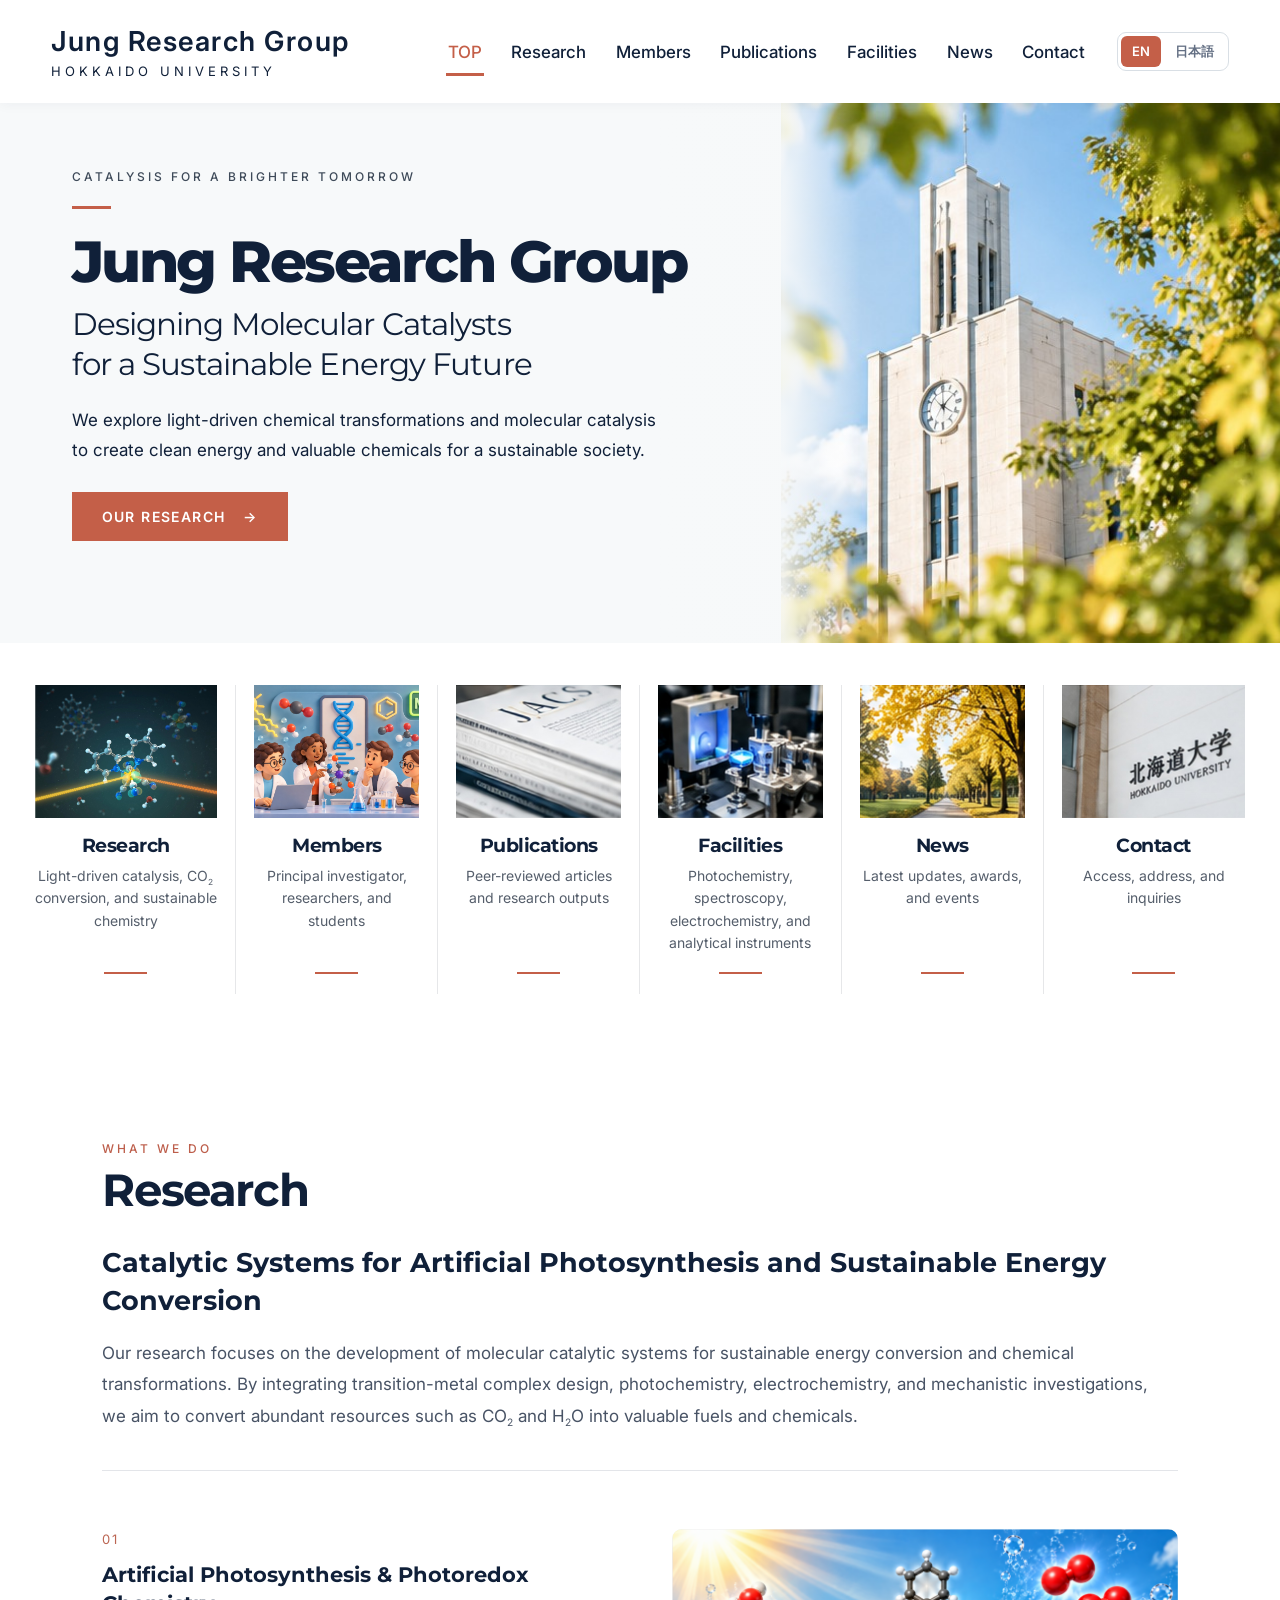
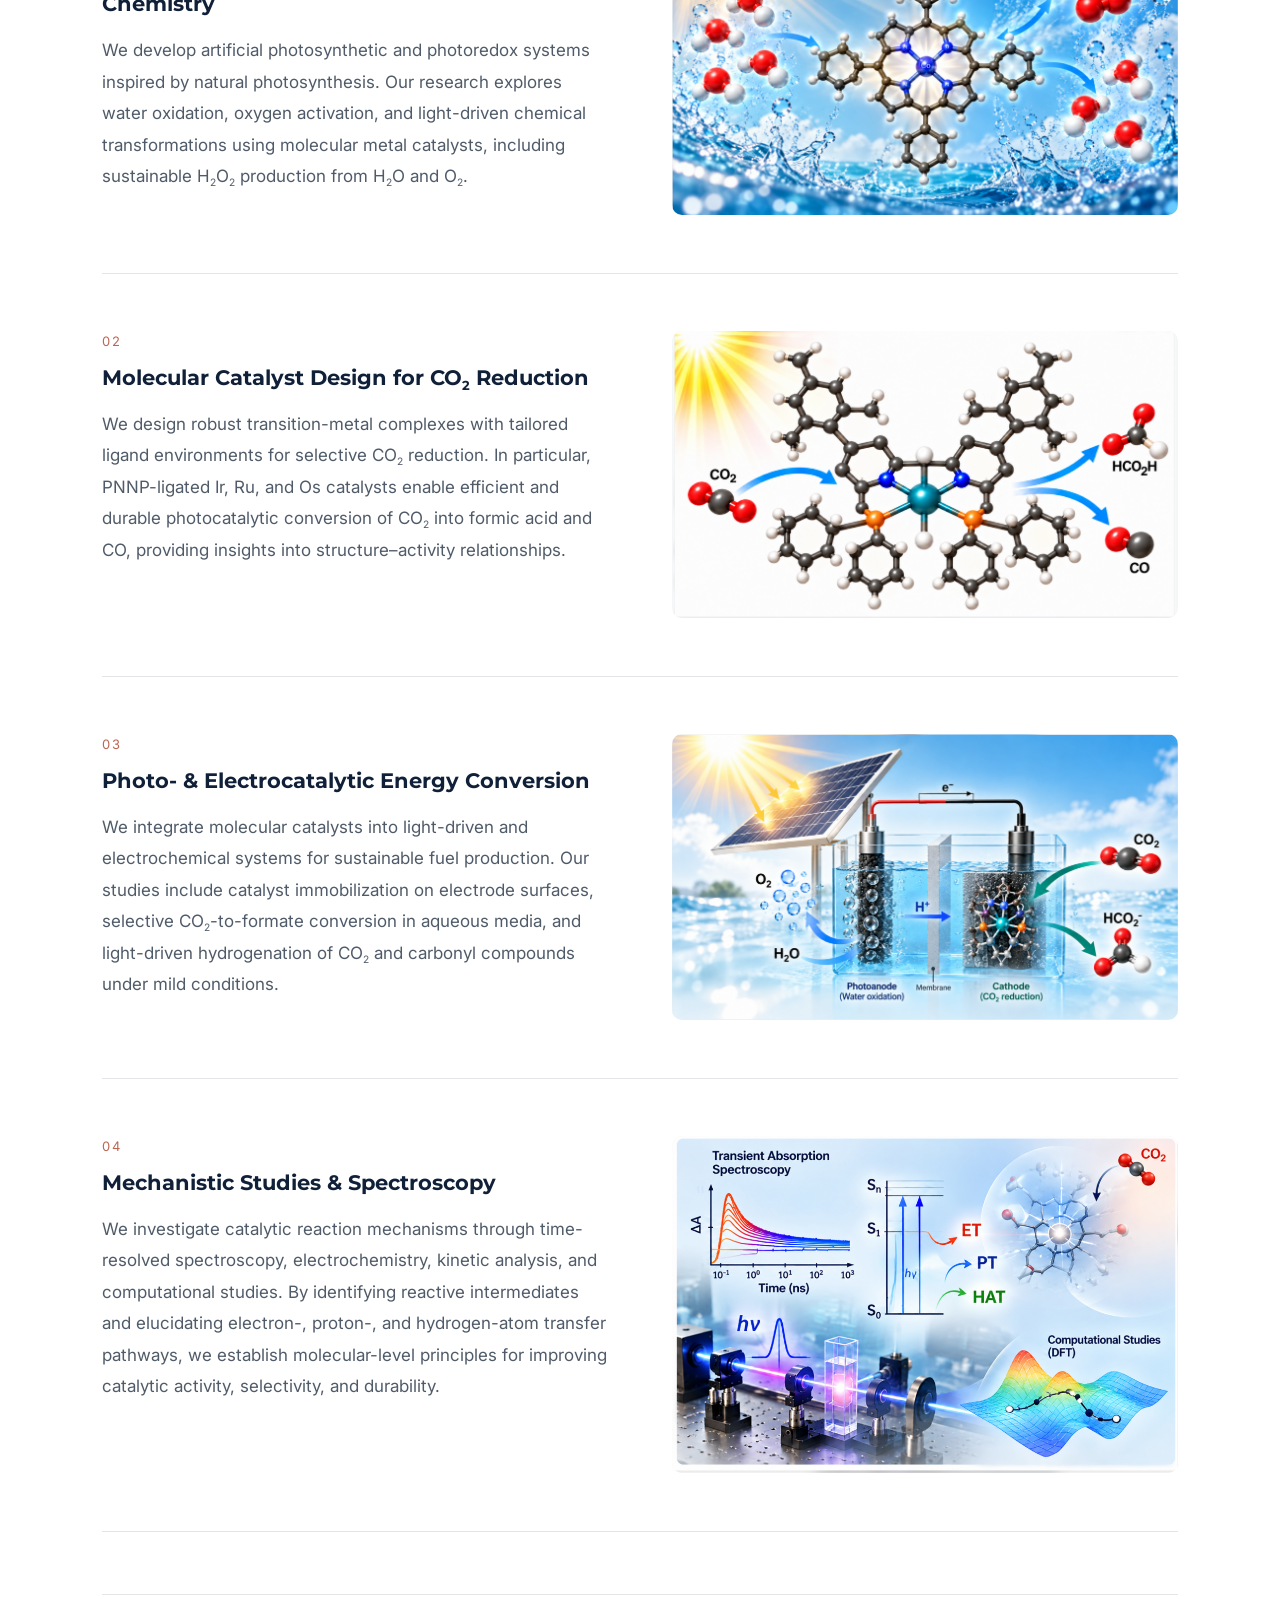
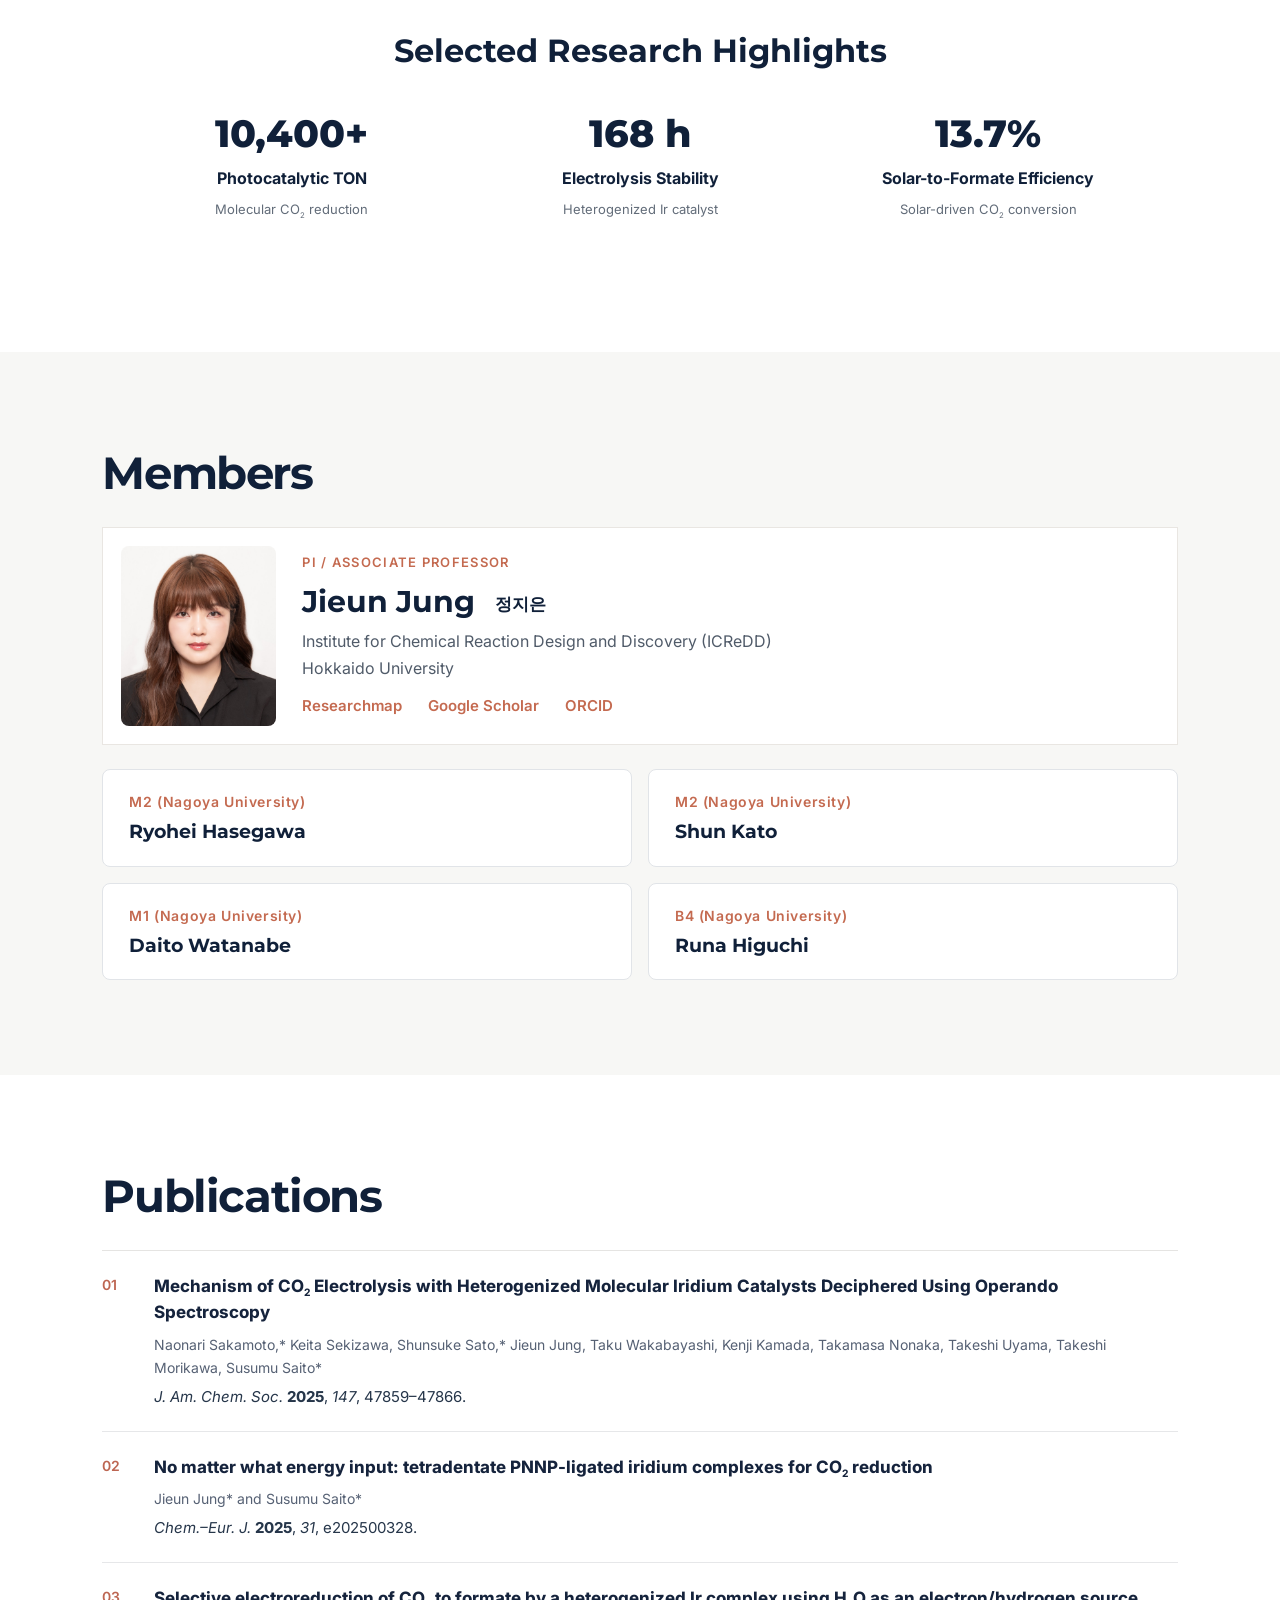
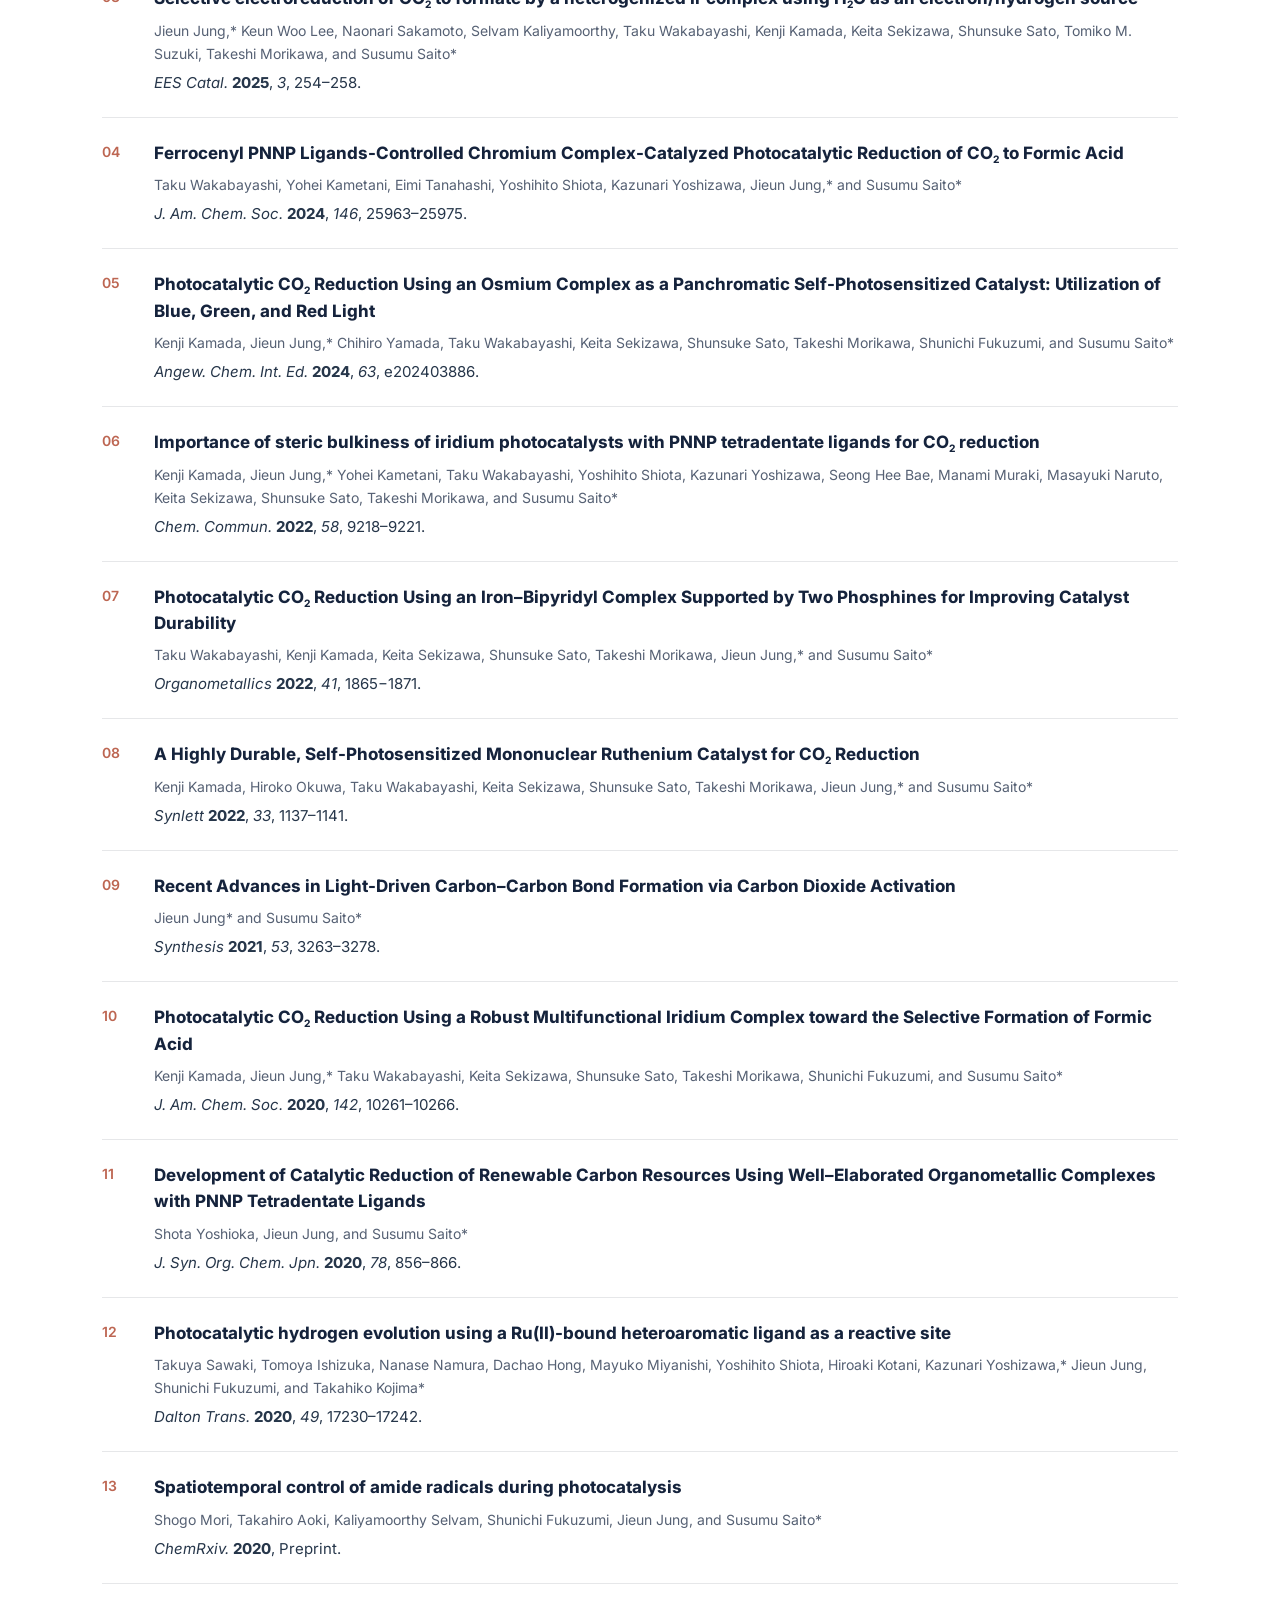
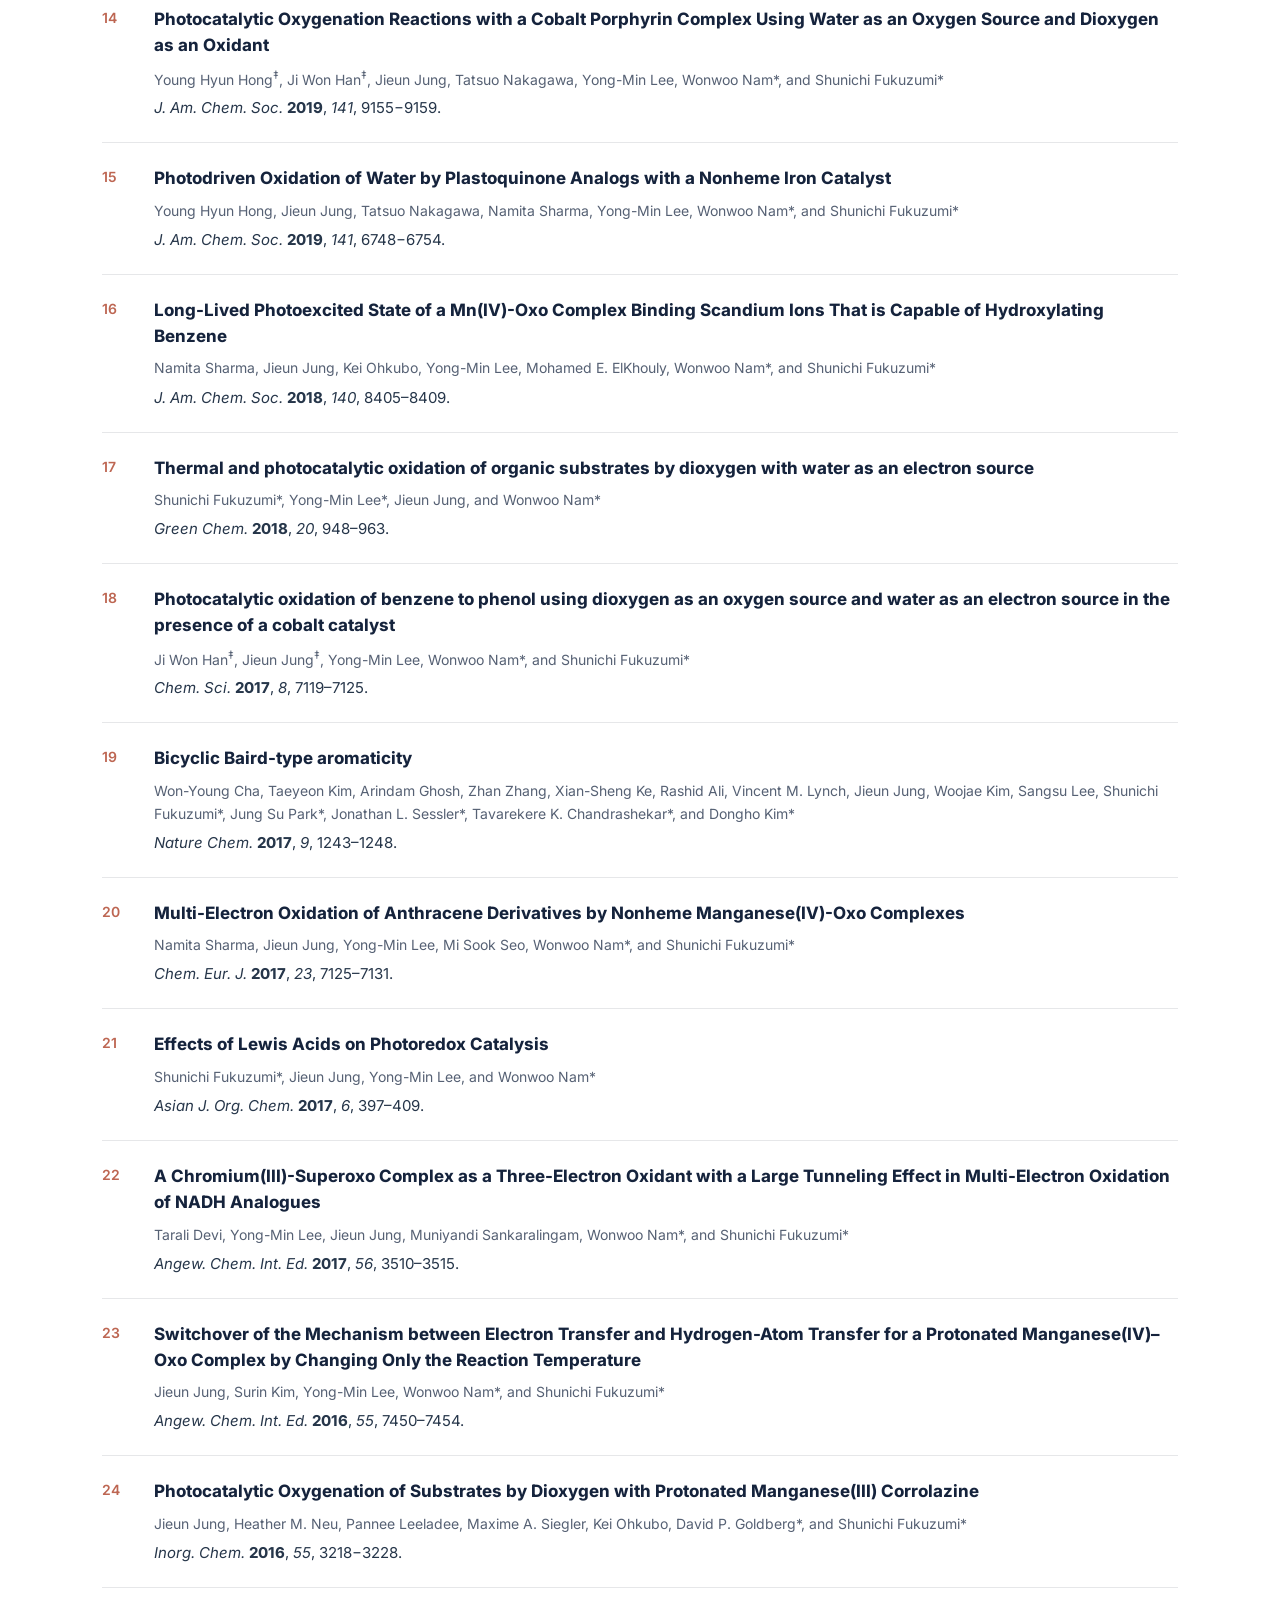
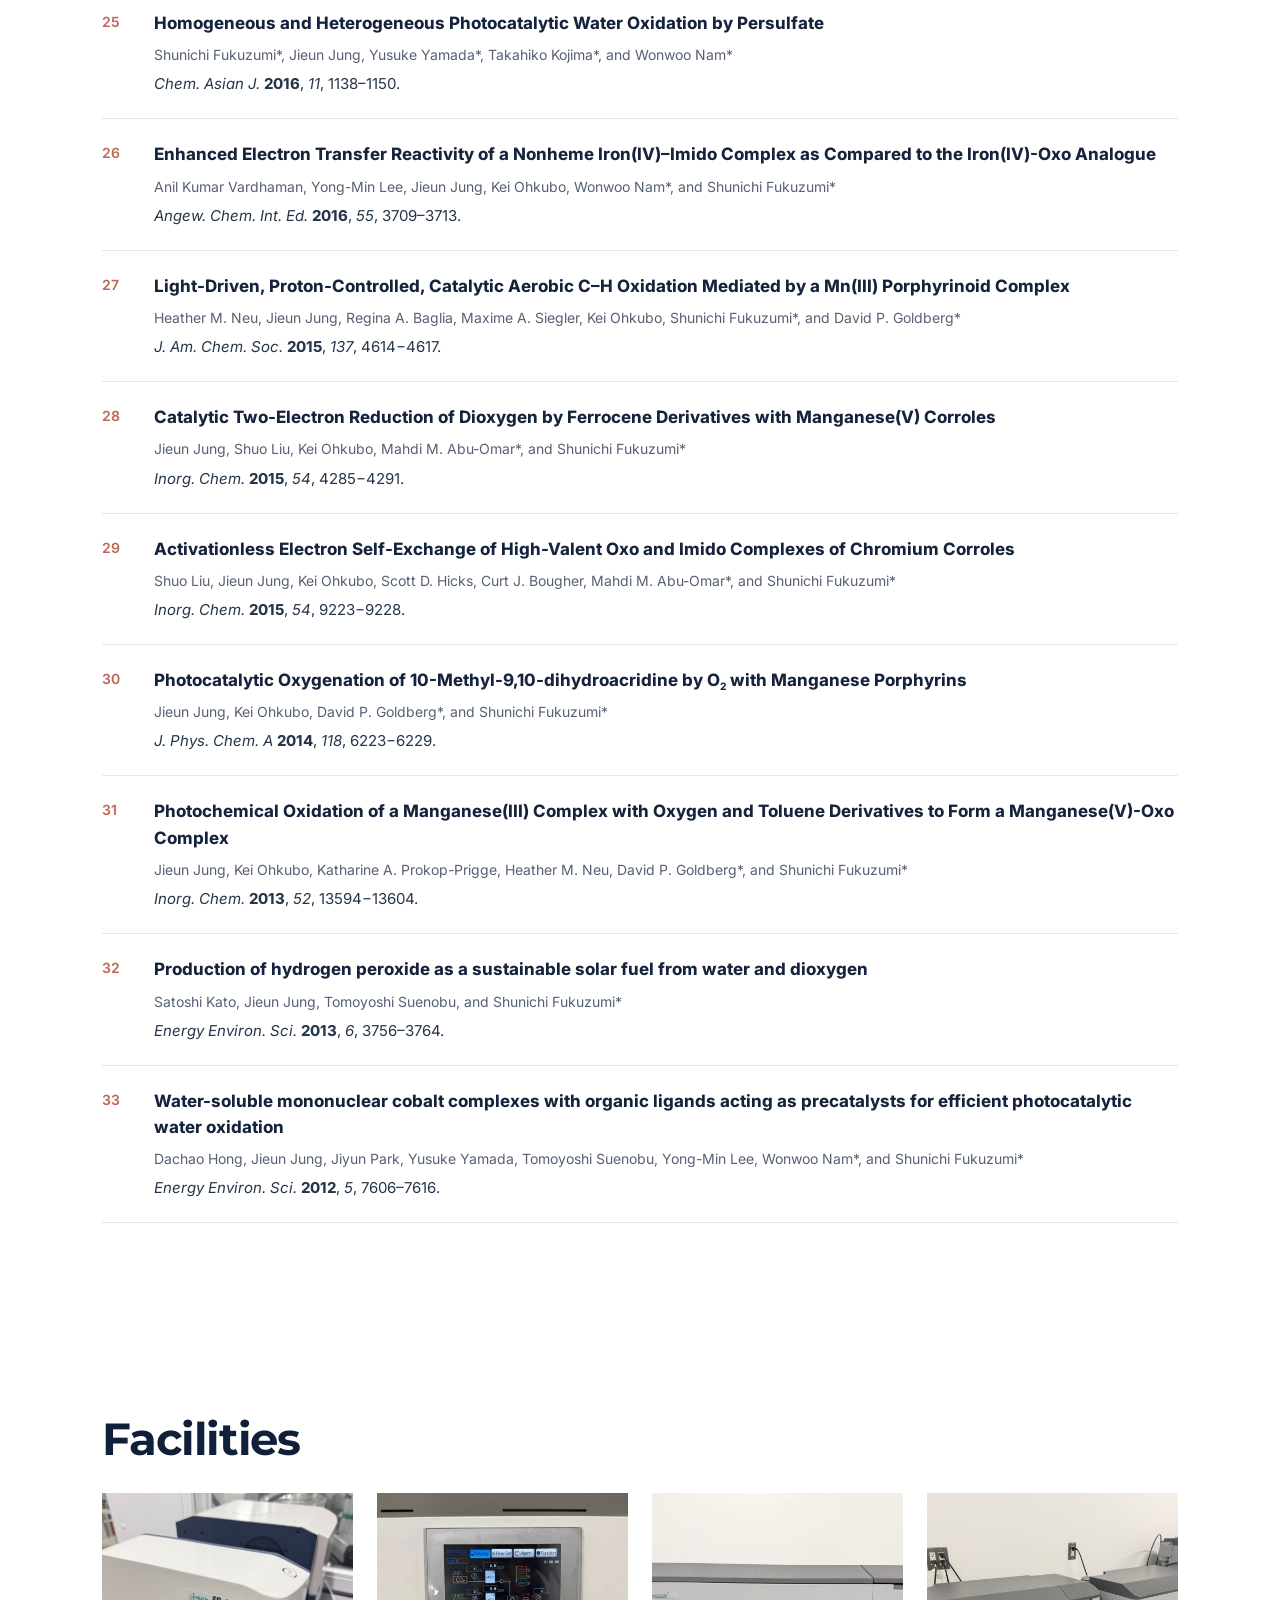
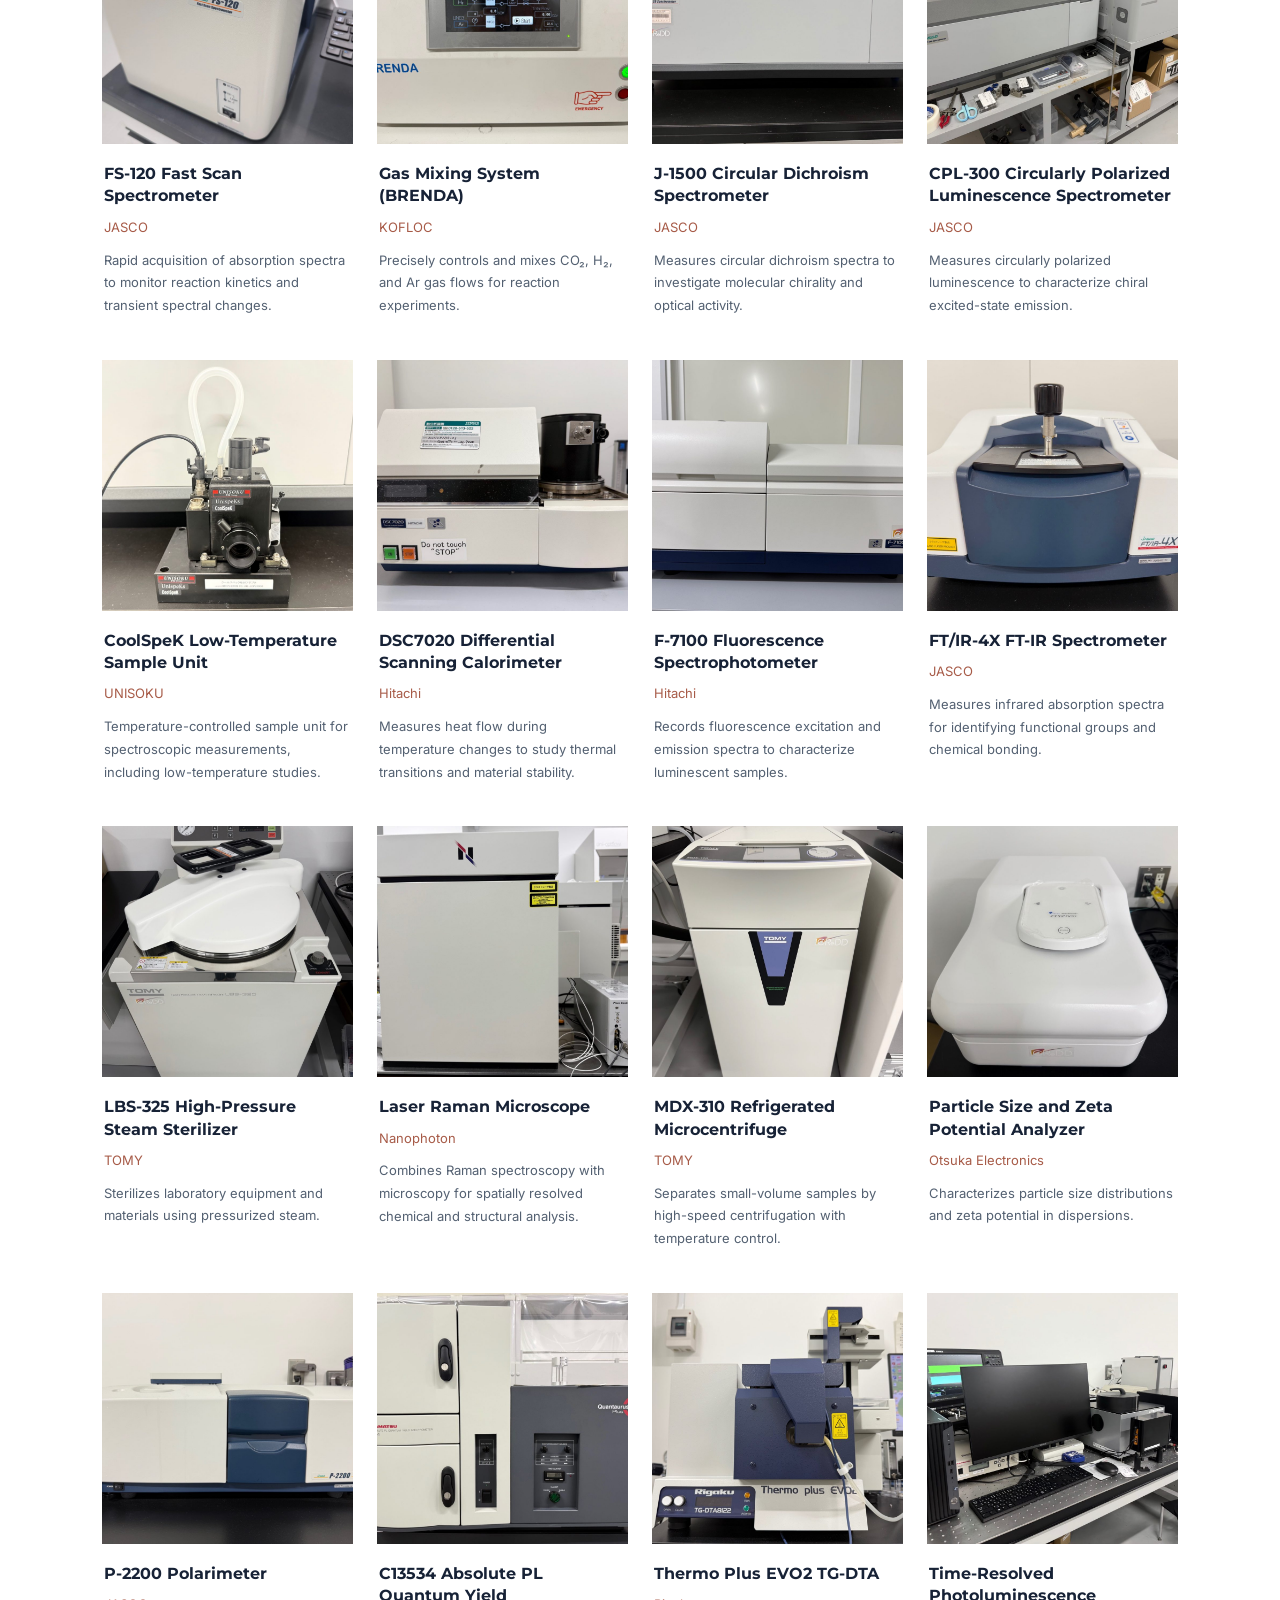
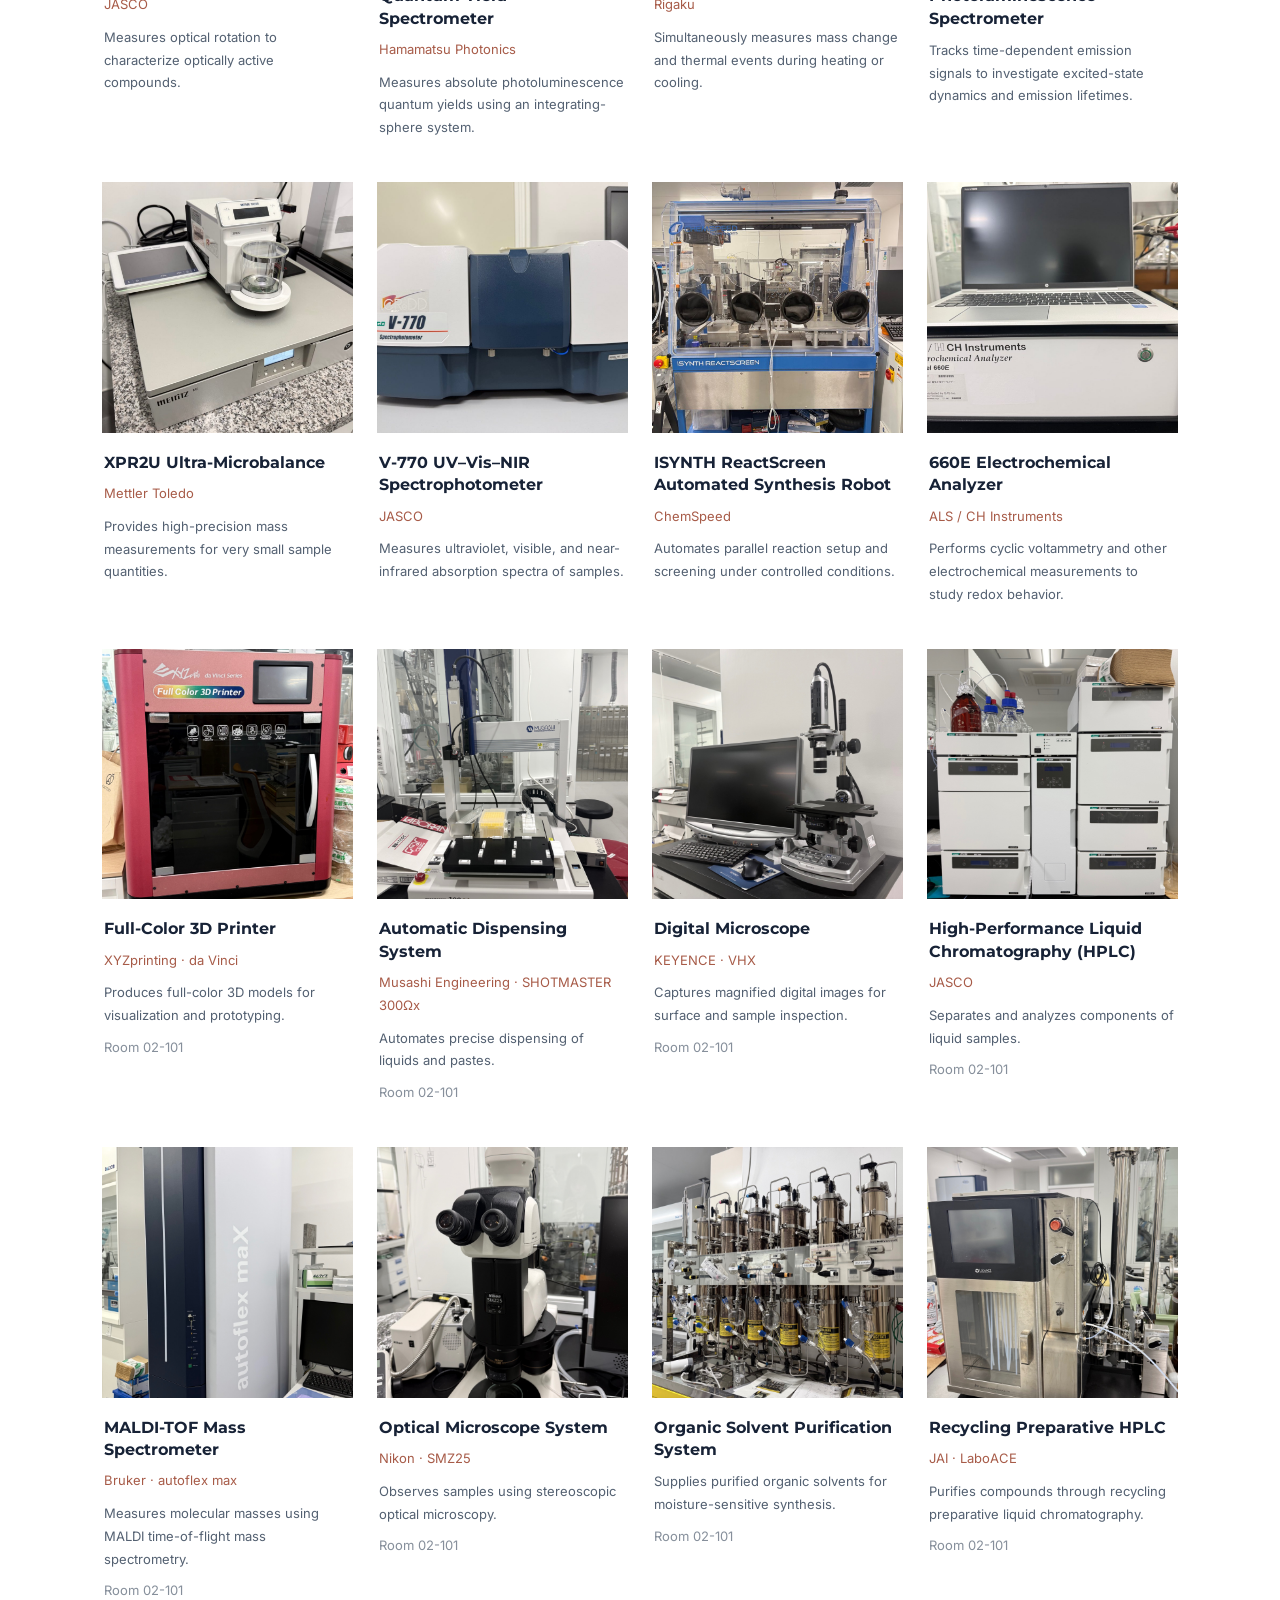
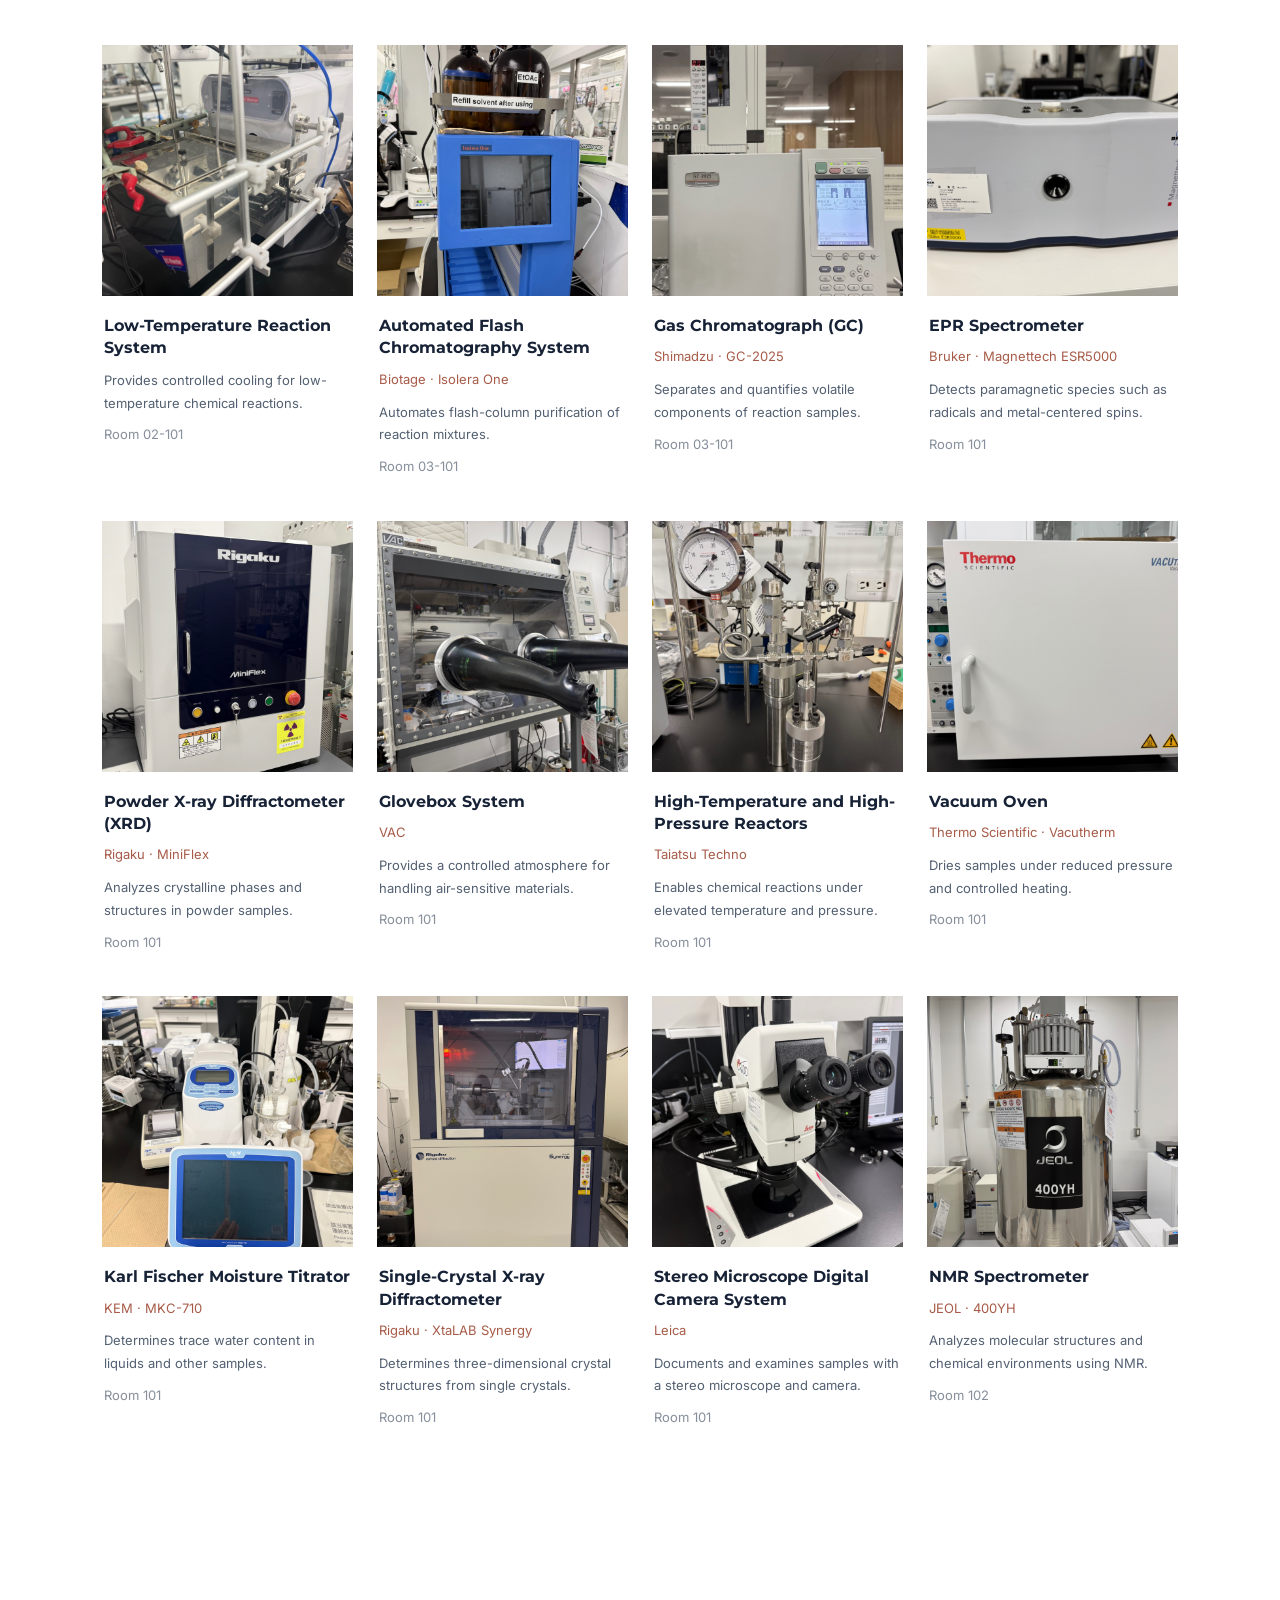
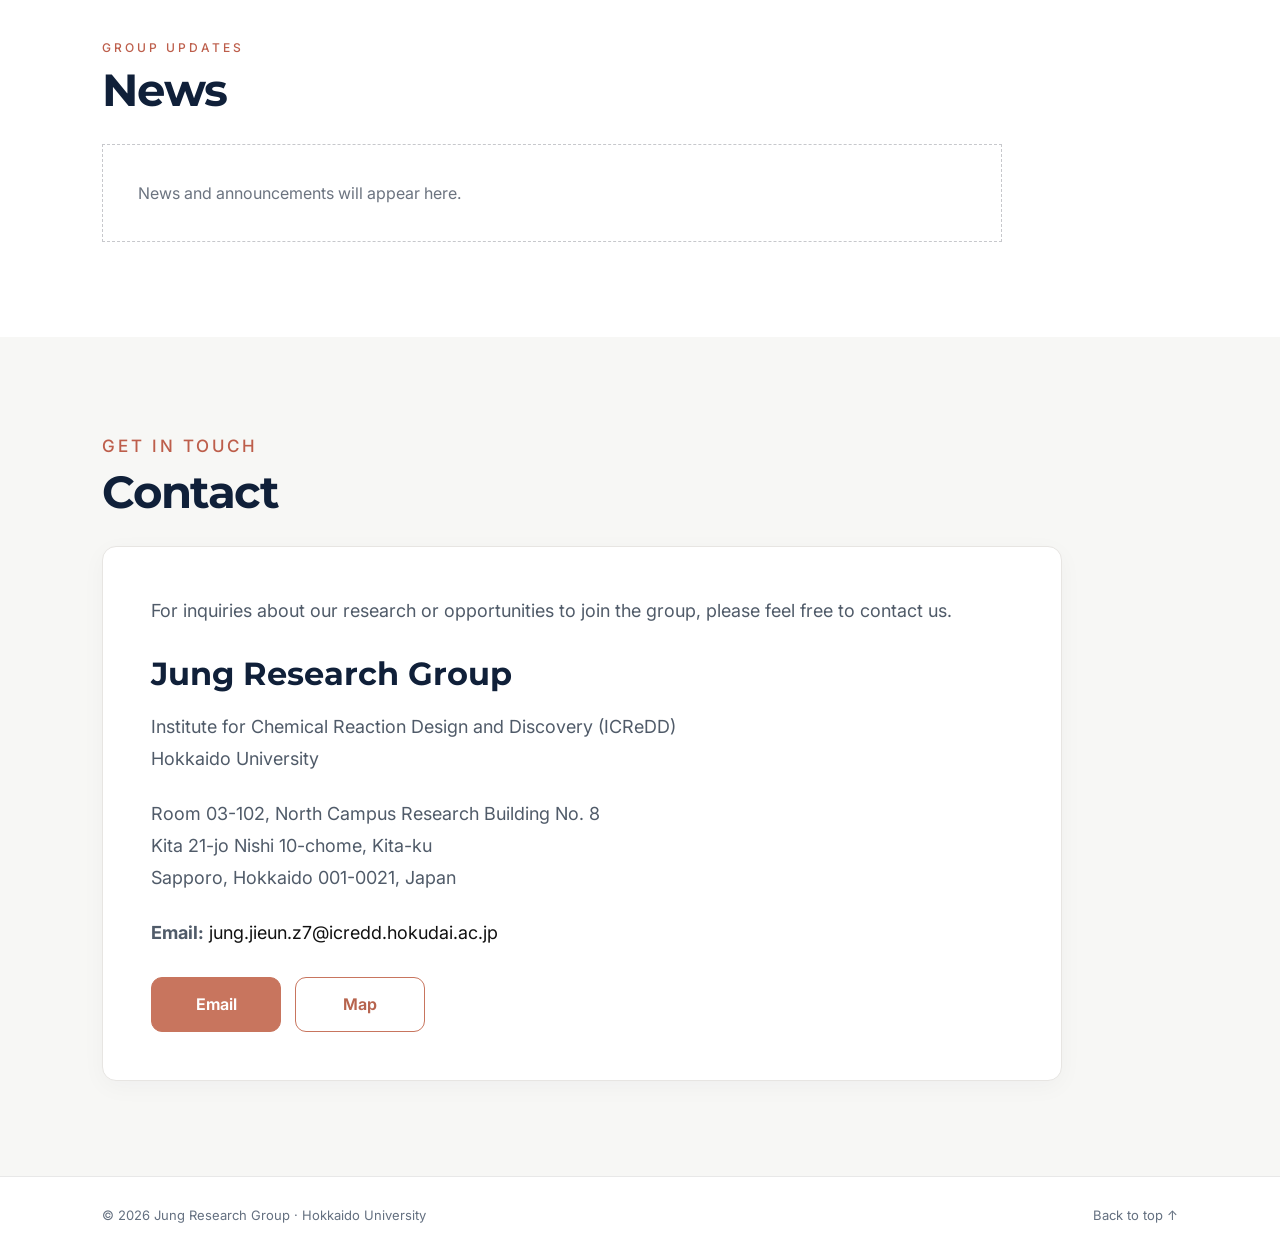
==== index.html @ 81beae66 "Add files via upload" ====
<!DOCTYPE html>

<html lang="en">
<head>
<meta charset="utf-8"/>
<meta content="width=device-width, initial-scale=1" name="viewport"/>
<meta content="Jung Research Group at Hokkaido University — molecular catalysis, artificial photosynthesis, and sustainable energy conversion." name="description"/>
<title>Jung Research Group | Hokkaido University</title>
<link href="https://fonts.googleapis.com" rel="preconnect"/>
<link crossorigin="" href="https://fonts.gstatic.com" rel="preconnect"/>
<link href="https://fonts.googleapis.com/css2?family=Inter:wght@400;500;600;700&amp;family=Montserrat:wght@400;500;600;700;800&amp;display=swap" rel="stylesheet"/>
<link href="style.css" rel="stylesheet"/>
<script defer="" src="script.js"></script>
</head>
<body>
<header class="site-header">
<a aria-label="Jung Research Group, top" class="brand" href="#top">
<strong>Jung Research Group</strong>
<span>HOKKAIDO UNIVERSITY</span>
</a>
<button aria-controls="site-nav" aria-expanded="false" aria-label="Open navigation" class="menu-toggle">☰</button>
<nav aria-label="Main navigation" class="site-nav" id="site-nav">
<a class="active" href="#top">TOP</a>
<a href="#research">Research</a>
<a href="#members">Members</a>
<a href="#publications">Publications</a>
<a href="#facilities">Facilities</a>
<a href="#news">News</a>
<a href="#contact">Contact</a>
<div aria-label="Language selection" class="language-switch"><a aria-current="page" href="index.html" lang="en">EN</a><a href="index-ja.html" lang="ja">日本語</a></div></nav>
</header>
<main>
<section class="hero" id="top">
<div class="hero-copy">
<p class="eyebrow">CATALYSIS FOR A BRIGHTER TOMORROW</p>
<span aria-hidden="true" class="short-line"></span>
<h1>Jung Research Group</h1>
<h2>Designing Molecular Catalysts<br/>for a Sustainable Energy Future</h2>
<p class="hero-description">We explore light-driven chemical transformations and molecular catalysis to create clean energy and valuable chemicals for a sustainable society.</p>
<a class="primary-button" href="#research">OUR RESEARCH <span aria-hidden="true">→</span></a>
</div>
<div aria-label="Illustrated Hokkaido University campus clock tower among autumn trees" class="hero-photo" role="img"></div>
</section>
<section aria-label="Explore the group" class="quick-links">
<a class="quick-card" href="#research"><img alt="Molecular illustration" src="assets/research.jpg"/><h3>Research</h3><p>Light-driven catalysis, CO<sub>2</sub> conversion, and sustainable chemistry</p><span class="card-line"></span></a>
<a class="quick-card" href="#members"><img alt="Research laboratory sample vials" src="assets/members.jpg"/><h3>Members</h3><p>Principal investigator, researchers, and students</p><span class="card-line"></span></a>
<a class="quick-card" href="#publications"><img alt="Scientific journals" src="assets/publications.jpg"/><h3>Publications</h3><p>Peer-reviewed articles and research outputs</p><span class="card-line"></span></a>
<a class="quick-card" href="#facilities"><img alt="Scientific measurement equipment" src="assets/facilities.jpg"/><h3>Facilities</h3><p>Photochemistry, spectroscopy, electrochemistry, and analytical instruments</p><span class="card-line"></span></a>
<a class="quick-card" href="#news"><img alt="Autumn trees on campus" src="assets/news.jpg"/><h3>News</h3><p>Latest updates, awards, and events</p><span class="card-line"></span></a>
<a class="quick-card" href="#contact"><img alt="Hokkaido University sign" src="assets/contact.jpg"/><h3>Contact</h3><p>Access, address, and inquiries</p><span class="card-line"></span></a>
</section>
<section class="content-section" id="research"><div class="section-heading"><p class="eyebrow">WHAT WE DO</p><h2>Research</h2></div><p class="research-tagline">Catalytic Systems for Artificial Photosynthesis and Sustainable Energy Conversion</p><p class="section-intro">Our research focuses on the development of molecular catalytic systems for sustainable energy conversion and chemical transformations. By integrating transition-metal complex design, photochemistry, electrochemistry, and mechanistic investigations, we aim to convert abundant resources such as CO<sub>2</sub> and H<sub>2</sub>O into valuable fuels and chemicals.</p><div class="research-grid research-grid-four">
<article class="research-topic"><span class="item-number">01</span><h3>Artificial Photosynthesis &amp; Photoredox Chemistry</h3><img alt="Illustration of light-driven water and oxygen chemistry" loading="lazy" src="assets/artificial-photosynthesis.png"/><p>We develop artificial photosynthetic and photoredox systems inspired by natural photosynthesis. Our research explores water oxidation, oxygen activation, and light-driven chemical transformations using molecular metal catalysts, including sustainable H<sub>2</sub>O<sub>2</sub> production from H<sub>2</sub>O and O<sub>2</sub>.</p></article>
<article class="research-topic"><span class="item-number">02</span><h3>Molecular Catalyst Design for CO<sub>2</sub> Reduction</h3><img alt="Conceptual illustration of a molecular catalyst for carbon dioxide reduction" loading="lazy" src="assets/co2-molecular-catalyst.png"/><p>We design robust transition-metal complexes with tailored ligand environments for selective CO<sub>2</sub> reduction. In particular, PNNP-ligated Ir, Ru, and Os catalysts enable efficient and durable photocatalytic conversion of CO<sub>2</sub> into formic acid and CO, providing insights into structure–activity relationships.</p></article>
<article class="research-topic"><span class="item-number">03</span><h3>Photo- &amp; Electrocatalytic Energy Conversion</h3><img alt="Conceptual illustration of photoelectrochemical energy conversion" loading="lazy" src="assets/research-03.png"/><p>We integrate molecular catalysts into light-driven and electrochemical systems for sustainable fuel production. Our studies include catalyst immobilization on electrode surfaces, selective CO<sub>2</sub>-to-formate conversion in aqueous media, and light-driven hydrogenation of CO<sub>2</sub> and carbonyl compounds under mild conditions.</p></article>
<article class="research-topic"><span class="item-number">04</span><h3>Mechanistic Studies &amp; Spectroscopy</h3><img alt="Conceptual transient spectroscopy and reaction mechanism illustration" loading="lazy" src="assets/research-04.png"/><p>We investigate catalytic reaction mechanisms through time-resolved spectroscopy, electrochemistry, kinetic analysis, and computational studies. By identifying reactive intermediates and elucidating electron-, proton-, and hydrogen-atom transfer pathways, we establish molecular-level principles for improving catalytic activity, selectivity, and durability.</p></article>
</div><div class="research-highlights"><h3>Selected Research Highlights</h3><div class="highlight-grid"><div><strong>10,400+</strong><span>Photocatalytic TON</span><small>Molecular CO<sub>2</sub> reduction</small></div><div><strong>168 h</strong><span>Electrolysis Stability</span><small>Heterogenized Ir catalyst</small></div><div><strong>13.7%</strong><span>Solar-to-Formate Efficiency</span><small>Solar-driven CO<sub>2</sub> conversion</small></div></div></div></section>
<section class="content-section tinted" id="members">
<div class="section-heading"><h2>Members</h2></div>
<div class="member-panel pi-card">
<img alt="Portrait of Jieun Jung" class="pi-photo" src="assets/jieun-jung.jpg"/>
<div class="member-details">
<p class="member-role">PI / ASSOCIATE PROFESSOR</p>
<h3 class="pi-name">Jieun Jung <span class="pi-name-local" lang="ko">정지은</span></h3>
<p>Institute for Chemical Reaction Design and Discovery (ICReDD)<br/>Hokkaido University</p>
<div aria-label="Research profiles" class="profile-links">
<a href="https://researchmap.jp/7000027022" rel="noopener noreferrer" target="_blank">Researchmap</a>
<a href="https://scholar.google.com/citations?user=-28BXMIAAAAJ&amp;hl=ko" rel="noopener noreferrer" target="_blank">Google Scholar</a>
<a href="https://orcid.org/0000-0002-5310-8643" rel="noopener noreferrer" target="_blank">ORCID</a>
</div>
</div>
</div>
<div class="student-grid">
<article class="student-card"><p class="student-role">M2 (Nagoya University)</p><h4>Ryohei Hasegawa</h4></article>
<article class="student-card"><p class="student-role">M2 (Nagoya University)</p><h4>Shun Kato</h4></article>
<article class="student-card"><p class="student-role">M1 (Nagoya University)</p><h4>Daito Watanabe</h4></article>
<article class="student-card"><p class="student-role">B4 (Nagoya University)</p><h4>Runa Higuchi</h4></article>
</div>
</section>
<section class="content-section" id="publications">
<div class="section-heading"><h2>Publications</h2></div>
<div class="publication-list">
<article class="publication-entry"><span class="publication-number">01</span><div class="publication-body"><p class="pub-title"><a class="publication-title-link" href="https://pubs.acs.org/jacsat/article/147/51/47859/3739655/Mechanism-of-CO2-Electrolysis-with-Heterogenized" rel="noopener noreferrer" target="_blank">Mechanism of CO<sub>2</sub> Electrolysis with Heterogenized Molecular Iridium Catalysts Deciphered Using Operando Spectroscopy</a></p><p class="pub-authors">Naonari Sakamoto,* Keita Sekizawa, Shunsuke Sato,* Jieun Jung, Taku Wakabayashi, Kenji Kamada, Takamasa Nonaka, Takeshi Uyama, Takeshi Morikawa, Susumu Saito*</p><p class="pub-citation"><em class="journal-name">J. Am. Chem. Soc.</em> <strong>2025</strong>, <em>147</em>, 47859–47866.</p></div></article>
<article class="publication-entry"><span class="publication-number">02</span><div class="publication-body"><p class="pub-title"><a class="publication-title-link" href="https://doi.org/10.1002/chem.202500328" rel="noopener noreferrer" target="_blank">No matter what energy input: tetradentate PNNP-ligated iridium complexes for CO<sub>2</sub> reduction</a></p><p class="pub-authors">Jieun Jung* and Susumu Saito*</p><p class="pub-citation"><em class="journal-name">Chem.–Eur. J.</em> <strong>2025</strong>, <em>31</em>, e202500328.</p></div></article>
<article class="publication-entry"><span class="publication-number">03</span><div class="publication-body"><p class="pub-title"><a class="publication-title-link" href="https://doi.org/10.1039/D4EY00261J" rel="noopener noreferrer" target="_blank">Selective electroreduction of CO<sub>2</sub> to formate by a heterogenized Ir complex using H<sub>2</sub>O as an electron/hydrogen source</a></p><p class="pub-authors">Jieun Jung,* Keun Woo Lee, Naonari Sakamoto, Selvam Kaliyamoorthy, Taku Wakabayashi, Kenji Kamada, Keita Sekizawa, Shunsuke Sato, Tomiko M. Suzuki, Takeshi Morikawa, and Susumu Saito*</p><p class="pub-citation"><em class="journal-name">EES Catal.</em> <strong>2025</strong>, <em>3</em>, 254–258.</p></div></article>
<article class="publication-entry"><span class="publication-number">04</span><div class="publication-body"><p class="pub-title"><a class="publication-title-link" href="https://doi.org/10.1021/jacs.4c03683" rel="noopener noreferrer" target="_blank">Ferrocenyl PNNP Ligands-Controlled Chromium Complex-Catalyzed Photocatalytic Reduction of CO<sub>2</sub> to Formic Acid</a></p><p class="pub-authors">Taku Wakabayashi, Yohei Kametani, Eimi Tanahashi, Yoshihito Shiota, Kazunari Yoshizawa, Jieun Jung,* and Susumu Saito*</p><p class="pub-citation"><em class="journal-name">J. Am. Chem. Soc.</em> <strong>2024</strong>, <em>146</em>, 25963–25975.</p></div></article>
<article class="publication-entry"><span class="publication-number">05</span><div class="publication-body"><p class="pub-title"><a class="publication-title-link" href="https://doi.org/10.1002/anie.202403886" rel="noopener noreferrer" target="_blank">Photocatalytic CO<sub>2</sub> Reduction Using an Osmium Complex as a Panchromatic Self-Photosensitized Catalyst: Utilization of Blue, Green, and Red Light</a></p><p class="pub-authors">Kenji Kamada, Jieun Jung,* Chihiro Yamada, Taku Wakabayashi, Keita Sekizawa, Shunsuke Sato, Takeshi Morikawa, Shunichi Fukuzumi, and Susumu Saito*</p><p class="pub-citation"><em class="journal-name">Angew. Chem. Int. Ed.</em> <strong>2024</strong>, <em>63</em>, e202403886.</p></div></article>
<article class="publication-entry"><span class="publication-number">06</span><div class="publication-body"><p class="pub-title"><a class="publication-title-link" href="https://doi.org/10.1039/d2cc01701f" rel="noopener noreferrer" target="_blank">Importance of steric bulkiness of iridium photocatalysts with PNNP tetradentate ligands for CO<sub>2</sub> reduction</a></p><p class="pub-authors">Kenji Kamada, Jieun Jung,* Yohei Kametani, Taku Wakabayashi, Yoshihito Shiota, Kazunari Yoshizawa, Seong Hee Bae, Manami Muraki, Masayuki Naruto, Keita Sekizawa, Shunsuke Sato, Takeshi Morikawa, and Susumu Saito*</p><p class="pub-citation"><em class="journal-name">Chem. Commun.</em> <strong>2022</strong>, <em>58</em>, 9218–9221.</p></div></article>
<article class="publication-entry"><span class="publication-number">07</span><div class="publication-body"><p class="pub-title"><a class="publication-title-link" href="https://doi.org/10.1021/acs.organomet.2c00171" rel="noopener noreferrer" target="_blank">Photocatalytic CO<sub>2</sub> Reduction Using an Iron–Bipyridyl Complex Supported by Two Phosphines for Improving Catalyst Durability</a></p><p class="pub-authors">Taku Wakabayashi, Kenji Kamada, Keita Sekizawa, Shunsuke Sato, Takeshi Morikawa, Jieun Jung,* and Susumu Saito*</p><p class="pub-citation"><em class="journal-name">Organometallics</em> <strong>2022</strong>, <em>41</em>, 1865−1871.</p></div></article>
<article class="publication-entry"><span class="publication-number">08</span><div class="publication-body"><p class="pub-title"><a class="publication-title-link" href="https://doi.org/10.1055/a-1709-0280" rel="noopener noreferrer" target="_blank">A Highly Durable, Self-Photosensitized Mononuclear Ruthenium Catalyst for CO<sub>2</sub> Reduction</a></p><p class="pub-authors">Kenji Kamada, Hiroko Okuwa, Taku Wakabayashi, Keita Sekizawa, Shunsuke Sato, Takeshi Morikawa, Jieun Jung,* and Susumu Saito*</p><p class="pub-citation"><em class="journal-name">Synlett</em> <strong>2022</strong>, <em>33</em>, 1137–1141.</p></div></article>
<article class="publication-entry"><span class="publication-number">09</span><div class="publication-body"><p class="pub-title"><a class="publication-title-link" href="https://doi.org/10.1055/a-1577-5947" rel="noopener noreferrer" target="_blank">Recent Advances in Light-Driven Carbon–Carbon Bond Formation via Carbon Dioxide Activation</a></p><p class="pub-authors">Jieun Jung* and Susumu Saito*</p><p class="pub-citation"><em class="journal-name">Synthesis</em> <strong>2021</strong>, <em>53</em>, 3263–3278.</p></div></article>
<article class="publication-entry"><span class="publication-number">10</span><div class="publication-body"><p class="pub-title"><a class="publication-title-link" href="https://doi.org/10.1021/jacs.0c03097" rel="noopener noreferrer" target="_blank">Photocatalytic CO<sub>2</sub> Reduction Using a Robust Multifunctional Iridium Complex toward the Selective Formation of Formic Acid</a></p><p class="pub-authors">Kenji Kamada, Jieun Jung,* Taku Wakabayashi, Keita Sekizawa, Shunsuke Sato, Takeshi Morikawa, Shunichi Fukuzumi, and Susumu Saito*</p><p class="pub-citation"><em class="journal-name">J. Am. Chem. Soc.</em> <strong>2020</strong>, <em>142</em>, 10261–10266.</p></div></article>
<article class="publication-entry"><span class="publication-number">11</span><div class="publication-body"><p class="pub-title"><a class="publication-title-link" href="https://doi.org/10.5059/yukigoseikyokaishi.78.856" rel="noopener noreferrer" target="_blank">Development of Catalytic Reduction of Renewable Carbon Resources Using Well–Elaborated Organometallic Complexes with PNNP Tetradentate Ligands</a></p><p class="pub-authors">Shota Yoshioka, Jieun Jung, and Susumu Saito*</p><p class="pub-citation"><em class="journal-name">J. Syn. Org. Chem. Jpn.</em> <strong>2020</strong>, <em>78</em>, 856–866.</p></div></article>
<article class="publication-entry"><span class="publication-number">12</span><div class="publication-body"><p class="pub-title"><a class="publication-title-link" href="https://doi.org/10.1039/d0dt03546g" rel="noopener noreferrer" target="_blank">Photocatalytic hydrogen evolution using a Ru(II)-bound heteroaromatic ligand as a reactive site</a></p><p class="pub-authors">Takuya Sawaki, Tomoya Ishizuka, Nanase Namura, Dachao Hong, Mayuko Miyanishi, Yoshihito Shiota, Hiroaki Kotani, Kazunari Yoshizawa,* Jieun Jung, Shunichi Fukuzumi, and Takahiko Kojima*</p><p class="pub-citation"><em class="journal-name">Dalton Trans.</em> <strong>2020</strong>, <em>49</em>, 17230–17242.</p></div></article>
<article class="publication-entry"><span class="publication-number">13</span><div class="publication-body"><p class="pub-title"><a class="publication-title-link" href="https://doi.org/10.26434/chemrxiv.12040146.v1" rel="noopener noreferrer" target="_blank">Spatiotemporal control of amide radicals during photocatalysis</a></p><p class="pub-authors">Shogo Mori, Takahiro Aoki, Kaliyamoorthy Selvam, Shunichi Fukuzumi, Jieun Jung, and Susumu Saito*</p><p class="pub-citation"><em class="journal-name">ChemRxiv.</em> <strong>2020</strong>, Preprint.</p></div></article>
<article class="publication-entry"><span class="publication-number">14</span><div class="publication-body"><p class="pub-title"><a class="publication-title-link" href="https://doi.org/10.1021/jacs.9b02864" rel="noopener noreferrer" target="_blank">Photocatalytic Oxygenation Reactions with a Cobalt Porphyrin Complex Using Water as an Oxygen Source and Dioxygen as an Oxidant</a></p><p class="pub-authors">Young Hyun Hong<sup>‡</sup>, Ji Won Han<sup>‡</sup>, Jieun Jung, Tatsuo Nakagawa, Yong-Min Lee, Wonwoo Nam*, and Shunichi Fukuzumi*</p><p class="pub-citation"><em class="journal-name">J. Am. Chem. Soc.</em> <strong>2019</strong>, <em>141</em>, 9155−9159.</p></div></article>
<article class="publication-entry"><span class="publication-number">15</span><div class="publication-body"><p class="pub-title"><a class="publication-title-link" href="https://doi.org/10.1021/jacs.9b02517" rel="noopener noreferrer" target="_blank">Photodriven Oxidation of Water by Plastoquinone Analogs with a Nonheme Iron Catalyst</a></p><p class="pub-authors">Young Hyun Hong, Jieun Jung, Tatsuo Nakagawa, Namita Sharma, Yong-Min Lee, Wonwoo Nam*, and Shunichi Fukuzumi*</p><p class="pub-citation"><em class="journal-name">J. Am. Chem. Soc.</em> <strong>2019</strong>, <em>141</em>, 6748−6754.</p></div></article>
<article class="publication-entry"><span class="publication-number">16</span><div class="publication-body"><p class="pub-title"><a class="publication-title-link" href="https://doi.org/10.1021/jacs.8b04904" rel="noopener noreferrer" target="_blank">Long-Lived Photoexcited State of a Mn(IV)-Oxo Complex Binding Scandium Ions That is Capable of Hydroxylating Benzene</a></p><p class="pub-authors">Namita Sharma, Jieun Jung, Kei Ohkubo, Yong-Min Lee, Mohamed E. ElKhouly, Wonwoo Nam*, and Shunichi Fukuzumi*</p><p class="pub-citation"><em class="journal-name">J. Am. Chem. Soc.</em> <strong>2018</strong>, <em>140</em>, 8405–8409.</p></div></article>
<article class="publication-entry"><span class="publication-number">17</span><div class="publication-body"><p class="pub-title"><a class="publication-title-link" href="https://doi.org/10.1039/c7gc03387g" rel="noopener noreferrer" target="_blank">Thermal and photocatalytic oxidation of organic substrates by dioxygen with water as an electron source</a></p><p class="pub-authors">Shunichi Fukuzumi*, Yong-Min Lee*, Jieun Jung, and Wonwoo Nam*</p><p class="pub-citation"><em class="journal-name">Green Chem.</em> <strong>2018</strong>, <em>20</em>, 948–963.</p></div></article>
<article class="publication-entry"><span class="publication-number">18</span><div class="publication-body"><p class="pub-title"><a class="publication-title-link" href="https://doi.org/10.1039/c7sc02495a" rel="noopener noreferrer" target="_blank">Photocatalytic oxidation of benzene to phenol using dioxygen as an oxygen source and water as an electron source in the presence of a cobalt catalyst</a></p><p class="pub-authors">Ji Won Han<sup>‡</sup>, Jieun Jung<sup>‡</sup>, Yong-Min Lee, Wonwoo Nam*, and Shunichi Fukuzumi*</p><p class="pub-citation"><em class="journal-name">Chem. Sci.</em> <strong>2017</strong>, <em>8</em>, 7119–7125.</p></div></article>
<article class="publication-entry"><span class="publication-number">19</span><div class="publication-body"><p class="pub-title"><a class="publication-title-link" href="https://doi.org/10.1038/nchem.2834" rel="noopener noreferrer" target="_blank">Bicyclic Baird-type aromaticity</a></p><p class="pub-authors">Won-Young Cha, Taeyeon Kim, Arindam Ghosh, Zhan Zhang, Xian-Sheng Ke, Rashid Ali, Vincent M. Lynch, Jieun Jung, Woojae Kim, Sangsu Lee, Shunichi Fukuzumi*, Jung Su Park*, Jonathan L. Sessler*, Tavarekere K. Chandrashekar*, and Dongho Kim*</p><p class="pub-citation"><em class="journal-name">Nature Chem.</em> <strong>2017</strong>, <em>9</em>, 1243–1248.</p></div></article>
<article class="publication-entry"><span class="publication-number">20</span><div class="publication-body"><p class="pub-title"><a class="publication-title-link" href="https://doi.org/10.1002/chem.201700666" rel="noopener noreferrer" target="_blank">Multi-Electron Oxidation of Anthracene Derivatives by Nonheme Manganese(IV)-Oxo Complexes</a></p><p class="pub-authors">Namita Sharma, Jieun Jung, Yong-Min Lee, Mi Sook Seo, Wonwoo Nam*, and Shunichi Fukuzumi*</p><p class="pub-citation"><em class="journal-name">Chem. Eur. J.</em> <strong>2017</strong>, <em>23</em>, 7125–7131.</p></div></article>
<article class="publication-entry"><span class="publication-number">21</span><div class="publication-body"><p class="pub-title"><a class="publication-title-link" href="https://doi.org/10.1002/ajoc.201600576" rel="noopener noreferrer" target="_blank">Effects of Lewis Acids on Photoredox Catalysis</a></p><p class="pub-authors">Shunichi Fukuzumi*, Jieun Jung, Yong-Min Lee, and Wonwoo Nam*</p><p class="pub-citation"><em class="journal-name">Asian J. Org. Chem.</em> <strong>2017</strong>, <em>6</em>, 397–409.</p></div></article>
<article class="publication-entry"><span class="publication-number">22</span><div class="publication-body"><p class="pub-title"><a class="publication-title-link" href="https://doi.org/10.1002/anie.201611709" rel="noopener noreferrer" target="_blank">A Chromium(III)-Superoxo Complex as a Three-Electron Oxidant with a Large Tunneling Effect in Multi-Electron Oxidation of NADH Analogues</a></p><p class="pub-authors">Tarali Devi, Yong-Min Lee, Jieun Jung, Muniyandi Sankaralingam, Wonwoo Nam*, and Shunichi Fukuzumi*</p><p class="pub-citation"><em class="journal-name">Angew. Chem. Int. Ed.</em> <strong>2017</strong>, <em>56</em>, 3510–3515.</p></div></article>
<article class="publication-entry"><span class="publication-number">23</span><div class="publication-body"><p class="pub-title"><a class="publication-title-link" href="https://doi.org/10.1002/anie.201602460" rel="noopener noreferrer" target="_blank">Switchover of the Mechanism between Electron Transfer and Hydrogen-Atom Transfer for a Protonated Manganese(IV)–Oxo Complex by Changing Only the Reaction Temperature</a></p><p class="pub-authors">Jieun Jung, Surin Kim, Yong-Min Lee, Wonwoo Nam*, and Shunichi Fukuzumi*</p><p class="pub-citation"><em class="journal-name">Angew. Chem. Int. Ed.</em> <strong>2016</strong>, <em>55</em>, 7450–7454.</p></div></article>
<article class="publication-entry"><span class="publication-number">24</span><div class="publication-body"><p class="pub-title"><a class="publication-title-link" href="https://doi.org/10.1021/acs.inorgchem.5b02019" rel="noopener noreferrer" target="_blank">Photocatalytic Oxygenation of Substrates by Dioxygen with Protonated Manganese(III) Corrolazine</a></p><p class="pub-authors">Jieun Jung, Heather M. Neu, Pannee Leeladee, Maxime A. Siegler, Kei Ohkubo, David P. Goldberg*, and Shunichi Fukuzumi*</p><p class="pub-citation"><em class="journal-name">Inorg. Chem.</em> <strong>2016</strong>, <em>55</em>, 3218−3228.</p></div></article>
<article class="publication-entry"><span class="publication-number">25</span><div class="publication-body"><p class="pub-title"><a class="publication-title-link" href="https://doi.org/10.1002/asia.201501329" rel="noopener noreferrer" target="_blank">Homogeneous and Heterogeneous Photocatalytic Water Oxidation by Persulfate</a></p><p class="pub-authors">Shunichi Fukuzumi*, Jieun Jung, Yusuke Yamada*, Takahiko Kojima*, and Wonwoo Nam*</p><p class="pub-citation"><em class="journal-name">Chem. Asian J.</em> <strong>2016</strong>, <em>11</em>, 1138–1150.</p></div></article>
<article class="publication-entry"><span class="publication-number">26</span><div class="publication-body"><p class="pub-title"><a class="publication-title-link" href="https://doi.org/10.1002/anie.201600287" rel="noopener noreferrer" target="_blank">Enhanced Electron Transfer Reactivity of a Nonheme Iron(IV)–Imido Complex as Compared to the Iron(IV)-Oxo Analogue</a></p><p class="pub-authors">Anil Kumar Vardhaman, Yong-Min Lee, Jieun Jung, Kei Ohkubo, Wonwoo Nam*, and Shunichi Fukuzumi*</p><p class="pub-citation"><em class="journal-name">Angew. Chem. Int. Ed.</em> <strong>2016</strong>, <em>55</em>, 3709–3713.</p></div></article>
<article class="publication-entry"><span class="publication-number">27</span><div class="publication-body"><p class="pub-title"><a class="publication-title-link" href="https://doi.org/10.1021/jacs.5b00816" rel="noopener noreferrer" target="_blank">Light-Driven, Proton-Controlled, Catalytic Aerobic C–H Oxidation Mediated by a Mn(III) Porphyrinoid Complex</a></p><p class="pub-authors">Heather M. Neu, Jieun Jung, Regina A. Baglia, Maxime A. Siegler, Kei Ohkubo, Shunichi Fukuzumi*, and David P. Goldberg*</p><p class="pub-citation"><em class="journal-name">J. Am. Chem. Soc.</em> <strong>2015</strong>, <em>137</em>, 4614−4617.</p></div></article>
<article class="publication-entry"><span class="publication-number">28</span><div class="publication-body"><p class="pub-title"><a class="publication-title-link" href="https://doi.org/10.1021/ic503012s" rel="noopener noreferrer" target="_blank">Catalytic Two-Electron Reduction of Dioxygen by Ferrocene Derivatives with Manganese(V) Corroles</a></p><p class="pub-authors">Jieun Jung, Shuo Liu, Kei Ohkubo, Mahdi M. Abu-Omar*, and Shunichi Fukuzumi*</p><p class="pub-citation"><em class="journal-name">Inorg. Chem.</em> <strong>2015</strong>, <em>54</em>, 4285−4291.</p></div></article>
<article class="publication-entry"><span class="publication-number">29</span><div class="publication-body"><p class="pub-title"><a class="publication-title-link" href="https://doi.org/10.1021/acs.inorgchem.5b01777" rel="noopener noreferrer" target="_blank">Activationless Electron Self-Exchange of High-Valent Oxo and Imido Complexes of Chromium Corroles</a></p><p class="pub-authors">Shuo Liu, Jieun Jung, Kei Ohkubo, Scott D. Hicks, Curt J. Bougher, Mahdi M. Abu-Omar*, and Shunichi Fukuzumi*</p><p class="pub-citation"><em class="journal-name">Inorg. Chem.</em> <strong>2015</strong>, <em>54</em>, 9223−9228.</p></div></article>
<article class="publication-entry"><span class="publication-number">30</span><div class="publication-body"><p class="pub-title"><a class="publication-title-link" href="https://pubs.acs.org/doi/10.1021/jp505860f" rel="noopener noreferrer" target="_blank">Photocatalytic Oxygenation of 10-Methyl-9,10-dihydroacridine by O<sub>2</sub> with Manganese Porphyrins</a></p><p class="pub-authors">Jieun Jung, Kei Ohkubo, David P. Goldberg*, and Shunichi Fukuzumi*</p><p class="pub-citation"><em class="journal-name">J. Phys. Chem. A</em> <strong>2014</strong>, <em>118</em>, 6223−6229.</p></div></article>
<article class="publication-entry"><span class="publication-number">31</span><div class="publication-body"><p class="pub-title"><a class="publication-title-link" href="https://pubs.acs.org/doi/10.1021/ic402121j" rel="noopener noreferrer" target="_blank">Photochemical Oxidation of a Manganese(III) Complex with Oxygen and Toluene Derivatives to Form a Manganese(V)-Oxo Complex</a></p><p class="pub-authors">Jieun Jung, Kei Ohkubo, Katharine A. Prokop-Prigge, Heather M. Neu, David P. Goldberg*, and Shunichi Fukuzumi*</p><p class="pub-citation"><em class="journal-name">Inorg. Chem.</em> <strong>2013</strong>, <em>52</em>, 13594−13604.</p></div></article>
<article class="publication-entry"><span class="publication-number">32</span><div class="publication-body"><p class="pub-title"><a class="publication-title-link" href="https://doi.org/10.1039/c3ee42815j" rel="noopener noreferrer" target="_blank">Production of hydrogen peroxide as a sustainable solar fuel from water and dioxygen</a></p><p class="pub-authors">Satoshi Kato, Jieun Jung, Tomoyoshi Suenobu, and Shunichi Fukuzumi*</p><p class="pub-citation"><em class="journal-name">Energy Environ. Sci.</em> <strong>2013</strong>, <em>6</em>, 3756–3764.</p></div></article>
<article class="publication-entry"><span class="publication-number">33</span><div class="publication-body"><p class="pub-title"><a class="publication-title-link" href="https://doi.org/10.1039/c2ee21185h" rel="noopener noreferrer" target="_blank">Water-soluble mononuclear cobalt complexes with organic ligands acting as precatalysts for efficient photocatalytic water oxidation</a></p><p class="pub-authors">Dachao Hong, Jieun Jung, Jiyun Park, Yusuke Yamada, Tomoyoshi Suenobu, Yong-Min Lee, Wonwoo Nam*, and Shunichi Fukuzumi*</p><p class="pub-citation"><em class="journal-name">Energy Environ. Sci.</em> <strong>2012</strong>, <em>5</em>, 7606–7616.</p></div></article>
</div>
</section>
<section class="content-section facilities-section" id="facilities"><div class="section-heading"><h2>Facilities</h2></div><div class="facilities-grid"><article class="facility-card"><img alt="FS-120 Fast Scan Spectrometer" loading="lazy" src="assets/fs120.jpg"/><div class="facility-copy"><h3>FS-120 Fast Scan Spectrometer</h3><p class="facility-maker">JASCO</p><p>Rapid acquisition of absorption spectra to monitor reaction kinetics and transient spectral changes.</p></div></article><article class="facility-card"><img alt="Gas Mixing System (BRENDA)" loading="lazy" src="assets/gas-mixer.jpg"/><div class="facility-copy"><h3>Gas Mixing System (BRENDA)</h3><p class="facility-maker">KOFLOC</p><p>Precisely controls and mixes CO₂, H₂, and Ar gas flows for reaction experiments.</p></div></article><article class="facility-card"><img alt="J-1500 Circular Dichroism Spectrometer" loading="lazy" src="assets/cd.jpg"/><div class="facility-copy"><h3>J-1500 Circular Dichroism Spectrometer</h3><p class="facility-maker">JASCO</p><p>Measures circular dichroism spectra to investigate molecular chirality and optical activity.</p></div></article><article class="facility-card"><img alt="CPL-300 Circularly Polarized Luminescence Spectrometer" loading="lazy" src="assets/cpl.jpg"/><div class="facility-copy"><h3>CPL-300 Circularly Polarized Luminescence Spectrometer</h3><p class="facility-maker">JASCO</p><p>Measures circularly polarized luminescence to characterize chiral excited-state emission.</p></div></article><article class="facility-card"><img alt="CoolSpeK Low-Temperature Sample Unit" loading="lazy" src="assets/coolspek.jpg"/><div class="facility-copy"><h3>CoolSpeK Low-Temperature Sample Unit</h3><p class="facility-maker">UNISOKU</p><p>Temperature-controlled sample unit for spectroscopic measurements, including low-temperature studies.</p></div></article><article class="facility-card"><img alt="DSC7020 Differential Scanning Calorimeter" loading="lazy" src="assets/dsc.jpg"/><div class="facility-copy"><h3>DSC7020 Differential Scanning Calorimeter</h3><p class="facility-maker">Hitachi</p><p>Measures heat flow during temperature changes to study thermal transitions and material stability.</p></div></article><article class="facility-card"><img alt="F-7100 Fluorescence Spectrophotometer" loading="lazy" src="assets/fluorometer.jpg"/><div class="facility-copy"><h3>F-7100 Fluorescence Spectrophotometer</h3><p class="facility-maker">Hitachi</p><p>Records fluorescence excitation and emission spectra to characterize luminescent samples.</p></div></article><article class="facility-card"><img alt="FT/IR-4X FT-IR Spectrometer" loading="lazy" src="assets/ftir.jpg"/><div class="facility-copy"><h3>FT/IR-4X FT-IR Spectrometer</h3><p class="facility-maker">JASCO</p><p>Measures infrared absorption spectra for identifying functional groups and chemical bonding.</p></div></article><article class="facility-card"><img alt="LBS-325 High-Pressure Steam Sterilizer" loading="lazy" src="assets/autoclave.jpg"/><div class="facility-copy"><h3>LBS-325 High-Pressure Steam Sterilizer</h3><p class="facility-maker">TOMY</p><p>Sterilizes laboratory equipment and materials using pressurized steam.</p></div></article><article class="facility-card"><img alt="Laser Raman Microscope" loading="lazy" src="assets/raman.jpg"/><div class="facility-copy"><h3>Laser Raman Microscope</h3><p class="facility-maker">Nanophoton</p><p>Combines Raman spectroscopy with microscopy for spatially resolved chemical and structural analysis.</p></div></article><article class="facility-card"><img alt="MDX-310 Refrigerated Microcentrifuge" loading="lazy" src="assets/centrifuge.jpg"/><div class="facility-copy"><h3>MDX-310 Refrigerated Microcentrifuge</h3><p class="facility-maker">TOMY</p><p>Separates small-volume samples by high-speed centrifugation with temperature control.</p></div></article><article class="facility-card"><img alt="Particle Size and Zeta Potential Analyzer" loading="lazy" src="assets/particle.jpg"/><div class="facility-copy"><h3>Particle Size and Zeta Potential Analyzer</h3><p class="facility-maker">Otsuka Electronics</p><p>Characterizes particle size distributions and zeta potential in dispersions.</p></div></article><article class="facility-card"><img alt="P-2200 Polarimeter" loading="lazy" src="assets/polarimeter.jpg"/><div class="facility-copy"><h3>P-2200 Polarimeter</h3><p class="facility-maker">JASCO</p><p>Measures optical rotation to characterize optically active compounds.</p></div></article><article class="facility-card"><img alt="C13534 Absolute PL Quantum Yield Spectrometer" loading="lazy" src="assets/quantum-yield.jpg"/><div class="facility-copy"><h3>C13534 Absolute PL Quantum Yield Spectrometer</h3><p class="facility-maker">Hamamatsu Photonics</p><p>Measures absolute photoluminescence quantum yields using an integrating-sphere system.</p></div></article><article class="facility-card"><img alt="Thermo Plus EVO2 TG-DTA" loading="lazy" src="assets/tgdta.jpg"/><div class="facility-copy"><h3>Thermo Plus EVO2 TG-DTA</h3><p class="facility-maker">Rigaku</p><p>Simultaneously measures mass change and thermal events during heating or cooling.</p></div></article><article class="facility-card"><img alt="Time-Resolved Photoluminescence Spectrometer" loading="lazy" src="assets/trpl.jpg"/><div class="facility-copy"><h3>Time-Resolved Photoluminescence Spectrometer</h3><p>Tracks time-dependent emission signals to investigate excited-state dynamics and emission lifetimes.</p></div></article><article class="facility-card"><img alt="XPR2U Ultra-Microbalance" loading="lazy" src="assets/microbalance.jpg"/><div class="facility-copy"><h3>XPR2U Ultra-Microbalance</h3><p class="facility-maker">Mettler Toledo</p><p>Provides high-precision mass measurements for very small sample quantities.</p></div></article><article class="facility-card"><img alt="V-770 UV–Vis–NIR Spectrophotometer" loading="lazy" src="assets/uvvis.jpg"/><div class="facility-copy"><h3>V-770 UV–Vis–NIR Spectrophotometer</h3><p class="facility-maker">JASCO</p><p>Measures ultraviolet, visible, and near-infrared absorption spectra of samples.</p></div></article><article class="facility-card"><img alt="ISYNTH ReactScreen Automated Synthesis Robot" loading="lazy" src="assets/robot.jpg"/><div class="facility-copy"><h3>ISYNTH ReactScreen Automated Synthesis Robot</h3><p class="facility-maker">ChemSpeed</p><p>Automates parallel reaction setup and screening under controlled conditions.</p></div></article><article class="facility-card"><img alt="660E Electrochemical Analyzer" loading="lazy" src="assets/cv.jpg"/><div class="facility-copy"><h3>660E Electrochemical Analyzer</h3><p class="facility-maker">ALS / CH Instruments</p><p>Performs cyclic voltammetry and other electrochemical measurements to study redox behavior.</p></div></article><article class="facility-card"><img alt="Full-Color 3D Printer" loading="lazy" src="assets/facility-new-01.jpg"/><div class="facility-copy"><h3>Full-Color 3D Printer</h3><p class="facility-maker">XYZprinting · da Vinci</p><p>Produces full-color 3D models for visualization and prototyping.</p><p class="facility-room">Room 02-101</p></div></article><article class="facility-card"><img alt="Automatic Dispensing System" loading="lazy" src="assets/facility-new-02.jpg"/><div class="facility-copy"><h3>Automatic Dispensing System</h3><p class="facility-maker">Musashi Engineering · SHOTMASTER 300Ωx</p><p>Automates precise dispensing of liquids and pastes.</p><p class="facility-room">Room 02-101</p></div></article><article class="facility-card"><img alt="Digital Microscope" loading="lazy" src="assets/facility-new-03.jpg"/><div class="facility-copy"><h3>Digital Microscope</h3><p class="facility-maker">KEYENCE · VHX</p><p>Captures magnified digital images for surface and sample inspection.</p><p class="facility-room">Room 02-101</p></div></article><article class="facility-card"><img alt="High-Performance Liquid Chromatography (HPLC)" loading="lazy" src="assets/facility-new-04.jpg"/><div class="facility-copy"><h3>High-Performance Liquid Chromatography (HPLC)</h3><p class="facility-maker">JASCO</p><p>Separates and analyzes components of liquid samples.</p><p class="facility-room">Room 02-101</p></div></article><article class="facility-card"><img alt="MALDI-TOF Mass Spectrometer" loading="lazy" src="assets/facility-new-05.jpg"/><div class="facility-copy"><h3>MALDI-TOF Mass Spectrometer</h3><p class="facility-maker">Bruker · autoflex max</p><p>Measures molecular masses using MALDI time-of-flight mass spectrometry.</p><p class="facility-room">Room 02-101</p></div></article><article class="facility-card"><img alt="Optical Microscope System" loading="lazy" src="assets/facility-new-06.jpg"/><div class="facility-copy"><h3>Optical Microscope System</h3><p class="facility-maker">Nikon · SMZ25</p><p>Observes samples using stereoscopic optical microscopy.</p><p class="facility-room">Room 02-101</p></div></article><article class="facility-card"><img alt="Organic Solvent Purification System" loading="lazy" src="assets/facility-new-07.jpg"/><div class="facility-copy"><h3>Organic Solvent Purification System</h3><p>Supplies purified organic solvents for moisture-sensitive synthesis.</p><p class="facility-room">Room 02-101</p></div></article><article class="facility-card"><img alt="Recycling Preparative HPLC" loading="lazy" src="assets/facility-new-08.jpg"/><div class="facility-copy"><h3>Recycling Preparative HPLC</h3><p class="facility-maker">JAI · LaboACE</p><p>Purifies compounds through recycling preparative liquid chromatography.</p><p class="facility-room">Room 02-101</p></div></article><article class="facility-card"><img alt="Low-Temperature Reaction System" loading="lazy" src="assets/facility-new-09.jpg"/><div class="facility-copy"><h3>Low-Temperature Reaction System</h3><p>Provides controlled cooling for low-temperature chemical reactions.</p><p class="facility-room">Room 02-101</p></div></article><article class="facility-card"><img alt="Automated Flash Chromatography System" loading="lazy" src="assets/facility-new-10.jpg"/><div class="facility-copy"><h3>Automated Flash Chromatography System</h3><p class="facility-maker">Biotage · Isolera One</p><p>Automates flash-column purification of reaction mixtures.</p><p class="facility-room">Room 03-101</p></div></article><article class="facility-card"><img alt="Gas Chromatograph (GC)" loading="lazy" src="assets/facility-new-11.jpg"/><div class="facility-copy"><h3>Gas Chromatograph (GC)</h3><p class="facility-maker">Shimadzu · GC-2025</p><p>Separates and quantifies volatile components of reaction samples.</p><p class="facility-room">Room 03-101</p></div></article><article class="facility-card"><img alt="EPR Spectrometer" loading="lazy" src="assets/facility-new-12.jpg"/><div class="facility-copy"><h3>EPR Spectrometer</h3><p class="facility-maker">Bruker · Magnettech ESR5000</p><p>Detects paramagnetic species such as radicals and metal-centered spins.</p><p class="facility-room">Room 101</p></div></article><article class="facility-card"><img alt="Powder X-ray Diffractometer (XRD)" loading="lazy" src="assets/facility-new-13.jpg"/><div class="facility-copy"><h3>Powder X-ray Diffractometer (XRD)</h3><p class="facility-maker">Rigaku · MiniFlex</p><p>Analyzes crystalline phases and structures in powder samples.</p><p class="facility-room">Room 101</p></div></article><article class="facility-card"><img alt="Glovebox System" loading="lazy" src="assets/facility-new-14.jpg"/><div class="facility-copy"><h3>Glovebox System</h3><p class="facility-maker">VAC</p><p>Provides a controlled atmosphere for handling air-sensitive materials.</p><p class="facility-room">Room 101</p></div></article><article class="facility-card"><img alt="High-Temperature and High-Pressure Reactors" loading="lazy" src="assets/facility-new-15.jpg"/><div class="facility-copy"><h3>High-Temperature and High-Pressure Reactors</h3><p class="facility-maker">Taiatsu Techno</p><p>Enables chemical reactions under elevated temperature and pressure.</p><p class="facility-room">Room 101</p></div></article><article class="facility-card"><img alt="Vacuum Oven" loading="lazy" src="assets/facility-new-16.jpg"/><div class="facility-copy"><h3>Vacuum Oven</h3><p class="facility-maker">Thermo Scientific · Vacutherm</p><p>Dries samples under reduced pressure and controlled heating.</p><p class="facility-room">Room 101</p></div></article><article class="facility-card"><img alt="Karl Fischer Moisture Titrator" loading="lazy" src="assets/facility-new-17.jpg"/><div class="facility-copy"><h3>Karl Fischer Moisture Titrator</h3><p class="facility-maker">KEM · MKC-710</p><p>Determines trace water content in liquids and other samples.</p><p class="facility-room">Room 101</p></div></article><article class="facility-card"><img alt="Single-Crystal X-ray Diffractometer" loading="lazy" src="assets/facility-new-18.jpg"/><div class="facility-copy"><h3>Single-Crystal X-ray Diffractometer</h3><p class="facility-maker">Rigaku · XtaLAB Synergy</p><p>Determines three-dimensional crystal structures from single crystals.</p><p class="facility-room">Room 101</p></div></article><article class="facility-card"><img alt="Stereo Microscope Digital Camera System" loading="lazy" src="assets/facility-new-19.jpg"/><div class="facility-copy"><h3>Stereo Microscope Digital Camera System</h3><p class="facility-maker">Leica</p><p>Documents and examines samples with a stereo microscope and camera.</p><p class="facility-room">Room 101</p></div></article><article class="facility-card"><img alt="NMR Spectrometer" loading="lazy" src="assets/facility-new-20.jpg"/><div class="facility-copy"><h3>NMR Spectrometer</h3><p class="facility-maker">JEOL · 400YH</p><p>Analyzes molecular structures and chemical environments using NMR.</p><p class="facility-room">Room 102</p></div></article></div></section><section class="content-section" id="news">
<div class="section-heading"><p class="eyebrow">GROUP UPDATES</p><h2>News</h2></div>
<div class="empty-panel">News and announcements will appear here.</div>
</section>
<section class="content-section contact-section tinted" id="contact"><div class="section-heading"><p class="eyebrow">GET IN TOUCH</p><h2>Contact</h2></div><div class="contact-card">
<p>For inquiries about our research or opportunities to join the group, please feel free to contact us.</p>
<h3>Jung Research Group</h3>
<p>Institute for Chemical Reaction Design and Discovery (ICReDD)<br/>Hokkaido University</p>
<p>Room 03-102, North Campus Research Building No. 8<br/> Kita 21-jo Nishi 10-chome, Kita-ku<br/>Sapporo, Hokkaido 001-0021, Japan</p>
<p><strong>Email:</strong> <a href="mailto:jung.jieun.z7@icredd.hokudai.ac.jp">jung.jieun.z7@icredd.hokudai.ac.jp</a></p>
<div class="contact-actions"><a class="button button-primary" href="mailto:jung.jieun.z7@icredd.hokudai.ac.jp">Email</a><a class="button button-outline" href="https://maps.app.goo.gl/bVCkbJymEDcBphYR7" rel="noopener noreferrer" target="_blank">Map</a></div></div></section>
</main>
<footer><span>© <span id="year">2026</span> Jung Research Group · Hokkaido University</span><a href="#top">Back to top ↑</a></footer>
</body>
</html>
---- style.css ----
*{box-sizing:border-box}html{scroll-behavior:smooth;scroll-padding-top:100px}body{margin:0;color:#102039;background:#fff;font-family:'Inter',Arial,sans-serif;line-height:1.65}a{color:inherit;text-decoration:none}button{font:inherit}.site-header{min-height:103px;padding:15px clamp(24px,4vw,64px);display:flex;align-items:center;justify-content:space-between;gap:26px;background:#fff;position:sticky;top:0;z-index:20;box-shadow:0 1px 12px #1320380d}.brand{display:flex;flex-direction:column;line-height:1.2;white-space:nowrap}.brand strong{font:700 clamp(23px,2.15vw,35px)/1.25 'Montserrat',sans-serif;letter-spacing:-1.1px}.brand span{font-size:13px;letter-spacing:4px;margin-top:6px}.site-nav{display:flex;align-items:center;gap:clamp(15px,2vw,38px)}.site-nav a{font-size:clamp(16px,1.32vw,21px);font-weight:500;white-space:nowrap;padding:12px 2px 7px;border-bottom:3px solid transparent;transition:color .2s,border-color .2s}.site-nav a:hover,.site-nav a.active{color:#c45f48;border-bottom-color:#c45f48}.menu-toggle{display:none;background:none;border:0;font-size:27px;cursor:pointer}.hero{min-height:540px;display:grid;grid-template-columns:61% 39%;background:#f4f7f7}.hero-copy{padding:clamp(40px,5vw,75px) 0 clamp(40px,5vw,65px) clamp(25px,5.6vw,90px);position:relative;z-index:1;background:linear-gradient(90deg,#f7f9fa 0%,#f7f9fa 76%,#f7f9fae8 91%,#f7f9fa00 100%);margin-right:-80px}.eyebrow{font-size:12px;letter-spacing:3px;font-weight:500;color:#3e4a59;margin:0 0 19px}.short-line,.card-line{display:block;background:#c45f48;width:39px;height:3px}.hero h1{font:800 clamp(38px,4.5vw,72px)/1.12 'Montserrat',sans-serif;letter-spacing:-2.5px;margin:20px 0 12px;white-space:nowrap}.hero h2{font:400 clamp(24px,2.4vw,36px)/1.3 'Montserrat',sans-serif;letter-spacing:-.9px;margin:0 0 21px}.hero-description{font-size:17px;max-width:585px;line-height:1.75;margin:0 0 26px}.hero-photo{background:url('assets/campus-hero.jpg') center center/cover no-repeat;min-height:540px}.primary-button{display:inline-flex;align-items:center;gap:18px;background:#c45f48;color:#fff;padding:13px 30px;letter-spacing:1.4px;font-size:14px;font-weight:600}.primary-button:hover{background:#a94e3a}.quick-links{padding:42px clamp(20px,2.7vw,45px) 50px;display:grid;grid-template-columns:repeat(6,minmax(0,1fr));gap:0}.quick-card{padding:0 18px 20px;min-width:0;border-right:1px solid #e6e7e9;display:flex;flex-direction:column;align-items:center;text-align:center;transition:transform .2s}.quick-card:first-child{padding-left:0}.quick-card:last-child{border-right:0;padding-right:0}.quick-card:hover{transform:translateY(-4px)}.quick-card img{width:100%;height:133px;object-fit:cover}.quick-card h3{font:700 clamp(18px,1.5vw,24px)/1.25 'Montserrat',sans-serif;letter-spacing:-.5px;margin:15px 0 8px}.quick-card p{font-size:14px;line-height:1.6;color:#555e6b;margin:0 0 17px;max-width:215px}.card-line{width:43px;height:2px;margin-top:auto}.content-section{padding:95px clamp(25px,8vw,140px);scroll-margin-top:95px}.content-section.tinted{background:#f7f7f5}.section-heading h2{font:700 clamp(34px,3.5vw,53px)/1.2 'Montserrat',sans-serif;letter-spacing:-1.4px;margin:0 0 26px}.section-heading .eyebrow{color:#bd5e4b;margin-bottom:6px}.section-intro{max-width:900px;color:#485365;font-size:17px;margin:0 0 35px}.research-grid{display:grid;grid-template-columns:repeat(3,minmax(0,1fr));gap:22px}.research-grid article{background:#fff;border:1px solid #e7e5e2;padding:30px;min-height:210px}.research-grid h3,.member-panel h3,.contact-section h3{font:700 22px/1.4 'Montserrat',sans-serif;margin:12px 0}.research-grid p,.member-panel p,.contact-section p{color:#505b69}.item-number{color:#bc6653;font-size:13px;letter-spacing:2px}.member-panel{display:flex;gap:25px;align-items:center;background:#fff;padding:30px;max-width:800px}.avatar-placeholder{height:110px;width:110px;border-radius:50%;background:#e9e0dc;display:grid;place-items:center;font:700 35px 'Montserrat',sans-serif;color:#a65e4c;flex:none}.member-panel .eyebrow{margin:0}.member-panel h3{margin:3px 0}.member-panel p{margin:3px 0}.muted{color:#7c8390!important;font-size:14px}.empty-panel{border:1px dashed #c7c8cc;padding:35px;color:#6c7480;background:#fff;max-width:900px}.contact-section p{font-size:17px}.text-link{color:#ad513e;font-weight:600;border-bottom:1px solid #ad513e}footer{display:flex;justify-content:space-between;gap:20px;padding:28px clamp(25px,8vw,140px);font-size:13px;color:#647080;border-top:1px solid #e8e8e8}@media(max-width:1180px){.site-header{flex-wrap:wrap}.site-nav{width:100%;justify-content:space-between}.hero{grid-template-columns:60% 40%}.hero h1{white-space:normal}.quick-links{grid-template-columns:repeat(3,minmax(0,1fr));row-gap:30px}.quick-card:nth-child(3){border-right:0}}@media(max-width:740px){.site-header{min-height:76px;padding:15px 20px;flex-wrap:nowrap}.brand strong{font-size:22px}.brand span{font-size:9px;letter-spacing:2.5px}.menu-toggle{display:block}.site-nav{display:none;position:absolute;top:100%;left:0;right:0;background:#fff;padding:12px 20px 22px;box-shadow:0 8px 18px #10203915;flex-direction:column;align-items:stretch;gap:2px}.site-nav.open{display:flex}.site-nav a{font-size:18px;padding:10px}.hero{display:flex;flex-direction:column-reverse}.hero-photo{min-height:245px;background-position:center 43%}.hero-copy{margin:0;padding:35px 24px 42px;background:#f7f9fa}.hero h1{font-size:38px;letter-spacing:-1.5px}.hero h2{font-size:23px}.hero-description{font-size:15px}.quick-links{grid-template-columns:repeat(2,minmax(0,1fr));padding:30px 14px;row-gap:22px}.quick-card{padding:0 10px 15px}.quick-card:nth-child(3){border-right:1px solid #e6e7e9}.quick-card:nth-child(2n){border-right:0}.quick-card img{height:100px}.quick-card h3{font-size:17px}.quick-card p{font-size:12px}.content-section{padding:65px 24px}.research-grid{grid-template-columns:1fr}.member-panel{flex-direction:column;align-items:flex-start}footer{padding:24px;flex-direction:column}}

/* Updated lab identity: same restrained sans-serif family and tracking as university wordmark */
.brand strong{font-family:'Inter',Arial,sans-serif;font-weight:500;letter-spacing:2.4px}
.hero h1{font-family:'Inter',Arial,sans-serif;font-weight:500;letter-spacing:1.5px}
sub{font-size:60%;vertical-align:sub;line-height:0}
.pi-card{max-width:1050px;align-items:stretch;gap:36px;padding:0;overflow:hidden;border:1px solid #e9e6e2}
.pi-photo{width:260px;max-width:38%;object-fit:cover;object-position:center 28%;flex:none}
.member-details{padding:34px 32px 34px 0;align-self:center}
.member-role,.student-role{font-size:15px;font-weight:600;letter-spacing:.6px;color:#c46a50!important;margin:0 0 18px!important}
.member-details h3{font-size:clamp(24px,2.6vw,34px);margin:0 0 15px}
.profile-links{display:flex;gap:clamp(14px,2vw,30px);flex-wrap:wrap;margin-top:24px;color:#c46a50;font-size:17px;font-weight:600}
.profile-links span{cursor:default}
.member-subheading{font:700 25px 'Montserrat',sans-serif;margin:50px 0 22px}
.student-grid{display:grid;grid-template-columns:repeat(4,minmax(0,1fr));gap:18px}
.student-card{background:white;border:1px solid #e9e6e2;padding:24px 20px;min-height:205px}
.student-avatar{width:72px;height:72px;border-radius:50%;display:grid;place-items:center;background:#ece4df;color:#b96a54;font:600 23px 'Inter',sans-serif;margin-bottom:22px}
.student-role{font-size:13px;margin:0 0 7px!important}
.student-card h4{font:700 18px/1.4 'Montserrat',sans-serif;margin:0}
.member-note{font-size:13px;color:#777e87;margin-top:18px}
@media(max-width:950px){.student-grid{grid-template-columns:repeat(2,minmax(0,1fr))}}
@media(max-width:740px){.brand strong{font-size:19px;letter-spacing:1px}.hero h1{font-size:35px;letter-spacing:0}.pi-card{flex-direction:column;gap:0}.pi-photo{width:100%;max-width:100%;height:330px;object-position:center 30%}.member-details{padding:25px}.student-grid{grid-template-columns:1fr 1fr}.student-card{padding:16px;min-height:180px}.student-card h4{font-size:16px}}

.profile-links a{color:#c46a50;text-decoration:none;border-bottom:1px solid transparent}.profile-links a:hover{border-bottom-color:currentColor}

/* Typography corrections: header wordmark only; restore original hero display */
.hero h1{font-family:'Montserrat',sans-serif;font-weight:800;letter-spacing:-2.5px}
sub{font-size:60%;vertical-align:sub;line-height:0}
@media(max-width:740px){.hero h1{letter-spacing:-1.5px}}

/* Final typography and Members layout */
.brand strong{font-family:'Inter',Arial,sans-serif;font-weight:600;letter-spacing:1.5px}
.hero h1{font-family:'Montserrat',Arial,sans-serif;font-weight:800;letter-spacing:-2.5px}
sub{font-size:60%;vertical-align:sub;line-height:0}
.pi-card{max-width:none;gap:26px;align-items:center}
.pi-photo{width:155px;height:180px;max-width:none;object-fit:cover;object-position:center 26%;border-radius:8px;margin:18px 0 18px 18px}
.member-details{padding:22px 26px 22px 0}
.member-role{margin:0 0 8px!important;font-size:13px;letter-spacing:1.3px}
.member-details h3{margin:0 0 5px;font-size:clamp(23px,2.4vw,30px)}
.profile-links{margin-top:13px;font-size:15px}
.student-grid{grid-template-columns:repeat(2,minmax(0,1fr));gap:16px;margin-top:24px}
.student-card{min-height:0;padding:20px 26px;border-radius:8px}
.student-role{font-size:14px;margin:0 0 6px!important}
.student-card h4{font-size:19px}
.publication-list{max-width:1120px}
.publication-entry{display:grid;grid-template-columns:42px minmax(0,1fr);gap:12px;padding:19px 0;border-bottom:1px solid #e6e7e9}
.publication-number{font:600 14px 'Inter',sans-serif;color:#bd6652;padding-top:3px}
.publication-body p{margin:0;color:#253248;font-size:15px;line-height:1.7}
@media(max-width:740px){.hero h1{letter-spacing:-1.5px}.pi-card{flex-direction:row;gap:12px}.pi-photo{width:92px;height:115px;margin:12px 0 12px 12px}.member-details{padding:12px 10px 12px 0}.member-details h3{font-size:19px}.member-details p{font-size:12px}.profile-links{font-size:12px;gap:9px}.student-grid{grid-template-columns:1fr}.student-card{padding:17px 20px}.publication-entry{grid-template-columns:30px 1fr}}

/* Students: two clean text-only cards per row on desktop */
.student-grid{display:grid;grid-template-columns:repeat(2,minmax(0,1fr));gap:16px;margin-top:24px}
.student-card{min-height:0;padding:20px 26px;border:1px solid #e1e4e8;border-radius:8px;background:#fff}
.student-avatar{display:none!important}
.student-card .student-role{margin:0 0 6px!important}
@media(max-width:640px){.student-grid{grid-template-columns:1fr}}

/* Single continuous ACS-style publication list */
.publication-list{max-width:1120px;border-top:1px solid #e5e4e2}
.publication-entry{display:grid;grid-template-columns:38px minmax(0,1fr);gap:14px;padding:22px 0;border-bottom:1px solid #e6e7e9}
.publication-body .pub-authors{margin:0 0 5px;color:#566174;font-size:14px;line-height:1.65}
.publication-body .pub-title{margin:0 0 5px;color:#15233c;font-size:16px;line-height:1.6}
.publication-body .pub-citation{margin:0;color:#26364a;font-size:15px;line-height:1.6}
.publication-body .pub-citation strong{font-weight:750}
.publication-body .pub-citation em{font-style:italic}

/* Publications: bold title → authors → italic journal → bold year → italic volume → pages */
.publication-body .pub-title{font-weight:750;font-style:normal;font-size:17px;line-height:1.55;margin:0 0 7px}
.publication-body .pub-authors{margin:0 0 6px}
.publication-body .pub-citation .journal-name{font-style:italic}

/* Final requested layout: no external-link arrows, no year grouping */
.profile-links a::before,.profile-links a::after{content:none!important;display:none!important}
.publication-body .pub-title{font-weight:750;font-style:normal}
.publication-body .pub-citation .journal-name,.publication-body .pub-citation em{font-style:italic}
.publication-body .pub-citation strong{font-weight:750}
.hero h1{font-family:'Montserrat',sans-serif;font-weight:800;letter-spacing:-2.5px}
sub{font-size:60%;vertical-align:sub;line-height:0}

/* Publication title links retain the original heading appearance. */
.pub-title .publication-title-link { color: inherit; text-decoration: none; }
.pub-title .publication-title-link:hover, .pub-title .publication-title-link:focus-visible { text-decoration: underline; text-underline-offset: 0.15em; }

/* Contact: consistent designed panel and accessible call-to-action buttons */
.contact-section .contact-card{max-width:960px;background:#fff;border:1px solid #e7e5e2;border-radius:14px;padding:clamp(24px,4vw,48px);box-shadow:0 6px 24px rgba(16,32,57,.035)}
.contact-section .contact-card h3{font-family:'Montserrat',sans-serif;font-size:clamp(24px,2.8vw,32px);color:#102039;margin:25px 0 14px}
.contact-section .contact-card p{font-size:clamp(15px,1.5vw,18px);line-height:1.8;margin:0 0 22px;color:#505b69}
.contact-section .contact-card p:first-child{margin-top:0}
.contact-section .contact-card p a[href^="mailto:"]{color:#bc6653;overflow-wrap:anywhere}
.contact-section .contact-actions{display:flex;gap:14px;flex-wrap:wrap;margin-top:28px}
.contact-section .contact-actions .button{display:inline-flex;align-items:center;justify-content:center;min-width:130px;padding:13px 26px;border-radius:11px;font-family:'Inter',Arial,sans-serif;font-size:16px;font-weight:650;text-decoration:none;transition:background .2s,color .2s,transform .2s}
.contact-section .contact-actions .button:hover{transform:translateY(-1px)}
.contact-section .contact-actions .button-primary{background:#c8755e;color:#fff;border:1px solid #c8755e}
.contact-section .contact-actions .button-primary:hover{background:#b7644e}
.contact-section .contact-actions .button-outline{background:#fff;color:#b7644e;border:1px solid #c8755e}
.contact-section .contact-actions .button-outline:hover{background:#fff4f0}
@media(max-width:600px){.contact-section .contact-actions .button{flex:1;min-width:0}.contact-section .contact-card{padding:22px}}

/* Contact email address: black instead of terracotta */
.contact-section .contact-card p a[href^="mailto:"]{color:#111!important;}

/* TOP card image framing only */
.quick-card[href="#research"] img{object-position:center 72%}
.quick-card[href="#members"] img{object-position:center 53%}

/* Consistent readable chemical subscripts across the site */
sub{font-size:60%;vertical-align:sub;line-height:0}

/* Research: four editorial cards and selected highlights */
#research .research-tagline{font:700 clamp(19px,2.2vw,27px)/1.4 'Montserrat',sans-serif;color:#102039;margin:0 0 18px;max-width:1050px}
#research .section-intro{max-width:1060px;line-height:1.85;margin-bottom:38px}
#research .research-grid-four{grid-template-columns:repeat(2,minmax(0,1fr));gap:22px}
#research .research-topic{padding:27px;border:1px solid #e1e3e7;border-radius:12px;min-height:0;display:flex;flex-direction:column}
#research .research-topic h3{font-size:clamp(18px,1.65vw,23px);line-height:1.38;color:#102039;margin:12px 0 18px;min-height:2.75em}
#research .research-topic img{display:block;width:100%;height:clamp(170px,19vw,255px);object-fit:cover;background:#edf4f7;border-radius:8px;margin-bottom:17px}
#research .research-topic p{font-size:15px;line-height:1.8;margin:0;color:#505b69}
#research .research-highlights{margin-top:62px;padding:35px 25px 28px;border-top:1px solid #e4e5e7;text-align:center}
#research .research-highlights h3{font:700 clamp(23px,2.5vw,32px)/1.3 'Montserrat',sans-serif;color:#102039;margin:0 0 30px}
#research .highlight-grid{display:grid;grid-template-columns:repeat(3,minmax(0,1fr));gap:20px}
#research .highlight-grid>div{display:flex;flex-direction:column;align-items:center;gap:8px;padding:10px 12px}
#research .highlight-grid strong{font:800 clamp(27px,3vw,40px)/1.2 'Montserrat',sans-serif;color:#102039}
#research .highlight-grid span{font-weight:700;color:#102039}
#research .highlight-grid small{font-size:13px;line-height:1.5;color:#626c79}
@media(max-width:740px){#research .research-grid-four{grid-template-columns:1fr}#research .research-topic h3{min-height:0}#research .highlight-grid{grid-template-columns:1fr;gap:12px}#research .research-highlights{margin-top:40px}}
/* Keep all chemical subscripts at sixty percent across the website */
sub{font-size:60%!important;vertical-align:sub;line-height:0}

/* Research: continuous single-column editorial rows; preserve existing Inter/Montserrat typography */
#research .research-grid-four{display:flex;flex-direction:column;gap:0;max-width:1180px}
#research .research-grid-four .research-topic{display:grid;grid-template-columns:minmax(0,1.06fr) minmax(0,.94fr);grid-template-rows:auto auto 1fr;column-gap:clamp(24px,4.5vw,74px);align-items:start;padding:clamp(34px,5vw,68px) 0;border:0;border-bottom:1px solid #e3e5e9;border-radius:0;background:transparent;min-height:0}
#research .research-grid-four .research-topic:first-child{border-top:1px solid #e3e5e9}
#research .research-grid-four .research-topic .item-number{grid-column:1;grid-row:1;align-self:end}
#research .research-grid-four .research-topic h3{grid-column:1;grid-row:2;margin:12px 0 18px;min-height:0;font-family:'Montserrat',sans-serif;font-weight:700}
#research .research-grid-four .research-topic p{grid-column:1;grid-row:3;font-family:'Inter',sans-serif;font-size:clamp(15px,1.45vw,17px);line-height:1.85;max-width:610px}
#research .research-grid-four .research-topic img{grid-column:2;grid-row:1 / 4;width:100%;height:clamp(260px,29vw,390px);object-fit:contain;background:#f4f7f8;border-radius:12px;margin:0;align-self:center}
#research .research-grid-four .research-topic:nth-child(even){grid-template-columns:minmax(0,.94fr) minmax(0,1.06fr)}
#research .research-grid-four .research-topic:nth-child(even) .item-number,#research .research-grid-four .research-topic:nth-child(even) h3,#research .research-grid-four .research-topic:nth-child(even) p{grid-column:2}
#research .research-grid-four .research-topic:nth-child(even) img{grid-column:1}
@media(max-width:740px){#research .research-grid-four .research-topic,#research .research-grid-four .research-topic:nth-child(even){display:flex;flex-direction:column;gap:0;padding:32px 0}#research .research-grid-four .research-topic img{order:3;height:auto;aspect-ratio:5/3;margin:20px 0 0}#research .research-grid-four .research-topic p{order:2}#research .research-grid-four .research-topic h3{order:1}#research .research-grid-four .research-topic .item-number{order:0;align-self:flex-start}}

/* Research: four full-width rows, consistently text on left and figure on right. */
#research .research-grid-four{display:flex;flex-direction:column;gap:0;width:100%;max-width:none}
#research .research-grid-four .research-topic,
#research .research-grid-four .research-topic:nth-child(even){display:grid;grid-template-columns:minmax(0,1fr) minmax(0,1fr);grid-template-rows:auto auto 1fr;column-gap:clamp(28px,5vw,78px);padding:clamp(34px,4.5vw,62px) 0;border:0;border-bottom:1px solid #e3e5e9;border-radius:0;background:transparent}
#research .research-grid-four .research-topic:first-child{border-top:1px solid #e3e5e9}
#research .research-grid-four .research-topic .item-number,
#research .research-grid-four .research-topic:nth-child(even) .item-number{grid-column:1;grid-row:1}
#research .research-grid-four .research-topic h3,
#research .research-grid-four .research-topic:nth-child(even) h3{grid-column:1;grid-row:2;min-height:0;margin:10px 0 17px;font-family:'Montserrat',sans-serif}
#research .research-grid-four .research-topic p,
#research .research-grid-four .research-topic:nth-child(even) p{grid-column:1;grid-row:3;font-family:'Inter',sans-serif;max-width:660px;line-height:1.85}
#research .research-grid-four .research-topic img,
#research .research-grid-four .research-topic:nth-child(even) img{grid-column:2;grid-row:1 / 4;width:100%;height:auto;aspect-ratio:1.32;object-fit:cover;background:#f4f7f8;border-radius:10px;margin:0;align-self:center}
@media(max-width:740px){
 #research .research-grid-four .research-topic,
 #research .research-grid-four .research-topic:nth-child(even){display:flex;flex-direction:column;padding:30px 0}
 #research .research-grid-four .research-topic .item-number{order:0}
 #research .research-grid-four .research-topic h3{order:1}
 #research .research-grid-four .research-topic p{order:2}
 #research .research-grid-four .research-topic img{order:3;width:100%;height:auto;aspect-ratio:1.32;margin-top:22px}
}

/* Show the two supplied research figures without cropping */
#research .research-grid-four .research-topic:nth-child(-n+2) img{aspect-ratio:1665/944;object-fit:contain}

/* Research 03–04: preserve the complete original illustrations without cropping. */
#research .research-grid-four .research-topic:nth-child(n+3) img,
#research .research-grid-four .research-topic:nth-child(even):nth-child(n+3) img {
  width:100%;
  height:auto;
  aspect-ratio:auto;
  object-fit:contain;
}

/* Research 03 & 04: show entire supplied images at their natural aspect ratios. */
#research .research-grid-four .research-topic:nth-child(3) img,
#research .research-grid-four .research-topic:nth-child(4) img {
  width:100%;height:auto;aspect-ratio:auto;object-fit:contain;max-width:100%;
}

/* Bilingual language switch */
.language-switch{display:flex;align-items:center;gap:9px;white-space:nowrap;margin-left:4px;padding-left:15px;border-left:1px solid #d8dde3;font-family:Inter,Arial,sans-serif}
.site-nav .language-switch a{font-size:14px;font-weight:600;padding:8px 0 5px;border-bottom:2px solid transparent;color:#657184}
.site-nav .language-switch a[aria-current="page"]{color:#c45f48;border-bottom-color:#c45f48}
.language-switch span{color:#adb5be;font-size:13px}
html[lang="ja"] .hero h1{font-size:clamp(38px,4.5vw,72px)}
html[lang="ja"] .hero h2{font-family:Inter,'Noto Sans JP',sans-serif;letter-spacing:0;font-size:clamp(23px,2.2vw,34px)}
@media(max-width:1180px){.language-switch{margin-left:auto}}
@media(max-width:740px){.language-switch{margin-left:0;padding-left:10px;border-left:2px solid #e4e7eb}.site-nav .language-switch a{font-size:16px}}

/* Compact rounded rectangular bilingual toggle */
.language-switch{display:inline-flex;gap:3px;align-items:center;margin-left:4px;padding:3px;border:1px solid #d9dfe5;border-radius:9px;background:#fff;white-space:nowrap}
.site-nav .language-switch a{display:inline-flex;align-items:center;justify-content:center;border:0!important;border-radius:6px;padding:6px 11px;font-size:13px;line-height:1.5;font-weight:600;color:#647084;transition:background .2s,color .2s}
.site-nav .language-switch a:hover{color:#c45f48;background:#f9f0ed}
.site-nav .language-switch a[aria-current="page"]{background:#c45f48;color:#fff;border:0!important}
.site-nav .language-switch a[aria-current="page"]:hover{background:#b65742;color:#fff}
.pi-name-local{font-family:'Inter','Noto Sans KR','Noto Sans JP',sans-serif;font-size:.58em;font-weight:600;letter-spacing:0;vertical-align:middle;margin-left:12px;white-space:nowrap}
@media(max-width:740px){.language-switch{margin-left:0;padding:3px;border:1px solid #d9dfe5}.site-nav .language-switch a{font-size:14px;padding:7px 13px}.pi-name-local{display:inline-block;margin-left:6px;font-size:.65em}}

/* Facilities gallery */
.facilities-grid{display:grid;grid-template-columns:repeat(3,minmax(0,1fr));gap:32px}
.facility-card{min-width:0}
.facility-card img{display:block;width:100%;aspect-ratio:1/1;object-fit:cover;background:#f0f2f4}
.facility-copy{padding:19px 2px 10px}
.facility-copy h3{font:700 clamp(18px,1.65vw,24px)/1.4 'Montserrat',sans-serif;color:#172236;margin:0 0 8px}
.facility-copy p{font-size:15px;color:#536071;line-height:1.75;margin:9px 0}
.facility-copy .facility-maker{font-size:13px;color:#a75b48;margin:0 0 10px}
@media(max-width:960px){.facilities-grid{grid-template-columns:repeat(2,minmax(0,1fr));gap:25px}}
@media(max-width:600px){.facilities-grid{grid-template-columns:1fr}.facility-card img{aspect-ratio:4/3}}

/* Facilities: four columns on wide screens */
.facilities-grid{grid-template-columns:repeat(4,minmax(0,1fr));gap:24px}
.facility-copy h3{font-size:clamp(15px,1.25vw,19px)}
.facility-copy p{font-size:13px}
@media(max-width:1050px){.facilities-grid{grid-template-columns:repeat(3,minmax(0,1fr))}}
@media(max-width:760px){.facilities-grid{grid-template-columns:repeat(2,minmax(0,1fr))}}
@media(max-width:520px){.facilities-grid{grid-template-columns:1fr}}

.facility-room{font-size:.78rem;opacity:.7;margin-top:.45rem}
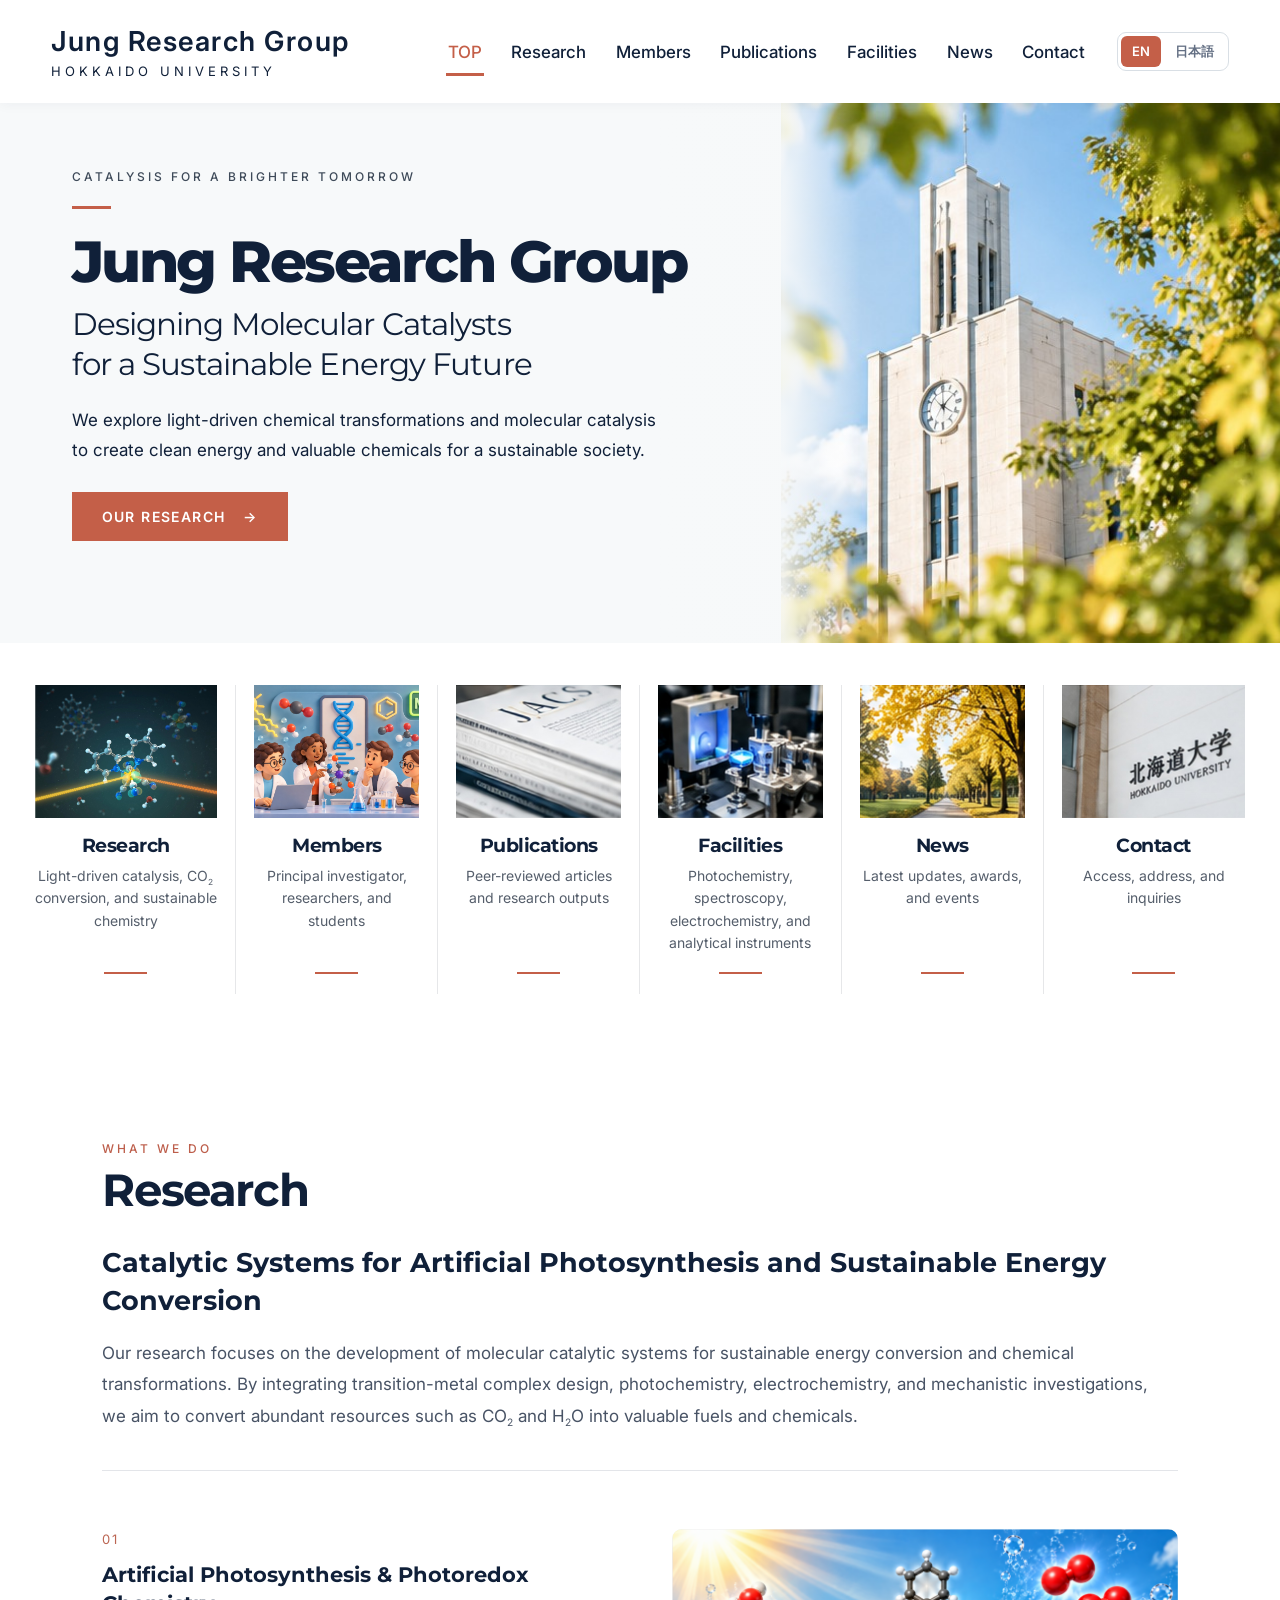
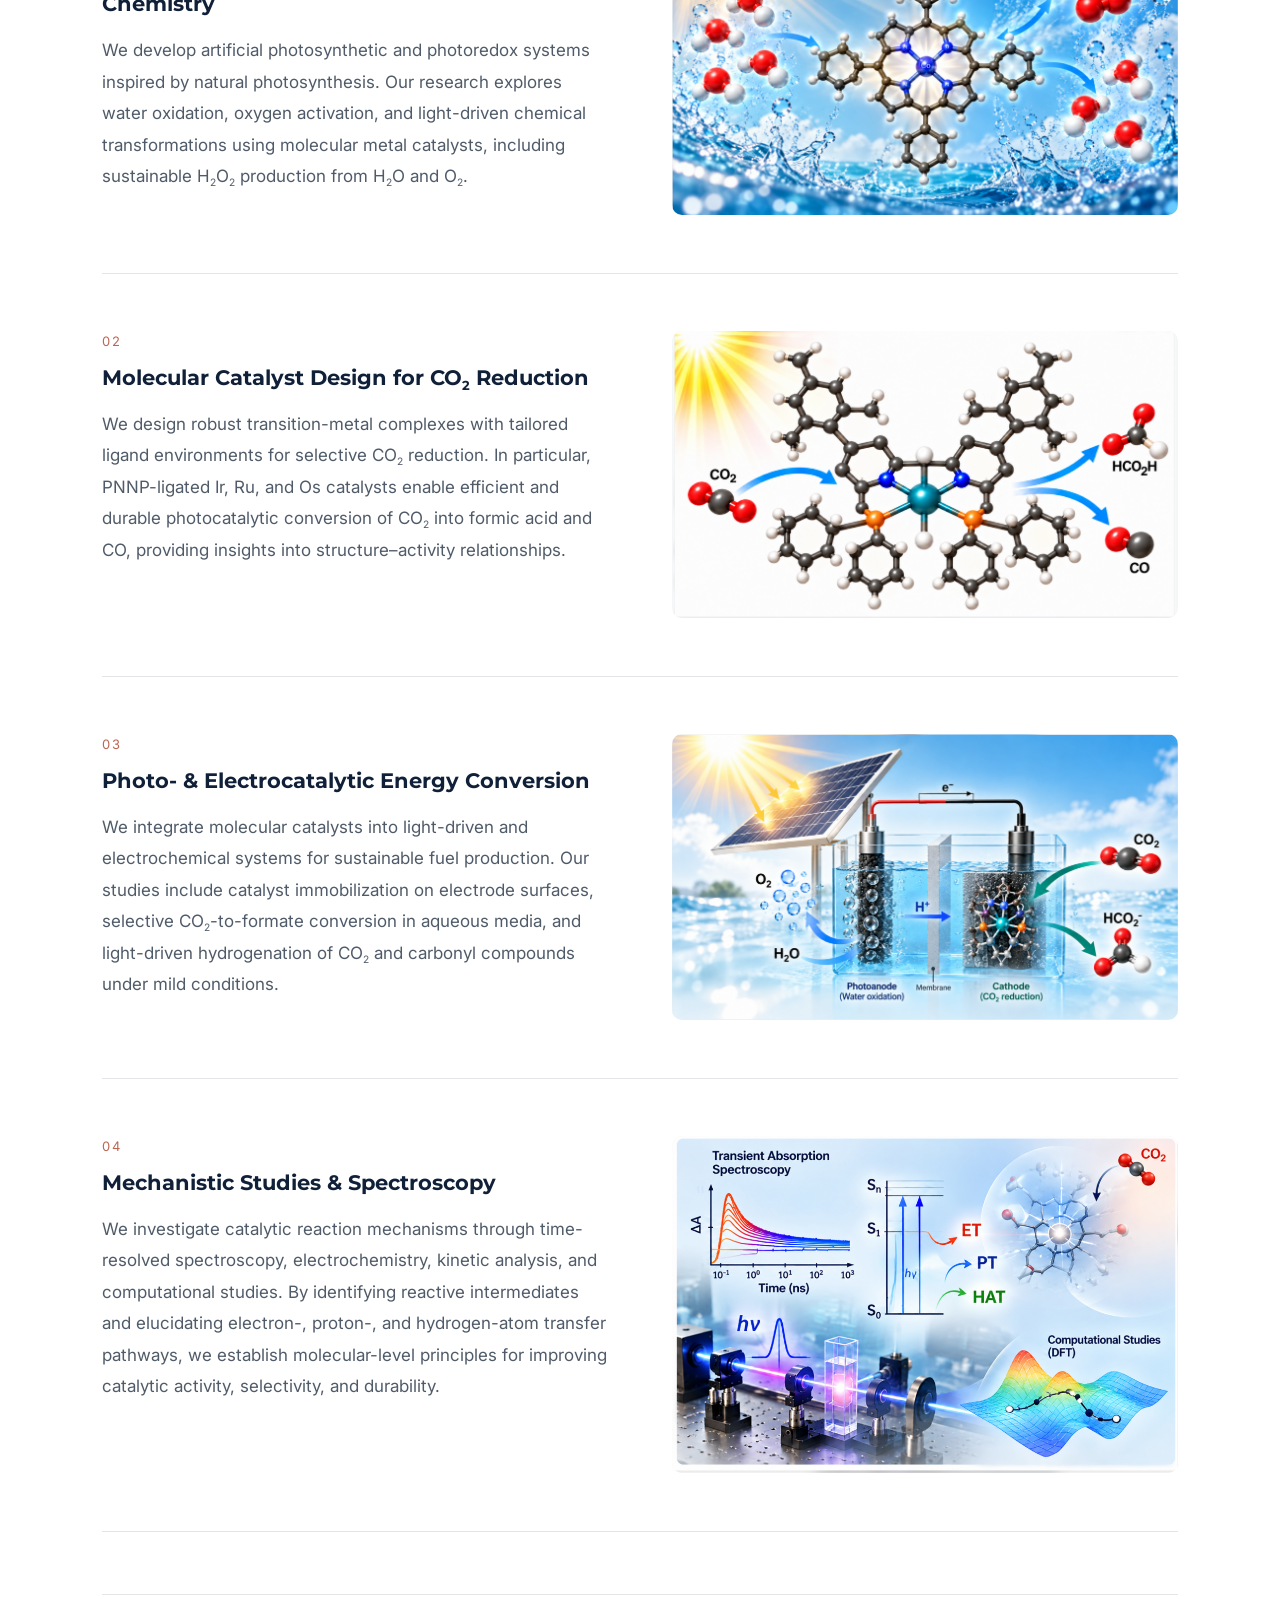
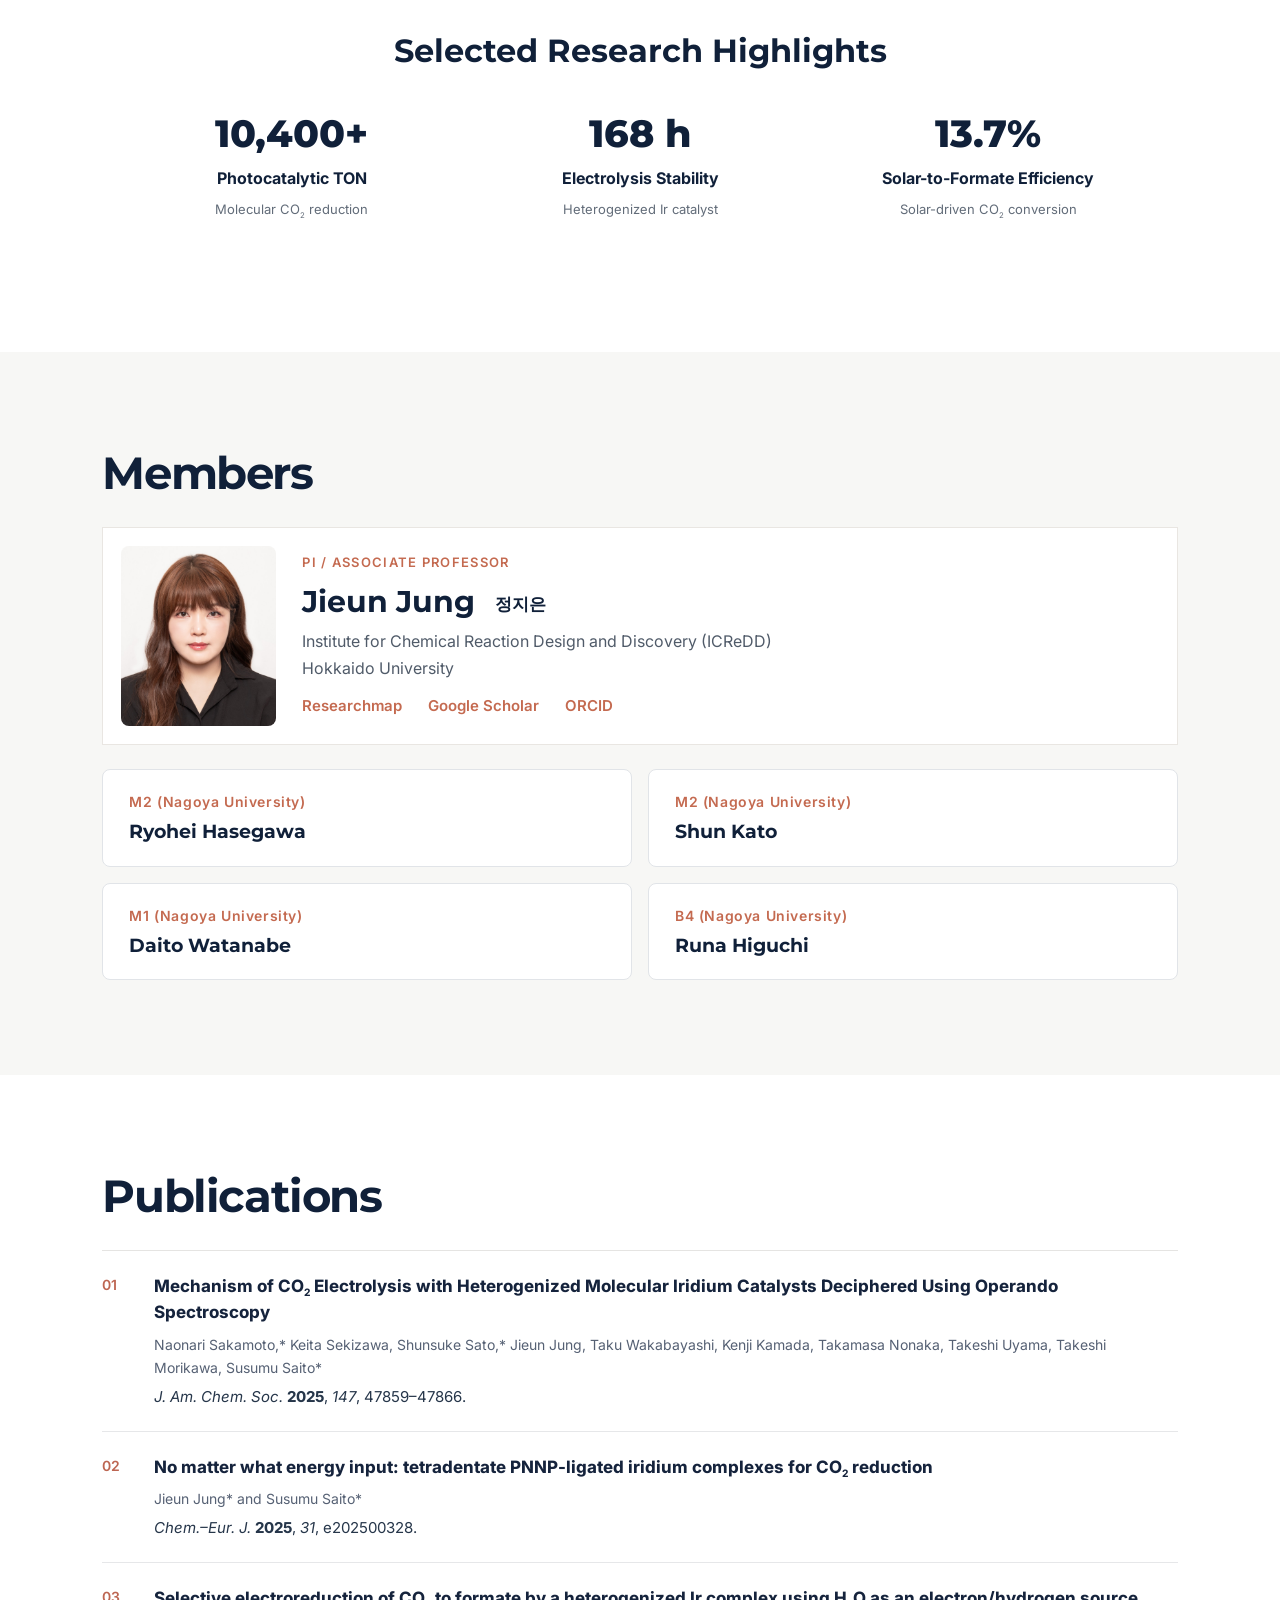
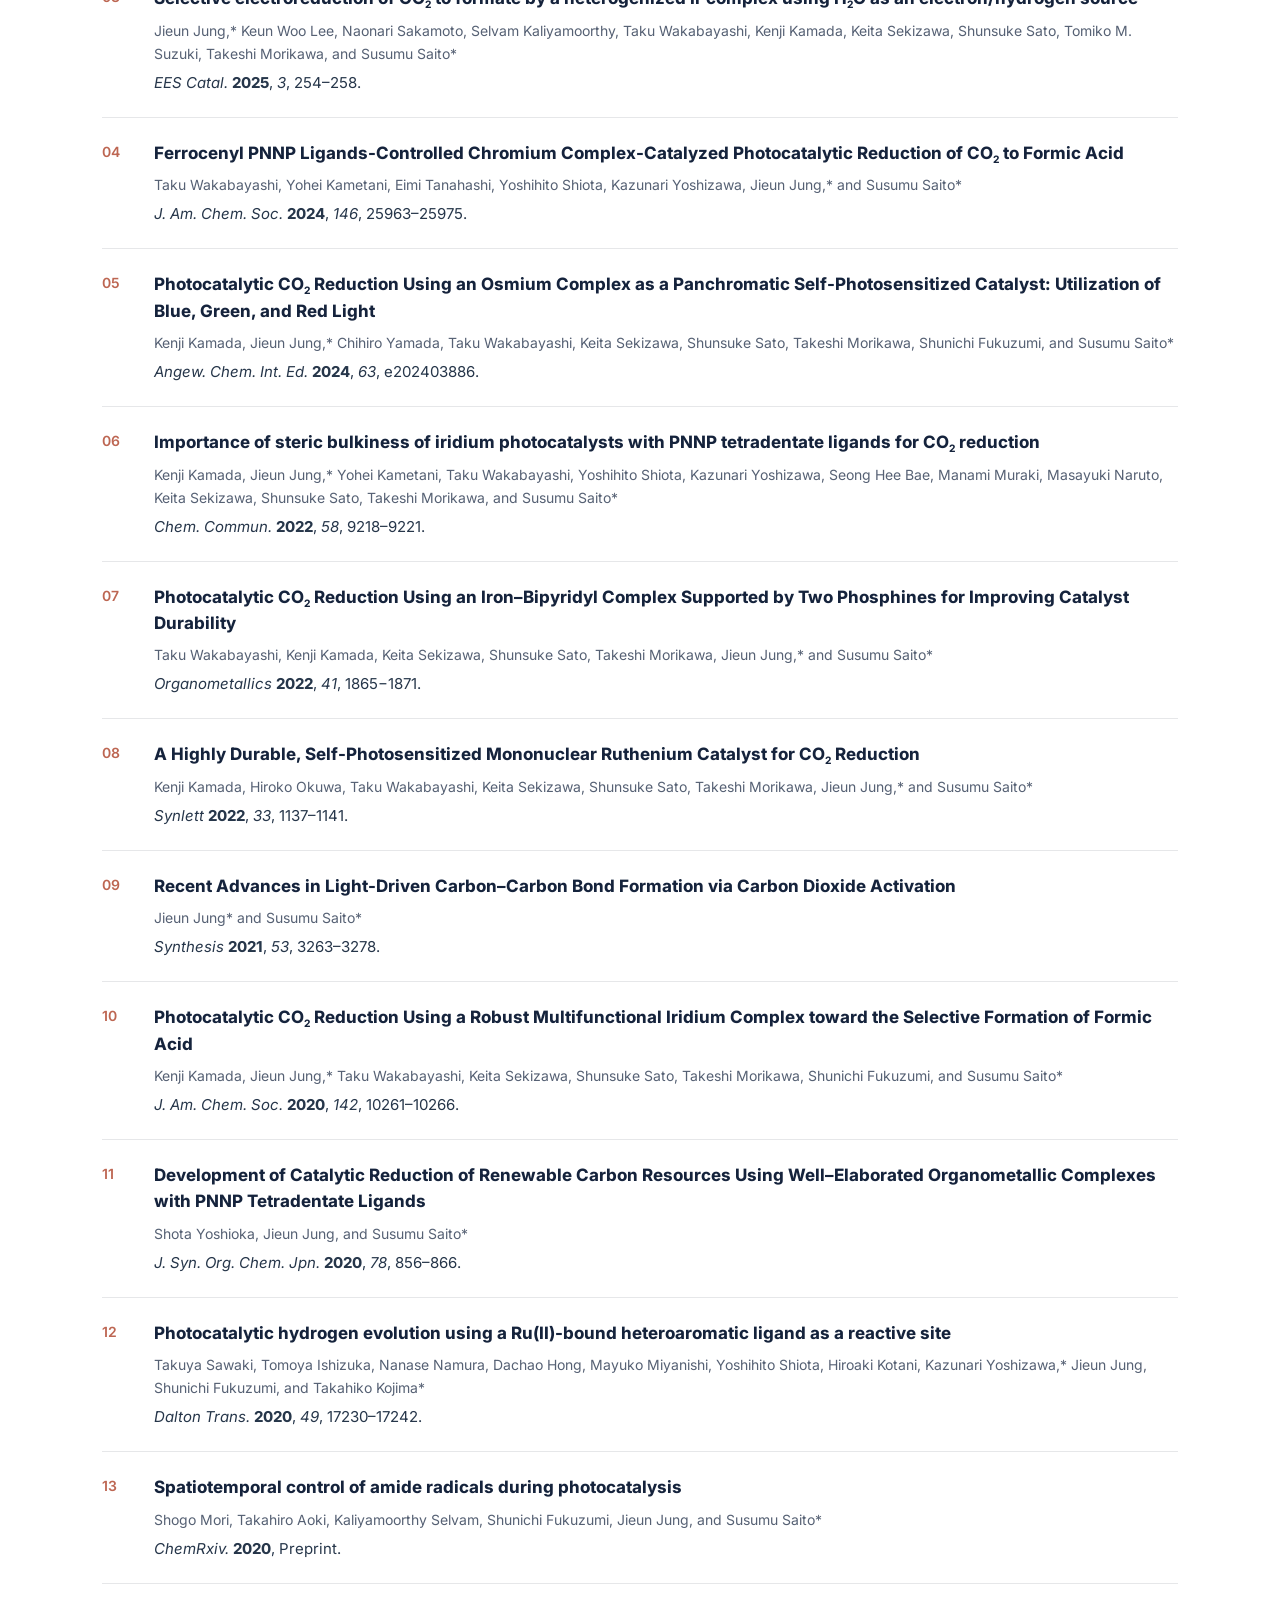
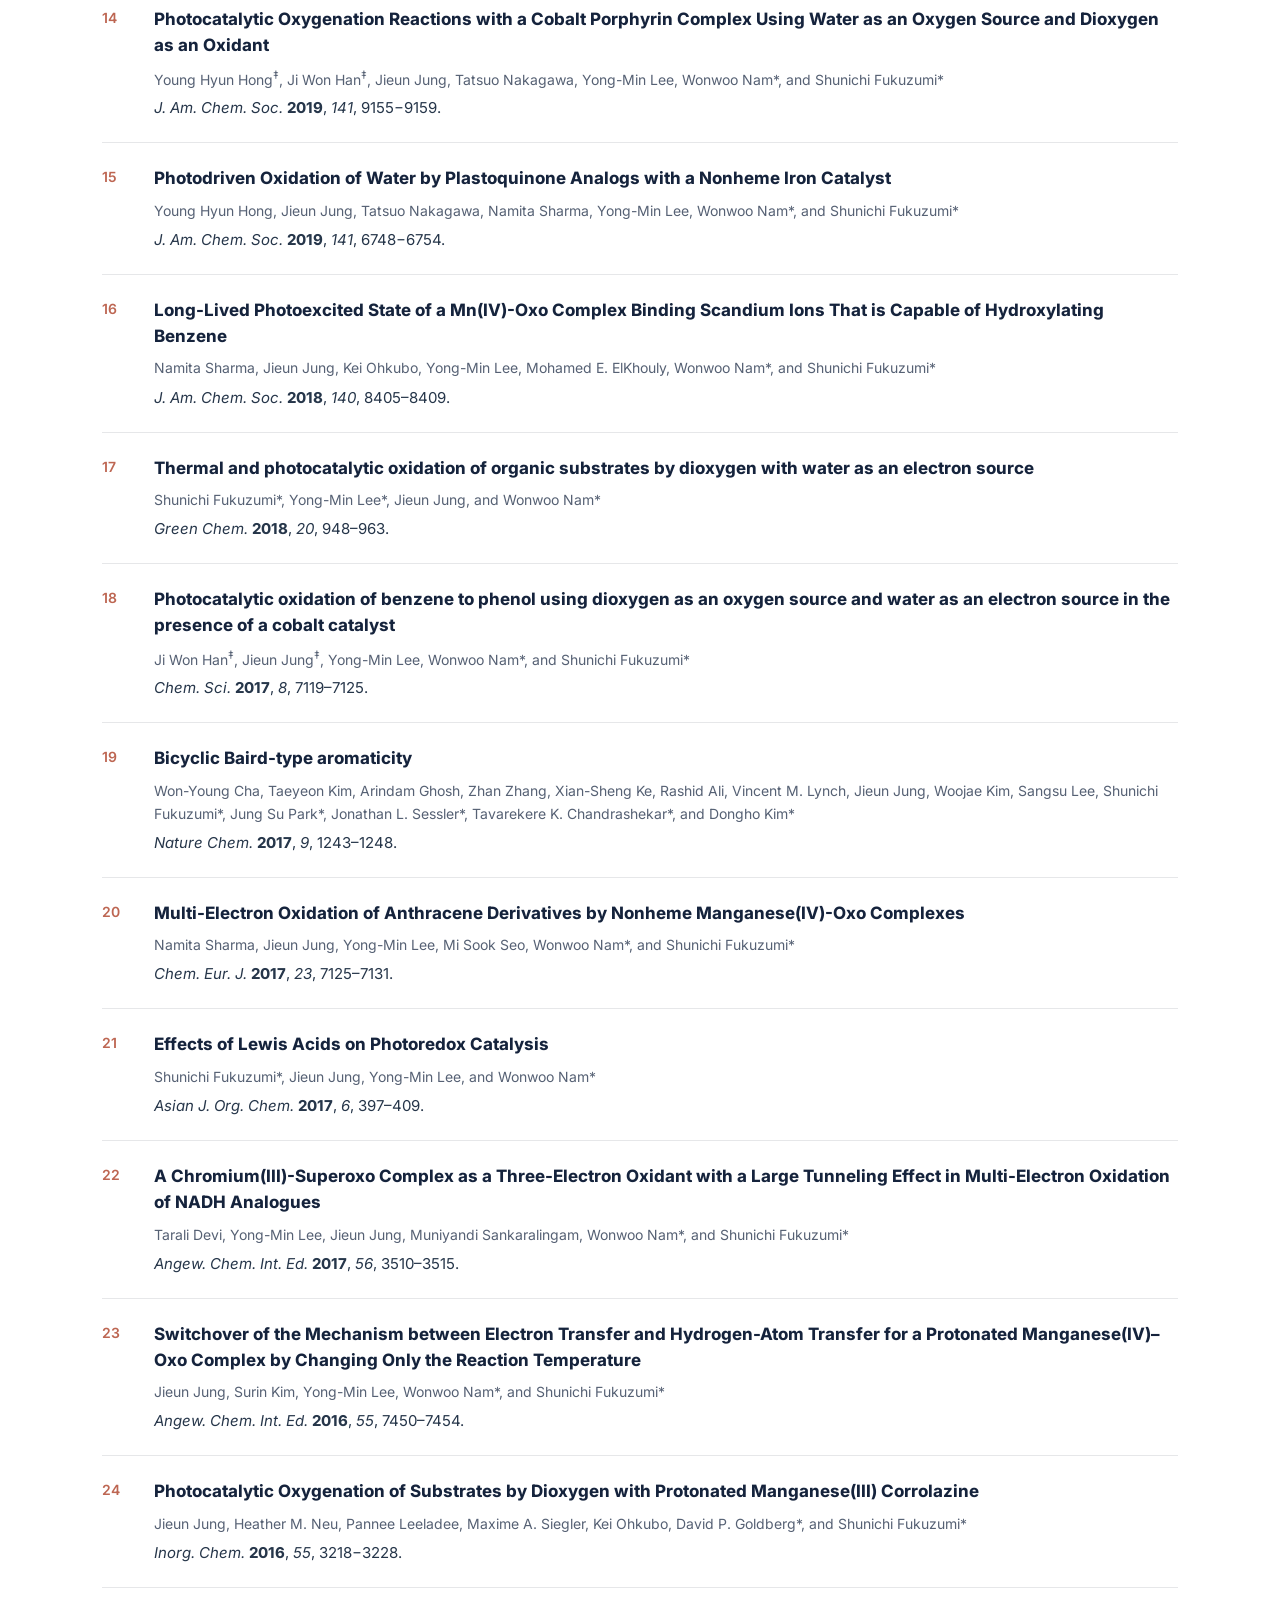
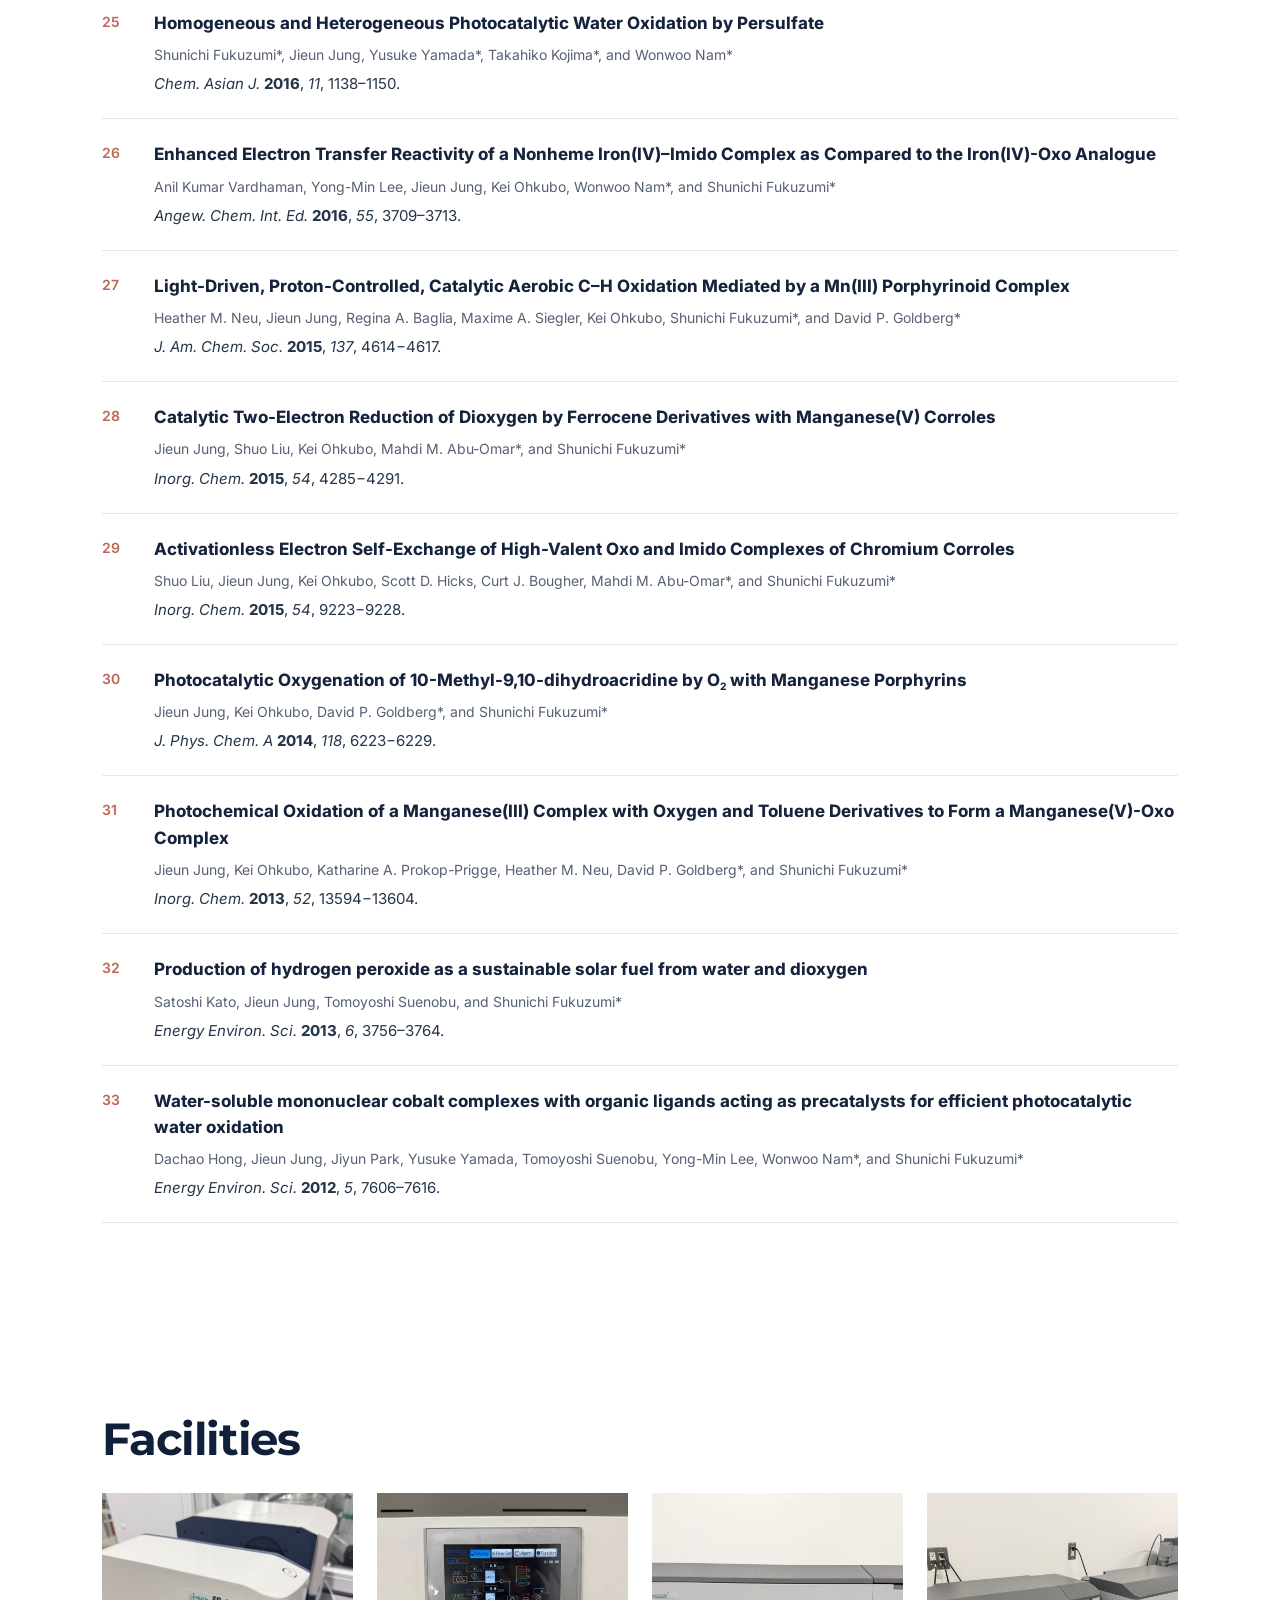
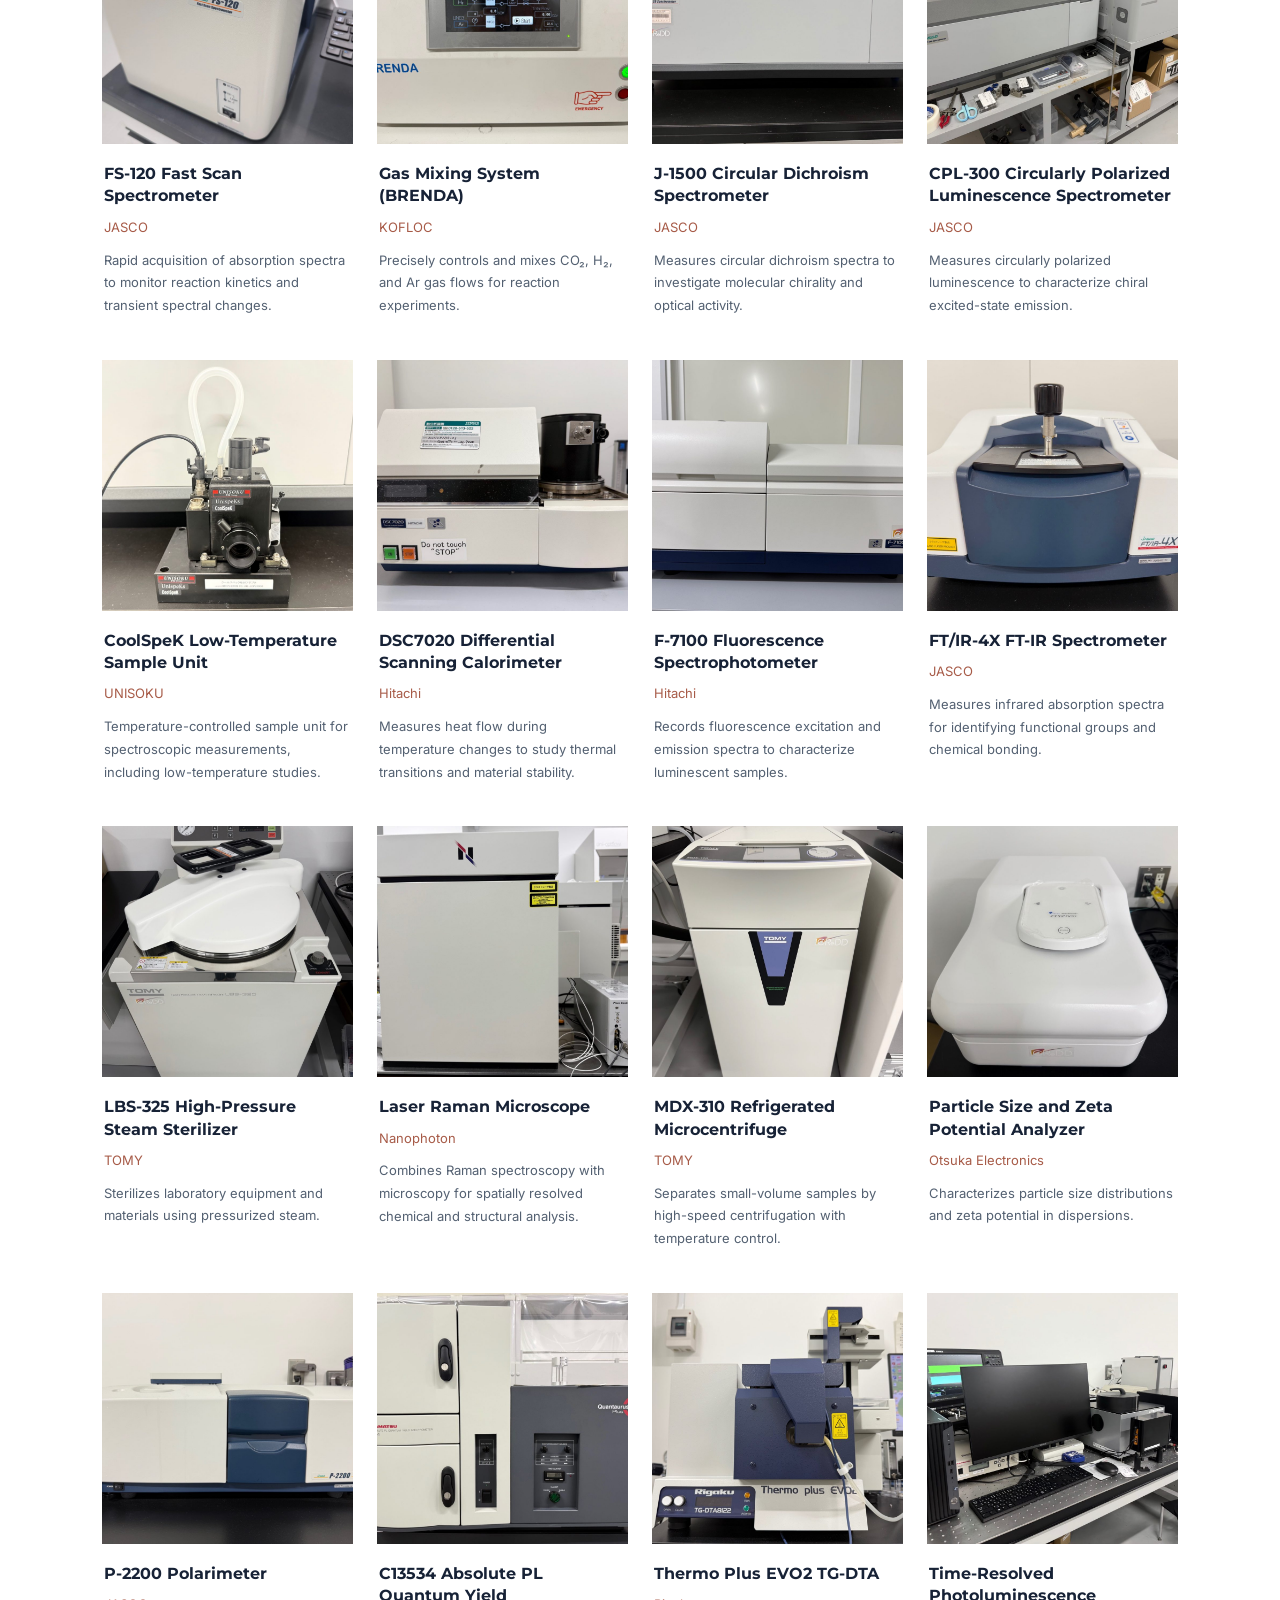
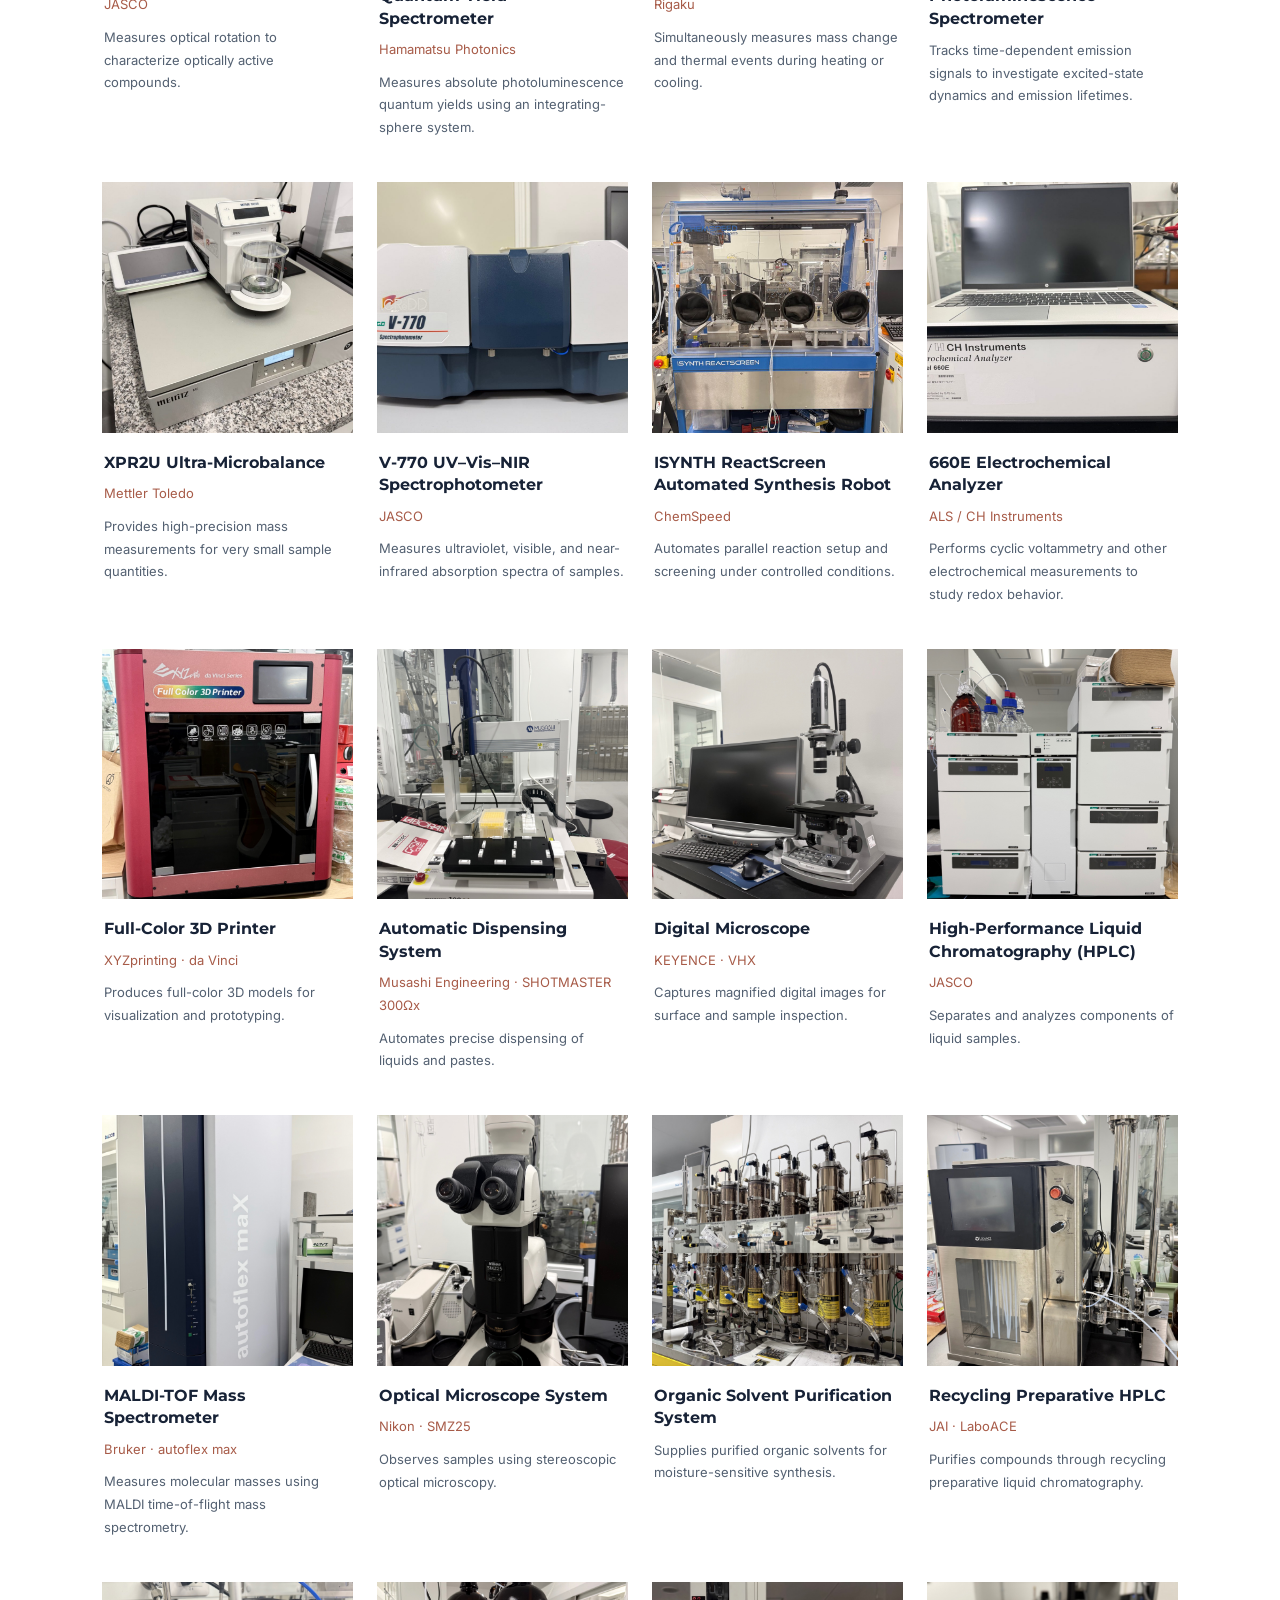
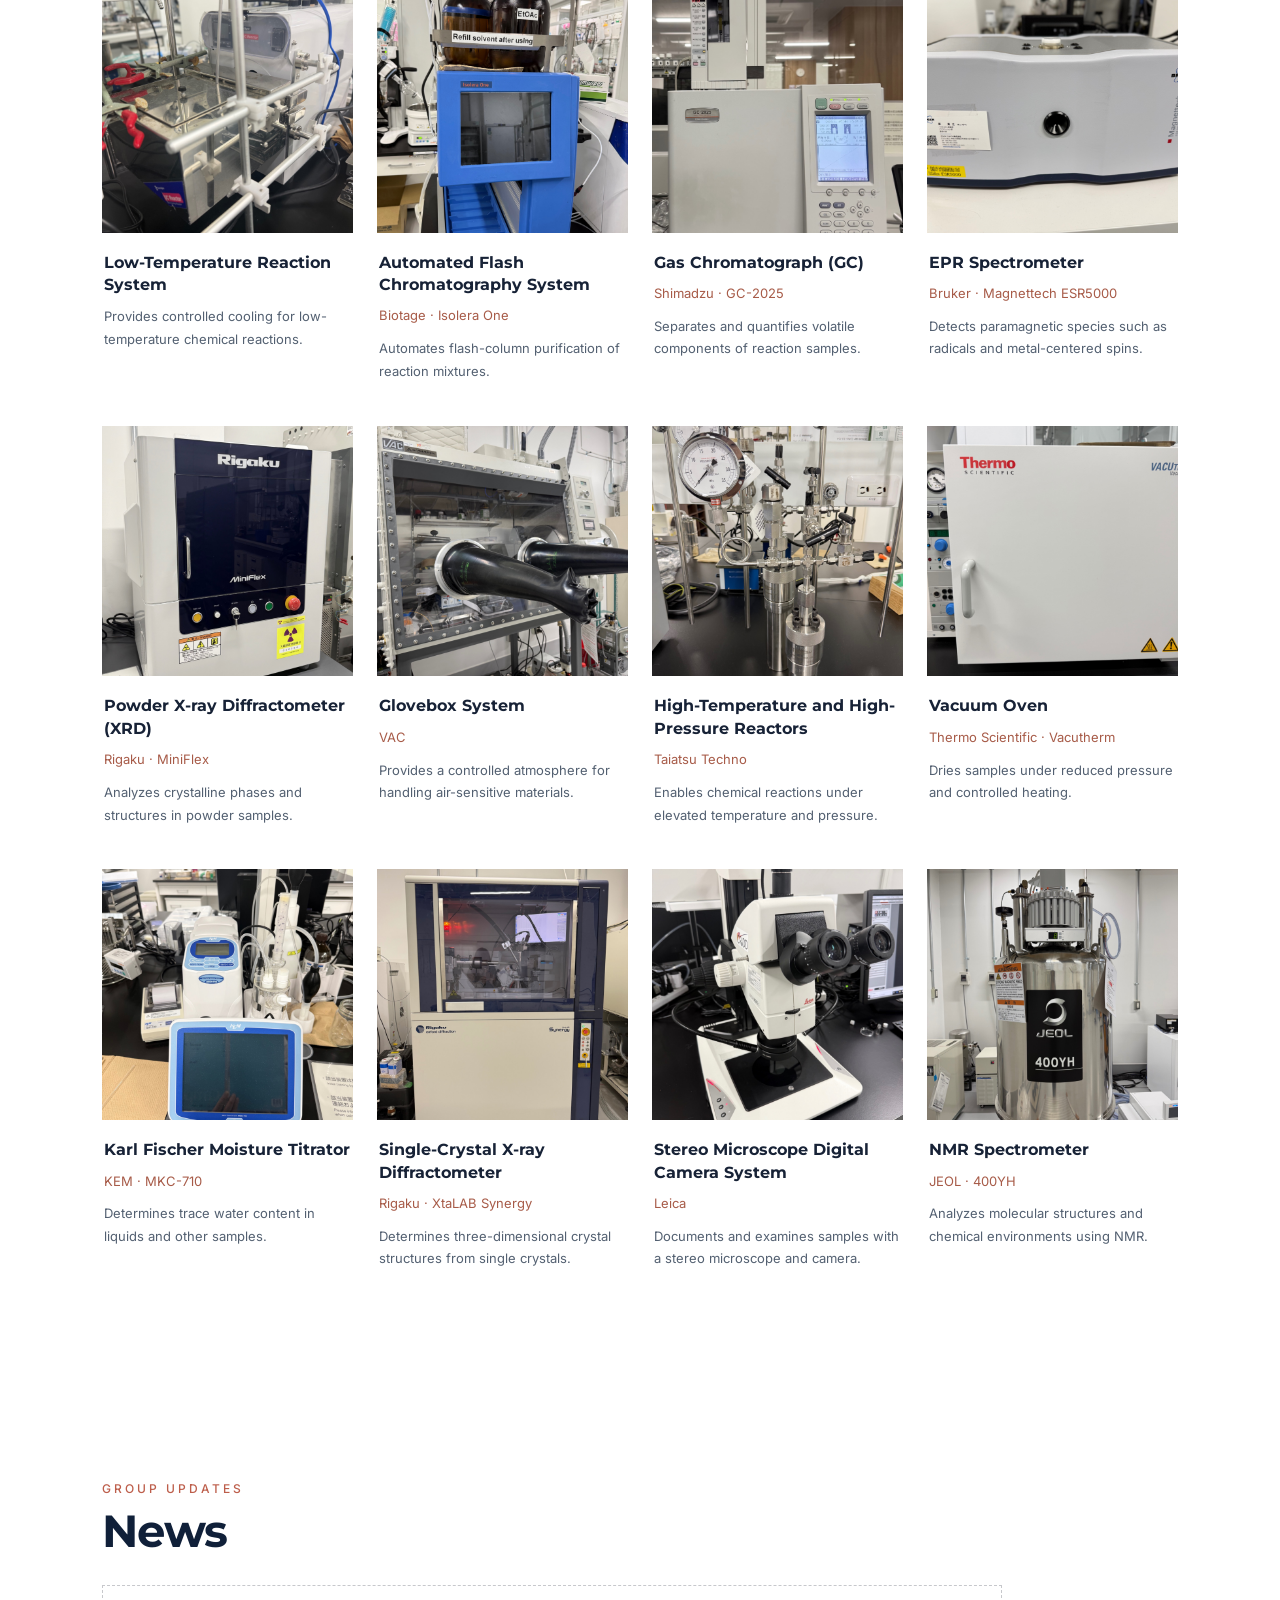
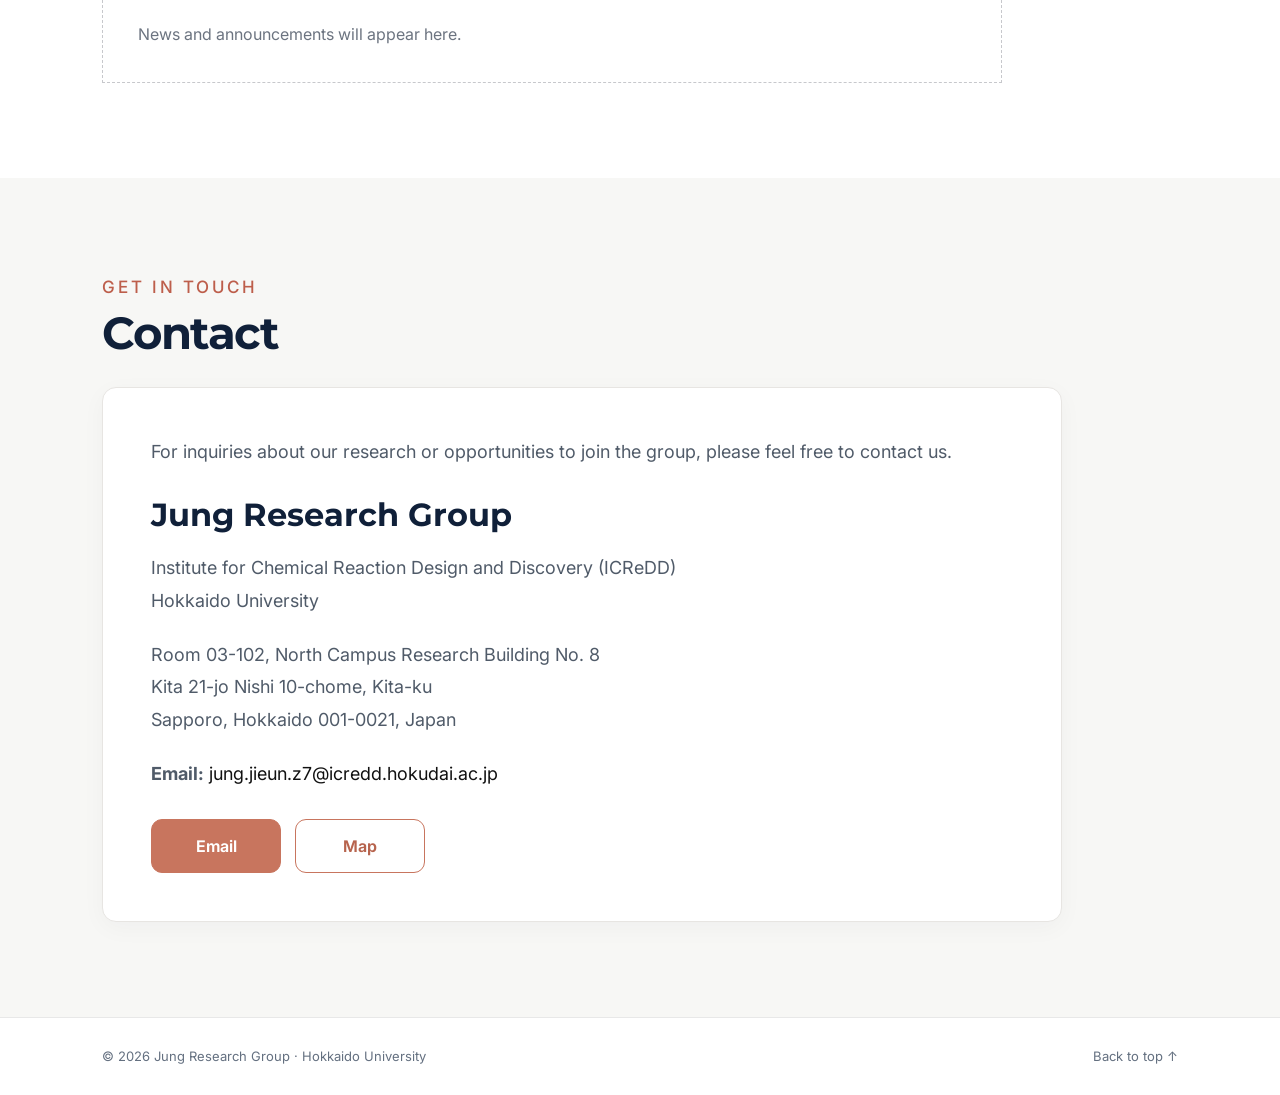
==== commit 5d15429a: "Add files via upload" ====
--- a/index.html
+++ b/index.html
@@ -115,7 +115,7 @@
 <article class="publication-entry"><span class="publication-number">33</span><div class="publication-body"><p class="pub-title"><a class="publication-title-link" href="https://doi.org/10.1039/c2ee21185h" rel="noopener noreferrer" target="_blank">Water-soluble mononuclear cobalt complexes with organic ligands acting as precatalysts for efficient photocatalytic water oxidation</a></p><p class="pub-authors">Dachao Hong, Jieun Jung, Jiyun Park, Yusuke Yamada, Tomoyoshi Suenobu, Yong-Min Lee, Wonwoo Nam*, and Shunichi Fukuzumi*</p><p class="pub-citation"><em class="journal-name">Energy Environ. Sci.</em> <strong>2012</strong>, <em>5</em>, 7606–7616.</p></div></article>
 </div>
 </section>
-<section class="content-section facilities-section" id="facilities"><div class="section-heading"><h2>Facilities</h2></div><div class="facilities-grid"><article class="facility-card"><img alt="FS-120 Fast Scan Spectrometer" loading="lazy" src="assets/fs120.jpg"/><div class="facility-copy"><h3>FS-120 Fast Scan Spectrometer</h3><p class="facility-maker">JASCO</p><p>Rapid acquisition of absorption spectra to monitor reaction kinetics and transient spectral changes.</p></div></article><article class="facility-card"><img alt="Gas Mixing System (BRENDA)" loading="lazy" src="assets/gas-mixer.jpg"/><div class="facility-copy"><h3>Gas Mixing System (BRENDA)</h3><p class="facility-maker">KOFLOC</p><p>Precisely controls and mixes CO₂, H₂, and Ar gas flows for reaction experiments.</p></div></article><article class="facility-card"><img alt="J-1500 Circular Dichroism Spectrometer" loading="lazy" src="assets/cd.jpg"/><div class="facility-copy"><h3>J-1500 Circular Dichroism Spectrometer</h3><p class="facility-maker">JASCO</p><p>Measures circular dichroism spectra to investigate molecular chirality and optical activity.</p></div></article><article class="facility-card"><img alt="CPL-300 Circularly Polarized Luminescence Spectrometer" loading="lazy" src="assets/cpl.jpg"/><div class="facility-copy"><h3>CPL-300 Circularly Polarized Luminescence Spectrometer</h3><p class="facility-maker">JASCO</p><p>Measures circularly polarized luminescence to characterize chiral excited-state emission.</p></div></article><article class="facility-card"><img alt="CoolSpeK Low-Temperature Sample Unit" loading="lazy" src="assets/coolspek.jpg"/><div class="facility-copy"><h3>CoolSpeK Low-Temperature Sample Unit</h3><p class="facility-maker">UNISOKU</p><p>Temperature-controlled sample unit for spectroscopic measurements, including low-temperature studies.</p></div></article><article class="facility-card"><img alt="DSC7020 Differential Scanning Calorimeter" loading="lazy" src="assets/dsc.jpg"/><div class="facility-copy"><h3>DSC7020 Differential Scanning Calorimeter</h3><p class="facility-maker">Hitachi</p><p>Measures heat flow during temperature changes to study thermal transitions and material stability.</p></div></article><article class="facility-card"><img alt="F-7100 Fluorescence Spectrophotometer" loading="lazy" src="assets/fluorometer.jpg"/><div class="facility-copy"><h3>F-7100 Fluorescence Spectrophotometer</h3><p class="facility-maker">Hitachi</p><p>Records fluorescence excitation and emission spectra to characterize luminescent samples.</p></div></article><article class="facility-card"><img alt="FT/IR-4X FT-IR Spectrometer" loading="lazy" src="assets/ftir.jpg"/><div class="facility-copy"><h3>FT/IR-4X FT-IR Spectrometer</h3><p class="facility-maker">JASCO</p><p>Measures infrared absorption spectra for identifying functional groups and chemical bonding.</p></div></article><article class="facility-card"><img alt="LBS-325 High-Pressure Steam Sterilizer" loading="lazy" src="assets/autoclave.jpg"/><div class="facility-copy"><h3>LBS-325 High-Pressure Steam Sterilizer</h3><p class="facility-maker">TOMY</p><p>Sterilizes laboratory equipment and materials using pressurized steam.</p></div></article><article class="facility-card"><img alt="Laser Raman Microscope" loading="lazy" src="assets/raman.jpg"/><div class="facility-copy"><h3>Laser Raman Microscope</h3><p class="facility-maker">Nanophoton</p><p>Combines Raman spectroscopy with microscopy for spatially resolved chemical and structural analysis.</p></div></article><article class="facility-card"><img alt="MDX-310 Refrigerated Microcentrifuge" loading="lazy" src="assets/centrifuge.jpg"/><div class="facility-copy"><h3>MDX-310 Refrigerated Microcentrifuge</h3><p class="facility-maker">TOMY</p><p>Separates small-volume samples by high-speed centrifugation with temperature control.</p></div></article><article class="facility-card"><img alt="Particle Size and Zeta Potential Analyzer" loading="lazy" src="assets/particle.jpg"/><div class="facility-copy"><h3>Particle Size and Zeta Potential Analyzer</h3><p class="facility-maker">Otsuka Electronics</p><p>Characterizes particle size distributions and zeta potential in dispersions.</p></div></article><article class="facility-card"><img alt="P-2200 Polarimeter" loading="lazy" src="assets/polarimeter.jpg"/><div class="facility-copy"><h3>P-2200 Polarimeter</h3><p class="facility-maker">JASCO</p><p>Measures optical rotation to characterize optically active compounds.</p></div></article><article class="facility-card"><img alt="C13534 Absolute PL Quantum Yield Spectrometer" loading="lazy" src="assets/quantum-yield.jpg"/><div class="facility-copy"><h3>C13534 Absolute PL Quantum Yield Spectrometer</h3><p class="facility-maker">Hamamatsu Photonics</p><p>Measures absolute photoluminescence quantum yields using an integrating-sphere system.</p></div></article><article class="facility-card"><img alt="Thermo Plus EVO2 TG-DTA" loading="lazy" src="assets/tgdta.jpg"/><div class="facility-copy"><h3>Thermo Plus EVO2 TG-DTA</h3><p class="facility-maker">Rigaku</p><p>Simultaneously measures mass change and thermal events during heating or cooling.</p></div></article><article class="facility-card"><img alt="Time-Resolved Photoluminescence Spectrometer" loading="lazy" src="assets/trpl.jpg"/><div class="facility-copy"><h3>Time-Resolved Photoluminescence Spectrometer</h3><p>Tracks time-dependent emission signals to investigate excited-state dynamics and emission lifetimes.</p></div></article><article class="facility-card"><img alt="XPR2U Ultra-Microbalance" loading="lazy" src="assets/microbalance.jpg"/><div class="facility-copy"><h3>XPR2U Ultra-Microbalance</h3><p class="facility-maker">Mettler Toledo</p><p>Provides high-precision mass measurements for very small sample quantities.</p></div></article><article class="facility-card"><img alt="V-770 UV–Vis–NIR Spectrophotometer" loading="lazy" src="assets/uvvis.jpg"/><div class="facility-copy"><h3>V-770 UV–Vis–NIR Spectrophotometer</h3><p class="facility-maker">JASCO</p><p>Measures ultraviolet, visible, and near-infrared absorption spectra of samples.</p></div></article><article class="facility-card"><img alt="ISYNTH ReactScreen Automated Synthesis Robot" loading="lazy" src="assets/robot.jpg"/><div class="facility-copy"><h3>ISYNTH ReactScreen Automated Synthesis Robot</h3><p class="facility-maker">ChemSpeed</p><p>Automates parallel reaction setup and screening under controlled conditions.</p></div></article><article class="facility-card"><img alt="660E Electrochemical Analyzer" loading="lazy" src="assets/cv.jpg"/><div class="facility-copy"><h3>660E Electrochemical Analyzer</h3><p class="facility-maker">ALS / CH Instruments</p><p>Performs cyclic voltammetry and other electrochemical measurements to study redox behavior.</p></div></article><article class="facility-card"><img alt="Full-Color 3D Printer" loading="lazy" src="assets/facility-new-01.jpg"/><div class="facility-copy"><h3>Full-Color 3D Printer</h3><p class="facility-maker">XYZprinting · da Vinci</p><p>Produces full-color 3D models for visualization and prototyping.</p><p class="facility-room">Room 02-101</p></div></article><article class="facility-card"><img alt="Automatic Dispensing System" loading="lazy" src="assets/facility-new-02.jpg"/><div class="facility-copy"><h3>Automatic Dispensing System</h3><p class="facility-maker">Musashi Engineering · SHOTMASTER 300Ωx</p><p>Automates precise dispensing of liquids and pastes.</p><p class="facility-room">Room 02-101</p></div></article><article class="facility-card"><img alt="Digital Microscope" loading="lazy" src="assets/facility-new-03.jpg"/><div class="facility-copy"><h3>Digital Microscope</h3><p class="facility-maker">KEYENCE · VHX</p><p>Captures magnified digital images for surface and sample inspection.</p><p class="facility-room">Room 02-101</p></div></article><article class="facility-card"><img alt="High-Performance Liquid Chromatography (HPLC)" loading="lazy" src="assets/facility-new-04.jpg"/><div class="facility-copy"><h3>High-Performance Liquid Chromatography (HPLC)</h3><p class="facility-maker">JASCO</p><p>Separates and analyzes components of liquid samples.</p><p class="facility-room">Room 02-101</p></div></article><article class="facility-card"><img alt="MALDI-TOF Mass Spectrometer" loading="lazy" src="assets/facility-new-05.jpg"/><div class="facility-copy"><h3>MALDI-TOF Mass Spectrometer</h3><p class="facility-maker">Bruker · autoflex max</p><p>Measures molecular masses using MALDI time-of-flight mass spectrometry.</p><p class="facility-room">Room 02-101</p></div></article><article class="facility-card"><img alt="Optical Microscope System" loading="lazy" src="assets/facility-new-06.jpg"/><div class="facility-copy"><h3>Optical Microscope System</h3><p class="facility-maker">Nikon · SMZ25</p><p>Observes samples using stereoscopic optical microscopy.</p><p class="facility-room">Room 02-101</p></div></article><article class="facility-card"><img alt="Organic Solvent Purification System" loading="lazy" src="assets/facility-new-07.jpg"/><div class="facility-copy"><h3>Organic Solvent Purification System</h3><p>Supplies purified organic solvents for moisture-sensitive synthesis.</p><p class="facility-room">Room 02-101</p></div></article><article class="facility-card"><img alt="Recycling Preparative HPLC" loading="lazy" src="assets/facility-new-08.jpg"/><div class="facility-copy"><h3>Recycling Preparative HPLC</h3><p class="facility-maker">JAI · LaboACE</p><p>Purifies compounds through recycling preparative liquid chromatography.</p><p class="facility-room">Room 02-101</p></div></article><article class="facility-card"><img alt="Low-Temperature Reaction System" loading="lazy" src="assets/facility-new-09.jpg"/><div class="facility-copy"><h3>Low-Temperature Reaction System</h3><p>Provides controlled cooling for low-temperature chemical reactions.</p><p class="facility-room">Room 02-101</p></div></article><article class="facility-card"><img alt="Automated Flash Chromatography System" loading="lazy" src="assets/facility-new-10.jpg"/><div class="facility-copy"><h3>Automated Flash Chromatography System</h3><p class="facility-maker">Biotage · Isolera One</p><p>Automates flash-column purification of reaction mixtures.</p><p class="facility-room">Room 03-101</p></div></article><article class="facility-card"><img alt="Gas Chromatograph (GC)" loading="lazy" src="assets/facility-new-11.jpg"/><div class="facility-copy"><h3>Gas Chromatograph (GC)</h3><p class="facility-maker">Shimadzu · GC-2025</p><p>Separates and quantifies volatile components of reaction samples.</p><p class="facility-room">Room 03-101</p></div></article><article class="facility-card"><img alt="EPR Spectrometer" loading="lazy" src="assets/facility-new-12.jpg"/><div class="facility-copy"><h3>EPR Spectrometer</h3><p class="facility-maker">Bruker · Magnettech ESR5000</p><p>Detects paramagnetic species such as radicals and metal-centered spins.</p><p class="facility-room">Room 101</p></div></article><article class="facility-card"><img alt="Powder X-ray Diffractometer (XRD)" loading="lazy" src="assets/facility-new-13.jpg"/><div class="facility-copy"><h3>Powder X-ray Diffractometer (XRD)</h3><p class="facility-maker">Rigaku · MiniFlex</p><p>Analyzes crystalline phases and structures in powder samples.</p><p class="facility-room">Room 101</p></div></article><article class="facility-card"><img alt="Glovebox System" loading="lazy" src="assets/facility-new-14.jpg"/><div class="facility-copy"><h3>Glovebox System</h3><p class="facility-maker">VAC</p><p>Provides a controlled atmosphere for handling air-sensitive materials.</p><p class="facility-room">Room 101</p></div></article><article class="facility-card"><img alt="High-Temperature and High-Pressure Reactors" loading="lazy" src="assets/facility-new-15.jpg"/><div class="facility-copy"><h3>High-Temperature and High-Pressure Reactors</h3><p class="facility-maker">Taiatsu Techno</p><p>Enables chemical reactions under elevated temperature and pressure.</p><p class="facility-room">Room 101</p></div></article><article class="facility-card"><img alt="Vacuum Oven" loading="lazy" src="assets/facility-new-16.jpg"/><div class="facility-copy"><h3>Vacuum Oven</h3><p class="facility-maker">Thermo Scientific · Vacutherm</p><p>Dries samples under reduced pressure and controlled heating.</p><p class="facility-room">Room 101</p></div></article><article class="facility-card"><img alt="Karl Fischer Moisture Titrator" loading="lazy" src="assets/facility-new-17.jpg"/><div class="facility-copy"><h3>Karl Fischer Moisture Titrator</h3><p class="facility-maker">KEM · MKC-710</p><p>Determines trace water content in liquids and other samples.</p><p class="facility-room">Room 101</p></div></article><article class="facility-card"><img alt="Single-Crystal X-ray Diffractometer" loading="lazy" src="assets/facility-new-18.jpg"/><div class="facility-copy"><h3>Single-Crystal X-ray Diffractometer</h3><p class="facility-maker">Rigaku · XtaLAB Synergy</p><p>Determines three-dimensional crystal structures from single crystals.</p><p class="facility-room">Room 101</p></div></article><article class="facility-card"><img alt="Stereo Microscope Digital Camera System" loading="lazy" src="assets/facility-new-19.jpg"/><div class="facility-copy"><h3>Stereo Microscope Digital Camera System</h3><p class="facility-maker">Leica</p><p>Documents and examines samples with a stereo microscope and camera.</p><p class="facility-room">Room 101</p></div></article><article class="facility-card"><img alt="NMR Spectrometer" loading="lazy" src="assets/facility-new-20.jpg"/><div class="facility-copy"><h3>NMR Spectrometer</h3><p class="facility-maker">JEOL · 400YH</p><p>Analyzes molecular structures and chemical environments using NMR.</p><p class="facility-room">Room 102</p></div></article></div></section><section class="content-section" id="news">
+<section class="content-section facilities-section" id="facilities"><div class="section-heading"><h2>Facilities</h2></div><div class="facilities-grid"><article class="facility-card"><img alt="FS-120 Fast Scan Spectrometer" loading="lazy" src="assets/fs120.jpg"/><div class="facility-copy"><h3>FS-120 Fast Scan Spectrometer</h3><p class="facility-maker">JASCO</p><p>Rapid acquisition of absorption spectra to monitor reaction kinetics and transient spectral changes.</p></div></article><article class="facility-card"><img alt="Gas Mixing System (BRENDA)" loading="lazy" src="assets/gas-mixer.jpg"/><div class="facility-copy"><h3>Gas Mixing System (BRENDA)</h3><p class="facility-maker">KOFLOC</p><p>Precisely controls and mixes CO₂, H₂, and Ar gas flows for reaction experiments.</p></div></article><article class="facility-card"><img alt="J-1500 Circular Dichroism Spectrometer" loading="lazy" src="assets/cd.jpg"/><div class="facility-copy"><h3>J-1500 Circular Dichroism Spectrometer</h3><p class="facility-maker">JASCO</p><p>Measures circular dichroism spectra to investigate molecular chirality and optical activity.</p></div></article><article class="facility-card"><img alt="CPL-300 Circularly Polarized Luminescence Spectrometer" loading="lazy" src="assets/cpl.jpg"/><div class="facility-copy"><h3>CPL-300 Circularly Polarized Luminescence Spectrometer</h3><p class="facility-maker">JASCO</p><p>Measures circularly polarized luminescence to characterize chiral excited-state emission.</p></div></article><article class="facility-card"><img alt="CoolSpeK Low-Temperature Sample Unit" loading="lazy" src="assets/coolspek.jpg"/><div class="facility-copy"><h3>CoolSpeK Low-Temperature Sample Unit</h3><p class="facility-maker">UNISOKU</p><p>Temperature-controlled sample unit for spectroscopic measurements, including low-temperature studies.</p></div></article><article class="facility-card"><img alt="DSC7020 Differential Scanning Calorimeter" loading="lazy" src="assets/dsc.jpg"/><div class="facility-copy"><h3>DSC7020 Differential Scanning Calorimeter</h3><p class="facility-maker">Hitachi</p><p>Measures heat flow during temperature changes to study thermal transitions and material stability.</p></div></article><article class="facility-card"><img alt="F-7100 Fluorescence Spectrophotometer" loading="lazy" src="assets/fluorometer.jpg"/><div class="facility-copy"><h3>F-7100 Fluorescence Spectrophotometer</h3><p class="facility-maker">Hitachi</p><p>Records fluorescence excitation and emission spectra to characterize luminescent samples.</p></div></article><article class="facility-card"><img alt="FT/IR-4X FT-IR Spectrometer" loading="lazy" src="assets/ftir.jpg"/><div class="facility-copy"><h3>FT/IR-4X FT-IR Spectrometer</h3><p class="facility-maker">JASCO</p><p>Measures infrared absorption spectra for identifying functional groups and chemical bonding.</p></div></article><article class="facility-card"><img alt="LBS-325 High-Pressure Steam Sterilizer" loading="lazy" src="assets/autoclave.jpg"/><div class="facility-copy"><h3>LBS-325 High-Pressure Steam Sterilizer</h3><p class="facility-maker">TOMY</p><p>Sterilizes laboratory equipment and materials using pressurized steam.</p></div></article><article class="facility-card"><img alt="Laser Raman Microscope" loading="lazy" src="assets/raman.jpg"/><div class="facility-copy"><h3>Laser Raman Microscope</h3><p class="facility-maker">Nanophoton</p><p>Combines Raman spectroscopy with microscopy for spatially resolved chemical and structural analysis.</p></div></article><article class="facility-card"><img alt="MDX-310 Refrigerated Microcentrifuge" loading="lazy" src="assets/centrifuge.jpg"/><div class="facility-copy"><h3>MDX-310 Refrigerated Microcentrifuge</h3><p class="facility-maker">TOMY</p><p>Separates small-volume samples by high-speed centrifugation with temperature control.</p></div></article><article class="facility-card"><img alt="Particle Size and Zeta Potential Analyzer" loading="lazy" src="assets/particle.jpg"/><div class="facility-copy"><h3>Particle Size and Zeta Potential Analyzer</h3><p class="facility-maker">Otsuka Electronics</p><p>Characterizes particle size distributions and zeta potential in dispersions.</p></div></article><article class="facility-card"><img alt="P-2200 Polarimeter" loading="lazy" src="assets/polarimeter.jpg"/><div class="facility-copy"><h3>P-2200 Polarimeter</h3><p class="facility-maker">JASCO</p><p>Measures optical rotation to characterize optically active compounds.</p></div></article><article class="facility-card"><img alt="C13534 Absolute PL Quantum Yield Spectrometer" loading="lazy" src="assets/quantum-yield.jpg"/><div class="facility-copy"><h3>C13534 Absolute PL Quantum Yield Spectrometer</h3><p class="facility-maker">Hamamatsu Photonics</p><p>Measures absolute photoluminescence quantum yields using an integrating-sphere system.</p></div></article><article class="facility-card"><img alt="Thermo Plus EVO2 TG-DTA" loading="lazy" src="assets/tgdta.jpg"/><div class="facility-copy"><h3>Thermo Plus EVO2 TG-DTA</h3><p class="facility-maker">Rigaku</p><p>Simultaneously measures mass change and thermal events during heating or cooling.</p></div></article><article class="facility-card"><img alt="Time-Resolved Photoluminescence Spectrometer" loading="lazy" src="assets/trpl.jpg"/><div class="facility-copy"><h3>Time-Resolved Photoluminescence Spectrometer</h3><p>Tracks time-dependent emission signals to investigate excited-state dynamics and emission lifetimes.</p></div></article><article class="facility-card"><img alt="XPR2U Ultra-Microbalance" loading="lazy" src="assets/microbalance.jpg"/><div class="facility-copy"><h3>XPR2U Ultra-Microbalance</h3><p class="facility-maker">Mettler Toledo</p><p>Provides high-precision mass measurements for very small sample quantities.</p></div></article><article class="facility-card"><img alt="V-770 UV–Vis–NIR Spectrophotometer" loading="lazy" src="assets/uvvis.jpg"/><div class="facility-copy"><h3>V-770 UV–Vis–NIR Spectrophotometer</h3><p class="facility-maker">JASCO</p><p>Measures ultraviolet, visible, and near-infrared absorption spectra of samples.</p></div></article><article class="facility-card"><img alt="ISYNTH ReactScreen Automated Synthesis Robot" loading="lazy" src="assets/robot.jpg"/><div class="facility-copy"><h3>ISYNTH ReactScreen Automated Synthesis Robot</h3><p class="facility-maker">ChemSpeed</p><p>Automates parallel reaction setup and screening under controlled conditions.</p></div></article><article class="facility-card"><img alt="660E Electrochemical Analyzer" loading="lazy" src="assets/cv.jpg"/><div class="facility-copy"><h3>660E Electrochemical Analyzer</h3><p class="facility-maker">ALS / CH Instruments</p><p>Performs cyclic voltammetry and other electrochemical measurements to study redox behavior.</p></div></article><article class="facility-card"><img alt="Full-Color 3D Printer" loading="lazy" src="assets/facility-new-01.jpg"/><div class="facility-copy"><h3>Full-Color 3D Printer</h3><p class="facility-maker">XYZprinting · da Vinci</p><p>Produces full-color 3D models for visualization and prototyping.</p></div></article><article class="facility-card"><img alt="Automatic Dispensing System" loading="lazy" src="assets/facility-new-02.jpg"/><div class="facility-copy"><h3>Automatic Dispensing System</h3><p class="facility-maker">Musashi Engineering · SHOTMASTER 300Ωx</p><p>Automates precise dispensing of liquids and pastes.</p></div></article><article class="facility-card"><img alt="Digital Microscope" loading="lazy" src="assets/facility-new-03.jpg"/><div class="facility-copy"><h3>Digital Microscope</h3><p class="facility-maker">KEYENCE · VHX</p><p>Captures magnified digital images for surface and sample inspection.</p></div></article><article class="facility-card"><img alt="High-Performance Liquid Chromatography (HPLC)" loading="lazy" src="assets/facility-new-04.jpg"/><div class="facility-copy"><h3>High-Performance Liquid Chromatography (HPLC)</h3><p class="facility-maker">JASCO</p><p>Separates and analyzes components of liquid samples.</p></div></article><article class="facility-card"><img alt="MALDI-TOF Mass Spectrometer" loading="lazy" src="assets/facility-new-05.jpg"/><div class="facility-copy"><h3>MALDI-TOF Mass Spectrometer</h3><p class="facility-maker">Bruker · autoflex max</p><p>Measures molecular masses using MALDI time-of-flight mass spectrometry.</p></div></article><article class="facility-card"><img alt="Optical Microscope System" loading="lazy" src="assets/facility-new-06.jpg"/><div class="facility-copy"><h3>Optical Microscope System</h3><p class="facility-maker">Nikon · SMZ25</p><p>Observes samples using stereoscopic optical microscopy.</p></div></article><article class="facility-card"><img alt="Organic Solvent Purification System" loading="lazy" src="assets/facility-new-07.jpg"/><div class="facility-copy"><h3>Organic Solvent Purification System</h3><p>Supplies purified organic solvents for moisture-sensitive synthesis.</p></div></article><article class="facility-card"><img alt="Recycling Preparative HPLC" loading="lazy" src="assets/facility-new-08.jpg"/><div class="facility-copy"><h3>Recycling Preparative HPLC</h3><p class="facility-maker">JAI · LaboACE</p><p>Purifies compounds through recycling preparative liquid chromatography.</p></div></article><article class="facility-card"><img alt="Low-Temperature Reaction System" loading="lazy" src="assets/facility-new-09.jpg"/><div class="facility-copy"><h3>Low-Temperature Reaction System</h3><p>Provides controlled cooling for low-temperature chemical reactions.</p></div></article><article class="facility-card"><img alt="Automated Flash Chromatography System" loading="lazy" src="assets/facility-new-10.jpg"/><div class="facility-copy"><h3>Automated Flash Chromatography System</h3><p class="facility-maker">Biotage · Isolera One</p><p>Automates flash-column purification of reaction mixtures.</p></div></article><article class="facility-card"><img alt="Gas Chromatograph (GC)" loading="lazy" src="assets/facility-new-11.jpg"/><div class="facility-copy"><h3>Gas Chromatograph (GC)</h3><p class="facility-maker">Shimadzu · GC-2025</p><p>Separates and quantifies volatile components of reaction samples.</p></div></article><article class="facility-card"><img alt="EPR Spectrometer" loading="lazy" src="assets/facility-new-12.jpg"/><div class="facility-copy"><h3>EPR Spectrometer</h3><p class="facility-maker">Bruker · Magnettech ESR5000</p><p>Detects paramagnetic species such as radicals and metal-centered spins.</p></div></article><article class="facility-card"><img alt="Powder X-ray Diffractometer (XRD)" loading="lazy" src="assets/facility-new-13.jpg"/><div class="facility-copy"><h3>Powder X-ray Diffractometer (XRD)</h3><p class="facility-maker">Rigaku · MiniFlex</p><p>Analyzes crystalline phases and structures in powder samples.</p></div></article><article class="facility-card"><img alt="Glovebox System" loading="lazy" src="assets/facility-new-14.jpg"/><div class="facility-copy"><h3>Glovebox System</h3><p class="facility-maker">VAC</p><p>Provides a controlled atmosphere for handling air-sensitive materials.</p></div></article><article class="facility-card"><img alt="High-Temperature and High-Pressure Reactors" loading="lazy" src="assets/facility-new-15.jpg"/><div class="facility-copy"><h3>High-Temperature and High-Pressure Reactors</h3><p class="facility-maker">Taiatsu Techno</p><p>Enables chemical reactions under elevated temperature and pressure.</p></div></article><article class="facility-card"><img alt="Vacuum Oven" loading="lazy" src="assets/facility-new-16.jpg"/><div class="facility-copy"><h3>Vacuum Oven</h3><p class="facility-maker">Thermo Scientific · Vacutherm</p><p>Dries samples under reduced pressure and controlled heating.</p></div></article><article class="facility-card"><img alt="Karl Fischer Moisture Titrator" loading="lazy" src="assets/facility-new-17.jpg"/><div class="facility-copy"><h3>Karl Fischer Moisture Titrator</h3><p class="facility-maker">KEM · MKC-710</p><p>Determines trace water content in liquids and other samples.</p></div></article><article class="facility-card"><img alt="Single-Crystal X-ray Diffractometer" loading="lazy" src="assets/facility-new-18.jpg"/><div class="facility-copy"><h3>Single-Crystal X-ray Diffractometer</h3><p class="facility-maker">Rigaku · XtaLAB Synergy</p><p>Determines three-dimensional crystal structures from single crystals.</p></div></article><article class="facility-card"><img alt="Stereo Microscope Digital Camera System" loading="lazy" src="assets/facility-new-19.jpg"/><div class="facility-copy"><h3>Stereo Microscope Digital Camera System</h3><p class="facility-maker">Leica</p><p>Documents and examines samples with a stereo microscope and camera.</p></div></article><article class="facility-card"><img alt="NMR Spectrometer" loading="lazy" src="assets/facility-new-20.jpg"/><div class="facility-copy"><h3>NMR Spectrometer</h3><p class="facility-maker">JEOL · 400YH</p><p>Analyzes molecular structures and chemical environments using NMR.</p></div></article></div></section><section class="content-section" id="news">
 <div class="section-heading"><p class="eyebrow">GROUP UPDATES</p><h2>News</h2></div>
 <div class="empty-panel">News and announcements will appear here.</div>
 </section>
--- a/style.css
+++ b/style.css
@@ -216,4 +216,3 @@
 @media(max-width:760px){.facilities-grid{grid-template-columns:repeat(2,minmax(0,1fr))}}
 @media(max-width:520px){.facilities-grid{grid-template-columns:1fr}}
 
-.facility-room{font-size:.78rem;opacity:.7;margin-top:.45rem}
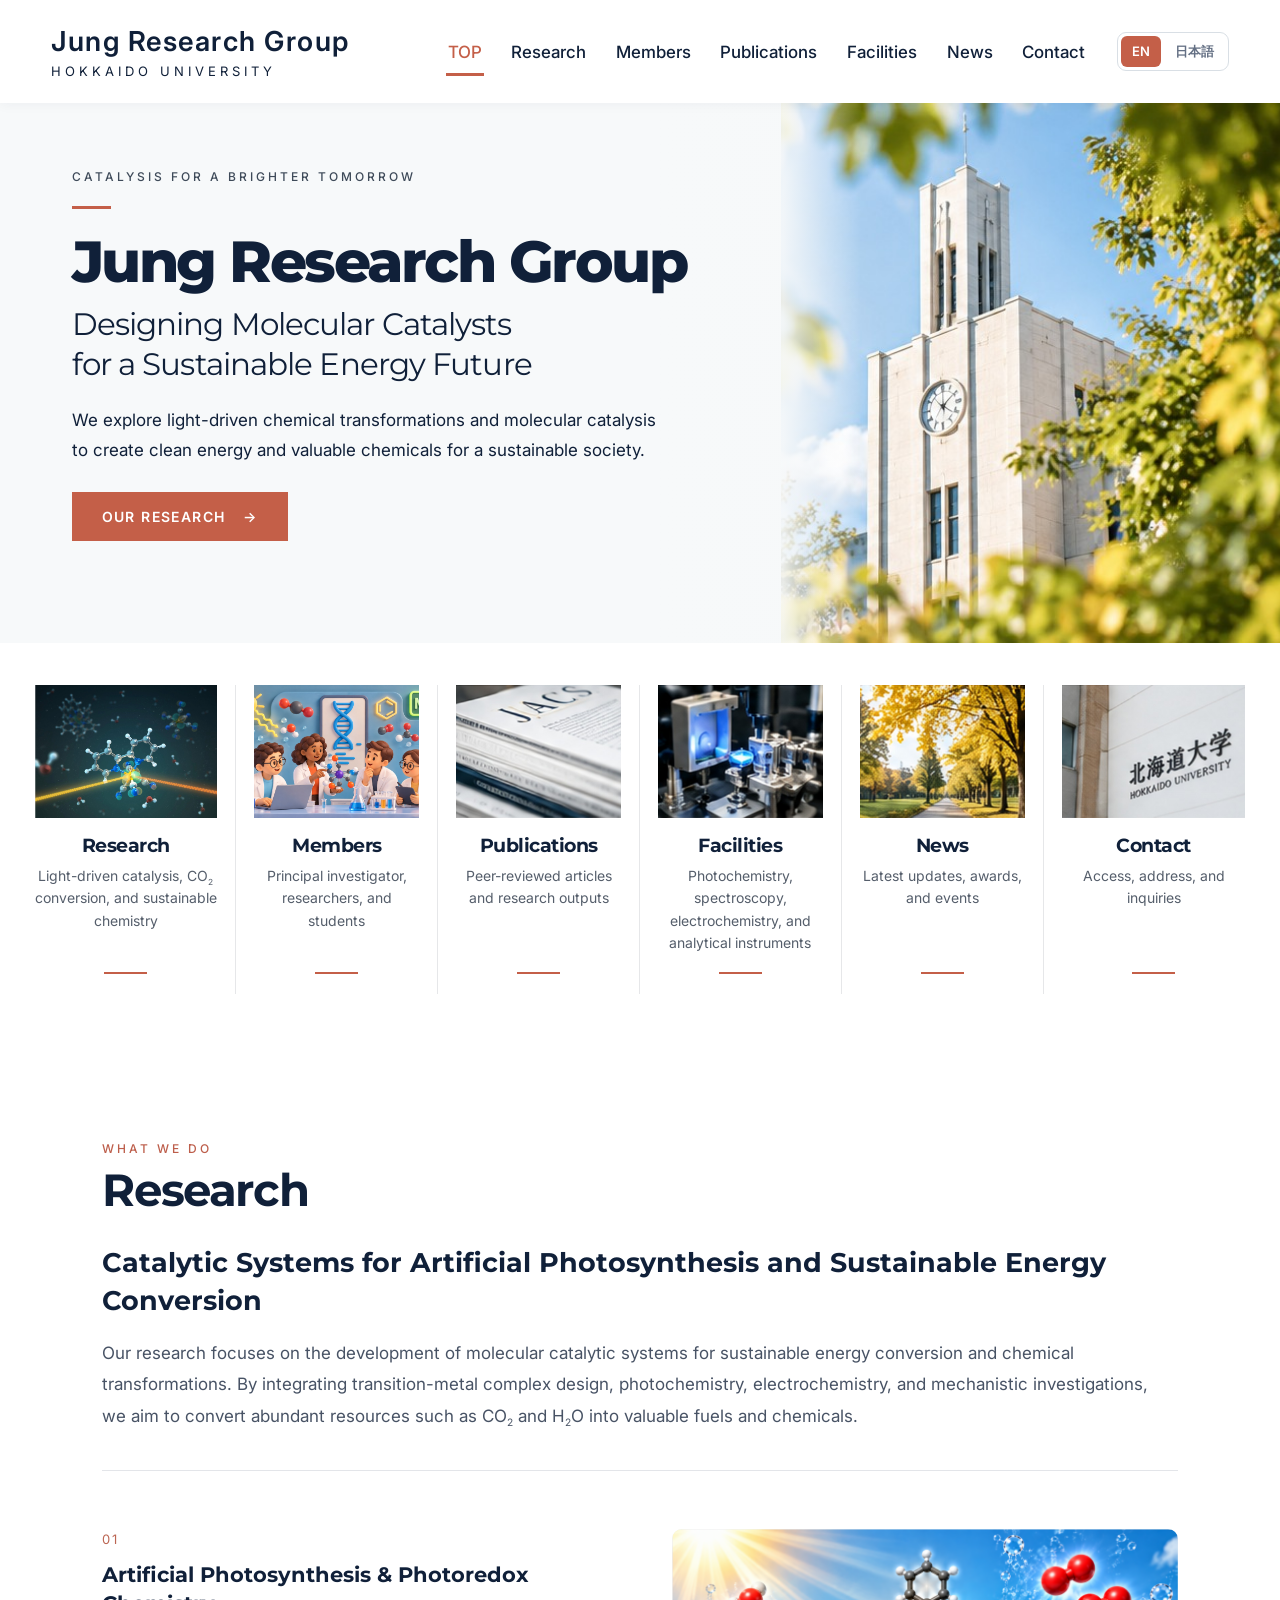
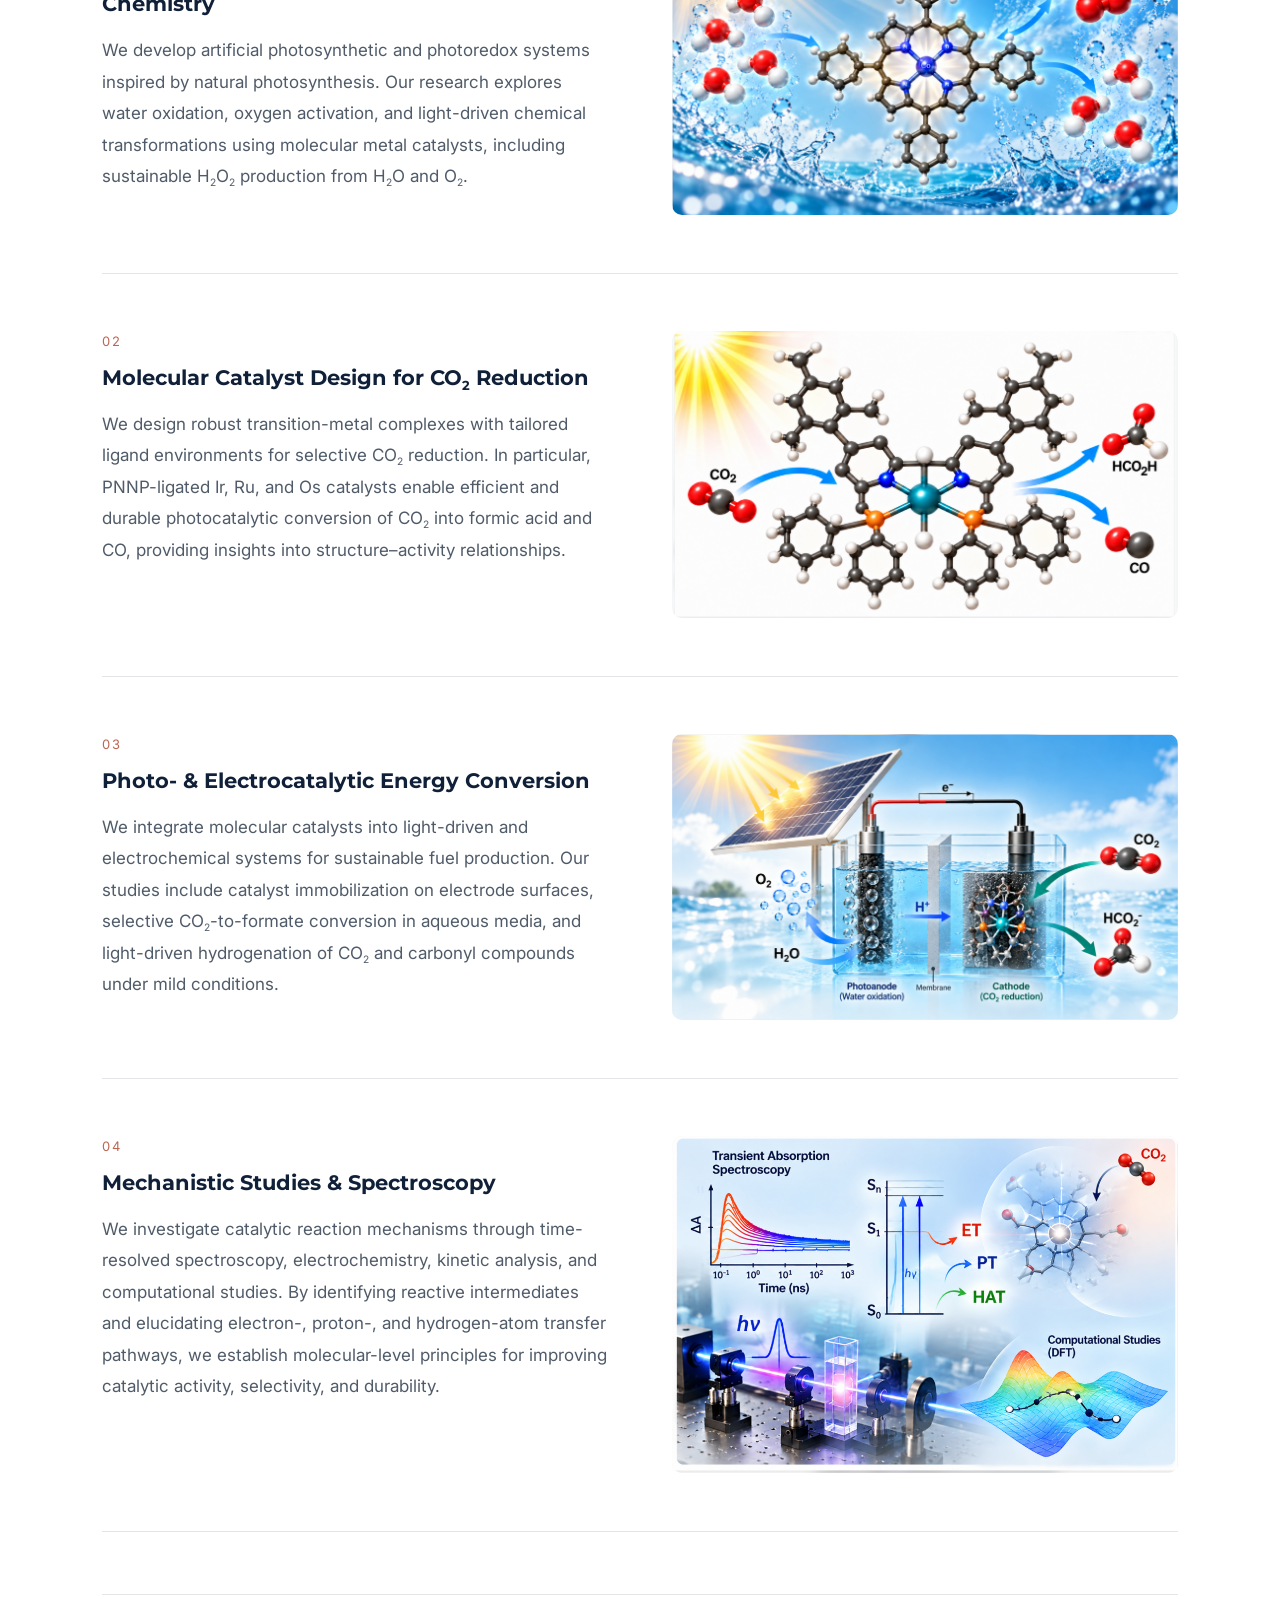
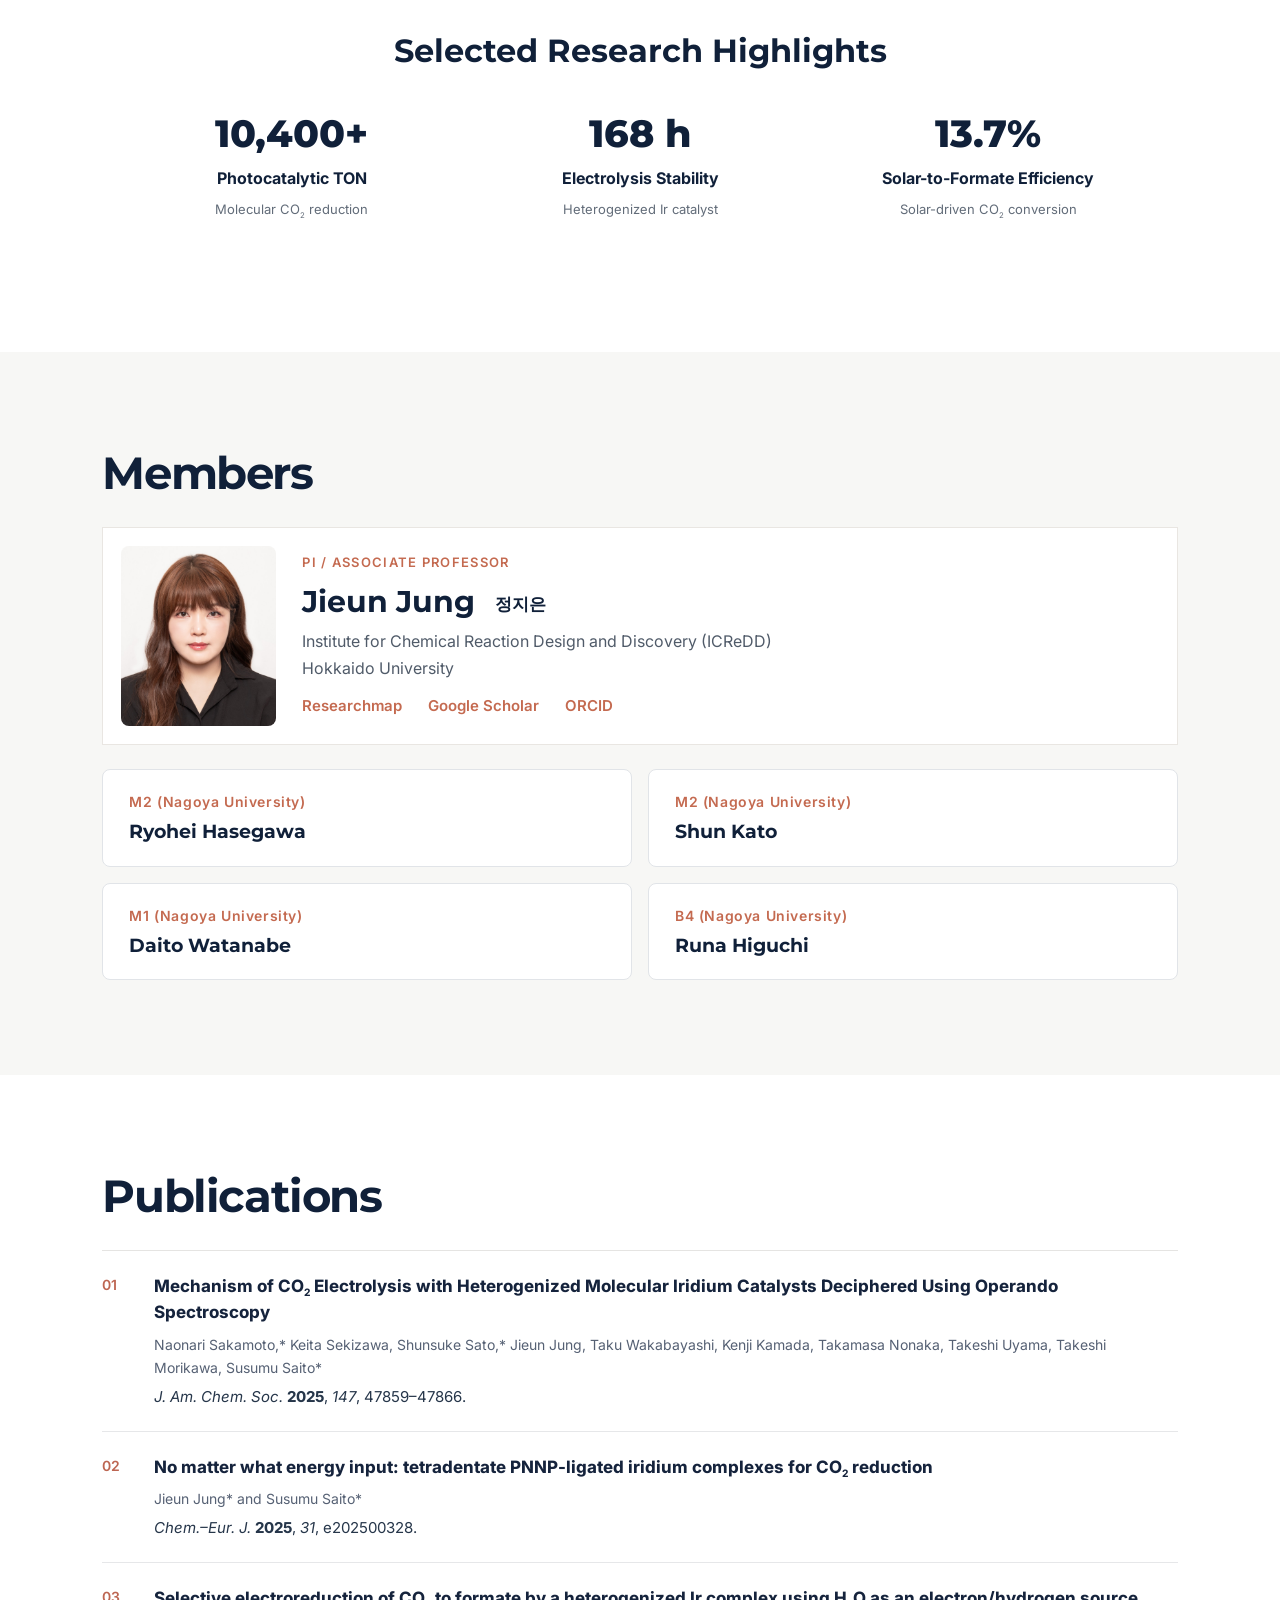
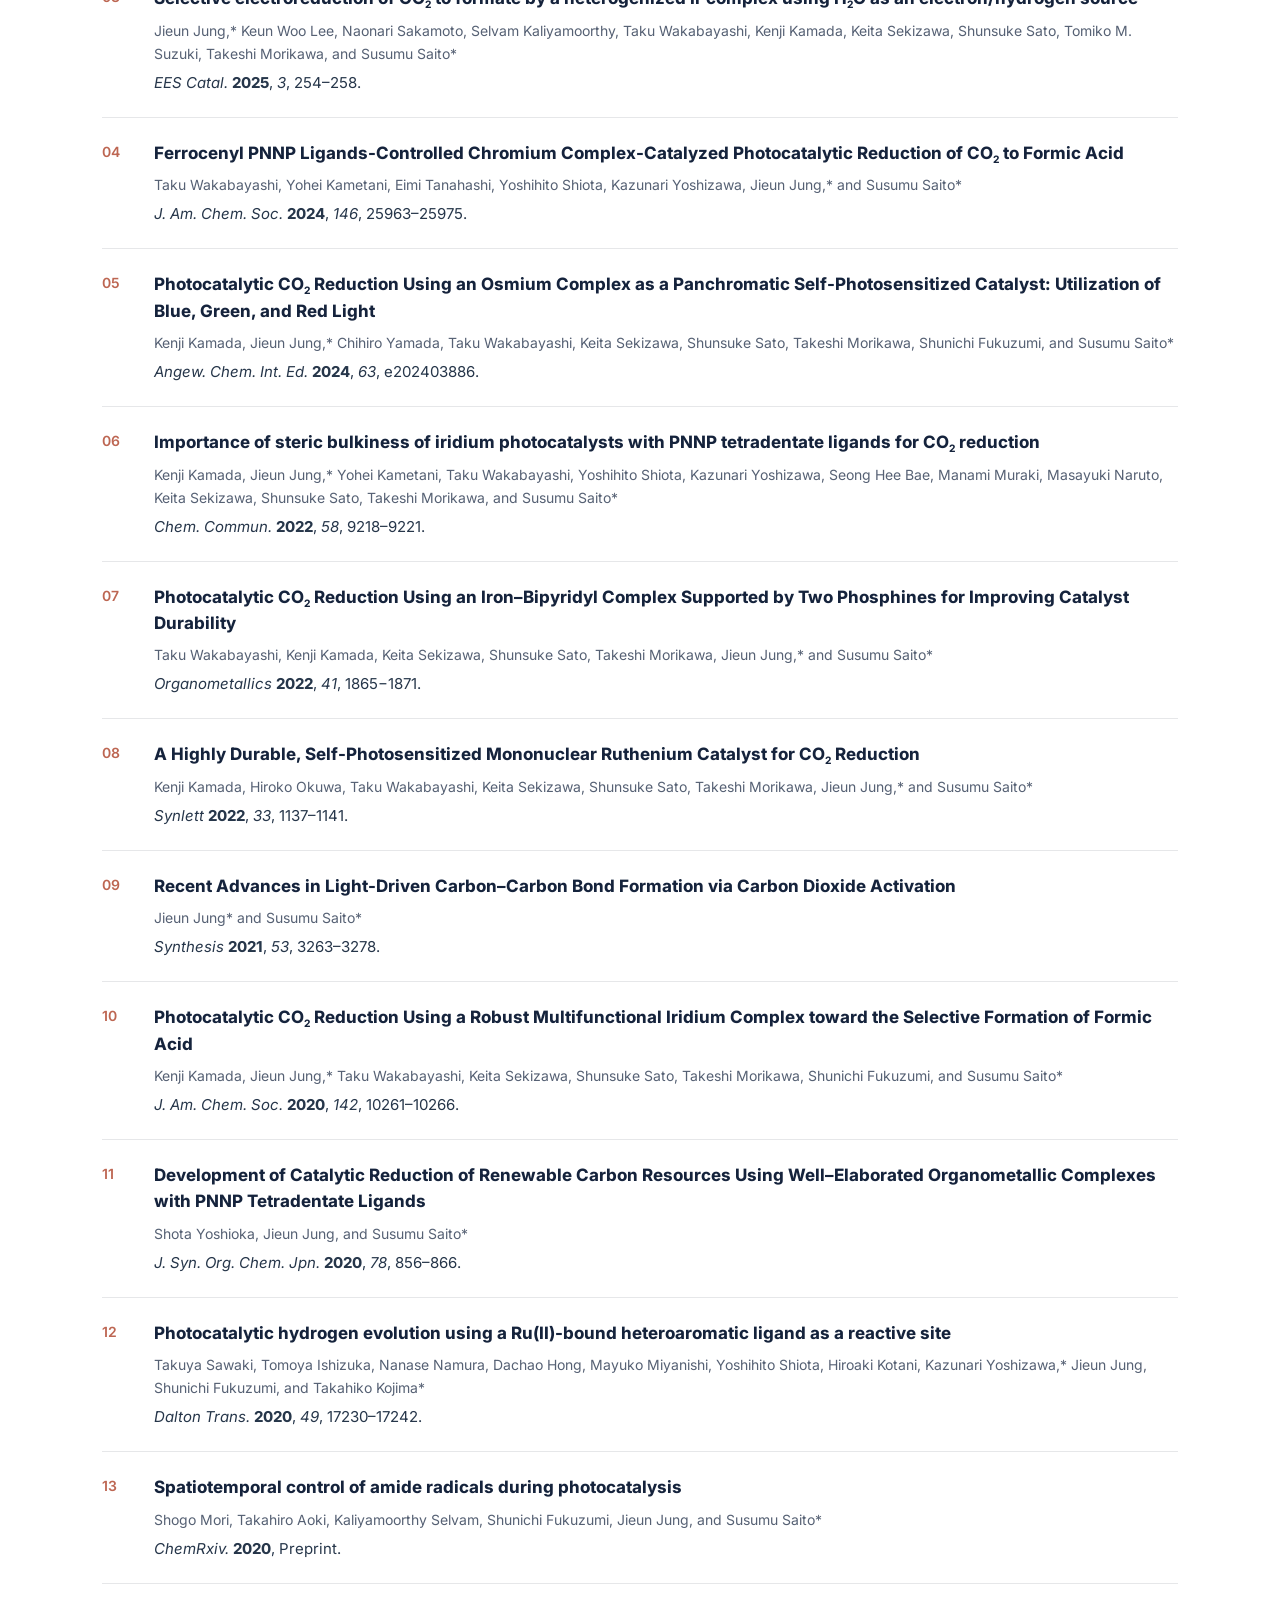
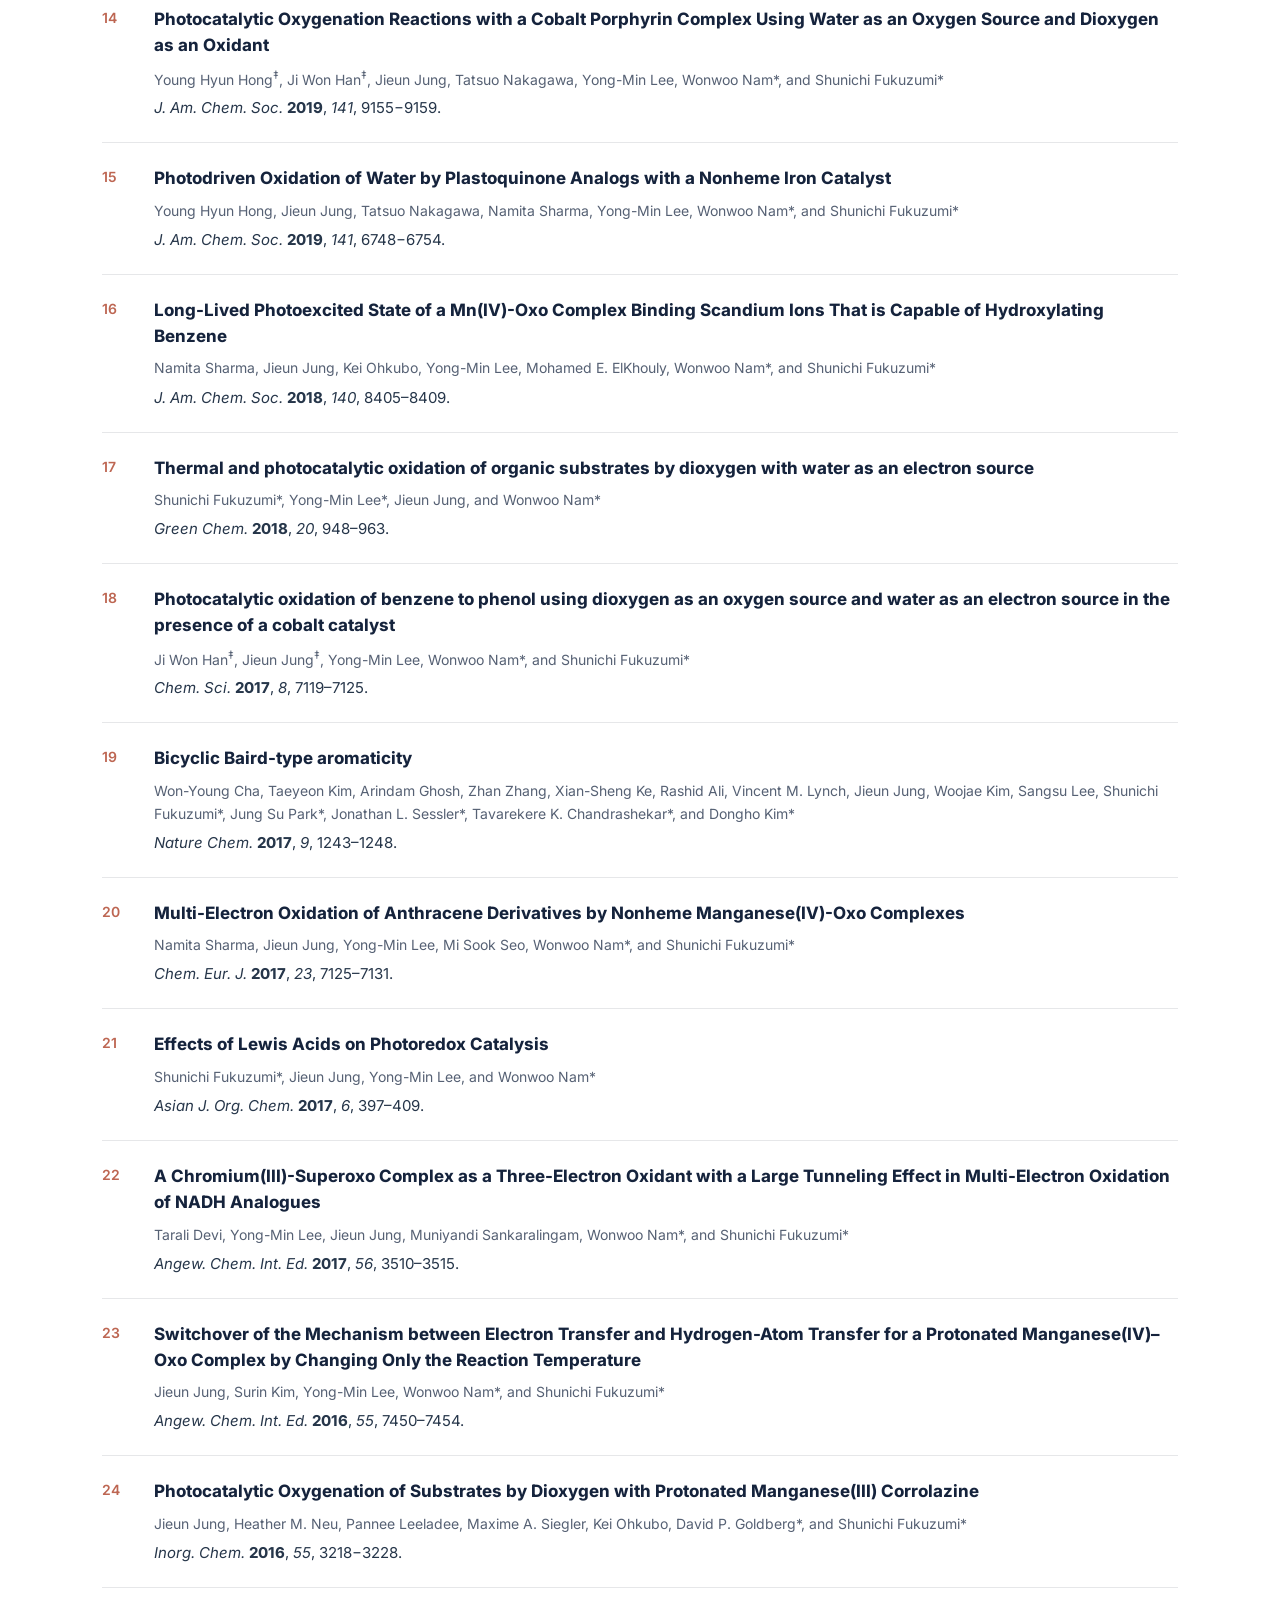
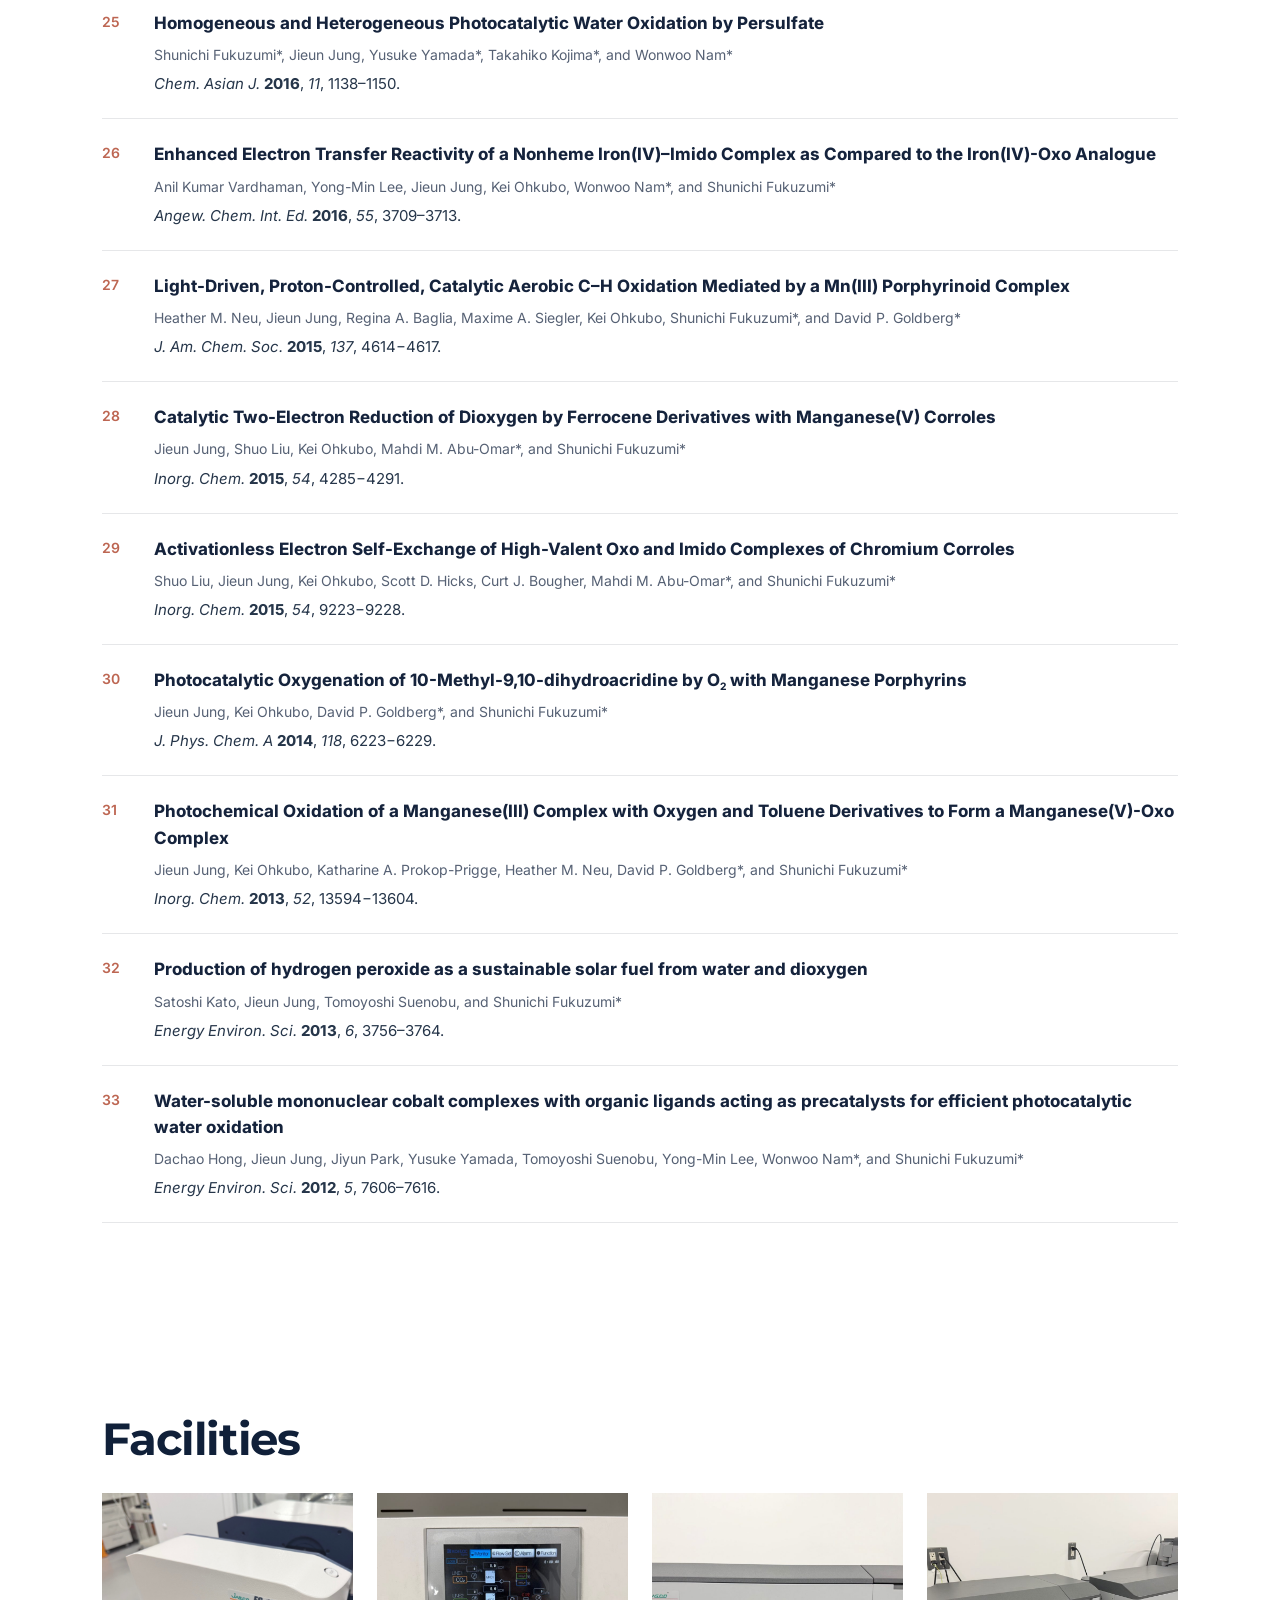
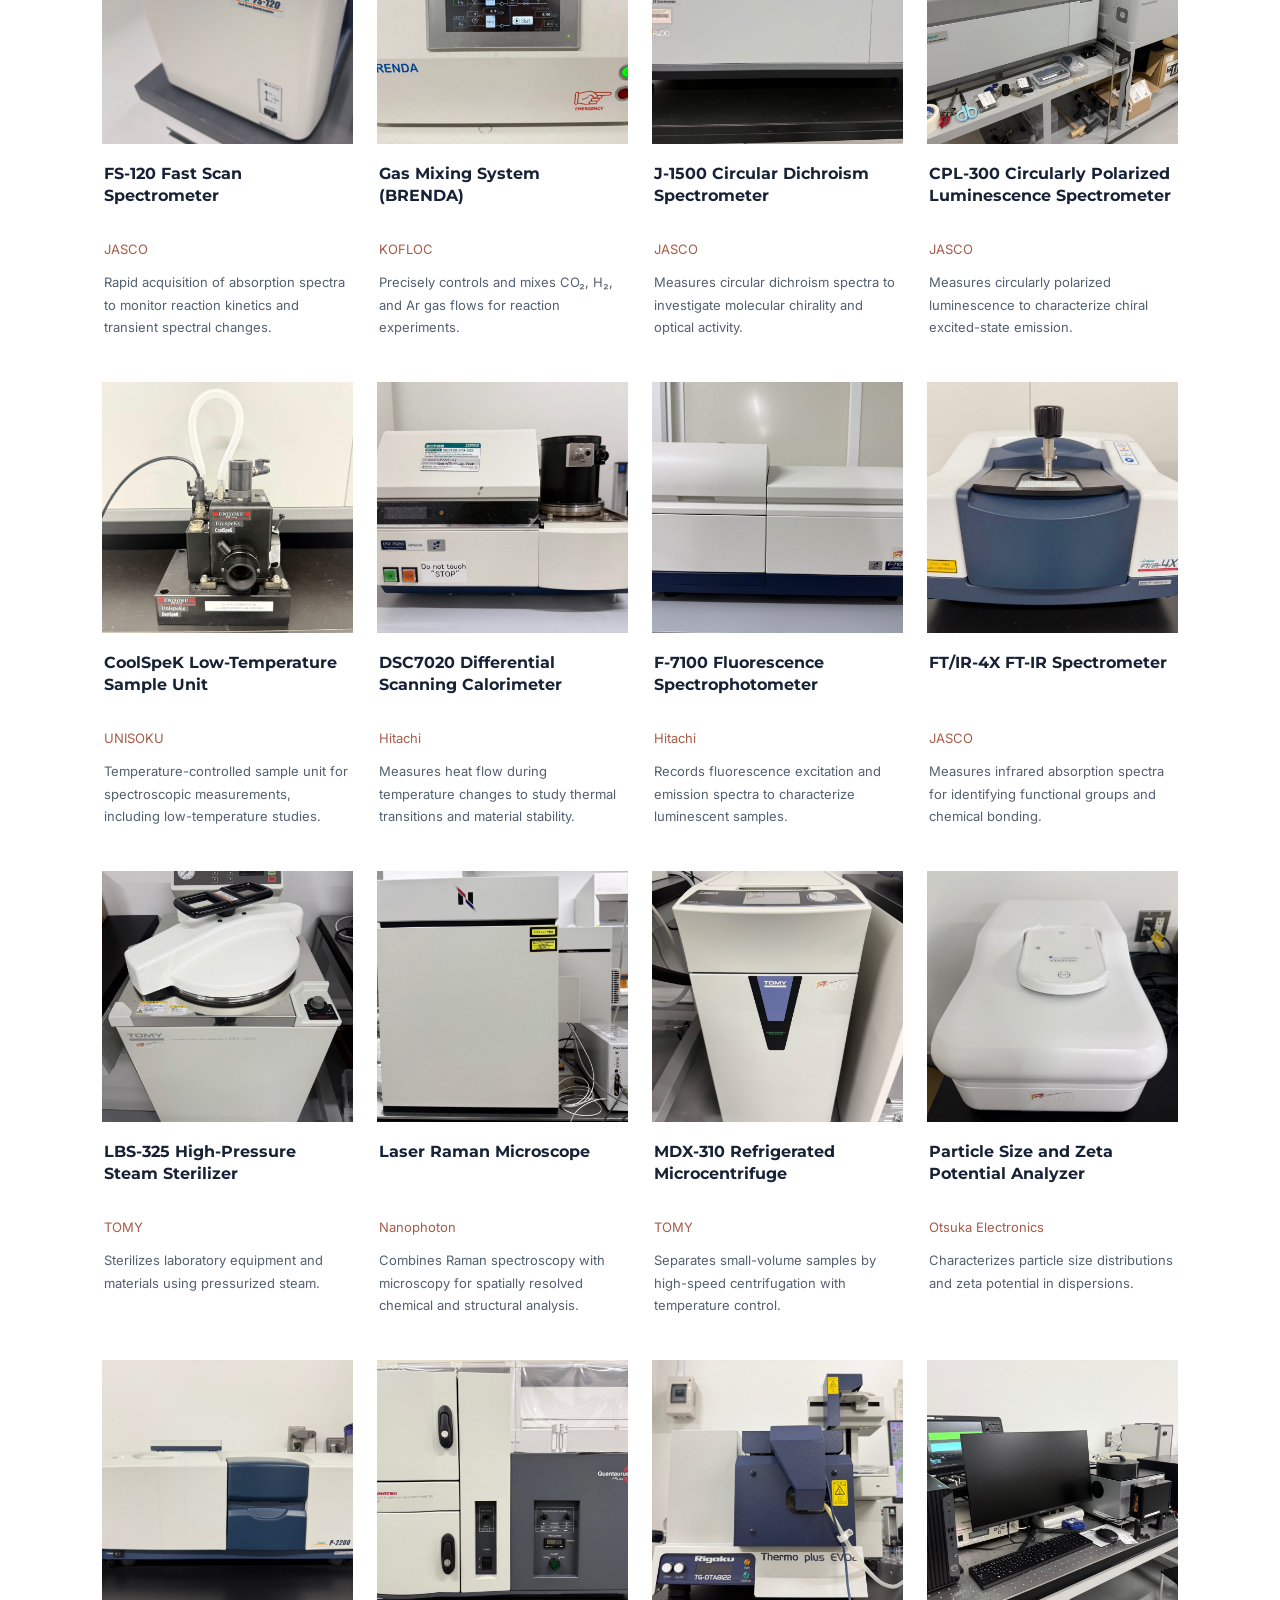
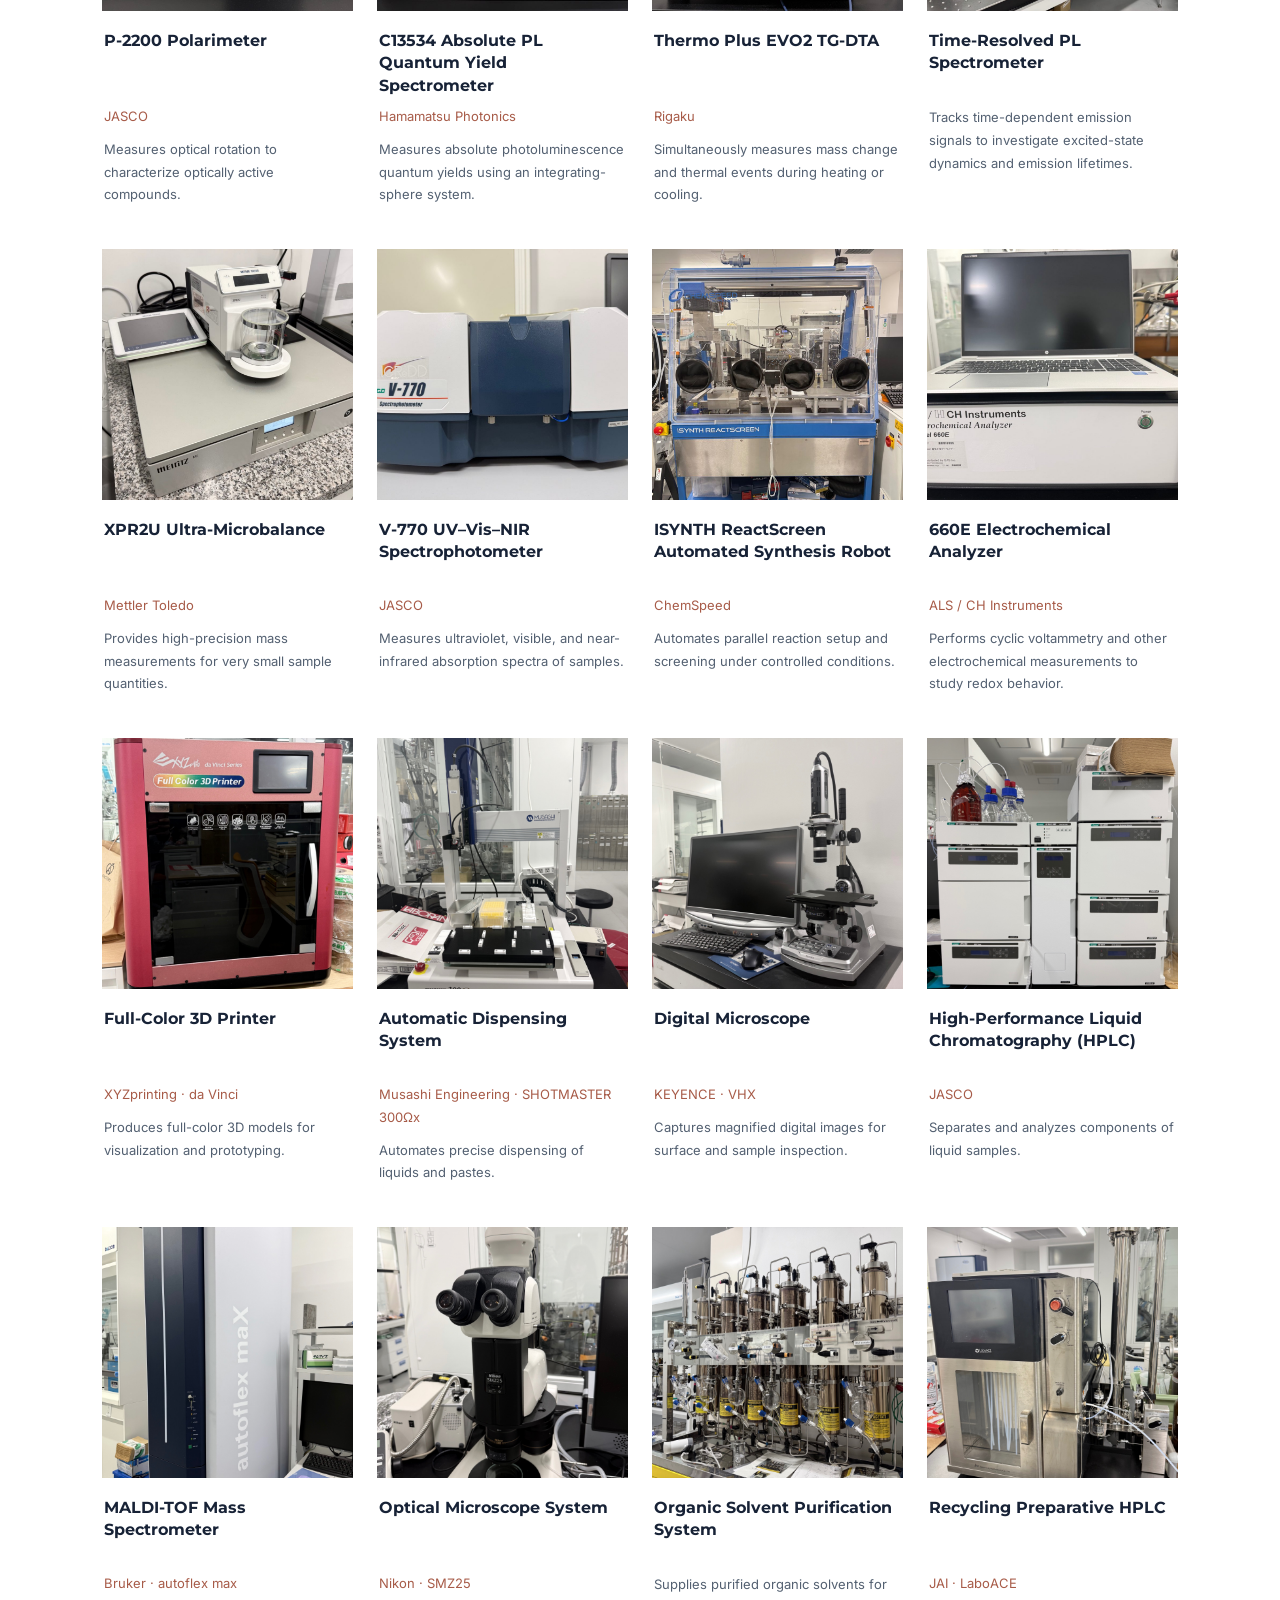
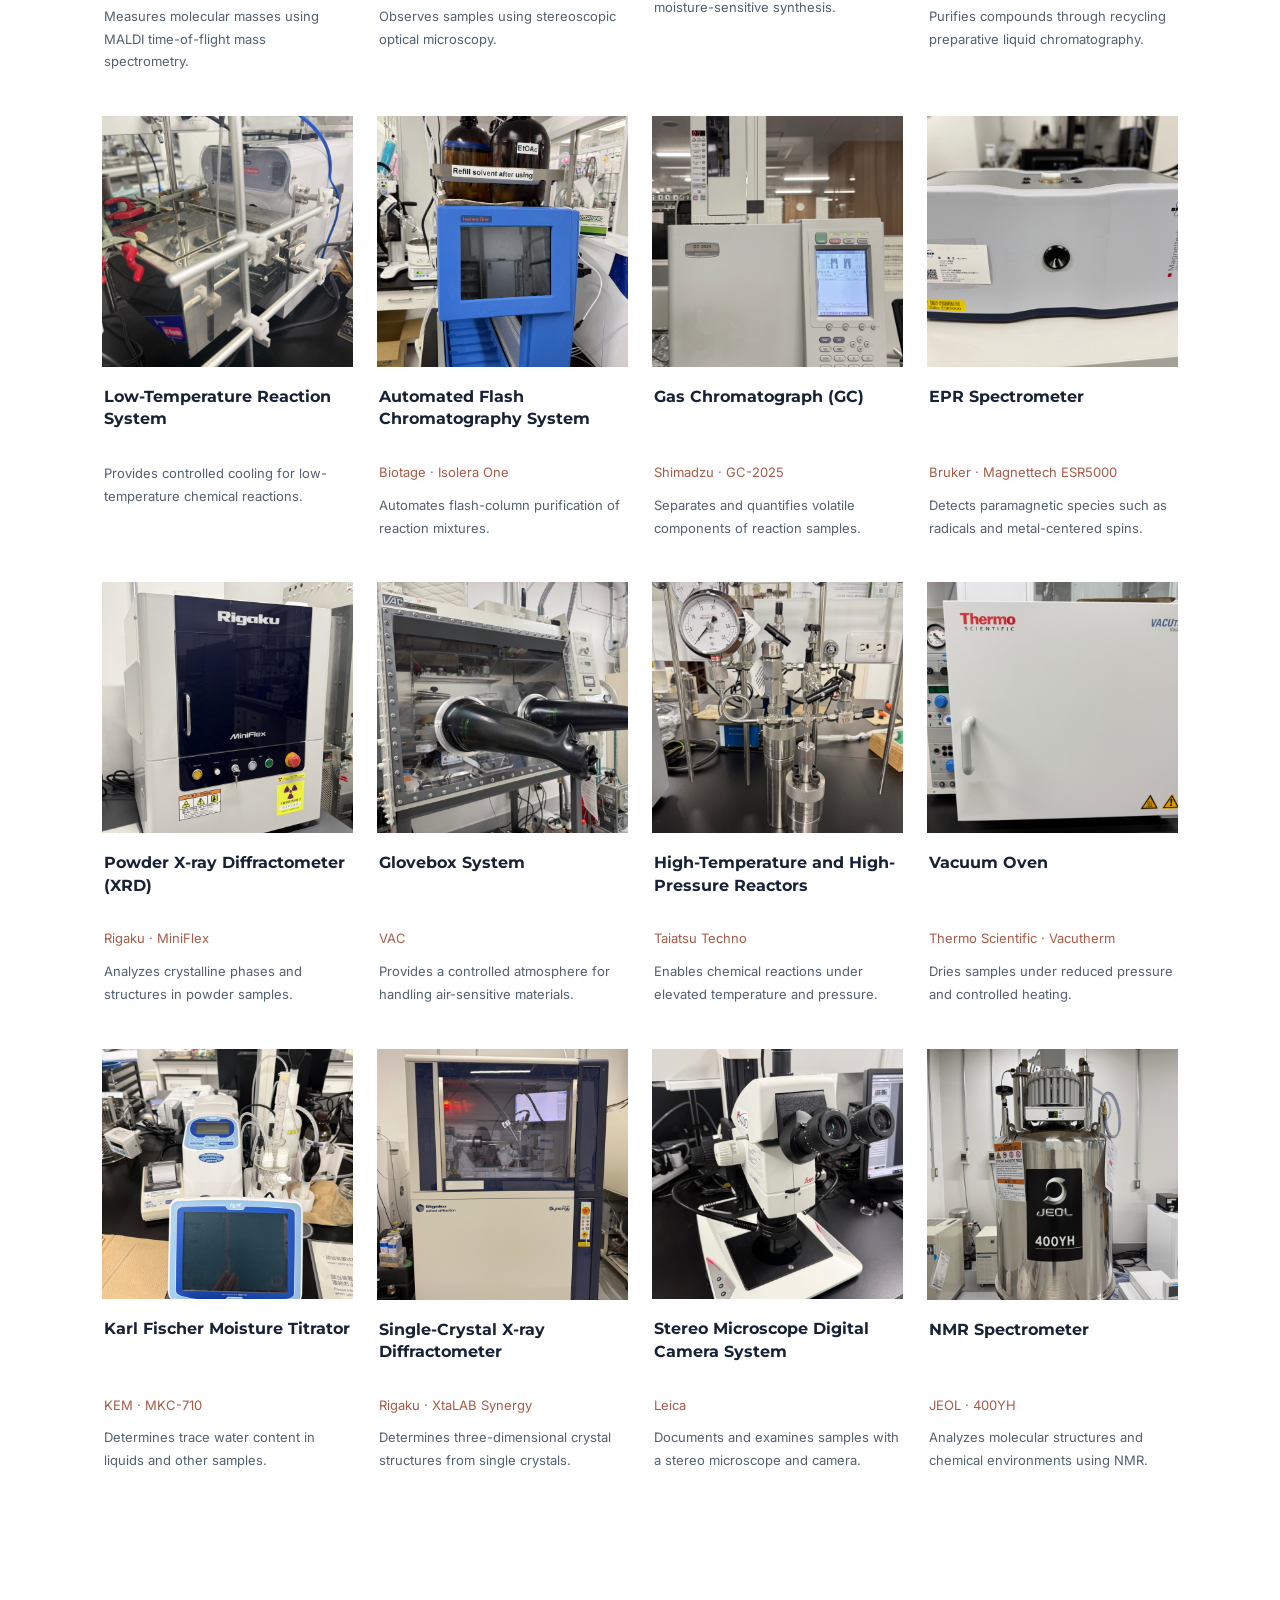
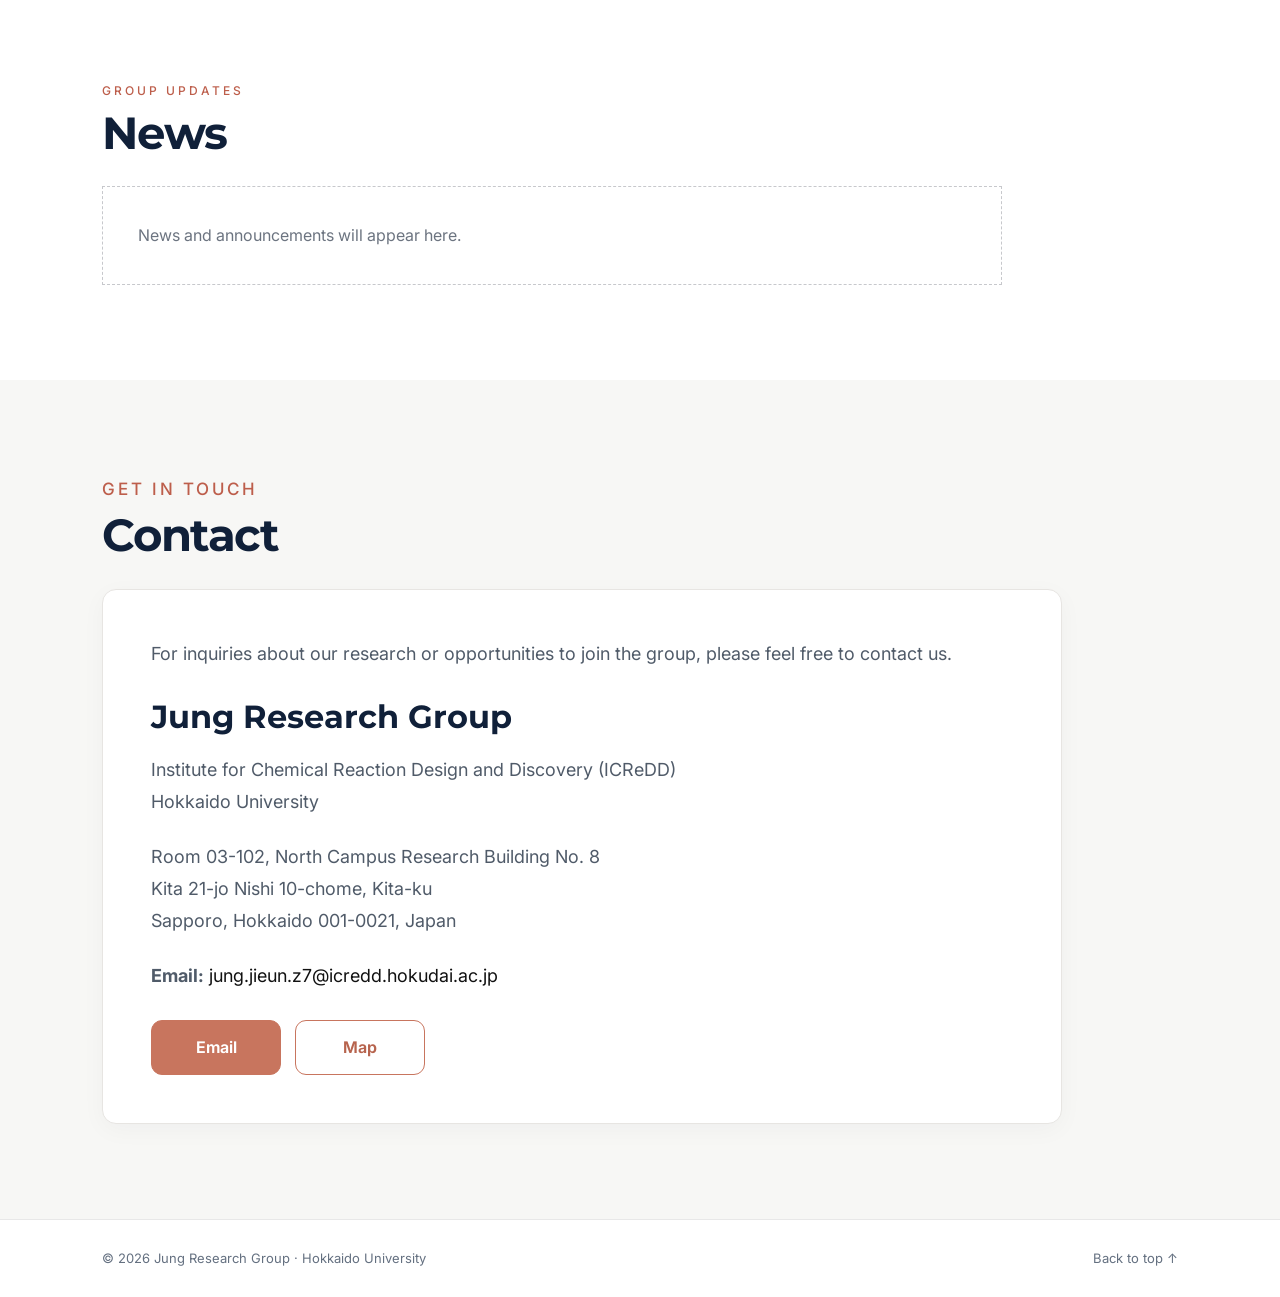
==== commit 727d84e1: "Add files via upload" ====
--- a/index.html
+++ b/index.html
@@ -115,7 +115,7 @@
 <article class="publication-entry"><span class="publication-number">33</span><div class="publication-body"><p class="pub-title"><a class="publication-title-link" href="https://doi.org/10.1039/c2ee21185h" rel="noopener noreferrer" target="_blank">Water-soluble mononuclear cobalt complexes with organic ligands acting as precatalysts for efficient photocatalytic water oxidation</a></p><p class="pub-authors">Dachao Hong, Jieun Jung, Jiyun Park, Yusuke Yamada, Tomoyoshi Suenobu, Yong-Min Lee, Wonwoo Nam*, and Shunichi Fukuzumi*</p><p class="pub-citation"><em class="journal-name">Energy Environ. Sci.</em> <strong>2012</strong>, <em>5</em>, 7606–7616.</p></div></article>
 </div>
 </section>
-<section class="content-section facilities-section" id="facilities"><div class="section-heading"><h2>Facilities</h2></div><div class="facilities-grid"><article class="facility-card"><img alt="FS-120 Fast Scan Spectrometer" loading="lazy" src="assets/fs120.jpg"/><div class="facility-copy"><h3>FS-120 Fast Scan Spectrometer</h3><p class="facility-maker">JASCO</p><p>Rapid acquisition of absorption spectra to monitor reaction kinetics and transient spectral changes.</p></div></article><article class="facility-card"><img alt="Gas Mixing System (BRENDA)" loading="lazy" src="assets/gas-mixer.jpg"/><div class="facility-copy"><h3>Gas Mixing System (BRENDA)</h3><p class="facility-maker">KOFLOC</p><p>Precisely controls and mixes CO₂, H₂, and Ar gas flows for reaction experiments.</p></div></article><article class="facility-card"><img alt="J-1500 Circular Dichroism Spectrometer" loading="lazy" src="assets/cd.jpg"/><div class="facility-copy"><h3>J-1500 Circular Dichroism Spectrometer</h3><p class="facility-maker">JASCO</p><p>Measures circular dichroism spectra to investigate molecular chirality and optical activity.</p></div></article><article class="facility-card"><img alt="CPL-300 Circularly Polarized Luminescence Spectrometer" loading="lazy" src="assets/cpl.jpg"/><div class="facility-copy"><h3>CPL-300 Circularly Polarized Luminescence Spectrometer</h3><p class="facility-maker">JASCO</p><p>Measures circularly polarized luminescence to characterize chiral excited-state emission.</p></div></article><article class="facility-card"><img alt="CoolSpeK Low-Temperature Sample Unit" loading="lazy" src="assets/coolspek.jpg"/><div class="facility-copy"><h3>CoolSpeK Low-Temperature Sample Unit</h3><p class="facility-maker">UNISOKU</p><p>Temperature-controlled sample unit for spectroscopic measurements, including low-temperature studies.</p></div></article><article class="facility-card"><img alt="DSC7020 Differential Scanning Calorimeter" loading="lazy" src="assets/dsc.jpg"/><div class="facility-copy"><h3>DSC7020 Differential Scanning Calorimeter</h3><p class="facility-maker">Hitachi</p><p>Measures heat flow during temperature changes to study thermal transitions and material stability.</p></div></article><article class="facility-card"><img alt="F-7100 Fluorescence Spectrophotometer" loading="lazy" src="assets/fluorometer.jpg"/><div class="facility-copy"><h3>F-7100 Fluorescence Spectrophotometer</h3><p class="facility-maker">Hitachi</p><p>Records fluorescence excitation and emission spectra to characterize luminescent samples.</p></div></article><article class="facility-card"><img alt="FT/IR-4X FT-IR Spectrometer" loading="lazy" src="assets/ftir.jpg"/><div class="facility-copy"><h3>FT/IR-4X FT-IR Spectrometer</h3><p class="facility-maker">JASCO</p><p>Measures infrared absorption spectra for identifying functional groups and chemical bonding.</p></div></article><article class="facility-card"><img alt="LBS-325 High-Pressure Steam Sterilizer" loading="lazy" src="assets/autoclave.jpg"/><div class="facility-copy"><h3>LBS-325 High-Pressure Steam Sterilizer</h3><p class="facility-maker">TOMY</p><p>Sterilizes laboratory equipment and materials using pressurized steam.</p></div></article><article class="facility-card"><img alt="Laser Raman Microscope" loading="lazy" src="assets/raman.jpg"/><div class="facility-copy"><h3>Laser Raman Microscope</h3><p class="facility-maker">Nanophoton</p><p>Combines Raman spectroscopy with microscopy for spatially resolved chemical and structural analysis.</p></div></article><article class="facility-card"><img alt="MDX-310 Refrigerated Microcentrifuge" loading="lazy" src="assets/centrifuge.jpg"/><div class="facility-copy"><h3>MDX-310 Refrigerated Microcentrifuge</h3><p class="facility-maker">TOMY</p><p>Separates small-volume samples by high-speed centrifugation with temperature control.</p></div></article><article class="facility-card"><img alt="Particle Size and Zeta Potential Analyzer" loading="lazy" src="assets/particle.jpg"/><div class="facility-copy"><h3>Particle Size and Zeta Potential Analyzer</h3><p class="facility-maker">Otsuka Electronics</p><p>Characterizes particle size distributions and zeta potential in dispersions.</p></div></article><article class="facility-card"><img alt="P-2200 Polarimeter" loading="lazy" src="assets/polarimeter.jpg"/><div class="facility-copy"><h3>P-2200 Polarimeter</h3><p class="facility-maker">JASCO</p><p>Measures optical rotation to characterize optically active compounds.</p></div></article><article class="facility-card"><img alt="C13534 Absolute PL Quantum Yield Spectrometer" loading="lazy" src="assets/quantum-yield.jpg"/><div class="facility-copy"><h3>C13534 Absolute PL Quantum Yield Spectrometer</h3><p class="facility-maker">Hamamatsu Photonics</p><p>Measures absolute photoluminescence quantum yields using an integrating-sphere system.</p></div></article><article class="facility-card"><img alt="Thermo Plus EVO2 TG-DTA" loading="lazy" src="assets/tgdta.jpg"/><div class="facility-copy"><h3>Thermo Plus EVO2 TG-DTA</h3><p class="facility-maker">Rigaku</p><p>Simultaneously measures mass change and thermal events during heating or cooling.</p></div></article><article class="facility-card"><img alt="Time-Resolved Photoluminescence Spectrometer" loading="lazy" src="assets/trpl.jpg"/><div class="facility-copy"><h3>Time-Resolved Photoluminescence Spectrometer</h3><p>Tracks time-dependent emission signals to investigate excited-state dynamics and emission lifetimes.</p></div></article><article class="facility-card"><img alt="XPR2U Ultra-Microbalance" loading="lazy" src="assets/microbalance.jpg"/><div class="facility-copy"><h3>XPR2U Ultra-Microbalance</h3><p class="facility-maker">Mettler Toledo</p><p>Provides high-precision mass measurements for very small sample quantities.</p></div></article><article class="facility-card"><img alt="V-770 UV–Vis–NIR Spectrophotometer" loading="lazy" src="assets/uvvis.jpg"/><div class="facility-copy"><h3>V-770 UV–Vis–NIR Spectrophotometer</h3><p class="facility-maker">JASCO</p><p>Measures ultraviolet, visible, and near-infrared absorption spectra of samples.</p></div></article><article class="facility-card"><img alt="ISYNTH ReactScreen Automated Synthesis Robot" loading="lazy" src="assets/robot.jpg"/><div class="facility-copy"><h3>ISYNTH ReactScreen Automated Synthesis Robot</h3><p class="facility-maker">ChemSpeed</p><p>Automates parallel reaction setup and screening under controlled conditions.</p></div></article><article class="facility-card"><img alt="660E Electrochemical Analyzer" loading="lazy" src="assets/cv.jpg"/><div class="facility-copy"><h3>660E Electrochemical Analyzer</h3><p class="facility-maker">ALS / CH Instruments</p><p>Performs cyclic voltammetry and other electrochemical measurements to study redox behavior.</p></div></article><article class="facility-card"><img alt="Full-Color 3D Printer" loading="lazy" src="assets/facility-new-01.jpg"/><div class="facility-copy"><h3>Full-Color 3D Printer</h3><p class="facility-maker">XYZprinting · da Vinci</p><p>Produces full-color 3D models for visualization and prototyping.</p></div></article><article class="facility-card"><img alt="Automatic Dispensing System" loading="lazy" src="assets/facility-new-02.jpg"/><div class="facility-copy"><h3>Automatic Dispensing System</h3><p class="facility-maker">Musashi Engineering · SHOTMASTER 300Ωx</p><p>Automates precise dispensing of liquids and pastes.</p></div></article><article class="facility-card"><img alt="Digital Microscope" loading="lazy" src="assets/facility-new-03.jpg"/><div class="facility-copy"><h3>Digital Microscope</h3><p class="facility-maker">KEYENCE · VHX</p><p>Captures magnified digital images for surface and sample inspection.</p></div></article><article class="facility-card"><img alt="High-Performance Liquid Chromatography (HPLC)" loading="lazy" src="assets/facility-new-04.jpg"/><div class="facility-copy"><h3>High-Performance Liquid Chromatography (HPLC)</h3><p class="facility-maker">JASCO</p><p>Separates and analyzes components of liquid samples.</p></div></article><article class="facility-card"><img alt="MALDI-TOF Mass Spectrometer" loading="lazy" src="assets/facility-new-05.jpg"/><div class="facility-copy"><h3>MALDI-TOF Mass Spectrometer</h3><p class="facility-maker">Bruker · autoflex max</p><p>Measures molecular masses using MALDI time-of-flight mass spectrometry.</p></div></article><article class="facility-card"><img alt="Optical Microscope System" loading="lazy" src="assets/facility-new-06.jpg"/><div class="facility-copy"><h3>Optical Microscope System</h3><p class="facility-maker">Nikon · SMZ25</p><p>Observes samples using stereoscopic optical microscopy.</p></div></article><article class="facility-card"><img alt="Organic Solvent Purification System" loading="lazy" src="assets/facility-new-07.jpg"/><div class="facility-copy"><h3>Organic Solvent Purification System</h3><p>Supplies purified organic solvents for moisture-sensitive synthesis.</p></div></article><article class="facility-card"><img alt="Recycling Preparative HPLC" loading="lazy" src="assets/facility-new-08.jpg"/><div class="facility-copy"><h3>Recycling Preparative HPLC</h3><p class="facility-maker">JAI · LaboACE</p><p>Purifies compounds through recycling preparative liquid chromatography.</p></div></article><article class="facility-card"><img alt="Low-Temperature Reaction System" loading="lazy" src="assets/facility-new-09.jpg"/><div class="facility-copy"><h3>Low-Temperature Reaction System</h3><p>Provides controlled cooling for low-temperature chemical reactions.</p></div></article><article class="facility-card"><img alt="Automated Flash Chromatography System" loading="lazy" src="assets/facility-new-10.jpg"/><div class="facility-copy"><h3>Automated Flash Chromatography System</h3><p class="facility-maker">Biotage · Isolera One</p><p>Automates flash-column purification of reaction mixtures.</p></div></article><article class="facility-card"><img alt="Gas Chromatograph (GC)" loading="lazy" src="assets/facility-new-11.jpg"/><div class="facility-copy"><h3>Gas Chromatograph (GC)</h3><p class="facility-maker">Shimadzu · GC-2025</p><p>Separates and quantifies volatile components of reaction samples.</p></div></article><article class="facility-card"><img alt="EPR Spectrometer" loading="lazy" src="assets/facility-new-12.jpg"/><div class="facility-copy"><h3>EPR Spectrometer</h3><p class="facility-maker">Bruker · Magnettech ESR5000</p><p>Detects paramagnetic species such as radicals and metal-centered spins.</p></div></article><article class="facility-card"><img alt="Powder X-ray Diffractometer (XRD)" loading="lazy" src="assets/facility-new-13.jpg"/><div class="facility-copy"><h3>Powder X-ray Diffractometer (XRD)</h3><p class="facility-maker">Rigaku · MiniFlex</p><p>Analyzes crystalline phases and structures in powder samples.</p></div></article><article class="facility-card"><img alt="Glovebox System" loading="lazy" src="assets/facility-new-14.jpg"/><div class="facility-copy"><h3>Glovebox System</h3><p class="facility-maker">VAC</p><p>Provides a controlled atmosphere for handling air-sensitive materials.</p></div></article><article class="facility-card"><img alt="High-Temperature and High-Pressure Reactors" loading="lazy" src="assets/facility-new-15.jpg"/><div class="facility-copy"><h3>High-Temperature and High-Pressure Reactors</h3><p class="facility-maker">Taiatsu Techno</p><p>Enables chemical reactions under elevated temperature and pressure.</p></div></article><article class="facility-card"><img alt="Vacuum Oven" loading="lazy" src="assets/facility-new-16.jpg"/><div class="facility-copy"><h3>Vacuum Oven</h3><p class="facility-maker">Thermo Scientific · Vacutherm</p><p>Dries samples under reduced pressure and controlled heating.</p></div></article><article class="facility-card"><img alt="Karl Fischer Moisture Titrator" loading="lazy" src="assets/facility-new-17.jpg"/><div class="facility-copy"><h3>Karl Fischer Moisture Titrator</h3><p class="facility-maker">KEM · MKC-710</p><p>Determines trace water content in liquids and other samples.</p></div></article><article class="facility-card"><img alt="Single-Crystal X-ray Diffractometer" loading="lazy" src="assets/facility-new-18.jpg"/><div class="facility-copy"><h3>Single-Crystal X-ray Diffractometer</h3><p class="facility-maker">Rigaku · XtaLAB Synergy</p><p>Determines three-dimensional crystal structures from single crystals.</p></div></article><article class="facility-card"><img alt="Stereo Microscope Digital Camera System" loading="lazy" src="assets/facility-new-19.jpg"/><div class="facility-copy"><h3>Stereo Microscope Digital Camera System</h3><p class="facility-maker">Leica</p><p>Documents and examines samples with a stereo microscope and camera.</p></div></article><article class="facility-card"><img alt="NMR Spectrometer" loading="lazy" src="assets/facility-new-20.jpg"/><div class="facility-copy"><h3>NMR Spectrometer</h3><p class="facility-maker">JEOL · 400YH</p><p>Analyzes molecular structures and chemical environments using NMR.</p></div></article></div></section><section class="content-section" id="news">
+<section class="content-section facilities-section" id="facilities"><div class="section-heading"><h2>Facilities</h2></div><div class="facilities-grid"><article class="facility-card"><img alt="FS-120 Fast Scan Spectrometer" class="fs120-photo" loading="lazy" src="assets/fs120.jpg"/><div class="facility-copy"><h3>FS-120 Fast Scan Spectrometer</h3><p class="facility-maker">JASCO</p><p>Rapid acquisition of absorption spectra to monitor reaction kinetics and transient spectral changes.</p></div></article><article class="facility-card"><img alt="Gas Mixing System (BRENDA)" loading="lazy" src="assets/gas-mixer.jpg"/><div class="facility-copy"><h3>Gas Mixing System (BRENDA)</h3><p class="facility-maker">KOFLOC</p><p>Precisely controls and mixes CO₂, H₂, and Ar gas flows for reaction experiments.</p></div></article><article class="facility-card"><img alt="J-1500 Circular Dichroism Spectrometer" loading="lazy" src="assets/cd.jpg"/><div class="facility-copy"><h3>J-1500 Circular Dichroism Spectrometer</h3><p class="facility-maker">JASCO</p><p>Measures circular dichroism spectra to investigate molecular chirality and optical activity.</p></div></article><article class="facility-card"><img alt="CPL-300 Circularly Polarized Luminescence Spectrometer" loading="lazy" src="assets/cpl.jpg"/><div class="facility-copy"><h3>CPL-300 Circularly Polarized Luminescence Spectrometer</h3><p class="facility-maker">JASCO</p><p>Measures circularly polarized luminescence to characterize chiral excited-state emission.</p></div></article><article class="facility-card"><img alt="CoolSpeK Low-Temperature Sample Unit" loading="lazy" src="assets/coolspek.jpg"/><div class="facility-copy"><h3>CoolSpeK Low-Temperature Sample Unit</h3><p class="facility-maker">UNISOKU</p><p>Temperature-controlled sample unit for spectroscopic measurements, including low-temperature studies.</p></div></article><article class="facility-card"><img alt="DSC7020 Differential Scanning Calorimeter" loading="lazy" src="assets/dsc.jpg"/><div class="facility-copy"><h3>DSC7020 Differential Scanning Calorimeter</h3><p class="facility-maker">Hitachi</p><p>Measures heat flow during temperature changes to study thermal transitions and material stability.</p></div></article><article class="facility-card"><img alt="F-7100 Fluorescence Spectrophotometer" loading="lazy" src="assets/fluorometer.jpg"/><div class="facility-copy"><h3>F-7100 Fluorescence Spectrophotometer</h3><p class="facility-maker">Hitachi</p><p>Records fluorescence excitation and emission spectra to characterize luminescent samples.</p></div></article><article class="facility-card"><img alt="FT/IR-4X FT-IR Spectrometer" loading="lazy" src="assets/ftir.jpg"/><div class="facility-copy"><h3>FT/IR-4X FT-IR Spectrometer</h3><p class="facility-maker">JASCO</p><p>Measures infrared absorption spectra for identifying functional groups and chemical bonding.</p></div></article><article class="facility-card"><img alt="LBS-325 High-Pressure Steam Sterilizer" loading="lazy" src="assets/autoclave.jpg"/><div class="facility-copy"><h3>LBS-325 High-Pressure Steam Sterilizer</h3><p class="facility-maker">TOMY</p><p>Sterilizes laboratory equipment and materials using pressurized steam.</p></div></article><article class="facility-card"><img alt="Laser Raman Microscope" loading="lazy" src="assets/raman.jpg"/><div class="facility-copy"><h3>Laser Raman Microscope</h3><p class="facility-maker">Nanophoton</p><p>Combines Raman spectroscopy with microscopy for spatially resolved chemical and structural analysis.</p></div></article><article class="facility-card"><img alt="MDX-310 Refrigerated Microcentrifuge" loading="lazy" src="assets/centrifuge.jpg"/><div class="facility-copy"><h3>MDX-310 Refrigerated Microcentrifuge</h3><p class="facility-maker">TOMY</p><p>Separates small-volume samples by high-speed centrifugation with temperature control.</p></div></article><article class="facility-card"><img alt="Particle Size and Zeta Potential Analyzer" loading="lazy" src="assets/particle.jpg"/><div class="facility-copy"><h3>Particle Size and Zeta Potential Analyzer</h3><p class="facility-maker">Otsuka Electronics</p><p>Characterizes particle size distributions and zeta potential in dispersions.</p></div></article><article class="facility-card"><img alt="P-2200 Polarimeter" loading="lazy" src="assets/polarimeter.jpg"/><div class="facility-copy"><h3>P-2200 Polarimeter</h3><p class="facility-maker">JASCO</p><p>Measures optical rotation to characterize optically active compounds.</p></div></article><article class="facility-card"><img alt="C13534 Absolute PL Quantum Yield Spectrometer" loading="lazy" src="assets/quantum-yield.jpg"/><div class="facility-copy"><h3>C13534 Absolute PL Quantum Yield Spectrometer</h3><p class="facility-maker">Hamamatsu Photonics</p><p>Measures absolute photoluminescence quantum yields using an integrating-sphere system.</p></div></article><article class="facility-card"><img alt="Thermo Plus EVO2 TG-DTA" loading="lazy" src="assets/tgdta.jpg"/><div class="facility-copy"><h3>Thermo Plus EVO2 TG-DTA</h3><p class="facility-maker">Rigaku</p><p>Simultaneously measures mass change and thermal events during heating or cooling.</p></div></article><article class="facility-card"><img alt="Time-Resolved PL Spectrometer" loading="lazy" src="assets/trpl.jpg"/><div class="facility-copy"><h3>Time-Resolved PL Spectrometer</h3><p>Tracks time-dependent emission signals to investigate excited-state dynamics and emission lifetimes.</p></div></article><article class="facility-card"><img alt="XPR2U Ultra-Microbalance" loading="lazy" src="assets/microbalance.jpg"/><div class="facility-copy"><h3>XPR2U Ultra-Microbalance</h3><p class="facility-maker">Mettler Toledo</p><p>Provides high-precision mass measurements for very small sample quantities.</p></div></article><article class="facility-card"><img alt="V-770 UV–Vis–NIR Spectrophotometer" loading="lazy" src="assets/uvvis.jpg"/><div class="facility-copy"><h3>V-770 UV–Vis–NIR Spectrophotometer</h3><p class="facility-maker">JASCO</p><p>Measures ultraviolet, visible, and near-infrared absorption spectra of samples.</p></div></article><article class="facility-card"><img alt="ISYNTH ReactScreen Automated Synthesis Robot" loading="lazy" src="assets/robot.jpg"/><div class="facility-copy"><h3>ISYNTH ReactScreen Automated Synthesis Robot</h3><p class="facility-maker">ChemSpeed</p><p>Automates parallel reaction setup and screening under controlled conditions.</p></div></article><article class="facility-card"><img alt="660E Electrochemical Analyzer" loading="lazy" src="assets/cv.jpg"/><div class="facility-copy"><h3>660E Electrochemical Analyzer</h3><p class="facility-maker">ALS / CH Instruments</p><p>Performs cyclic voltammetry and other electrochemical measurements to study redox behavior.</p></div></article><article class="facility-card"><img alt="Full-Color 3D Printer" loading="lazy" src="assets/facility-new-01.jpg"/><div class="facility-copy"><h3>Full-Color 3D Printer</h3><p class="facility-maker">XYZprinting · da Vinci</p><p>Produces full-color 3D models for visualization and prototyping.</p></div></article><article class="facility-card"><img alt="Automatic Dispensing System" loading="lazy" src="assets/facility-new-02.jpg"/><div class="facility-copy"><h3>Automatic Dispensing System</h3><p class="facility-maker">Musashi Engineering · SHOTMASTER 300Ωx</p><p>Automates precise dispensing of liquids and pastes.</p></div></article><article class="facility-card"><img alt="Digital Microscope" loading="lazy" src="assets/facility-new-03.jpg"/><div class="facility-copy"><h3>Digital Microscope</h3><p class="facility-maker">KEYENCE · VHX</p><p>Captures magnified digital images for surface and sample inspection.</p></div></article><article class="facility-card"><img alt="High-Performance Liquid Chromatography (HPLC)" loading="lazy" src="assets/facility-new-04.jpg"/><div class="facility-copy"><h3>High-Performance Liquid Chromatography (HPLC)</h3><p class="facility-maker">JASCO</p><p>Separates and analyzes components of liquid samples.</p></div></article><article class="facility-card"><img alt="MALDI-TOF Mass Spectrometer" loading="lazy" src="assets/facility-new-05.jpg"/><div class="facility-copy"><h3>MALDI-TOF Mass Spectrometer</h3><p class="facility-maker">Bruker · autoflex max</p><p>Measures molecular masses using MALDI time-of-flight mass spectrometry.</p></div></article><article class="facility-card"><img alt="Optical Microscope System" loading="lazy" src="assets/facility-new-06.jpg"/><div class="facility-copy"><h3>Optical Microscope System</h3><p class="facility-maker">Nikon · SMZ25</p><p>Observes samples using stereoscopic optical microscopy.</p></div></article><article class="facility-card"><img alt="Organic Solvent Purification System" loading="lazy" src="assets/facility-new-07.jpg"/><div class="facility-copy"><h3>Organic Solvent Purification System</h3><p>Supplies purified organic solvents for moisture-sensitive synthesis.</p></div></article><article class="facility-card"><img alt="Recycling Preparative HPLC" loading="lazy" src="assets/facility-new-08.jpg"/><div class="facility-copy"><h3>Recycling Preparative HPLC</h3><p class="facility-maker">JAI · LaboACE</p><p>Purifies compounds through recycling preparative liquid chromatography.</p></div></article><article class="facility-card"><img alt="Low-Temperature Reaction System" loading="lazy" src="assets/facility-new-09.jpg"/><div class="facility-copy"><h3>Low-Temperature Reaction System</h3><p>Provides controlled cooling for low-temperature chemical reactions.</p></div></article><article class="facility-card"><img alt="Automated Flash Chromatography System" loading="lazy" src="assets/facility-new-10.jpg"/><div class="facility-copy"><h3>Automated Flash Chromatography System</h3><p class="facility-maker">Biotage · Isolera One</p><p>Automates flash-column purification of reaction mixtures.</p></div></article><article class="facility-card"><img alt="Gas Chromatograph (GC)" loading="lazy" src="assets/facility-new-11.jpg"/><div class="facility-copy"><h3>Gas Chromatograph (GC)</h3><p class="facility-maker">Shimadzu · GC-2025</p><p>Separates and quantifies volatile components of reaction samples.</p></div></article><article class="facility-card"><img alt="EPR Spectrometer" loading="lazy" src="assets/facility-new-12.jpg"/><div class="facility-copy"><h3>EPR Spectrometer</h3><p class="facility-maker">Bruker · Magnettech ESR5000</p><p>Detects paramagnetic species such as radicals and metal-centered spins.</p></div></article><article class="facility-card"><img alt="Powder X-ray Diffractometer (XRD)" loading="lazy" src="assets/facility-new-13.jpg"/><div class="facility-copy"><h3>Powder X-ray Diffractometer (XRD)</h3><p class="facility-maker">Rigaku · MiniFlex</p><p>Analyzes crystalline phases and structures in powder samples.</p></div></article><article class="facility-card"><img alt="Glovebox System" loading="lazy" src="assets/facility-new-14.jpg"/><div class="facility-copy"><h3>Glovebox System</h3><p class="facility-maker">VAC</p><p>Provides a controlled atmosphere for handling air-sensitive materials.</p></div></article><article class="facility-card"><img alt="High-Temperature and High-Pressure Reactors" loading="lazy" src="assets/facility-new-15.jpg"/><div class="facility-copy"><h3>High-Temperature and High-Pressure Reactors</h3><p class="facility-maker">Taiatsu Techno</p><p>Enables chemical reactions under elevated temperature and pressure.</p></div></article><article class="facility-card"><img alt="Vacuum Oven" loading="lazy" src="assets/facility-new-16.jpg"/><div class="facility-copy"><h3>Vacuum Oven</h3><p class="facility-maker">Thermo Scientific · Vacutherm</p><p>Dries samples under reduced pressure and controlled heating.</p></div></article><article class="facility-card"><img alt="Karl Fischer Moisture Titrator" loading="lazy" src="assets/facility-new-17.jpg"/><div class="facility-copy"><h3>Karl Fischer Moisture Titrator</h3><p class="facility-maker">KEM · MKC-710</p><p>Determines trace water content in liquids and other samples.</p></div></article><article class="facility-card"><img alt="Single-Crystal X-ray Diffractometer" loading="lazy" src="assets/facility-new-18.jpg"/><div class="facility-copy"><h3>Single-Crystal X-ray Diffractometer</h3><p class="facility-maker">Rigaku · XtaLAB Synergy</p><p>Determines three-dimensional crystal structures from single crystals.</p></div></article><article class="facility-card"><img alt="Stereo Microscope Digital Camera System" loading="lazy" src="assets/facility-new-19.jpg"/><div class="facility-copy"><h3>Stereo Microscope Digital Camera System</h3><p class="facility-maker">Leica</p><p>Documents and examines samples with a stereo microscope and camera.</p></div></article><article class="facility-card"><img alt="NMR Spectrometer" loading="lazy" src="assets/facility-new-20.jpg"/><div class="facility-copy"><h3>NMR Spectrometer</h3><p class="facility-maker">JEOL · 400YH</p><p>Analyzes molecular structures and chemical environments using NMR.</p></div></article></div></section><section class="content-section" id="news">
 <div class="section-heading"><p class="eyebrow">GROUP UPDATES</p><h2>News</h2></div>
 <div class="empty-panel">News and announcements will appear here.</div>
 </section>
--- a/style.css
+++ b/style.css
@@ -216,3 +216,9 @@
 @media(max-width:760px){.facilities-grid{grid-template-columns:repeat(2,minmax(0,1fr))}}
 @media(max-width:520px){.facilities-grid{grid-template-columns:1fr}}
 
+
+/* Consistent manufacturer baseline within each facilities row */
+.facility-copy h3{min-height:calc(1.4em * 3)}
+/* Keep the FS-120 instrument in view; crop excess on the right */
+.facility-card img.fs120-photo{object-position:left center}
+@media(max-width:600px){.facility-copy h3{min-height:0}}
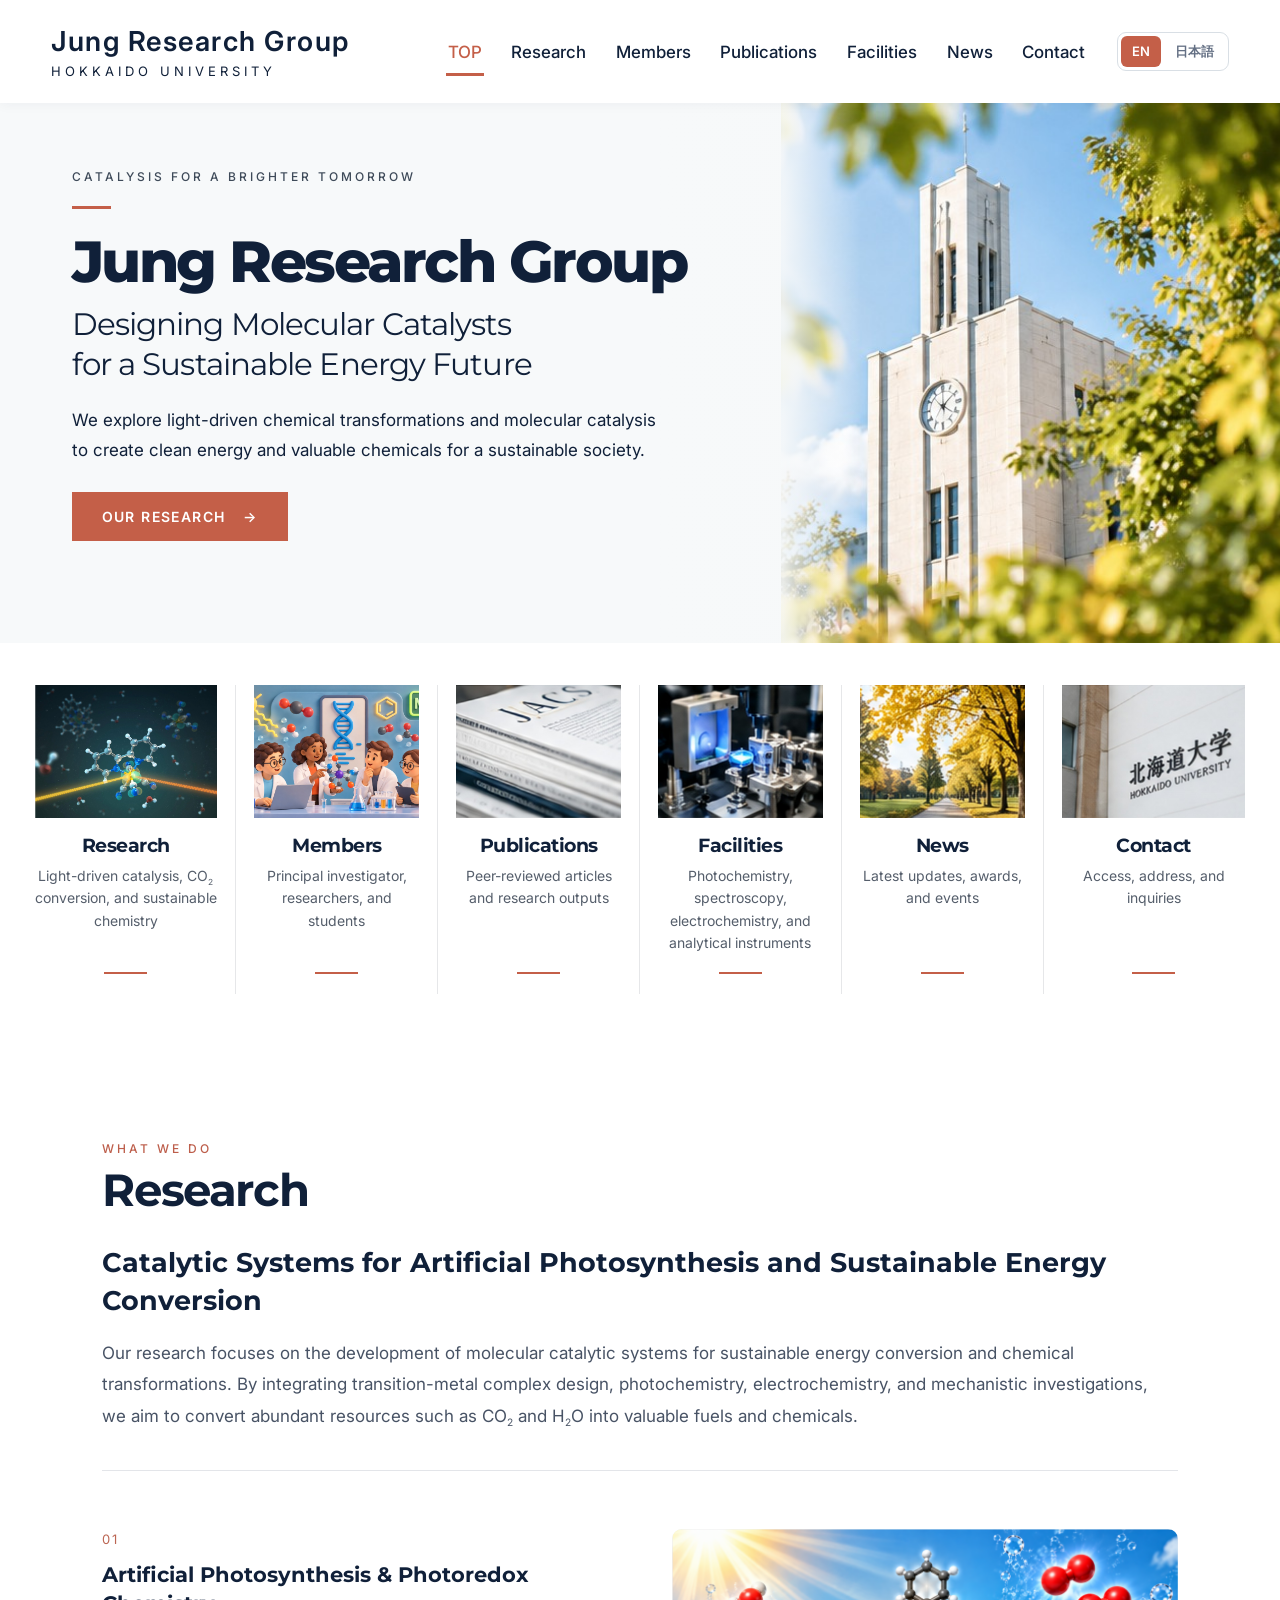
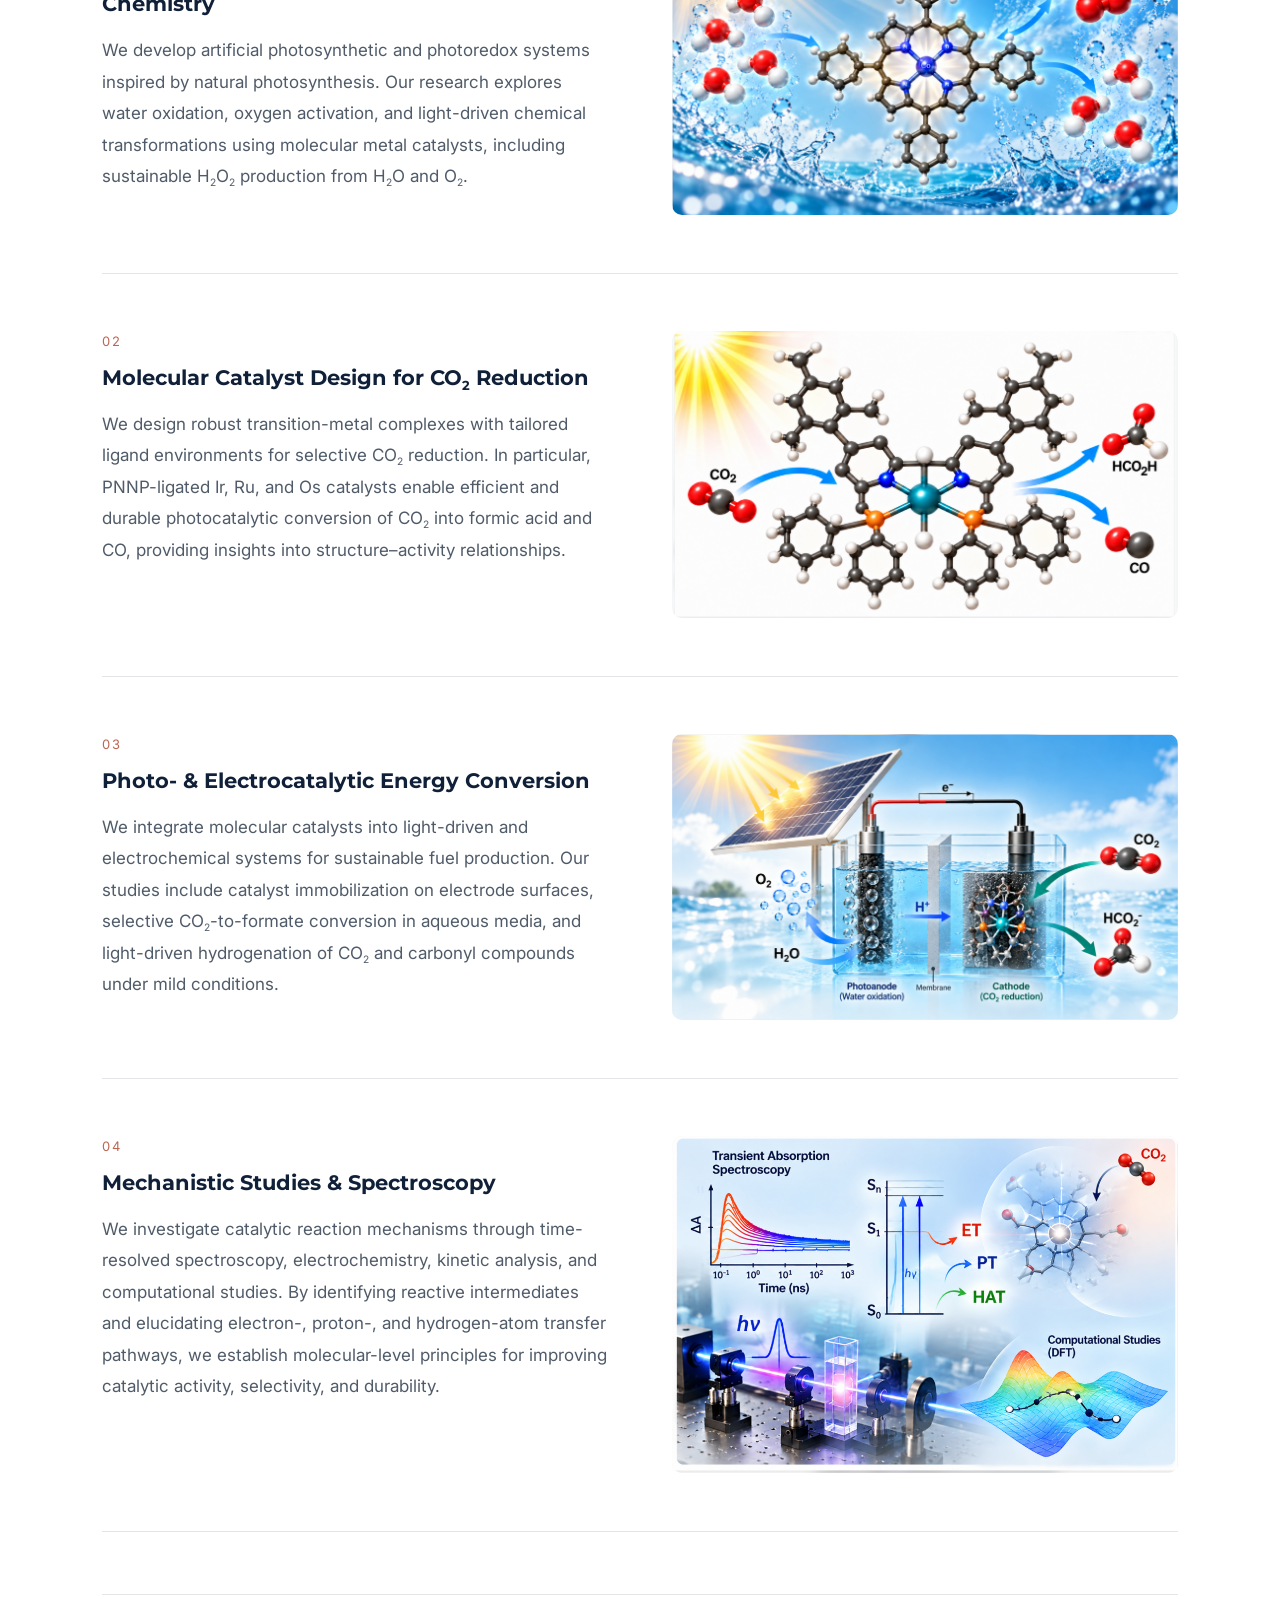
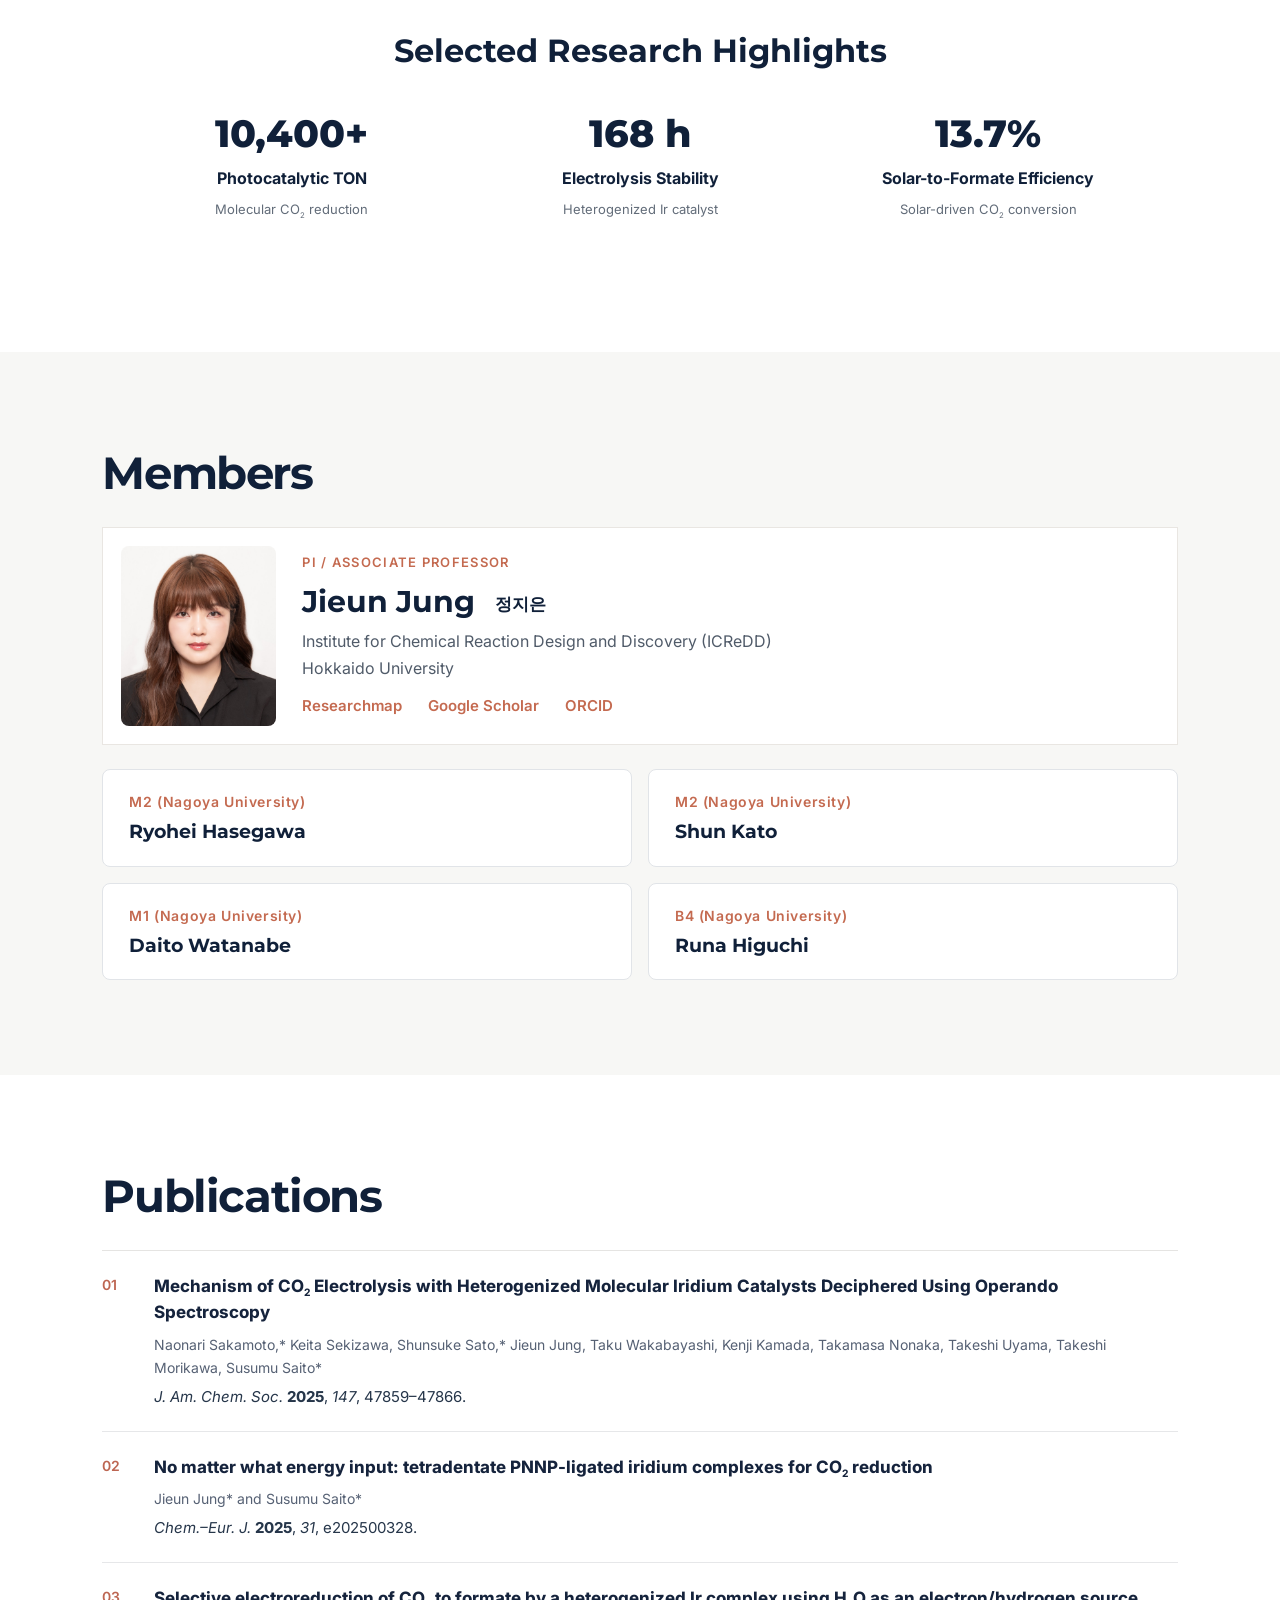
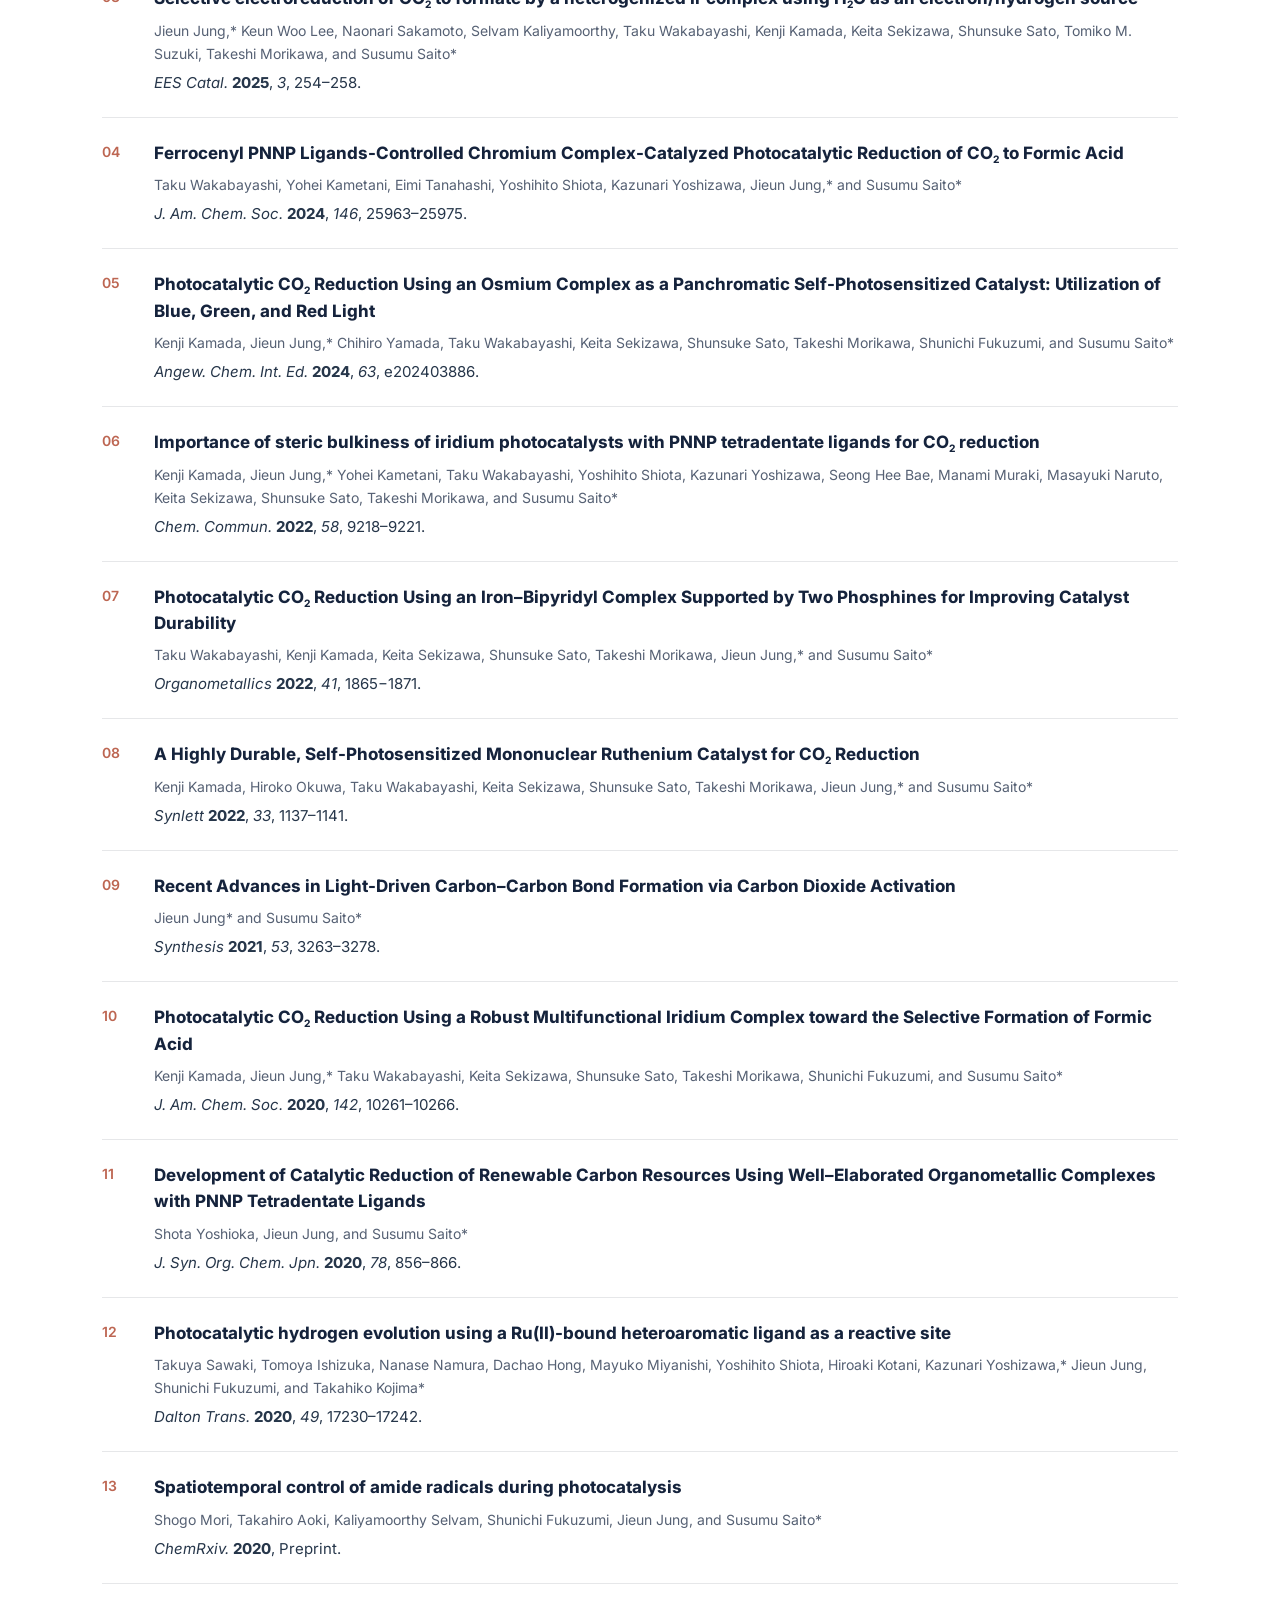
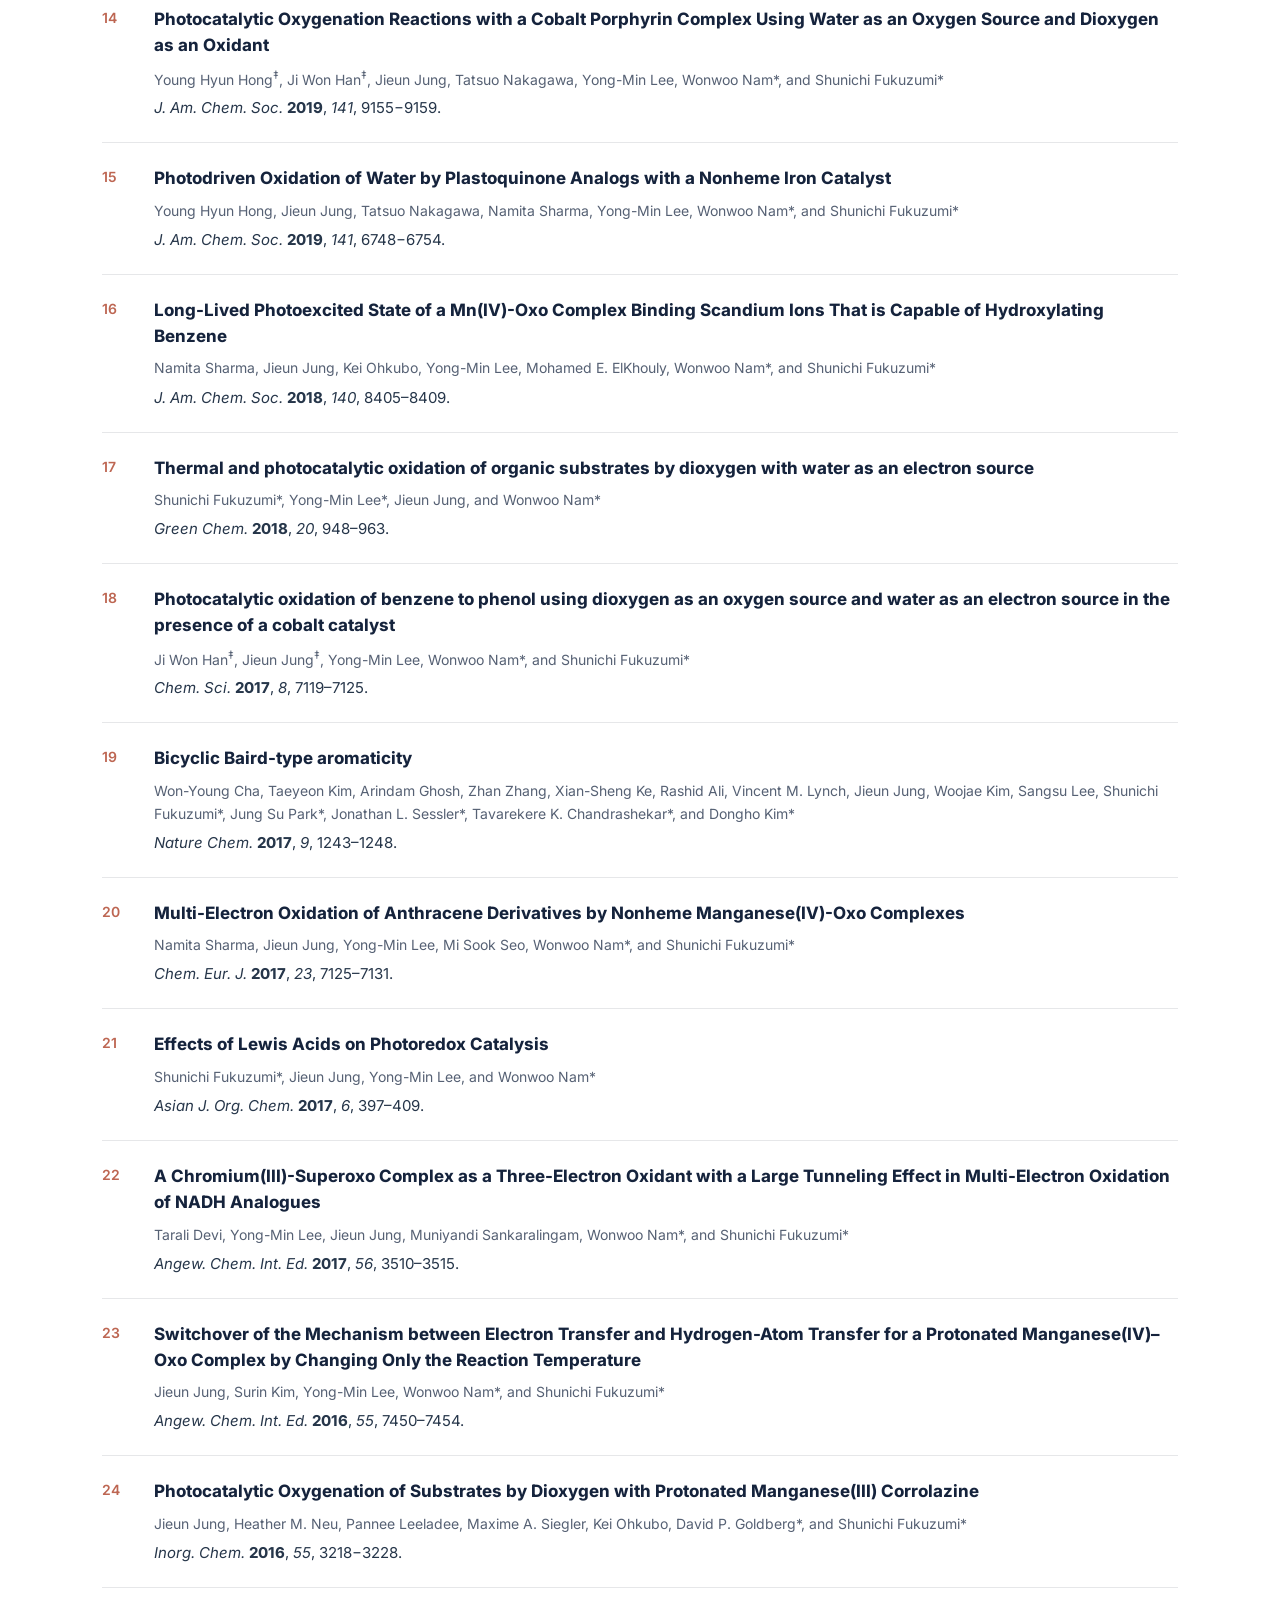
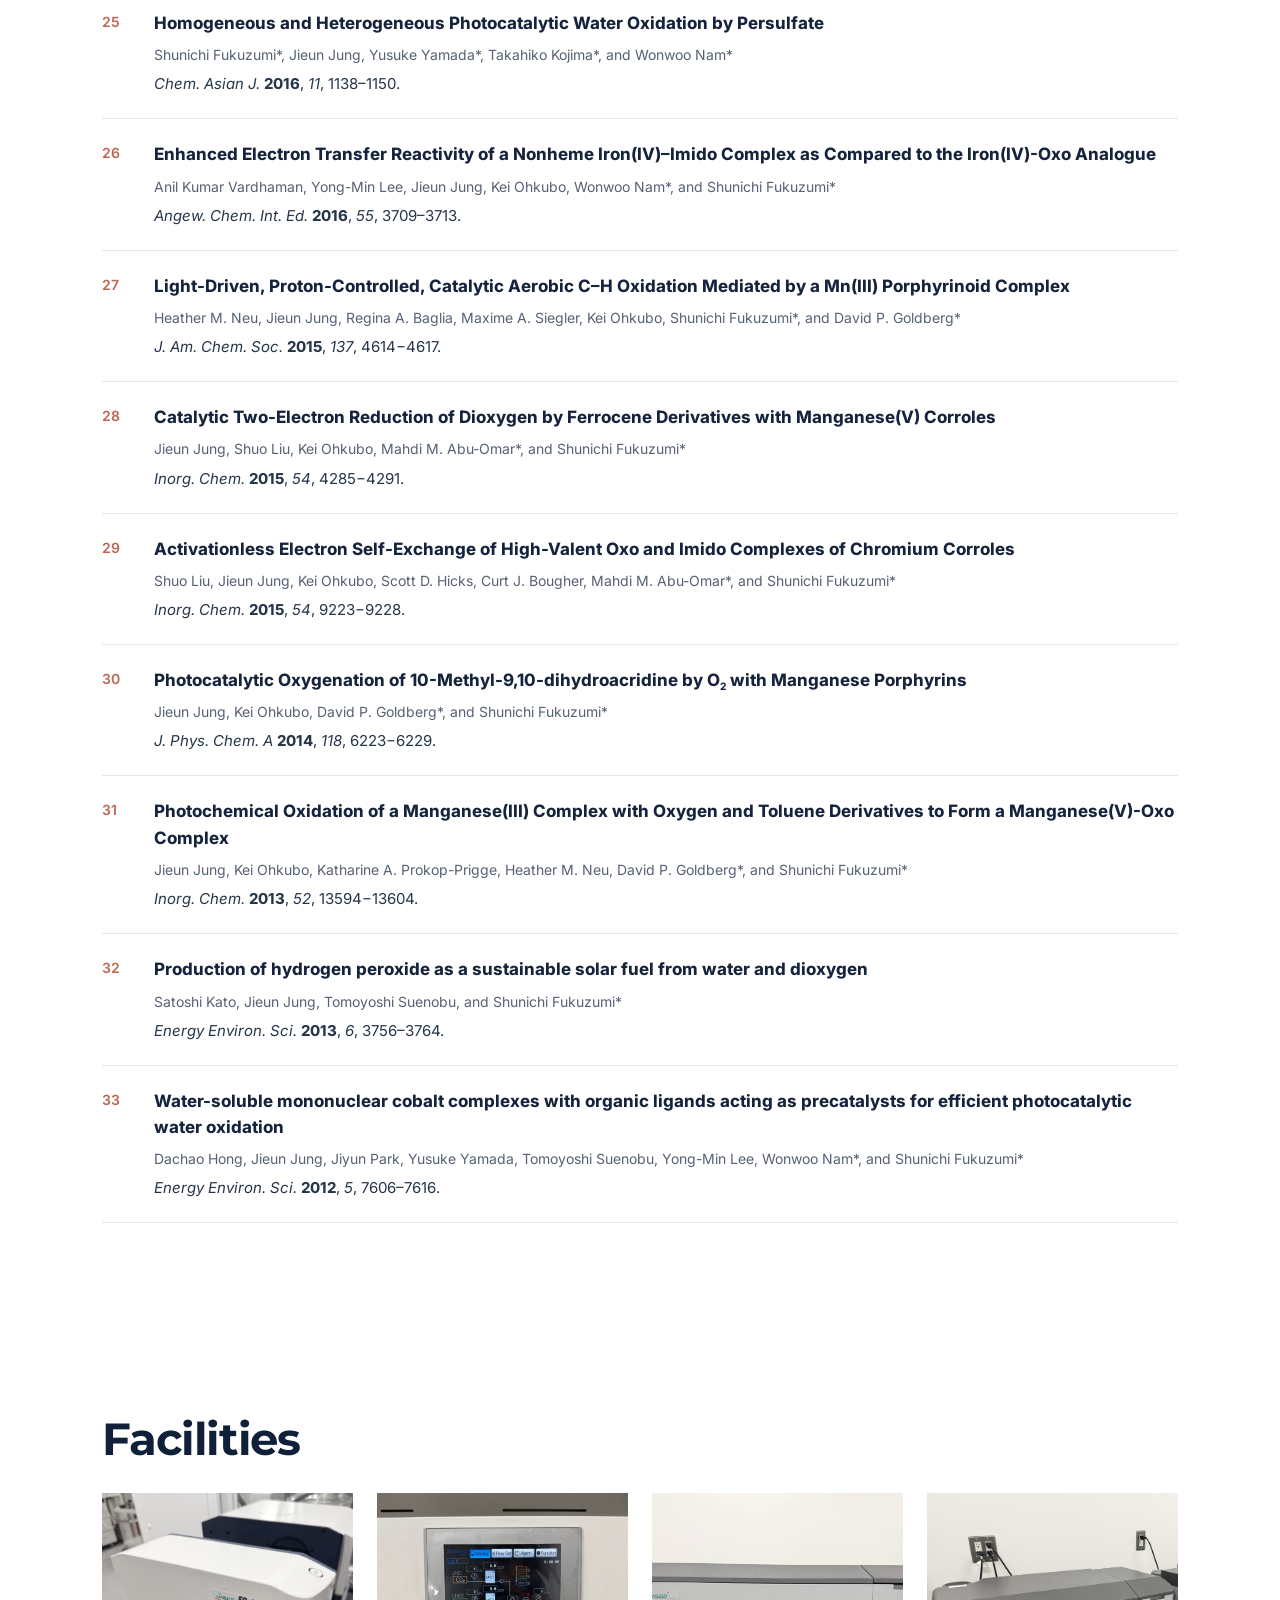
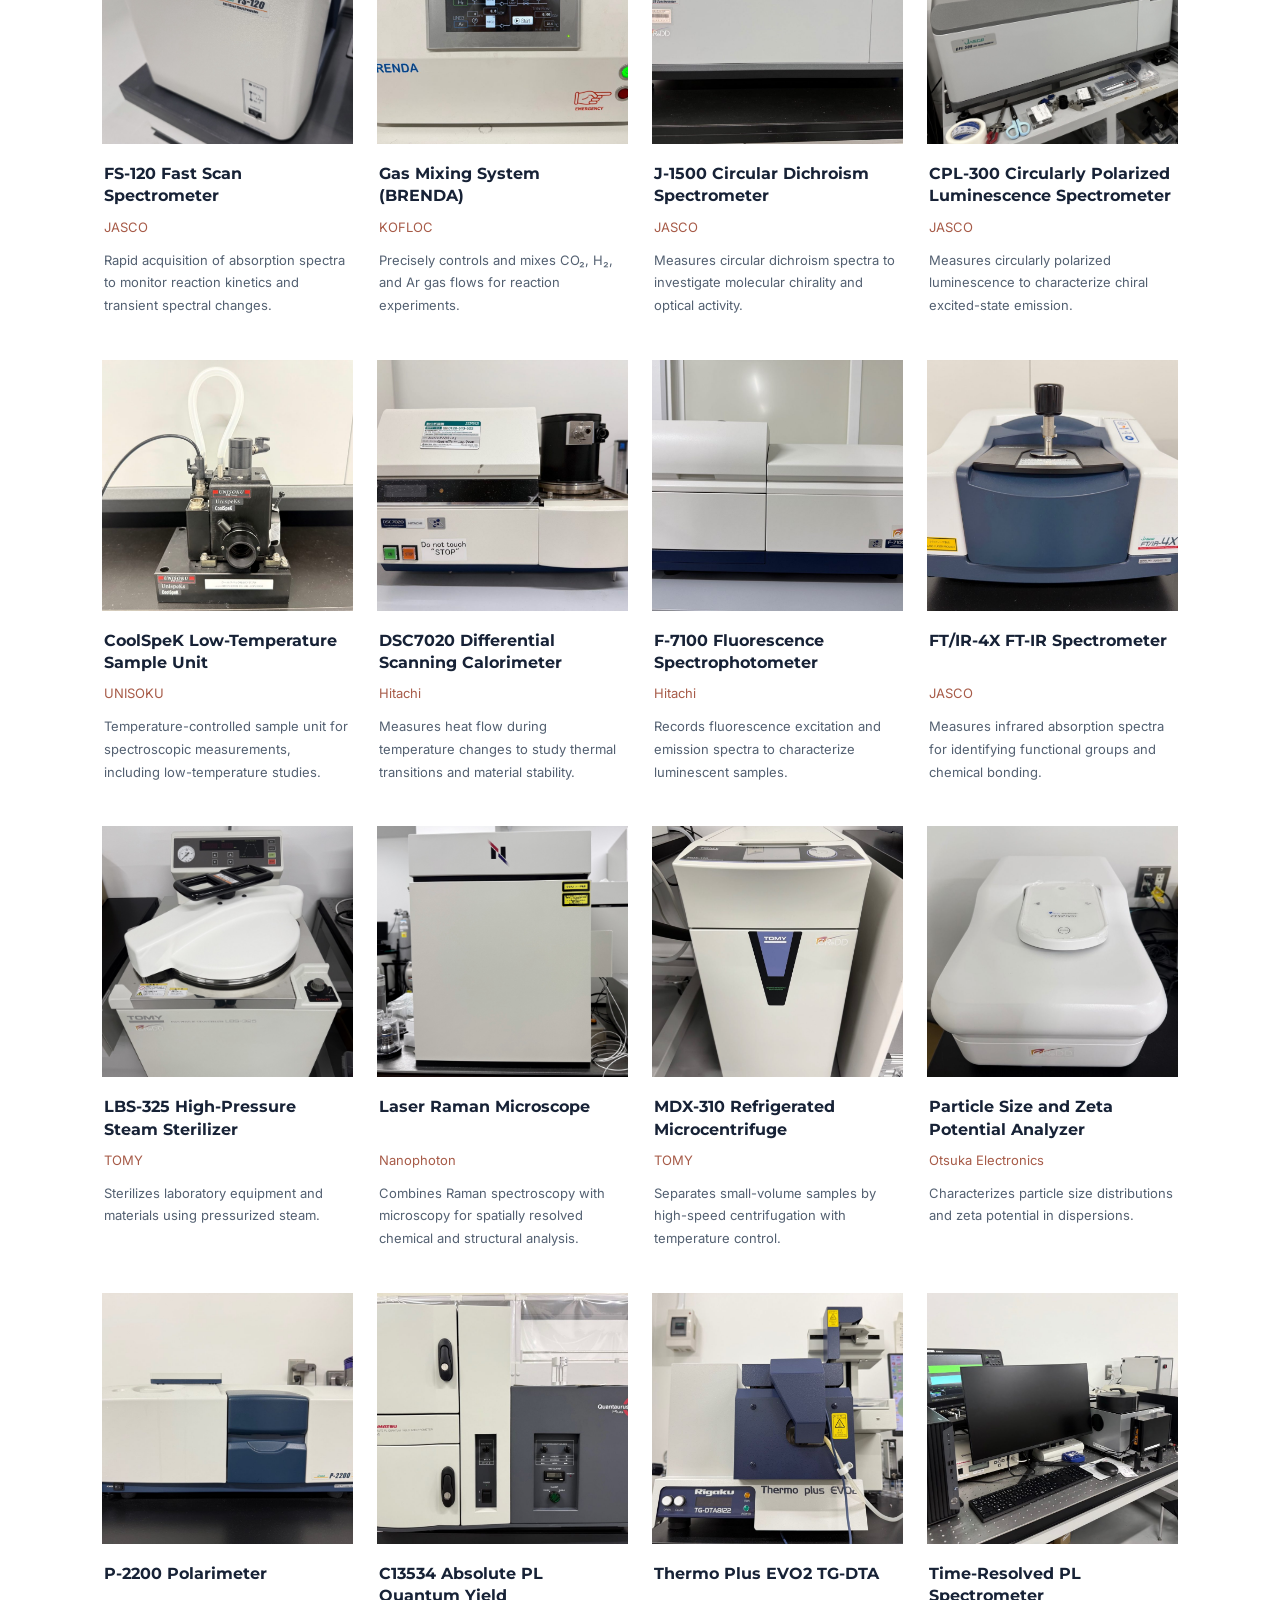
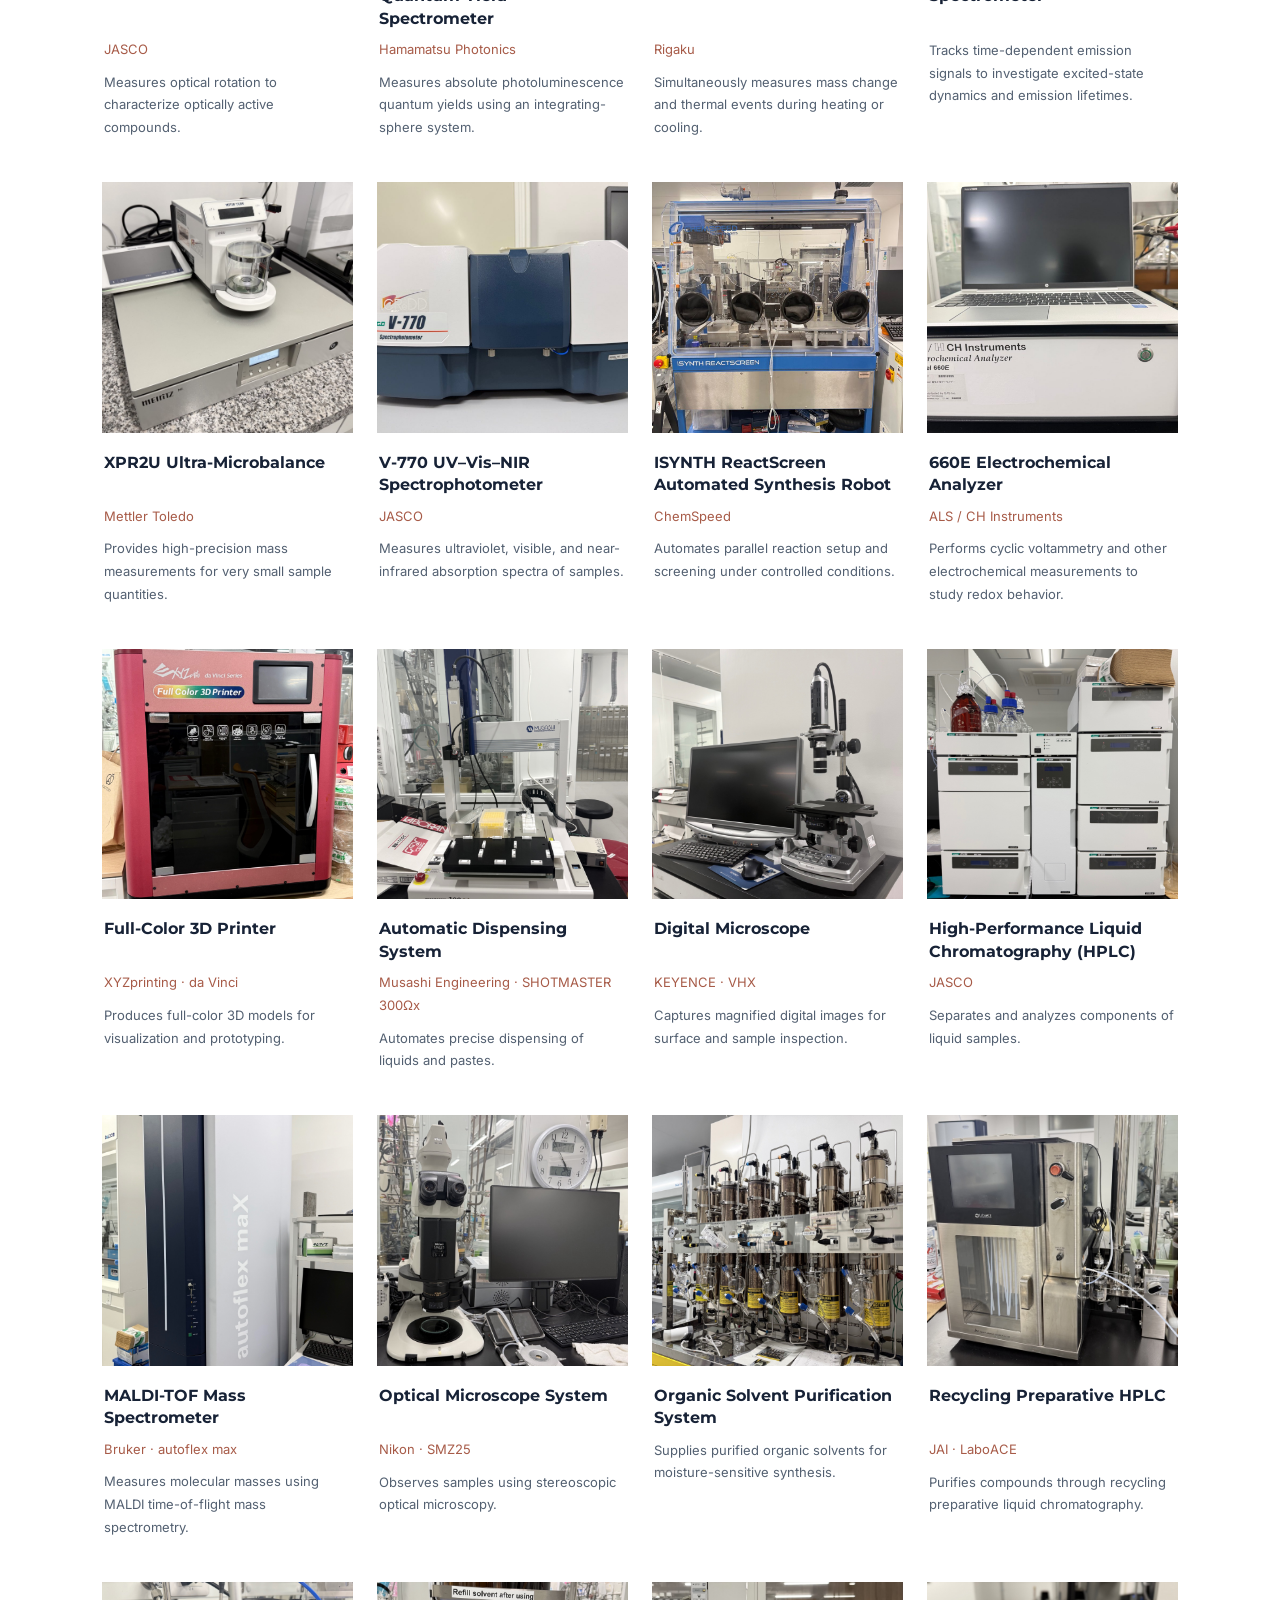
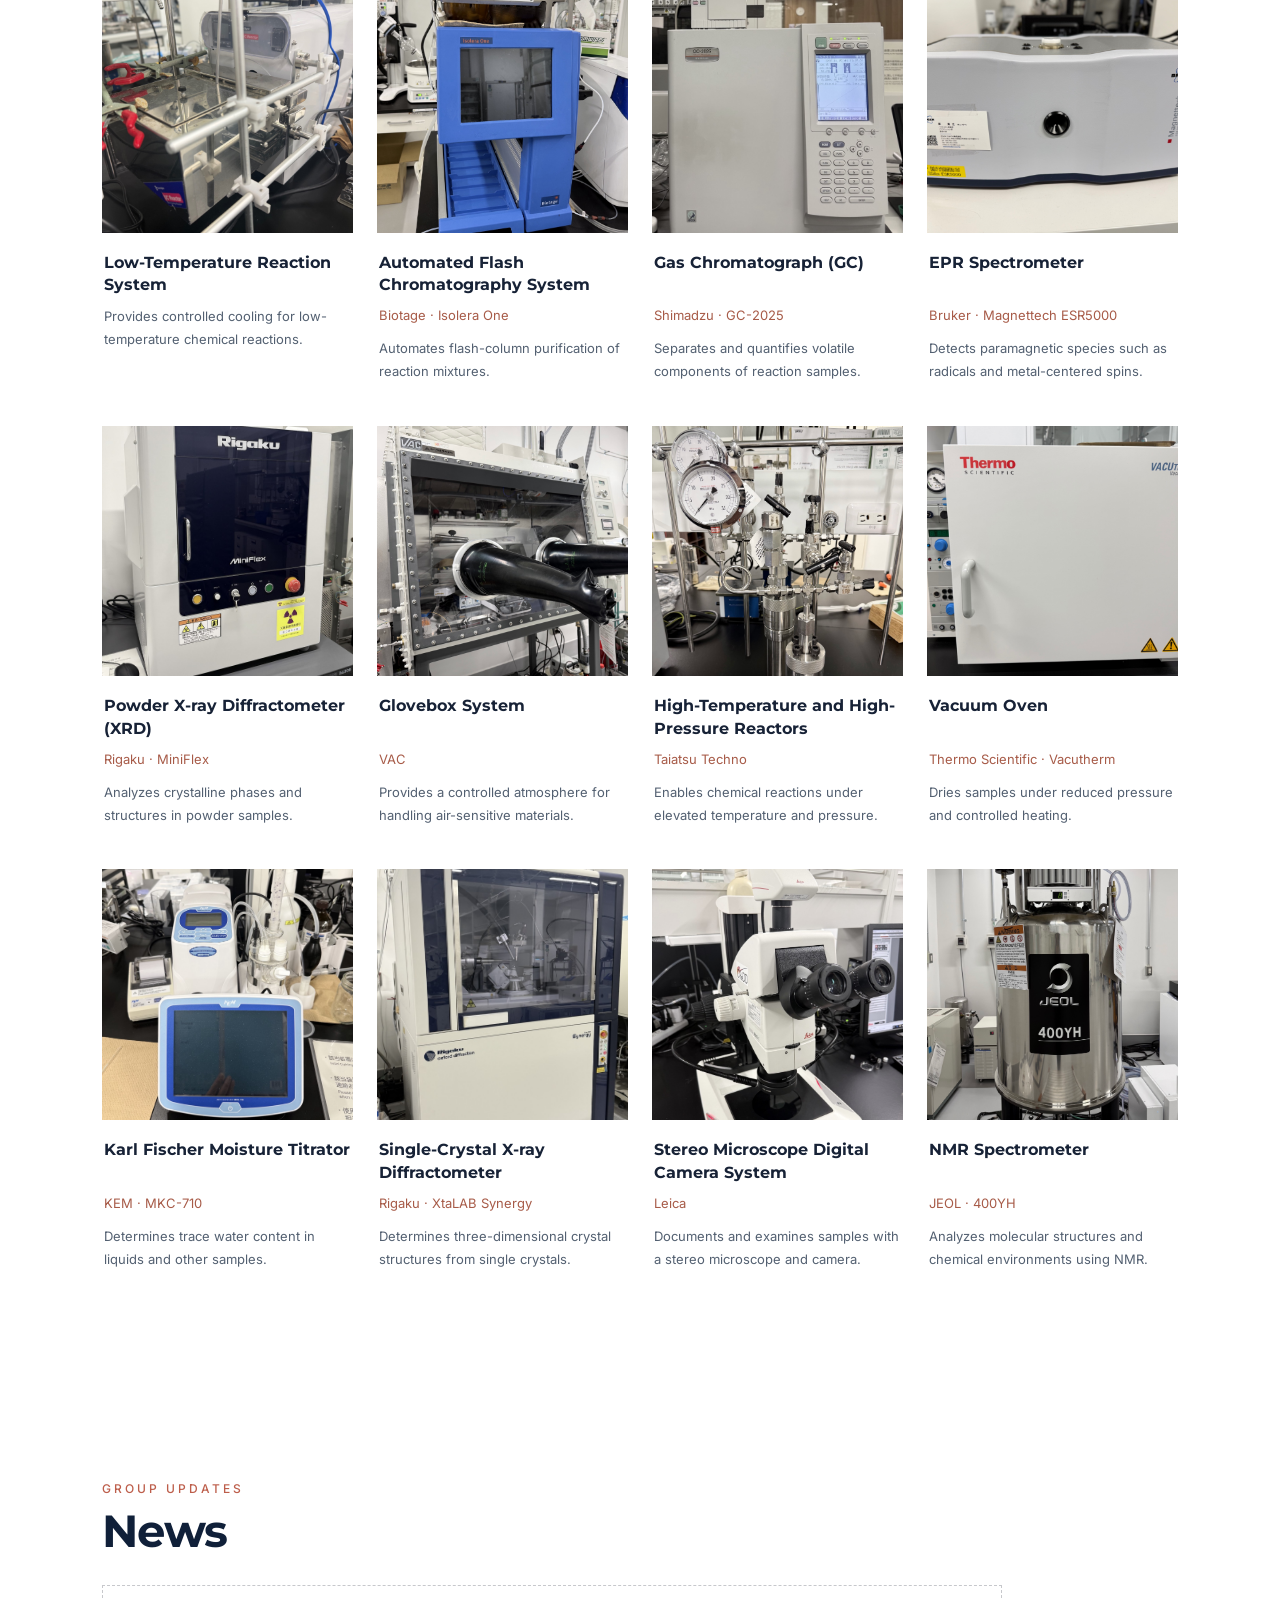
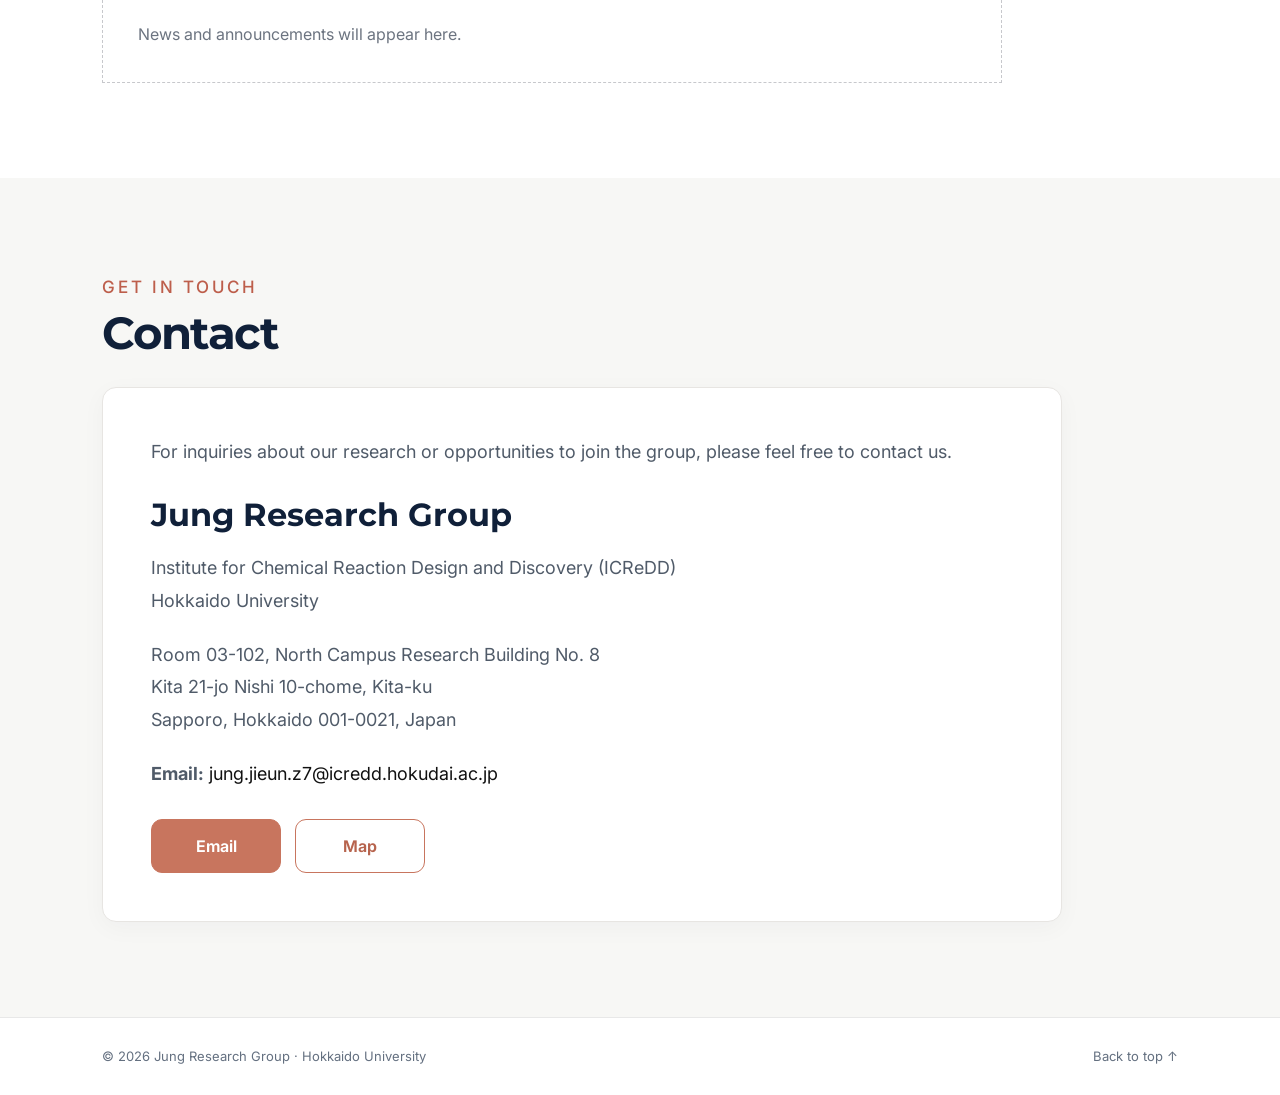
==== commit 6232e97c: "Add files via upload" ====
--- a/index.html
+++ b/index.html
@@ -115,7 +115,7 @@
 <article class="publication-entry"><span class="publication-number">33</span><div class="publication-body"><p class="pub-title"><a class="publication-title-link" href="https://doi.org/10.1039/c2ee21185h" rel="noopener noreferrer" target="_blank">Water-soluble mononuclear cobalt complexes with organic ligands acting as precatalysts for efficient photocatalytic water oxidation</a></p><p class="pub-authors">Dachao Hong, Jieun Jung, Jiyun Park, Yusuke Yamada, Tomoyoshi Suenobu, Yong-Min Lee, Wonwoo Nam*, and Shunichi Fukuzumi*</p><p class="pub-citation"><em class="journal-name">Energy Environ. Sci.</em> <strong>2012</strong>, <em>5</em>, 7606–7616.</p></div></article>
 </div>
 </section>
-<section class="content-section facilities-section" id="facilities"><div class="section-heading"><h2>Facilities</h2></div><div class="facilities-grid"><article class="facility-card"><img alt="FS-120 Fast Scan Spectrometer" class="fs120-photo" loading="lazy" src="assets/fs120.jpg"/><div class="facility-copy"><h3>FS-120 Fast Scan Spectrometer</h3><p class="facility-maker">JASCO</p><p>Rapid acquisition of absorption spectra to monitor reaction kinetics and transient spectral changes.</p></div></article><article class="facility-card"><img alt="Gas Mixing System (BRENDA)" loading="lazy" src="assets/gas-mixer.jpg"/><div class="facility-copy"><h3>Gas Mixing System (BRENDA)</h3><p class="facility-maker">KOFLOC</p><p>Precisely controls and mixes CO₂, H₂, and Ar gas flows for reaction experiments.</p></div></article><article class="facility-card"><img alt="J-1500 Circular Dichroism Spectrometer" loading="lazy" src="assets/cd.jpg"/><div class="facility-copy"><h3>J-1500 Circular Dichroism Spectrometer</h3><p class="facility-maker">JASCO</p><p>Measures circular dichroism spectra to investigate molecular chirality and optical activity.</p></div></article><article class="facility-card"><img alt="CPL-300 Circularly Polarized Luminescence Spectrometer" loading="lazy" src="assets/cpl.jpg"/><div class="facility-copy"><h3>CPL-300 Circularly Polarized Luminescence Spectrometer</h3><p class="facility-maker">JASCO</p><p>Measures circularly polarized luminescence to characterize chiral excited-state emission.</p></div></article><article class="facility-card"><img alt="CoolSpeK Low-Temperature Sample Unit" loading="lazy" src="assets/coolspek.jpg"/><div class="facility-copy"><h3>CoolSpeK Low-Temperature Sample Unit</h3><p class="facility-maker">UNISOKU</p><p>Temperature-controlled sample unit for spectroscopic measurements, including low-temperature studies.</p></div></article><article class="facility-card"><img alt="DSC7020 Differential Scanning Calorimeter" loading="lazy" src="assets/dsc.jpg"/><div class="facility-copy"><h3>DSC7020 Differential Scanning Calorimeter</h3><p class="facility-maker">Hitachi</p><p>Measures heat flow during temperature changes to study thermal transitions and material stability.</p></div></article><article class="facility-card"><img alt="F-7100 Fluorescence Spectrophotometer" loading="lazy" src="assets/fluorometer.jpg"/><div class="facility-copy"><h3>F-7100 Fluorescence Spectrophotometer</h3><p class="facility-maker">Hitachi</p><p>Records fluorescence excitation and emission spectra to characterize luminescent samples.</p></div></article><article class="facility-card"><img alt="FT/IR-4X FT-IR Spectrometer" loading="lazy" src="assets/ftir.jpg"/><div class="facility-copy"><h3>FT/IR-4X FT-IR Spectrometer</h3><p class="facility-maker">JASCO</p><p>Measures infrared absorption spectra for identifying functional groups and chemical bonding.</p></div></article><article class="facility-card"><img alt="LBS-325 High-Pressure Steam Sterilizer" loading="lazy" src="assets/autoclave.jpg"/><div class="facility-copy"><h3>LBS-325 High-Pressure Steam Sterilizer</h3><p class="facility-maker">TOMY</p><p>Sterilizes laboratory equipment and materials using pressurized steam.</p></div></article><article class="facility-card"><img alt="Laser Raman Microscope" loading="lazy" src="assets/raman.jpg"/><div class="facility-copy"><h3>Laser Raman Microscope</h3><p class="facility-maker">Nanophoton</p><p>Combines Raman spectroscopy with microscopy for spatially resolved chemical and structural analysis.</p></div></article><article class="facility-card"><img alt="MDX-310 Refrigerated Microcentrifuge" loading="lazy" src="assets/centrifuge.jpg"/><div class="facility-copy"><h3>MDX-310 Refrigerated Microcentrifuge</h3><p class="facility-maker">TOMY</p><p>Separates small-volume samples by high-speed centrifugation with temperature control.</p></div></article><article class="facility-card"><img alt="Particle Size and Zeta Potential Analyzer" loading="lazy" src="assets/particle.jpg"/><div class="facility-copy"><h3>Particle Size and Zeta Potential Analyzer</h3><p class="facility-maker">Otsuka Electronics</p><p>Characterizes particle size distributions and zeta potential in dispersions.</p></div></article><article class="facility-card"><img alt="P-2200 Polarimeter" loading="lazy" src="assets/polarimeter.jpg"/><div class="facility-copy"><h3>P-2200 Polarimeter</h3><p class="facility-maker">JASCO</p><p>Measures optical rotation to characterize optically active compounds.</p></div></article><article class="facility-card"><img alt="C13534 Absolute PL Quantum Yield Spectrometer" loading="lazy" src="assets/quantum-yield.jpg"/><div class="facility-copy"><h3>C13534 Absolute PL Quantum Yield Spectrometer</h3><p class="facility-maker">Hamamatsu Photonics</p><p>Measures absolute photoluminescence quantum yields using an integrating-sphere system.</p></div></article><article class="facility-card"><img alt="Thermo Plus EVO2 TG-DTA" loading="lazy" src="assets/tgdta.jpg"/><div class="facility-copy"><h3>Thermo Plus EVO2 TG-DTA</h3><p class="facility-maker">Rigaku</p><p>Simultaneously measures mass change and thermal events during heating or cooling.</p></div></article><article class="facility-card"><img alt="Time-Resolved PL Spectrometer" loading="lazy" src="assets/trpl.jpg"/><div class="facility-copy"><h3>Time-Resolved PL Spectrometer</h3><p>Tracks time-dependent emission signals to investigate excited-state dynamics and emission lifetimes.</p></div></article><article class="facility-card"><img alt="XPR2U Ultra-Microbalance" loading="lazy" src="assets/microbalance.jpg"/><div class="facility-copy"><h3>XPR2U Ultra-Microbalance</h3><p class="facility-maker">Mettler Toledo</p><p>Provides high-precision mass measurements for very small sample quantities.</p></div></article><article class="facility-card"><img alt="V-770 UV–Vis–NIR Spectrophotometer" loading="lazy" src="assets/uvvis.jpg"/><div class="facility-copy"><h3>V-770 UV–Vis–NIR Spectrophotometer</h3><p class="facility-maker">JASCO</p><p>Measures ultraviolet, visible, and near-infrared absorption spectra of samples.</p></div></article><article class="facility-card"><img alt="ISYNTH ReactScreen Automated Synthesis Robot" loading="lazy" src="assets/robot.jpg"/><div class="facility-copy"><h3>ISYNTH ReactScreen Automated Synthesis Robot</h3><p class="facility-maker">ChemSpeed</p><p>Automates parallel reaction setup and screening under controlled conditions.</p></div></article><article class="facility-card"><img alt="660E Electrochemical Analyzer" loading="lazy" src="assets/cv.jpg"/><div class="facility-copy"><h3>660E Electrochemical Analyzer</h3><p class="facility-maker">ALS / CH Instruments</p><p>Performs cyclic voltammetry and other electrochemical measurements to study redox behavior.</p></div></article><article class="facility-card"><img alt="Full-Color 3D Printer" loading="lazy" src="assets/facility-new-01.jpg"/><div class="facility-copy"><h3>Full-Color 3D Printer</h3><p class="facility-maker">XYZprinting · da Vinci</p><p>Produces full-color 3D models for visualization and prototyping.</p></div></article><article class="facility-card"><img alt="Automatic Dispensing System" loading="lazy" src="assets/facility-new-02.jpg"/><div class="facility-copy"><h3>Automatic Dispensing System</h3><p class="facility-maker">Musashi Engineering · SHOTMASTER 300Ωx</p><p>Automates precise dispensing of liquids and pastes.</p></div></article><article class="facility-card"><img alt="Digital Microscope" loading="lazy" src="assets/facility-new-03.jpg"/><div class="facility-copy"><h3>Digital Microscope</h3><p class="facility-maker">KEYENCE · VHX</p><p>Captures magnified digital images for surface and sample inspection.</p></div></article><article class="facility-card"><img alt="High-Performance Liquid Chromatography (HPLC)" loading="lazy" src="assets/facility-new-04.jpg"/><div class="facility-copy"><h3>High-Performance Liquid Chromatography (HPLC)</h3><p class="facility-maker">JASCO</p><p>Separates and analyzes components of liquid samples.</p></div></article><article class="facility-card"><img alt="MALDI-TOF Mass Spectrometer" loading="lazy" src="assets/facility-new-05.jpg"/><div class="facility-copy"><h3>MALDI-TOF Mass Spectrometer</h3><p class="facility-maker">Bruker · autoflex max</p><p>Measures molecular masses using MALDI time-of-flight mass spectrometry.</p></div></article><article class="facility-card"><img alt="Optical Microscope System" loading="lazy" src="assets/facility-new-06.jpg"/><div class="facility-copy"><h3>Optical Microscope System</h3><p class="facility-maker">Nikon · SMZ25</p><p>Observes samples using stereoscopic optical microscopy.</p></div></article><article class="facility-card"><img alt="Organic Solvent Purification System" loading="lazy" src="assets/facility-new-07.jpg"/><div class="facility-copy"><h3>Organic Solvent Purification System</h3><p>Supplies purified organic solvents for moisture-sensitive synthesis.</p></div></article><article class="facility-card"><img alt="Recycling Preparative HPLC" loading="lazy" src="assets/facility-new-08.jpg"/><div class="facility-copy"><h3>Recycling Preparative HPLC</h3><p class="facility-maker">JAI · LaboACE</p><p>Purifies compounds through recycling preparative liquid chromatography.</p></div></article><article class="facility-card"><img alt="Low-Temperature Reaction System" loading="lazy" src="assets/facility-new-09.jpg"/><div class="facility-copy"><h3>Low-Temperature Reaction System</h3><p>Provides controlled cooling for low-temperature chemical reactions.</p></div></article><article class="facility-card"><img alt="Automated Flash Chromatography System" loading="lazy" src="assets/facility-new-10.jpg"/><div class="facility-copy"><h3>Automated Flash Chromatography System</h3><p class="facility-maker">Biotage · Isolera One</p><p>Automates flash-column purification of reaction mixtures.</p></div></article><article class="facility-card"><img alt="Gas Chromatograph (GC)" loading="lazy" src="assets/facility-new-11.jpg"/><div class="facility-copy"><h3>Gas Chromatograph (GC)</h3><p class="facility-maker">Shimadzu · GC-2025</p><p>Separates and quantifies volatile components of reaction samples.</p></div></article><article class="facility-card"><img alt="EPR Spectrometer" loading="lazy" src="assets/facility-new-12.jpg"/><div class="facility-copy"><h3>EPR Spectrometer</h3><p class="facility-maker">Bruker · Magnettech ESR5000</p><p>Detects paramagnetic species such as radicals and metal-centered spins.</p></div></article><article class="facility-card"><img alt="Powder X-ray Diffractometer (XRD)" loading="lazy" src="assets/facility-new-13.jpg"/><div class="facility-copy"><h3>Powder X-ray Diffractometer (XRD)</h3><p class="facility-maker">Rigaku · MiniFlex</p><p>Analyzes crystalline phases and structures in powder samples.</p></div></article><article class="facility-card"><img alt="Glovebox System" loading="lazy" src="assets/facility-new-14.jpg"/><div class="facility-copy"><h3>Glovebox System</h3><p class="facility-maker">VAC</p><p>Provides a controlled atmosphere for handling air-sensitive materials.</p></div></article><article class="facility-card"><img alt="High-Temperature and High-Pressure Reactors" loading="lazy" src="assets/facility-new-15.jpg"/><div class="facility-copy"><h3>High-Temperature and High-Pressure Reactors</h3><p class="facility-maker">Taiatsu Techno</p><p>Enables chemical reactions under elevated temperature and pressure.</p></div></article><article class="facility-card"><img alt="Vacuum Oven" loading="lazy" src="assets/facility-new-16.jpg"/><div class="facility-copy"><h3>Vacuum Oven</h3><p class="facility-maker">Thermo Scientific · Vacutherm</p><p>Dries samples under reduced pressure and controlled heating.</p></div></article><article class="facility-card"><img alt="Karl Fischer Moisture Titrator" loading="lazy" src="assets/facility-new-17.jpg"/><div class="facility-copy"><h3>Karl Fischer Moisture Titrator</h3><p class="facility-maker">KEM · MKC-710</p><p>Determines trace water content in liquids and other samples.</p></div></article><article class="facility-card"><img alt="Single-Crystal X-ray Diffractometer" loading="lazy" src="assets/facility-new-18.jpg"/><div class="facility-copy"><h3>Single-Crystal X-ray Diffractometer</h3><p class="facility-maker">Rigaku · XtaLAB Synergy</p><p>Determines three-dimensional crystal structures from single crystals.</p></div></article><article class="facility-card"><img alt="Stereo Microscope Digital Camera System" loading="lazy" src="assets/facility-new-19.jpg"/><div class="facility-copy"><h3>Stereo Microscope Digital Camera System</h3><p class="facility-maker">Leica</p><p>Documents and examines samples with a stereo microscope and camera.</p></div></article><article class="facility-card"><img alt="NMR Spectrometer" loading="lazy" src="assets/facility-new-20.jpg"/><div class="facility-copy"><h3>NMR Spectrometer</h3><p class="facility-maker">JEOL · 400YH</p><p>Analyzes molecular structures and chemical environments using NMR.</p></div></article></div></section><section class="content-section" id="news">
+<section class="content-section facilities-section" id="facilities"><div class="section-heading"><h2>Facilities</h2></div><div class="facilities-grid"><article class="facility-card"><img alt="FS-120 Fast Scan Spectrometer" class="fs120-photo" loading="lazy" src="assets/fs120.jpg"/><div class="facility-copy"><h3>FS-120 Fast Scan Spectrometer</h3><p class="facility-maker">JASCO</p><p>Rapid acquisition of absorption spectra to monitor reaction kinetics and transient spectral changes.</p></div></article><article class="facility-card"><img alt="Gas Mixing System (BRENDA)" loading="lazy" src="assets/gas-mixer.jpg"/><div class="facility-copy"><h3>Gas Mixing System (BRENDA)</h3><p class="facility-maker">KOFLOC</p><p>Precisely controls and mixes CO₂, H₂, and Ar gas flows for reaction experiments.</p></div></article><article class="facility-card"><img alt="J-1500 Circular Dichroism Spectrometer" loading="lazy" src="assets/cd.jpg"/><div class="facility-copy"><h3>J-1500 Circular Dichroism Spectrometer</h3><p class="facility-maker">JASCO</p><p>Measures circular dichroism spectra to investigate molecular chirality and optical activity.</p></div></article><article class="facility-card"><img alt="CPL-300 Circularly Polarized Luminescence Spectrometer" loading="lazy" src="assets/cpl.jpg"/><div class="facility-copy"><h3>CPL-300 Circularly Polarized Luminescence Spectrometer</h3><p class="facility-maker">JASCO</p><p>Measures circularly polarized luminescence to characterize chiral excited-state emission.</p></div></article><article class="facility-card"><img alt="CoolSpeK Low-Temperature Sample Unit" loading="lazy" src="assets/coolspek.jpg"/><div class="facility-copy"><h3>CoolSpeK Low-Temperature Sample Unit</h3><p class="facility-maker">UNISOKU</p><p>Temperature-controlled sample unit for spectroscopic measurements, including low-temperature studies.</p></div></article><article class="facility-card"><img alt="DSC7020 Differential Scanning Calorimeter" loading="lazy" src="assets/dsc.jpg"/><div class="facility-copy"><h3>DSC7020 Differential Scanning Calorimeter</h3><p class="facility-maker">Hitachi</p><p>Measures heat flow during temperature changes to study thermal transitions and material stability.</p></div></article><article class="facility-card"><img alt="F-7100 Fluorescence Spectrophotometer" loading="lazy" src="assets/fluorometer.jpg"/><div class="facility-copy"><h3>F-7100 Fluorescence Spectrophotometer</h3><p class="facility-maker">Hitachi</p><p>Records fluorescence excitation and emission spectra to characterize luminescent samples.</p></div></article><article class="facility-card"><img alt="FT/IR-4X FT-IR Spectrometer" loading="lazy" src="assets/ftir.jpg"/><div class="facility-copy"><h3>FT/IR-4X FT-IR Spectrometer</h3><p class="facility-maker">JASCO</p><p>Measures infrared absorption spectra for identifying functional groups and chemical bonding.</p></div></article><article class="facility-card"><img alt="LBS-325 High-Pressure Steam Sterilizer" loading="lazy" src="assets/autoclave.jpg?v=20261105b"/><div class="facility-copy"><h3>LBS-325 High-Pressure Steam Sterilizer</h3><p class="facility-maker">TOMY</p><p>Sterilizes laboratory equipment and materials using pressurized steam.</p></div></article><article class="facility-card"><img alt="Laser Raman Microscope" loading="lazy" src="assets/raman.jpg?v=20261105c"/><div class="facility-copy"><h3>Laser Raman Microscope</h3><p class="facility-maker">Nanophoton</p><p>Combines Raman spectroscopy with microscopy for spatially resolved chemical and structural analysis.</p></div></article><article class="facility-card"><img alt="MDX-310 Refrigerated Microcentrifuge" loading="lazy" src="assets/centrifuge.jpg"/><div class="facility-copy"><h3>MDX-310 Refrigerated Microcentrifuge</h3><p class="facility-maker">TOMY</p><p>Separates small-volume samples by high-speed centrifugation with temperature control.</p></div></article><article class="facility-card"><img alt="Particle Size and Zeta Potential Analyzer" loading="lazy" src="assets/particle.jpg"/><div class="facility-copy"><h3>Particle Size and Zeta Potential Analyzer</h3><p class="facility-maker">Otsuka Electronics</p><p>Characterizes particle size distributions and zeta potential in dispersions.</p></div></article><article class="facility-card"><img alt="P-2200 Polarimeter" loading="lazy" src="assets/polarimeter.jpg"/><div class="facility-copy"><h3>P-2200 Polarimeter</h3><p class="facility-maker">JASCO</p><p>Measures optical rotation to characterize optically active compounds.</p></div></article><article class="facility-card"><img alt="C13534 Absolute PL Quantum Yield Spectrometer" loading="lazy" src="assets/quantum-yield.jpg"/><div class="facility-copy"><h3>C13534 Absolute PL Quantum Yield Spectrometer</h3><p class="facility-maker">Hamamatsu Photonics</p><p>Measures absolute photoluminescence quantum yields using an integrating-sphere system.</p></div></article><article class="facility-card"><img alt="Thermo Plus EVO2 TG-DTA" loading="lazy" src="assets/tgdta.jpg"/><div class="facility-copy"><h3>Thermo Plus EVO2 TG-DTA</h3><p class="facility-maker">Rigaku</p><p>Simultaneously measures mass change and thermal events during heating or cooling.</p></div></article><article class="facility-card"><img alt="Time-Resolved PL Spectrometer" loading="lazy" src="assets/trpl.jpg"/><div class="facility-copy"><h3>Time-Resolved PL Spectrometer</h3><p>Tracks time-dependent emission signals to investigate excited-state dynamics and emission lifetimes.</p></div></article><article class="facility-card"><img alt="XPR2U Ultra-Microbalance" loading="lazy" src="assets/microbalance.jpg?v=20261105b"/><div class="facility-copy"><h3>XPR2U Ultra-Microbalance</h3><p class="facility-maker">Mettler Toledo</p><p>Provides high-precision mass measurements for very small sample quantities.</p></div></article><article class="facility-card"><img alt="V-770 UV–Vis–NIR Spectrophotometer" loading="lazy" src="assets/uvvis.jpg"/><div class="facility-copy"><h3>V-770 UV–Vis–NIR Spectrophotometer</h3><p class="facility-maker">JASCO</p><p>Measures ultraviolet, visible, and near-infrared absorption spectra of samples.</p></div></article><article class="facility-card"><img alt="ISYNTH ReactScreen Automated Synthesis Robot" loading="lazy" src="assets/robot.jpg"/><div class="facility-copy"><h3>ISYNTH ReactScreen Automated Synthesis Robot</h3><p class="facility-maker">ChemSpeed</p><p>Automates parallel reaction setup and screening under controlled conditions.</p></div></article><article class="facility-card"><img alt="660E Electrochemical Analyzer" loading="lazy" src="assets/cv.jpg"/><div class="facility-copy"><h3>660E Electrochemical Analyzer</h3><p class="facility-maker">ALS / CH Instruments</p><p>Performs cyclic voltammetry and other electrochemical measurements to study redox behavior.</p></div></article><article class="facility-card"><img alt="Full-Color 3D Printer" loading="lazy" src="assets/facility-new-01.jpg"/><div class="facility-copy"><h3>Full-Color 3D Printer</h3><p class="facility-maker">XYZprinting · da Vinci</p><p>Produces full-color 3D models for visualization and prototyping.</p></div></article><article class="facility-card"><img alt="Automatic Dispensing System" loading="lazy" src="assets/facility-new-02.jpg"/><div class="facility-copy"><h3>Automatic Dispensing System</h3><p class="facility-maker">Musashi Engineering · SHOTMASTER 300Ωx</p><p>Automates precise dispensing of liquids and pastes.</p></div></article><article class="facility-card"><img alt="Digital Microscope" loading="lazy" src="assets/facility-new-03.jpg"/><div class="facility-copy"><h3>Digital Microscope</h3><p class="facility-maker">KEYENCE · VHX</p><p>Captures magnified digital images for surface and sample inspection.</p></div></article><article class="facility-card"><img alt="High-Performance Liquid Chromatography (HPLC)" loading="lazy" src="assets/facility-new-04.jpg"/><div class="facility-copy"><h3>High-Performance Liquid Chromatography (HPLC)</h3><p class="facility-maker">JASCO</p><p>Separates and analyzes components of liquid samples.</p></div></article><article class="facility-card"><img alt="MALDI-TOF Mass Spectrometer" loading="lazy" src="assets/facility-new-05.jpg"/><div class="facility-copy"><h3>MALDI-TOF Mass Spectrometer</h3><p class="facility-maker">Bruker · autoflex max</p><p>Measures molecular masses using MALDI time-of-flight mass spectrometry.</p></div></article><article class="facility-card"><img alt="Optical Microscope System" loading="lazy" src="assets/facility-new-06.jpg?v=20261105b"/><div class="facility-copy"><h3>Optical Microscope System</h3><p class="facility-maker">Nikon · SMZ25</p><p>Observes samples using stereoscopic optical microscopy.</p></div></article><article class="facility-card"><img alt="Organic Solvent Purification System" loading="lazy" src="assets/facility-new-07.jpg"/><div class="facility-copy"><h3>Organic Solvent Purification System</h3><p>Supplies purified organic solvents for moisture-sensitive synthesis.</p></div></article><article class="facility-card"><img alt="Recycling Preparative HPLC" loading="lazy" src="assets/facility-new-08.jpg?v=20261105b"/><div class="facility-copy"><h3>Recycling Preparative HPLC</h3><p class="facility-maker">JAI · LaboACE</p><p>Purifies compounds through recycling preparative liquid chromatography.</p></div></article><article class="facility-card"><img alt="Low-Temperature Reaction System" loading="lazy" src="assets/facility-new-09.jpg"/><div class="facility-copy"><h3>Low-Temperature Reaction System</h3><p>Provides controlled cooling for low-temperature chemical reactions.</p></div></article><article class="facility-card"><img alt="Automated Flash Chromatography System" loading="lazy" src="assets/facility-new-10.jpg"/><div class="facility-copy"><h3>Automated Flash Chromatography System</h3><p class="facility-maker">Biotage · Isolera One</p><p>Automates flash-column purification of reaction mixtures.</p></div></article><article class="facility-card"><img alt="Gas Chromatograph (GC)" loading="lazy" src="assets/facility-new-11.jpg?v=20261105b"/><div class="facility-copy"><h3>Gas Chromatograph (GC)</h3><p class="facility-maker">Shimadzu · GC-2025</p><p>Separates and quantifies volatile components of reaction samples.</p></div></article><article class="facility-card"><img alt="EPR Spectrometer" loading="lazy" src="assets/facility-new-12.jpg"/><div class="facility-copy"><h3>EPR Spectrometer</h3><p class="facility-maker">Bruker · Magnettech ESR5000</p><p>Detects paramagnetic species such as radicals and metal-centered spins.</p></div></article><article class="facility-card"><img alt="Powder X-ray Diffractometer (XRD)" loading="lazy" src="assets/facility-new-13.jpg?v=20261105b"/><div class="facility-copy"><h3>Powder X-ray Diffractometer (XRD)</h3><p class="facility-maker">Rigaku · MiniFlex</p><p>Analyzes crystalline phases and structures in powder samples.</p></div></article><article class="facility-card"><img alt="Glovebox System" loading="lazy" src="assets/facility-new-14.jpg?v=20261105c"/><div class="facility-copy"><h3>Glovebox System</h3><p class="facility-maker">VAC</p><p>Provides a controlled atmosphere for handling air-sensitive materials.</p></div></article><article class="facility-card"><img alt="High-Temperature and High-Pressure Reactors" loading="lazy" src="assets/facility-new-15.jpg?v=20261105c"/><div class="facility-copy"><h3>High-Temperature and High-Pressure Reactors</h3><p class="facility-maker">Taiatsu Techno</p><p>Enables chemical reactions under elevated temperature and pressure.</p></div></article><article class="facility-card"><img alt="Vacuum Oven" loading="lazy" src="assets/facility-new-16.jpg"/><div class="facility-copy"><h3>Vacuum Oven</h3><p class="facility-maker">Thermo Scientific · Vacutherm</p><p>Dries samples under reduced pressure and controlled heating.</p></div></article><article class="facility-card"><img alt="Karl Fischer Moisture Titrator" loading="lazy" src="assets/facility-new-17.jpg?v=20261105b"/><div class="facility-copy"><h3>Karl Fischer Moisture Titrator</h3><p class="facility-maker">KEM · MKC-710</p><p>Determines trace water content in liquids and other samples.</p></div></article><article class="facility-card"><img alt="Single-Crystal X-ray Diffractometer" loading="lazy" src="assets/facility-new-18.jpg?v=20261105b"/><div class="facility-copy"><h3>Single-Crystal X-ray Diffractometer</h3><p class="facility-maker">Rigaku · XtaLAB Synergy</p><p>Determines three-dimensional crystal structures from single crystals.</p></div></article><article class="facility-card"><img alt="Stereo Microscope Digital Camera System" loading="lazy" src="assets/facility-new-19.jpg?v=20261105b"/><div class="facility-copy"><h3>Stereo Microscope Digital Camera System</h3><p class="facility-maker">Leica</p><p>Documents and examines samples with a stereo microscope and camera.</p></div></article><article class="facility-card"><img alt="NMR Spectrometer" loading="lazy" src="assets/facility-new-20.jpg?v=20261105c"/><div class="facility-copy"><h3>NMR Spectrometer</h3><p class="facility-maker">JEOL · 400YH</p><p>Analyzes molecular structures and chemical environments using NMR.</p></div></article></div></section><section class="content-section" id="news">
 <div class="section-heading"><p class="eyebrow">GROUP UPDATES</p><h2>News</h2></div>
 <div class="empty-panel">News and announcements will appear here.</div>
 </section>
--- a/style.css
+++ b/style.css
@@ -218,7 +218,7 @@
 
 
 /* Consistent manufacturer baseline within each facilities row */
-.facility-copy h3{min-height:calc(1.4em * 3)}
+/* Heading heights are matched only within each visible row by script.js. */
 /* Keep the FS-120 instrument in view; crop excess on the right */
 .facility-card img.fs120-photo{object-position:left center}
-@media(max-width:600px){.facility-copy h3{min-height:0}}
+
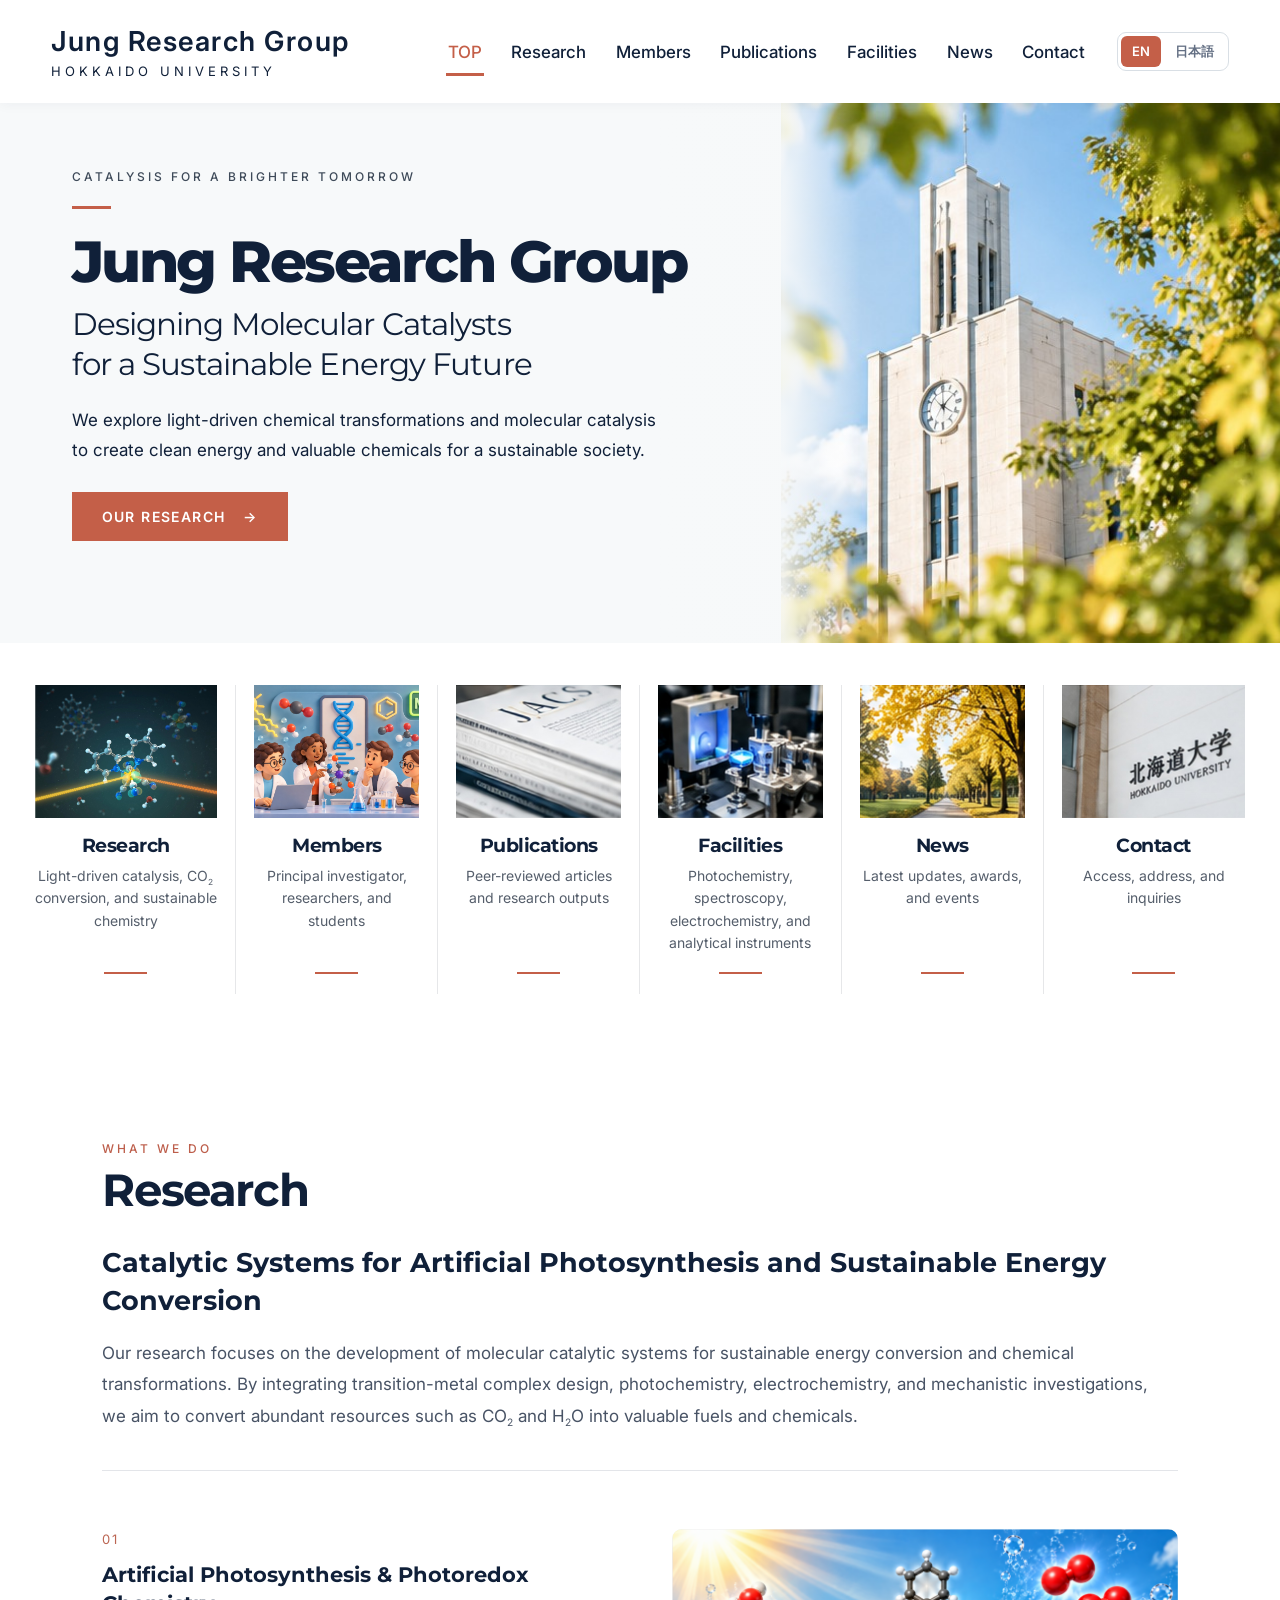
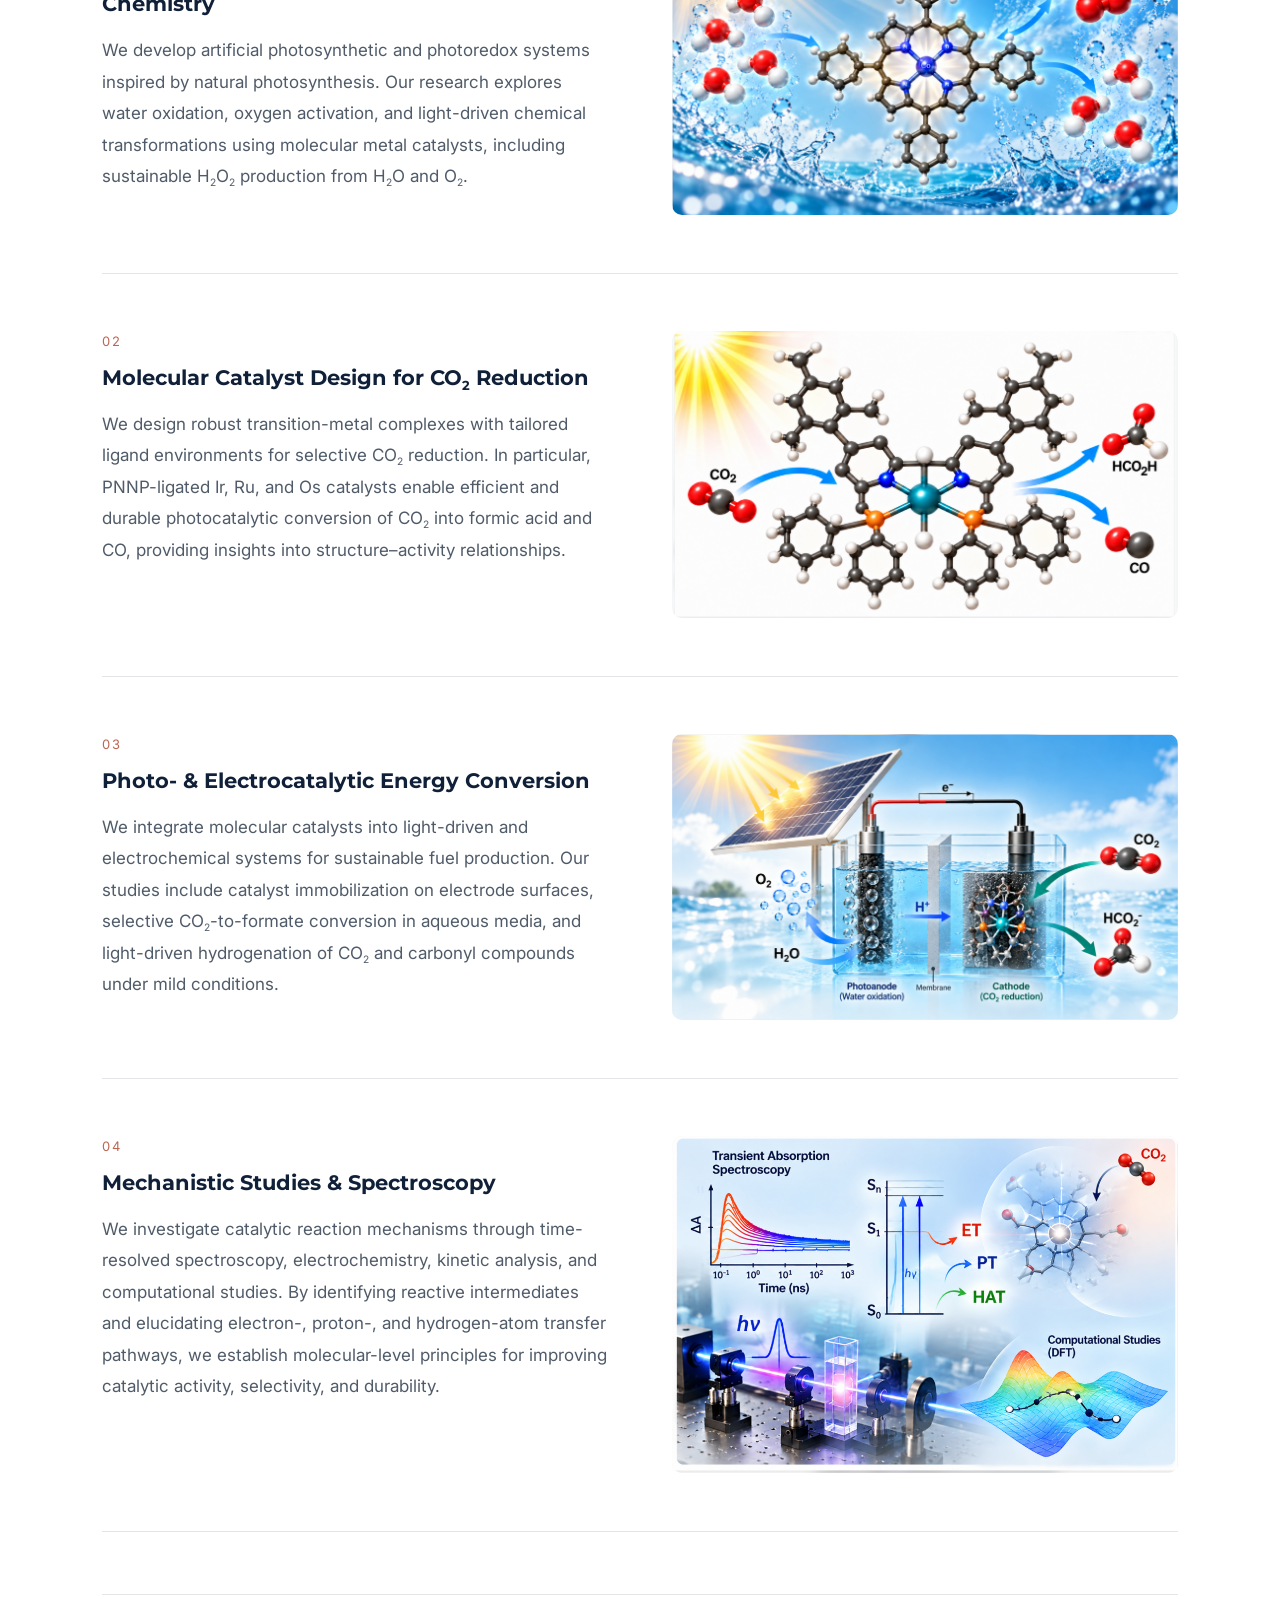
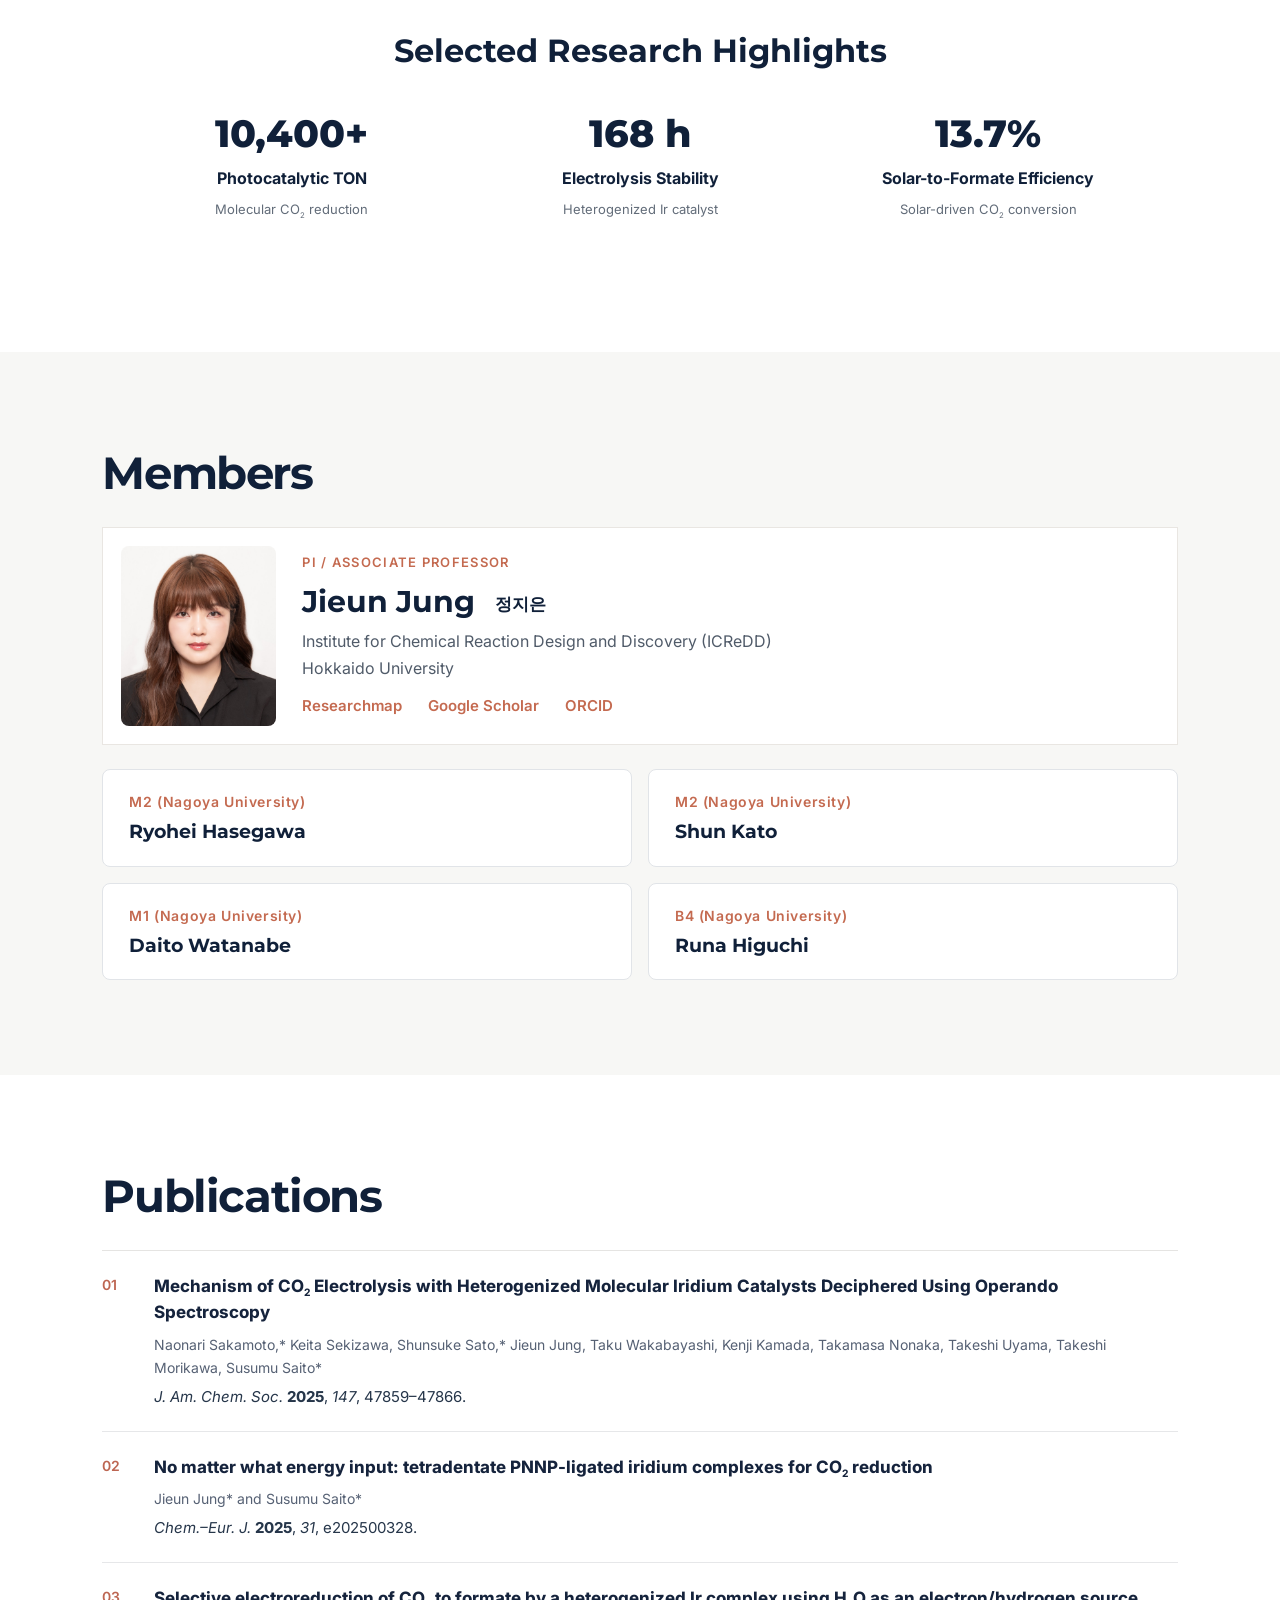
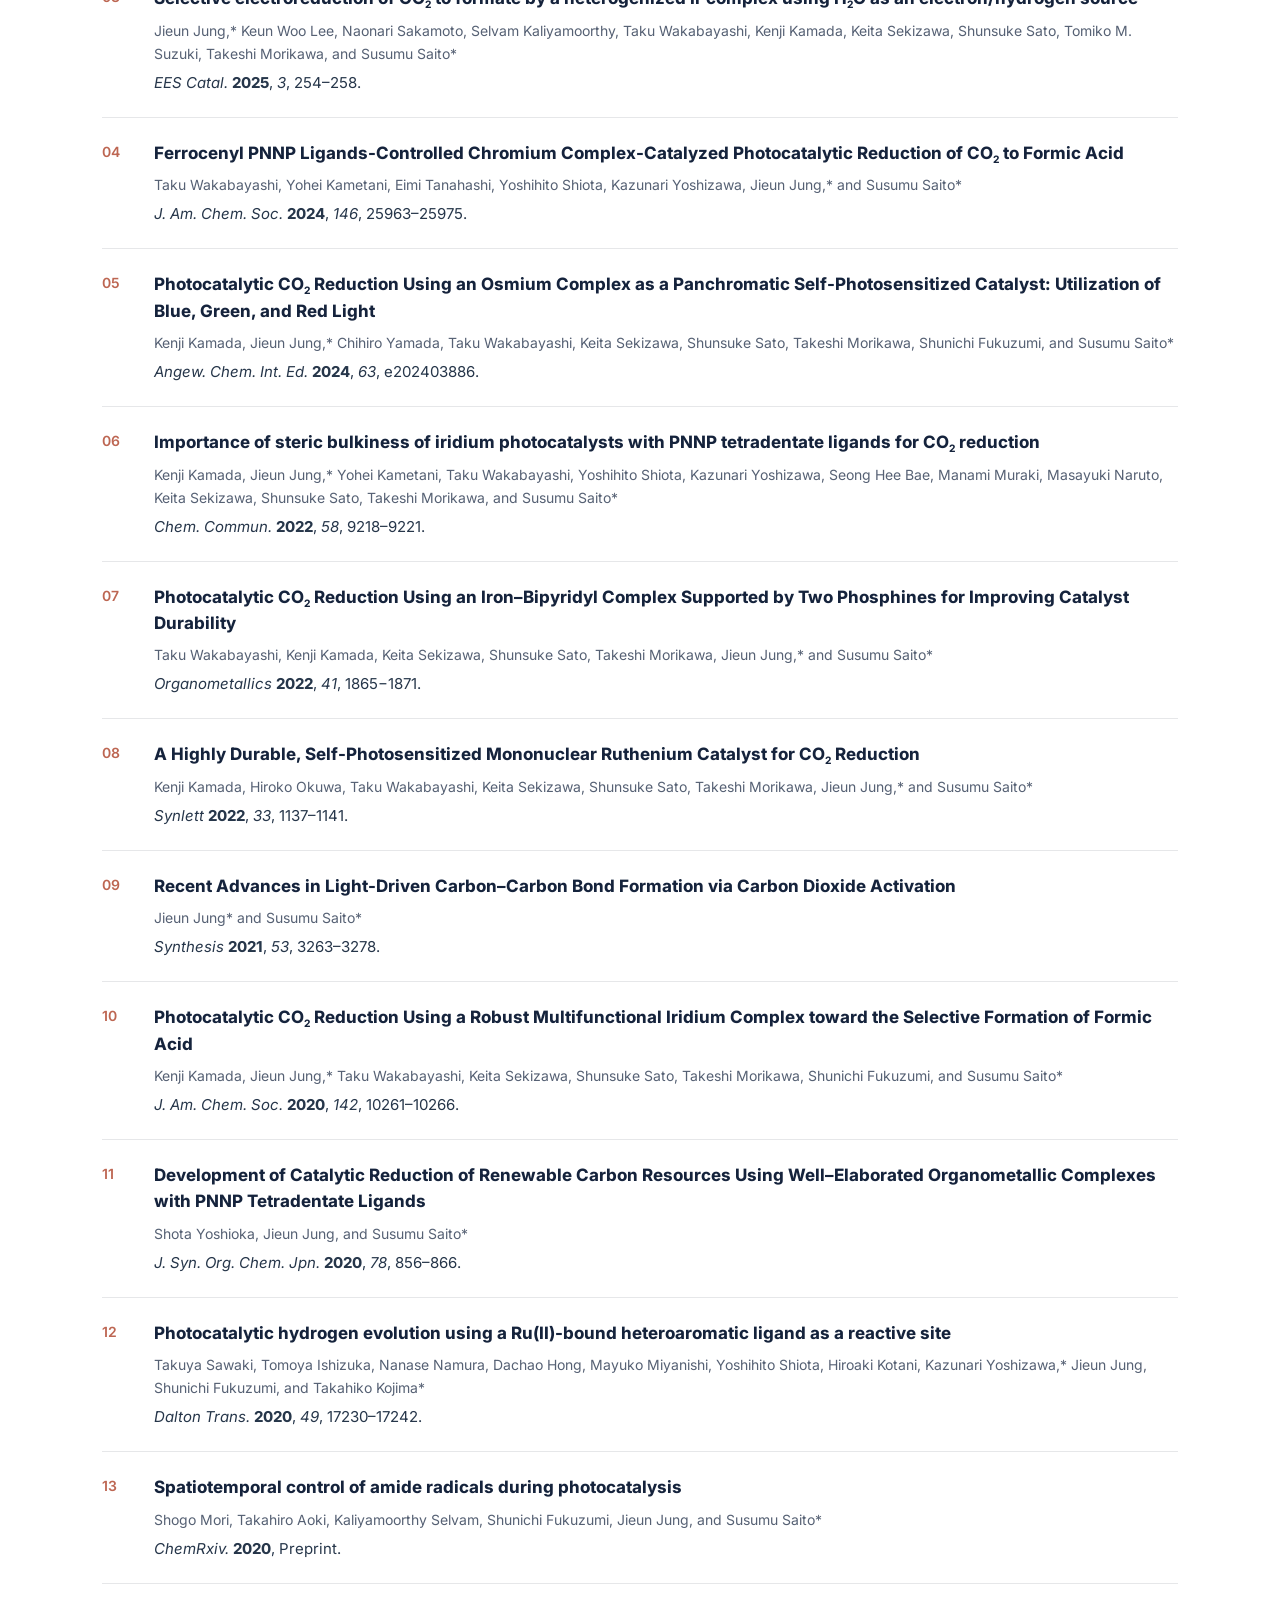
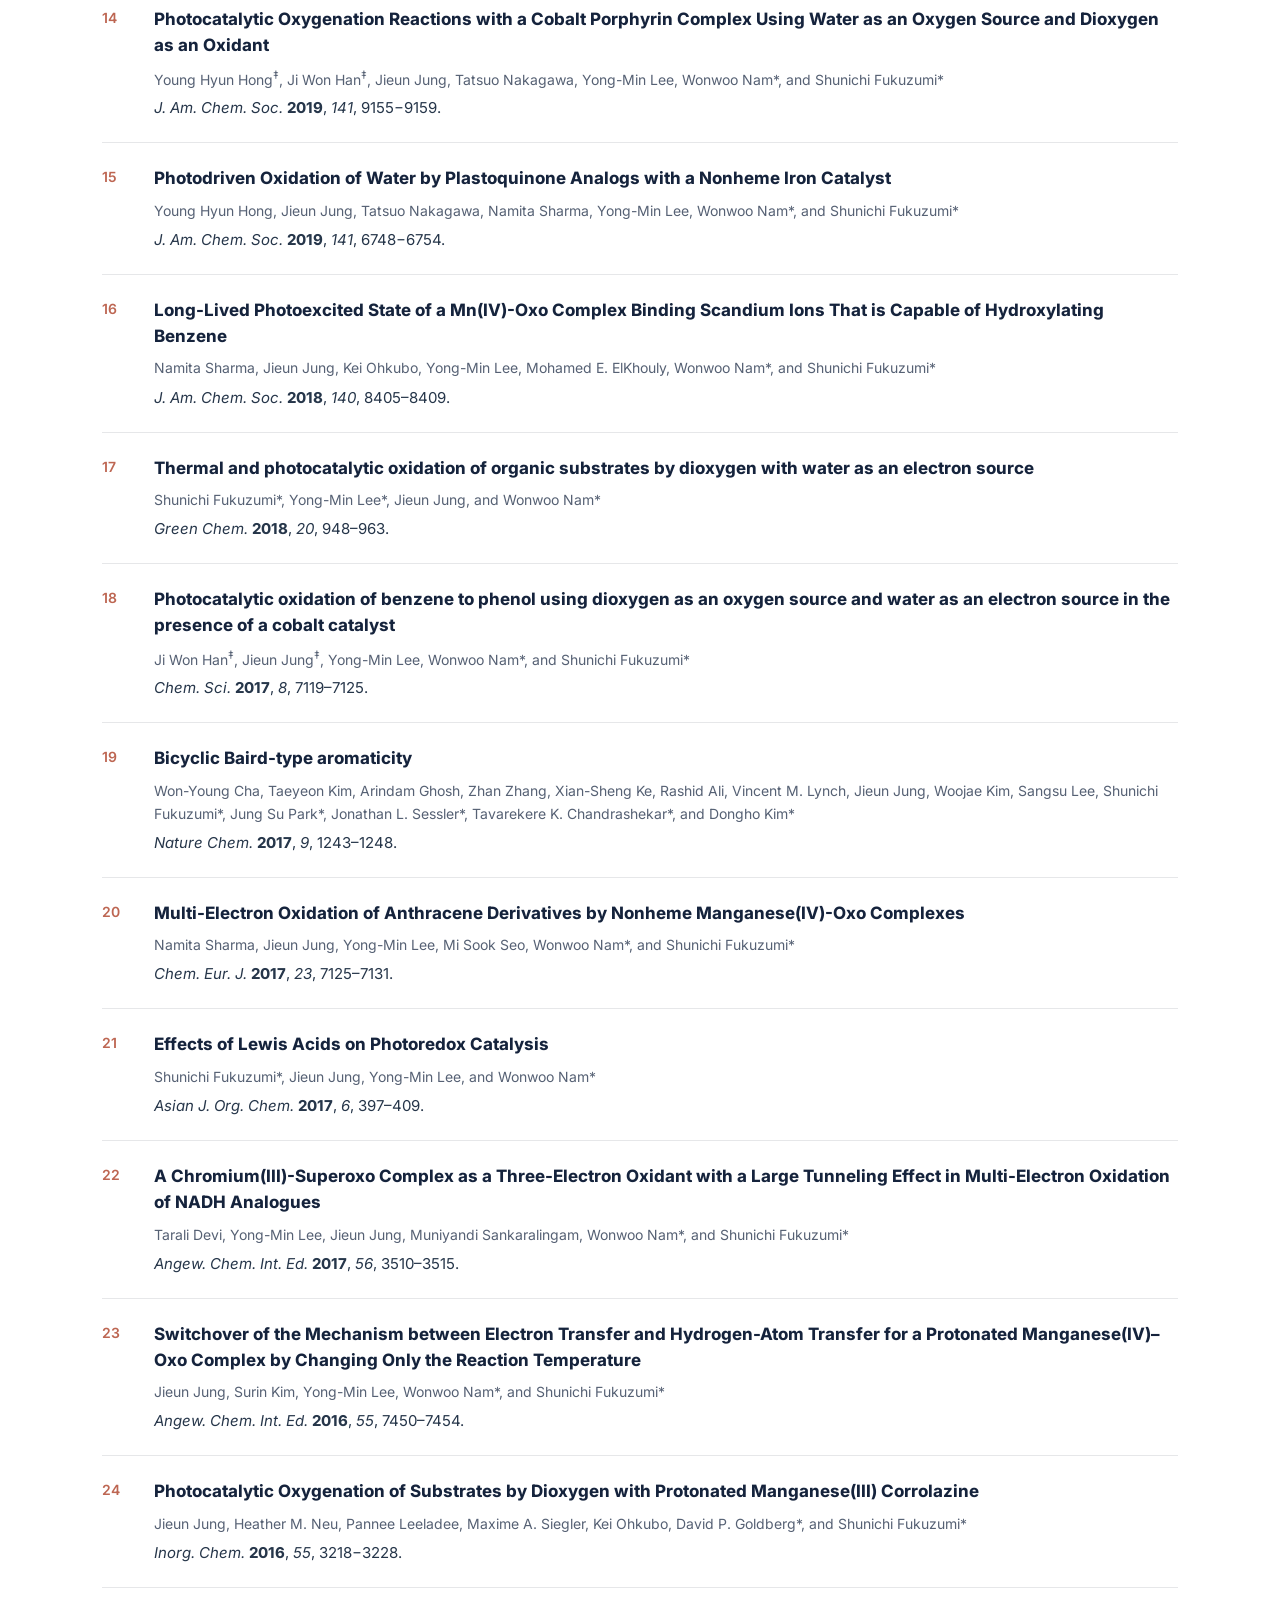
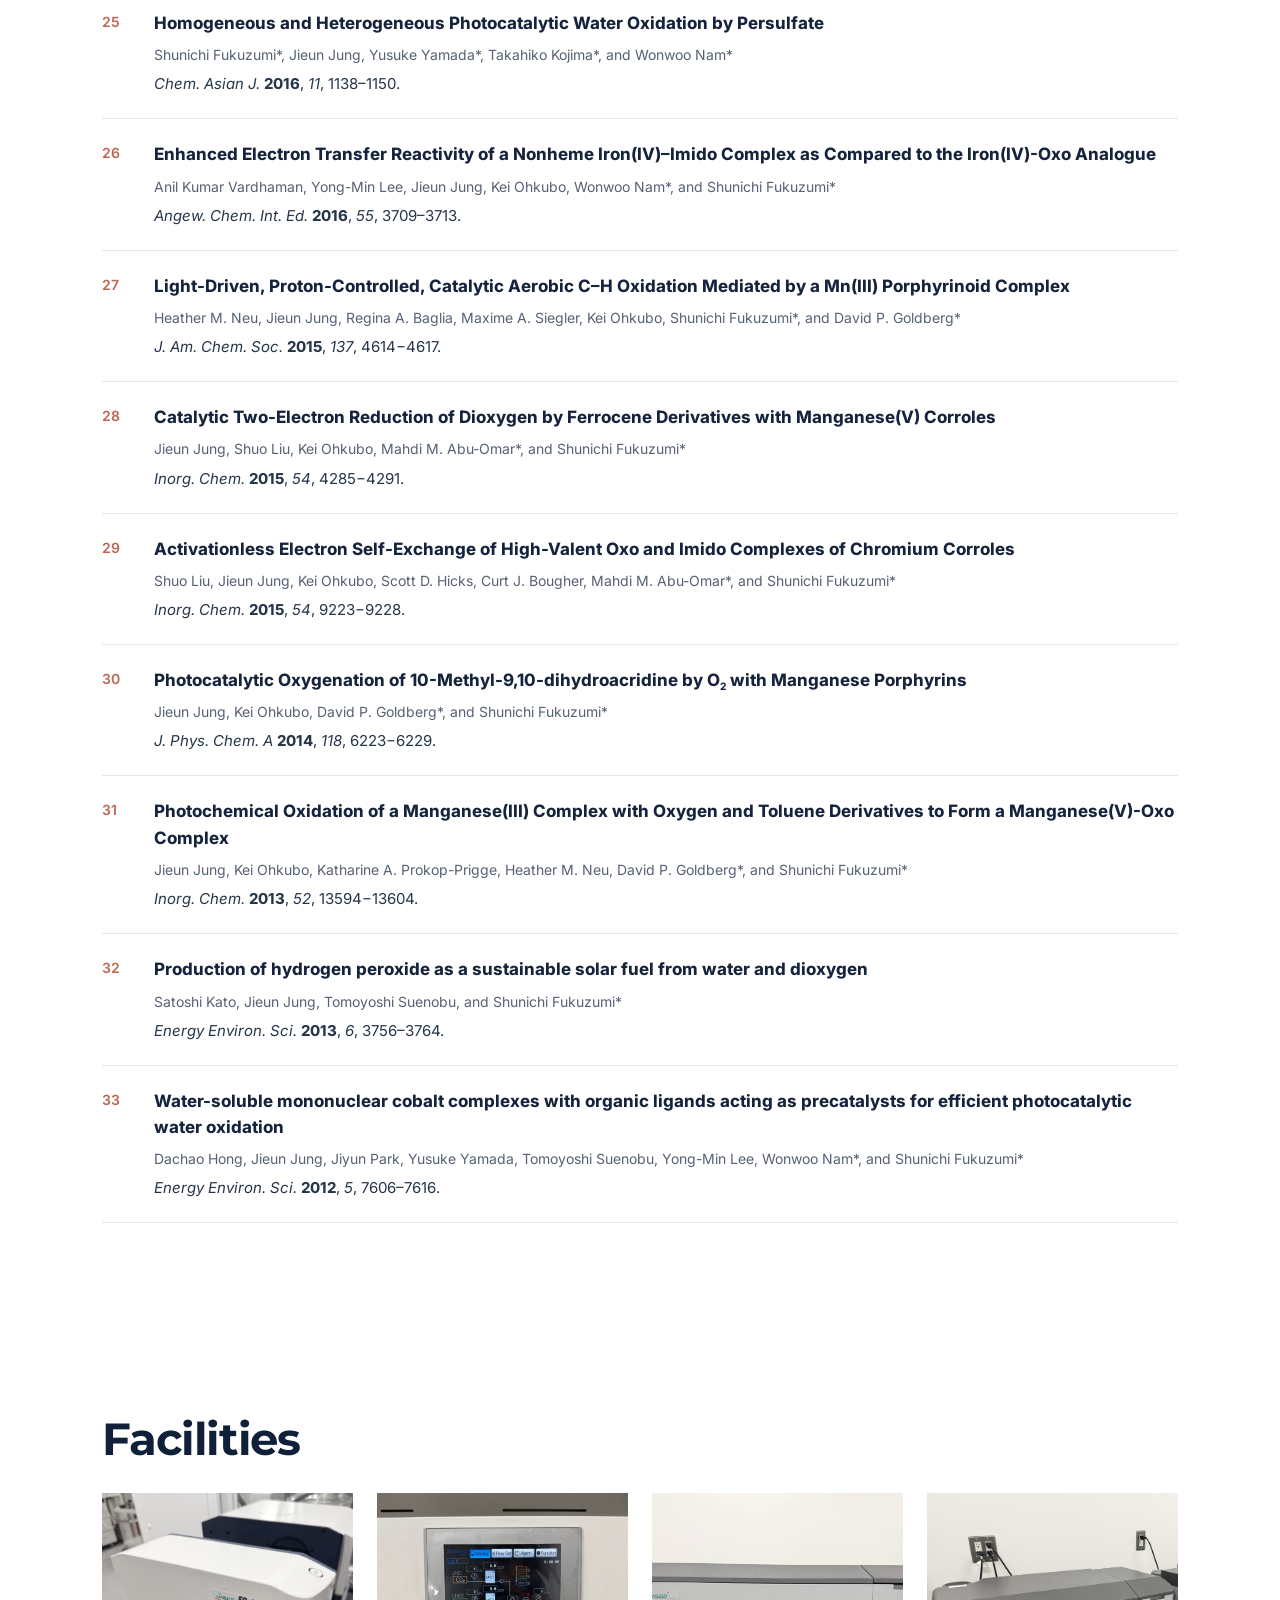
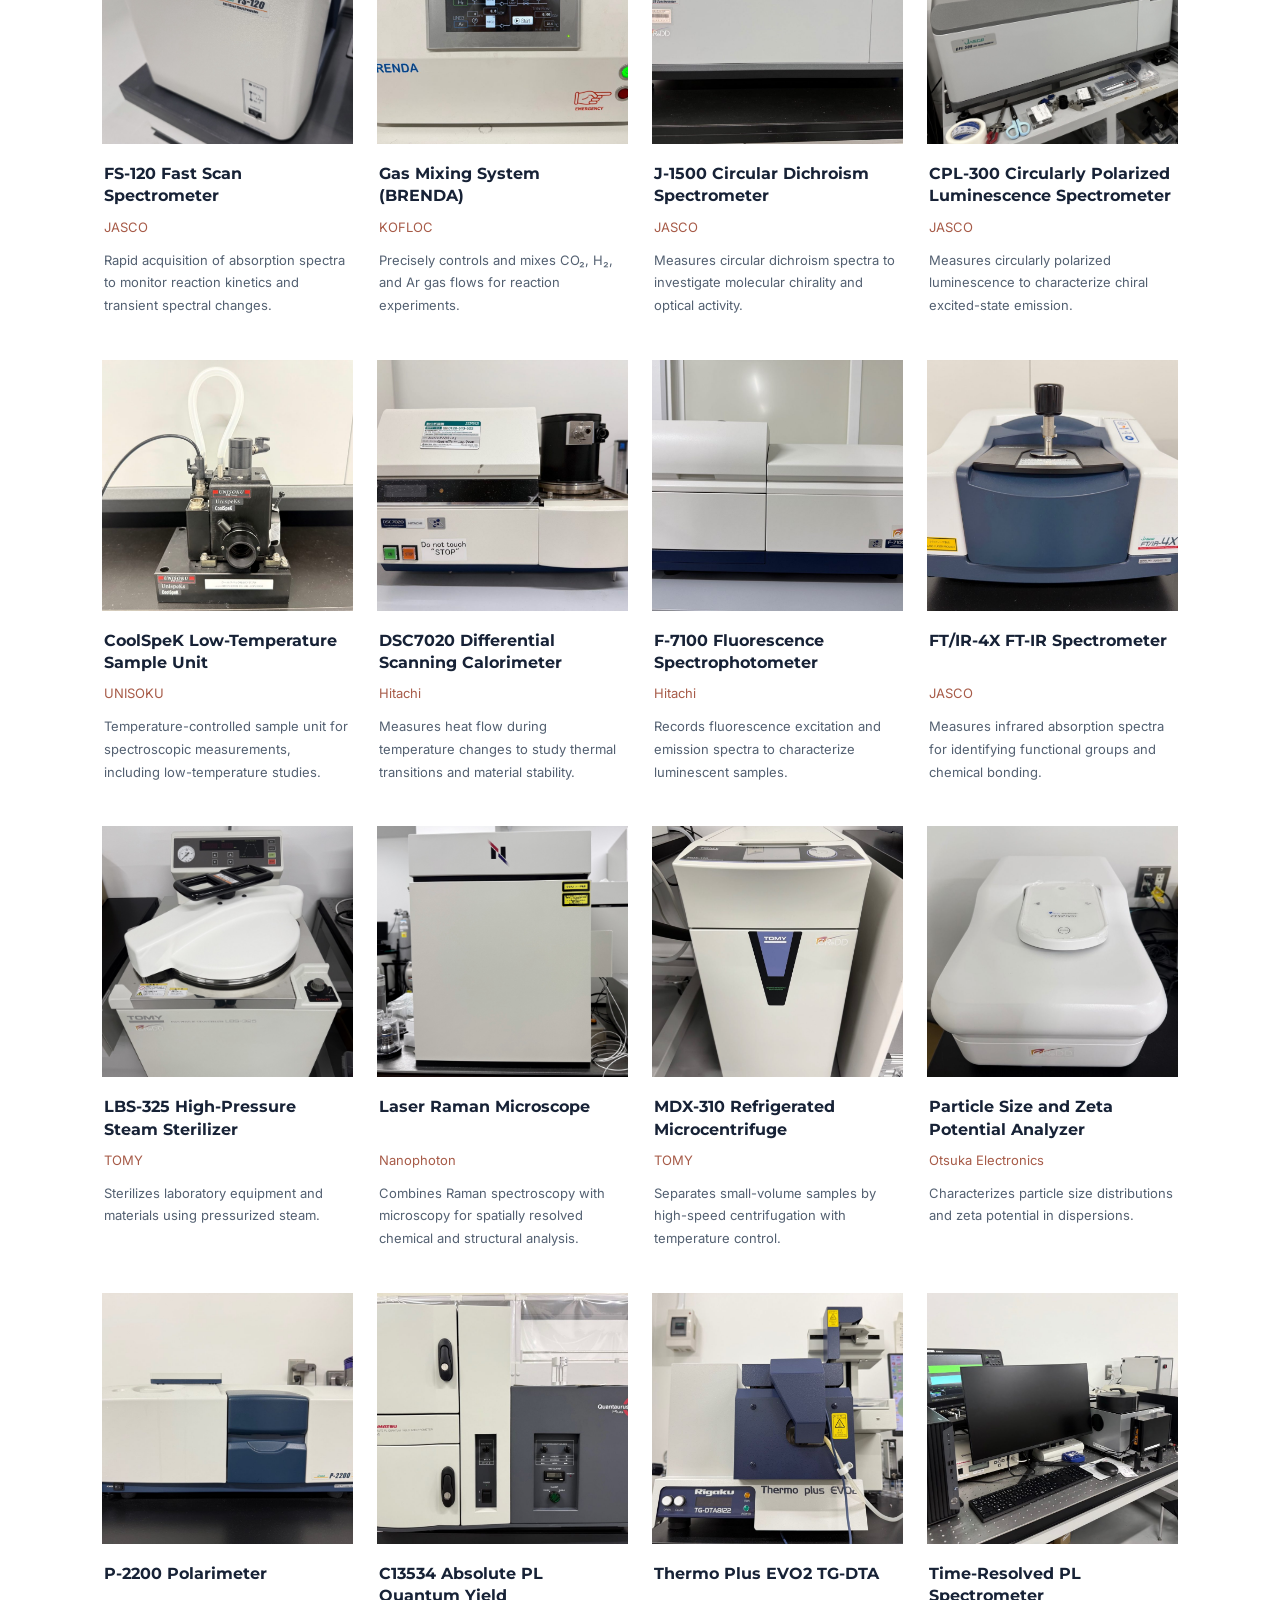
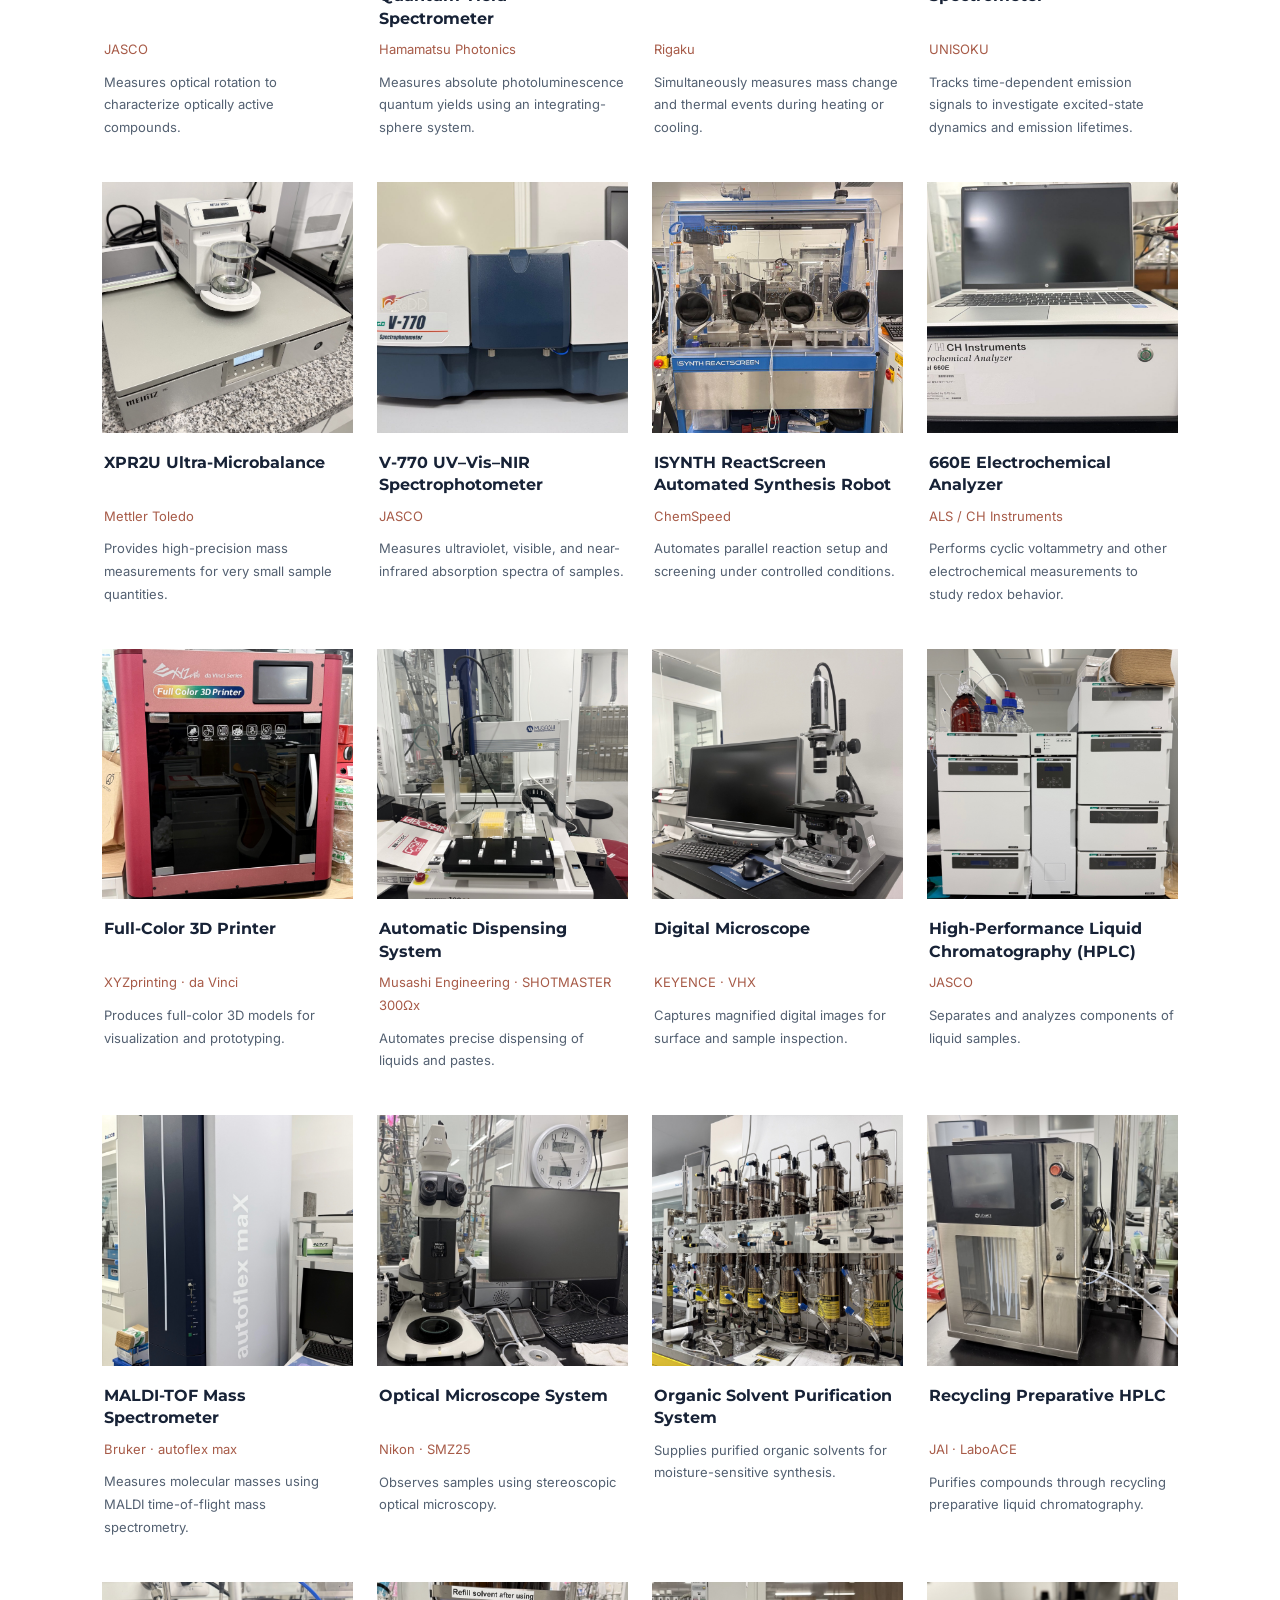
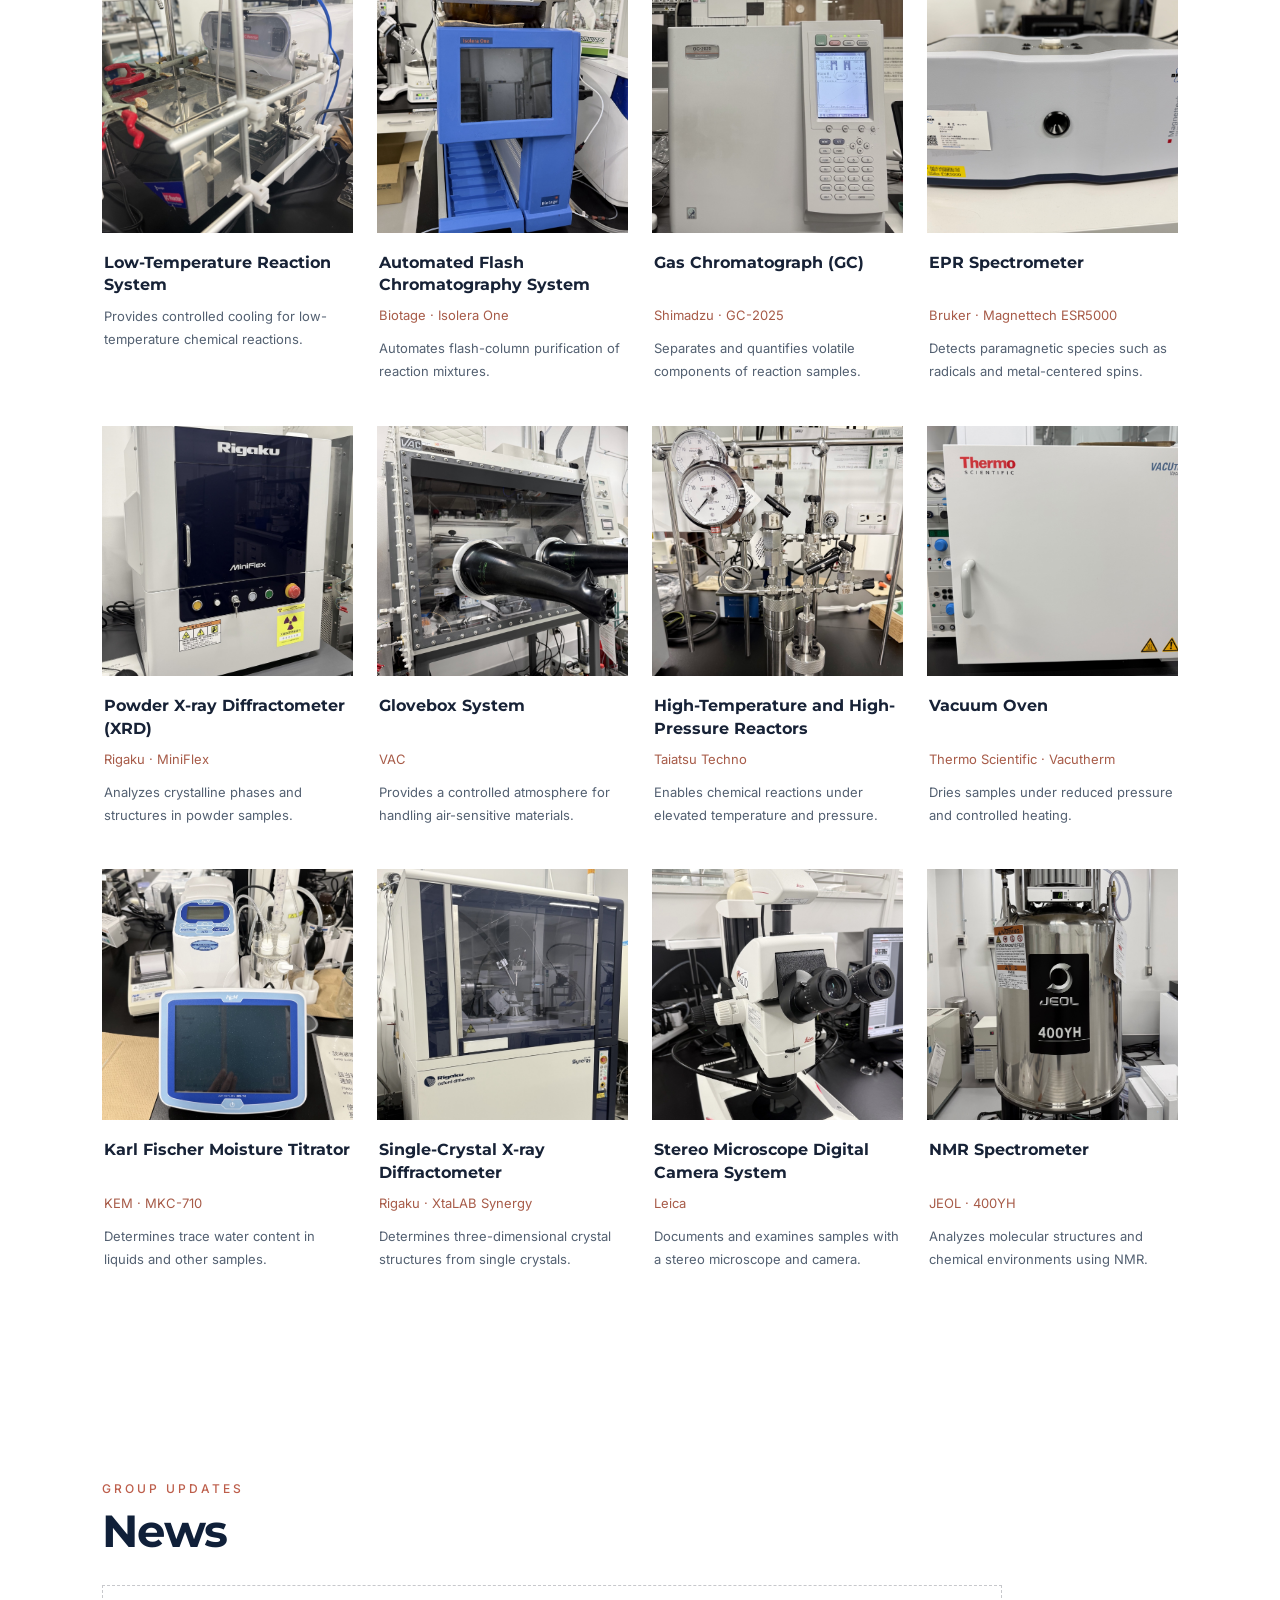
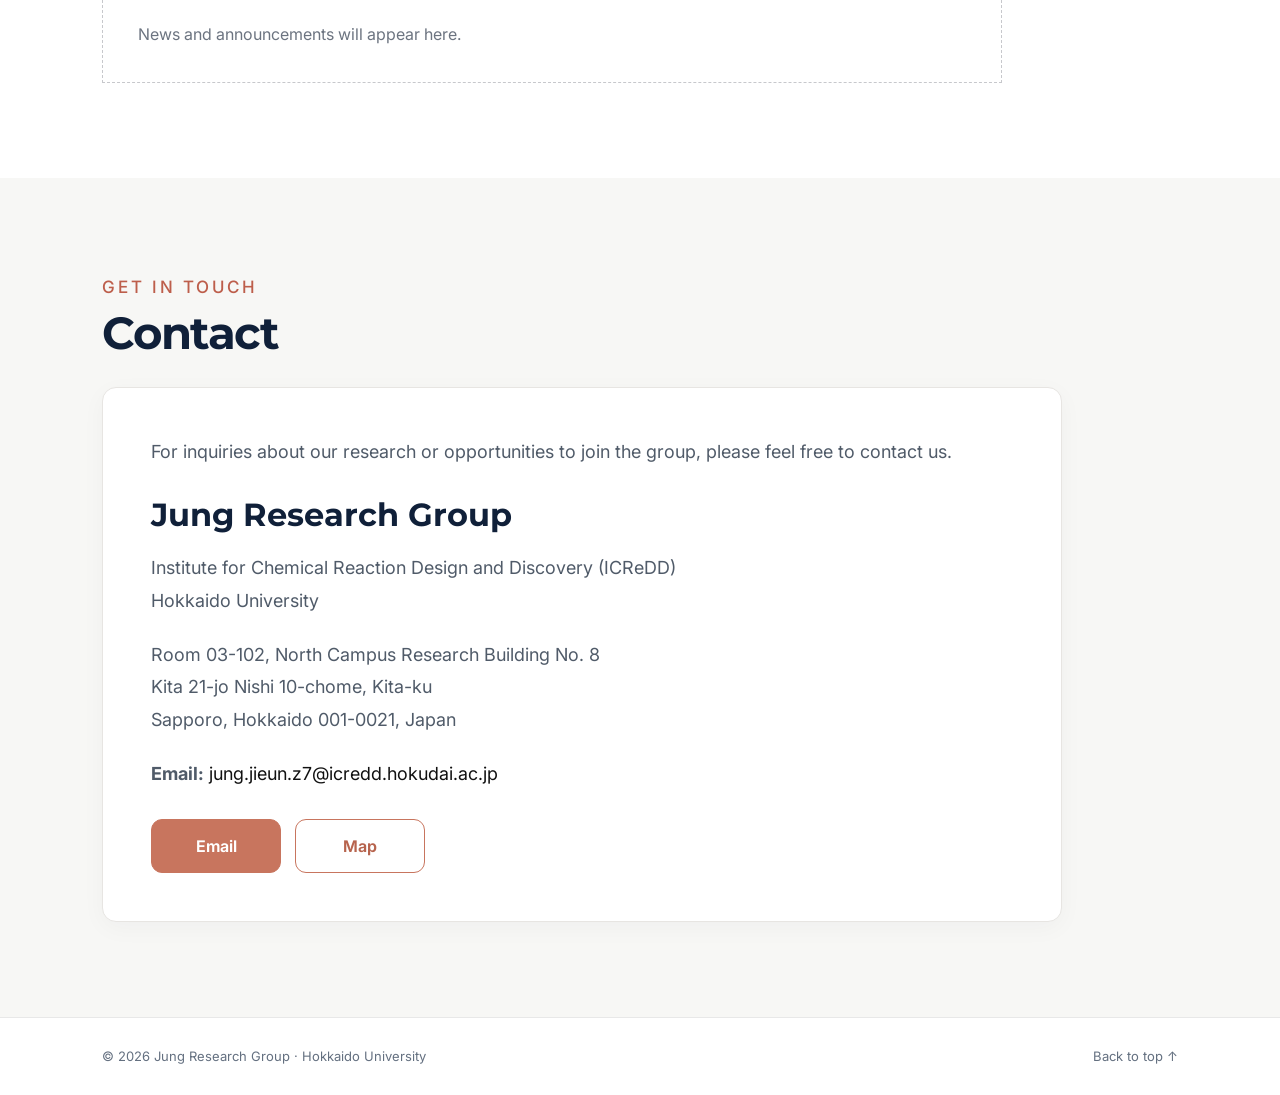
==== commit 842ab566: "Add files via upload" ====
--- a/index.html
+++ b/index.html
@@ -115,7 +115,7 @@
 <article class="publication-entry"><span class="publication-number">33</span><div class="publication-body"><p class="pub-title"><a class="publication-title-link" href="https://doi.org/10.1039/c2ee21185h" rel="noopener noreferrer" target="_blank">Water-soluble mononuclear cobalt complexes with organic ligands acting as precatalysts for efficient photocatalytic water oxidation</a></p><p class="pub-authors">Dachao Hong, Jieun Jung, Jiyun Park, Yusuke Yamada, Tomoyoshi Suenobu, Yong-Min Lee, Wonwoo Nam*, and Shunichi Fukuzumi*</p><p class="pub-citation"><em class="journal-name">Energy Environ. Sci.</em> <strong>2012</strong>, <em>5</em>, 7606–7616.</p></div></article>
 </div>
 </section>
-<section class="content-section facilities-section" id="facilities"><div class="section-heading"><h2>Facilities</h2></div><div class="facilities-grid"><article class="facility-card"><img alt="FS-120 Fast Scan Spectrometer" class="fs120-photo" loading="lazy" src="assets/fs120.jpg"/><div class="facility-copy"><h3>FS-120 Fast Scan Spectrometer</h3><p class="facility-maker">JASCO</p><p>Rapid acquisition of absorption spectra to monitor reaction kinetics and transient spectral changes.</p></div></article><article class="facility-card"><img alt="Gas Mixing System (BRENDA)" loading="lazy" src="assets/gas-mixer.jpg"/><div class="facility-copy"><h3>Gas Mixing System (BRENDA)</h3><p class="facility-maker">KOFLOC</p><p>Precisely controls and mixes CO₂, H₂, and Ar gas flows for reaction experiments.</p></div></article><article class="facility-card"><img alt="J-1500 Circular Dichroism Spectrometer" loading="lazy" src="assets/cd.jpg"/><div class="facility-copy"><h3>J-1500 Circular Dichroism Spectrometer</h3><p class="facility-maker">JASCO</p><p>Measures circular dichroism spectra to investigate molecular chirality and optical activity.</p></div></article><article class="facility-card"><img alt="CPL-300 Circularly Polarized Luminescence Spectrometer" loading="lazy" src="assets/cpl.jpg"/><div class="facility-copy"><h3>CPL-300 Circularly Polarized Luminescence Spectrometer</h3><p class="facility-maker">JASCO</p><p>Measures circularly polarized luminescence to characterize chiral excited-state emission.</p></div></article><article class="facility-card"><img alt="CoolSpeK Low-Temperature Sample Unit" loading="lazy" src="assets/coolspek.jpg"/><div class="facility-copy"><h3>CoolSpeK Low-Temperature Sample Unit</h3><p class="facility-maker">UNISOKU</p><p>Temperature-controlled sample unit for spectroscopic measurements, including low-temperature studies.</p></div></article><article class="facility-card"><img alt="DSC7020 Differential Scanning Calorimeter" loading="lazy" src="assets/dsc.jpg"/><div class="facility-copy"><h3>DSC7020 Differential Scanning Calorimeter</h3><p class="facility-maker">Hitachi</p><p>Measures heat flow during temperature changes to study thermal transitions and material stability.</p></div></article><article class="facility-card"><img alt="F-7100 Fluorescence Spectrophotometer" loading="lazy" src="assets/fluorometer.jpg"/><div class="facility-copy"><h3>F-7100 Fluorescence Spectrophotometer</h3><p class="facility-maker">Hitachi</p><p>Records fluorescence excitation and emission spectra to characterize luminescent samples.</p></div></article><article class="facility-card"><img alt="FT/IR-4X FT-IR Spectrometer" loading="lazy" src="assets/ftir.jpg"/><div class="facility-copy"><h3>FT/IR-4X FT-IR Spectrometer</h3><p class="facility-maker">JASCO</p><p>Measures infrared absorption spectra for identifying functional groups and chemical bonding.</p></div></article><article class="facility-card"><img alt="LBS-325 High-Pressure Steam Sterilizer" loading="lazy" src="assets/autoclave.jpg?v=20261105b"/><div class="facility-copy"><h3>LBS-325 High-Pressure Steam Sterilizer</h3><p class="facility-maker">TOMY</p><p>Sterilizes laboratory equipment and materials using pressurized steam.</p></div></article><article class="facility-card"><img alt="Laser Raman Microscope" loading="lazy" src="assets/raman.jpg?v=20261105c"/><div class="facility-copy"><h3>Laser Raman Microscope</h3><p class="facility-maker">Nanophoton</p><p>Combines Raman spectroscopy with microscopy for spatially resolved chemical and structural analysis.</p></div></article><article class="facility-card"><img alt="MDX-310 Refrigerated Microcentrifuge" loading="lazy" src="assets/centrifuge.jpg"/><div class="facility-copy"><h3>MDX-310 Refrigerated Microcentrifuge</h3><p class="facility-maker">TOMY</p><p>Separates small-volume samples by high-speed centrifugation with temperature control.</p></div></article><article class="facility-card"><img alt="Particle Size and Zeta Potential Analyzer" loading="lazy" src="assets/particle.jpg"/><div class="facility-copy"><h3>Particle Size and Zeta Potential Analyzer</h3><p class="facility-maker">Otsuka Electronics</p><p>Characterizes particle size distributions and zeta potential in dispersions.</p></div></article><article class="facility-card"><img alt="P-2200 Polarimeter" loading="lazy" src="assets/polarimeter.jpg"/><div class="facility-copy"><h3>P-2200 Polarimeter</h3><p class="facility-maker">JASCO</p><p>Measures optical rotation to characterize optically active compounds.</p></div></article><article class="facility-card"><img alt="C13534 Absolute PL Quantum Yield Spectrometer" loading="lazy" src="assets/quantum-yield.jpg"/><div class="facility-copy"><h3>C13534 Absolute PL Quantum Yield Spectrometer</h3><p class="facility-maker">Hamamatsu Photonics</p><p>Measures absolute photoluminescence quantum yields using an integrating-sphere system.</p></div></article><article class="facility-card"><img alt="Thermo Plus EVO2 TG-DTA" loading="lazy" src="assets/tgdta.jpg"/><div class="facility-copy"><h3>Thermo Plus EVO2 TG-DTA</h3><p class="facility-maker">Rigaku</p><p>Simultaneously measures mass change and thermal events during heating or cooling.</p></div></article><article class="facility-card"><img alt="Time-Resolved PL Spectrometer" loading="lazy" src="assets/trpl.jpg"/><div class="facility-copy"><h3>Time-Resolved PL Spectrometer</h3><p>Tracks time-dependent emission signals to investigate excited-state dynamics and emission lifetimes.</p></div></article><article class="facility-card"><img alt="XPR2U Ultra-Microbalance" loading="lazy" src="assets/microbalance.jpg?v=20261105b"/><div class="facility-copy"><h3>XPR2U Ultra-Microbalance</h3><p class="facility-maker">Mettler Toledo</p><p>Provides high-precision mass measurements for very small sample quantities.</p></div></article><article class="facility-card"><img alt="V-770 UV–Vis–NIR Spectrophotometer" loading="lazy" src="assets/uvvis.jpg"/><div class="facility-copy"><h3>V-770 UV–Vis–NIR Spectrophotometer</h3><p class="facility-maker">JASCO</p><p>Measures ultraviolet, visible, and near-infrared absorption spectra of samples.</p></div></article><article class="facility-card"><img alt="ISYNTH ReactScreen Automated Synthesis Robot" loading="lazy" src="assets/robot.jpg"/><div class="facility-copy"><h3>ISYNTH ReactScreen Automated Synthesis Robot</h3><p class="facility-maker">ChemSpeed</p><p>Automates parallel reaction setup and screening under controlled conditions.</p></div></article><article class="facility-card"><img alt="660E Electrochemical Analyzer" loading="lazy" src="assets/cv.jpg"/><div class="facility-copy"><h3>660E Electrochemical Analyzer</h3><p class="facility-maker">ALS / CH Instruments</p><p>Performs cyclic voltammetry and other electrochemical measurements to study redox behavior.</p></div></article><article class="facility-card"><img alt="Full-Color 3D Printer" loading="lazy" src="assets/facility-new-01.jpg"/><div class="facility-copy"><h3>Full-Color 3D Printer</h3><p class="facility-maker">XYZprinting · da Vinci</p><p>Produces full-color 3D models for visualization and prototyping.</p></div></article><article class="facility-card"><img alt="Automatic Dispensing System" loading="lazy" src="assets/facility-new-02.jpg"/><div class="facility-copy"><h3>Automatic Dispensing System</h3><p class="facility-maker">Musashi Engineering · SHOTMASTER 300Ωx</p><p>Automates precise dispensing of liquids and pastes.</p></div></article><article class="facility-card"><img alt="Digital Microscope" loading="lazy" src="assets/facility-new-03.jpg"/><div class="facility-copy"><h3>Digital Microscope</h3><p class="facility-maker">KEYENCE · VHX</p><p>Captures magnified digital images for surface and sample inspection.</p></div></article><article class="facility-card"><img alt="High-Performance Liquid Chromatography (HPLC)" loading="lazy" src="assets/facility-new-04.jpg"/><div class="facility-copy"><h3>High-Performance Liquid Chromatography (HPLC)</h3><p class="facility-maker">JASCO</p><p>Separates and analyzes components of liquid samples.</p></div></article><article class="facility-card"><img alt="MALDI-TOF Mass Spectrometer" loading="lazy" src="assets/facility-new-05.jpg"/><div class="facility-copy"><h3>MALDI-TOF Mass Spectrometer</h3><p class="facility-maker">Bruker · autoflex max</p><p>Measures molecular masses using MALDI time-of-flight mass spectrometry.</p></div></article><article class="facility-card"><img alt="Optical Microscope System" loading="lazy" src="assets/facility-new-06.jpg?v=20261105b"/><div class="facility-copy"><h3>Optical Microscope System</h3><p class="facility-maker">Nikon · SMZ25</p><p>Observes samples using stereoscopic optical microscopy.</p></div></article><article class="facility-card"><img alt="Organic Solvent Purification System" loading="lazy" src="assets/facility-new-07.jpg"/><div class="facility-copy"><h3>Organic Solvent Purification System</h3><p>Supplies purified organic solvents for moisture-sensitive synthesis.</p></div></article><article class="facility-card"><img alt="Recycling Preparative HPLC" loading="lazy" src="assets/facility-new-08.jpg?v=20261105b"/><div class="facility-copy"><h3>Recycling Preparative HPLC</h3><p class="facility-maker">JAI · LaboACE</p><p>Purifies compounds through recycling preparative liquid chromatography.</p></div></article><article class="facility-card"><img alt="Low-Temperature Reaction System" loading="lazy" src="assets/facility-new-09.jpg"/><div class="facility-copy"><h3>Low-Temperature Reaction System</h3><p>Provides controlled cooling for low-temperature chemical reactions.</p></div></article><article class="facility-card"><img alt="Automated Flash Chromatography System" loading="lazy" src="assets/facility-new-10.jpg"/><div class="facility-copy"><h3>Automated Flash Chromatography System</h3><p class="facility-maker">Biotage · Isolera One</p><p>Automates flash-column purification of reaction mixtures.</p></div></article><article class="facility-card"><img alt="Gas Chromatograph (GC)" loading="lazy" src="assets/facility-new-11.jpg?v=20261105b"/><div class="facility-copy"><h3>Gas Chromatograph (GC)</h3><p class="facility-maker">Shimadzu · GC-2025</p><p>Separates and quantifies volatile components of reaction samples.</p></div></article><article class="facility-card"><img alt="EPR Spectrometer" loading="lazy" src="assets/facility-new-12.jpg"/><div class="facility-copy"><h3>EPR Spectrometer</h3><p class="facility-maker">Bruker · Magnettech ESR5000</p><p>Detects paramagnetic species such as radicals and metal-centered spins.</p></div></article><article class="facility-card"><img alt="Powder X-ray Diffractometer (XRD)" loading="lazy" src="assets/facility-new-13.jpg?v=20261105b"/><div class="facility-copy"><h3>Powder X-ray Diffractometer (XRD)</h3><p class="facility-maker">Rigaku · MiniFlex</p><p>Analyzes crystalline phases and structures in powder samples.</p></div></article><article class="facility-card"><img alt="Glovebox System" loading="lazy" src="assets/facility-new-14.jpg?v=20261105c"/><div class="facility-copy"><h3>Glovebox System</h3><p class="facility-maker">VAC</p><p>Provides a controlled atmosphere for handling air-sensitive materials.</p></div></article><article class="facility-card"><img alt="High-Temperature and High-Pressure Reactors" loading="lazy" src="assets/facility-new-15.jpg?v=20261105c"/><div class="facility-copy"><h3>High-Temperature and High-Pressure Reactors</h3><p class="facility-maker">Taiatsu Techno</p><p>Enables chemical reactions under elevated temperature and pressure.</p></div></article><article class="facility-card"><img alt="Vacuum Oven" loading="lazy" src="assets/facility-new-16.jpg"/><div class="facility-copy"><h3>Vacuum Oven</h3><p class="facility-maker">Thermo Scientific · Vacutherm</p><p>Dries samples under reduced pressure and controlled heating.</p></div></article><article class="facility-card"><img alt="Karl Fischer Moisture Titrator" loading="lazy" src="assets/facility-new-17.jpg?v=20261105b"/><div class="facility-copy"><h3>Karl Fischer Moisture Titrator</h3><p class="facility-maker">KEM · MKC-710</p><p>Determines trace water content in liquids and other samples.</p></div></article><article class="facility-card"><img alt="Single-Crystal X-ray Diffractometer" loading="lazy" src="assets/facility-new-18.jpg?v=20261105b"/><div class="facility-copy"><h3>Single-Crystal X-ray Diffractometer</h3><p class="facility-maker">Rigaku · XtaLAB Synergy</p><p>Determines three-dimensional crystal structures from single crystals.</p></div></article><article class="facility-card"><img alt="Stereo Microscope Digital Camera System" loading="lazy" src="assets/facility-new-19.jpg?v=20261105b"/><div class="facility-copy"><h3>Stereo Microscope Digital Camera System</h3><p class="facility-maker">Leica</p><p>Documents and examines samples with a stereo microscope and camera.</p></div></article><article class="facility-card"><img alt="NMR Spectrometer" loading="lazy" src="assets/facility-new-20.jpg?v=20261105c"/><div class="facility-copy"><h3>NMR Spectrometer</h3><p class="facility-maker">JEOL · 400YH</p><p>Analyzes molecular structures and chemical environments using NMR.</p></div></article></div></section><section class="content-section" id="news">
+<section class="content-section facilities-section" id="facilities"><div class="section-heading"><h2>Facilities</h2></div><div class="facilities-grid"><article class="facility-card"><img alt="FS-120 Fast Scan Spectrometer" class="fs120-photo" loading="lazy" src="assets/fs120.jpg"/><div class="facility-copy"><h3>FS-120 Fast Scan Spectrometer</h3><p class="facility-maker">JASCO</p><p>Rapid acquisition of absorption spectra to monitor reaction kinetics and transient spectral changes.</p></div></article><article class="facility-card"><img alt="Gas Mixing System (BRENDA)" loading="lazy" src="assets/gas-mixer.jpg"/><div class="facility-copy"><h3>Gas Mixing System (BRENDA)</h3><p class="facility-maker">KOFLOC</p><p>Precisely controls and mixes CO₂, H₂, and Ar gas flows for reaction experiments.</p></div></article><article class="facility-card"><img alt="J-1500 Circular Dichroism Spectrometer" loading="lazy" src="assets/cd.jpg"/><div class="facility-copy"><h3>J-1500 Circular Dichroism Spectrometer</h3><p class="facility-maker">JASCO</p><p>Measures circular dichroism spectra to investigate molecular chirality and optical activity.</p></div></article><article class="facility-card"><img alt="CPL-300 Circularly Polarized Luminescence Spectrometer" loading="lazy" src="assets/cpl.jpg"/><div class="facility-copy"><h3>CPL-300 Circularly Polarized Luminescence Spectrometer</h3><p class="facility-maker">JASCO</p><p>Measures circularly polarized luminescence to characterize chiral excited-state emission.</p></div></article><article class="facility-card"><img alt="CoolSpeK Low-Temperature Sample Unit" loading="lazy" src="assets/coolspek.jpg"/><div class="facility-copy"><h3>CoolSpeK Low-Temperature Sample Unit</h3><p class="facility-maker">UNISOKU</p><p>Temperature-controlled sample unit for spectroscopic measurements, including low-temperature studies.</p></div></article><article class="facility-card"><img alt="DSC7020 Differential Scanning Calorimeter" loading="lazy" src="assets/dsc.jpg"/><div class="facility-copy"><h3>DSC7020 Differential Scanning Calorimeter</h3><p class="facility-maker">Hitachi</p><p>Measures heat flow during temperature changes to study thermal transitions and material stability.</p></div></article><article class="facility-card"><img alt="F-7100 Fluorescence Spectrophotometer" loading="lazy" src="assets/fluorometer.jpg"/><div class="facility-copy"><h3>F-7100 Fluorescence Spectrophotometer</h3><p class="facility-maker">Hitachi</p><p>Records fluorescence excitation and emission spectra to characterize luminescent samples.</p></div></article><article class="facility-card"><img alt="FT/IR-4X FT-IR Spectrometer" loading="lazy" src="assets/ftir.jpg"/><div class="facility-copy"><h3>FT/IR-4X FT-IR Spectrometer</h3><p class="facility-maker">JASCO</p><p>Measures infrared absorption spectra for identifying functional groups and chemical bonding.</p></div></article><article class="facility-card"><img alt="LBS-325 High-Pressure Steam Sterilizer" loading="lazy" src="assets/autoclave.jpg?v=20261105b"/><div class="facility-copy"><h3>LBS-325 High-Pressure Steam Sterilizer</h3><p class="facility-maker">TOMY</p><p>Sterilizes laboratory equipment and materials using pressurized steam.</p></div></article><article class="facility-card"><img alt="Laser Raman Microscope" loading="lazy" src="assets/raman.jpg?v=20261105c"/><div class="facility-copy"><h3>Laser Raman Microscope</h3><p class="facility-maker">Nanophoton</p><p>Combines Raman spectroscopy with microscopy for spatially resolved chemical and structural analysis.</p></div></article><article class="facility-card"><img alt="MDX-310 Refrigerated Microcentrifuge" loading="lazy" src="assets/centrifuge.jpg"/><div class="facility-copy"><h3>MDX-310 Refrigerated Microcentrifuge</h3><p class="facility-maker">TOMY</p><p>Separates small-volume samples by high-speed centrifugation with temperature control.</p></div></article><article class="facility-card"><img alt="Particle Size and Zeta Potential Analyzer" loading="lazy" src="assets/particle.jpg"/><div class="facility-copy"><h3>Particle Size and Zeta Potential Analyzer</h3><p class="facility-maker">Otsuka Electronics</p><p>Characterizes particle size distributions and zeta potential in dispersions.</p></div></article><article class="facility-card"><img alt="P-2200 Polarimeter" loading="lazy" src="assets/polarimeter.jpg"/><div class="facility-copy"><h3>P-2200 Polarimeter</h3><p class="facility-maker">JASCO</p><p>Measures optical rotation to characterize optically active compounds.</p></div></article><article class="facility-card"><img alt="C13534 Absolute PL Quantum Yield Spectrometer" loading="lazy" src="assets/quantum-yield.jpg"/><div class="facility-copy"><h3>C13534 Absolute PL Quantum Yield Spectrometer</h3><p class="facility-maker">Hamamatsu Photonics</p><p>Measures absolute photoluminescence quantum yields using an integrating-sphere system.</p></div></article><article class="facility-card"><img alt="Thermo Plus EVO2 TG-DTA" loading="lazy" src="assets/tgdta.jpg"/><div class="facility-copy"><h3>Thermo Plus EVO2 TG-DTA</h3><p class="facility-maker">Rigaku</p><p>Simultaneously measures mass change and thermal events during heating or cooling.</p></div></article><article class="facility-card"><img alt="Time-Resolved PL Spectrometer" loading="lazy" src="assets/trpl.jpg"/><div class="facility-copy"><h3>Time-Resolved PL Spectrometer</h3><p class="facility-maker">UNISOKU</p><p>Tracks time-dependent emission signals to investigate excited-state dynamics and emission lifetimes.</p></div></article><article class="facility-card"><img alt="XPR2U Ultra-Microbalance" loading="lazy" src="assets/microbalance.jpg?v=20261105d"/><div class="facility-copy"><h3>XPR2U Ultra-Microbalance</h3><p class="facility-maker">Mettler Toledo</p><p>Provides high-precision mass measurements for very small sample quantities.</p></div></article><article class="facility-card"><img alt="V-770 UV–Vis–NIR Spectrophotometer" loading="lazy" src="assets/uvvis.jpg"/><div class="facility-copy"><h3>V-770 UV–Vis–NIR Spectrophotometer</h3><p class="facility-maker">JASCO</p><p>Measures ultraviolet, visible, and near-infrared absorption spectra of samples.</p></div></article><article class="facility-card"><img alt="ISYNTH ReactScreen Automated Synthesis Robot" loading="lazy" src="assets/robot.jpg"/><div class="facility-copy"><h3>ISYNTH ReactScreen Automated Synthesis Robot</h3><p class="facility-maker">ChemSpeed</p><p>Automates parallel reaction setup and screening under controlled conditions.</p></div></article><article class="facility-card"><img alt="660E Electrochemical Analyzer" loading="lazy" src="assets/cv.jpg"/><div class="facility-copy"><h3>660E Electrochemical Analyzer</h3><p class="facility-maker">ALS / CH Instruments</p><p>Performs cyclic voltammetry and other electrochemical measurements to study redox behavior.</p></div></article><article class="facility-card"><img alt="Full-Color 3D Printer" loading="lazy" src="assets/facility-new-01.jpg"/><div class="facility-copy"><h3>Full-Color 3D Printer</h3><p class="facility-maker">XYZprinting · da Vinci</p><p>Produces full-color 3D models for visualization and prototyping.</p></div></article><article class="facility-card"><img alt="Automatic Dispensing System" loading="lazy" src="assets/facility-new-02.jpg"/><div class="facility-copy"><h3>Automatic Dispensing System</h3><p class="facility-maker">Musashi Engineering · SHOTMASTER 300Ωx</p><p>Automates precise dispensing of liquids and pastes.</p></div></article><article class="facility-card"><img alt="Digital Microscope" loading="lazy" src="assets/facility-new-03.jpg"/><div class="facility-copy"><h3>Digital Microscope</h3><p class="facility-maker">KEYENCE · VHX</p><p>Captures magnified digital images for surface and sample inspection.</p></div></article><article class="facility-card"><img alt="High-Performance Liquid Chromatography (HPLC)" loading="lazy" src="assets/facility-new-04.jpg"/><div class="facility-copy"><h3>High-Performance Liquid Chromatography (HPLC)</h3><p class="facility-maker">JASCO</p><p>Separates and analyzes components of liquid samples.</p></div></article><article class="facility-card"><img alt="MALDI-TOF Mass Spectrometer" loading="lazy" src="assets/facility-new-05.jpg"/><div class="facility-copy"><h3>MALDI-TOF Mass Spectrometer</h3><p class="facility-maker">Bruker · autoflex max</p><p>Measures molecular masses using MALDI time-of-flight mass spectrometry.</p></div></article><article class="facility-card"><img alt="Optical Microscope System" loading="lazy" src="assets/facility-new-06.jpg?v=20261105b"/><div class="facility-copy"><h3>Optical Microscope System</h3><p class="facility-maker">Nikon · SMZ25</p><p>Observes samples using stereoscopic optical microscopy.</p></div></article><article class="facility-card"><img alt="Organic Solvent Purification System" loading="lazy" src="assets/facility-new-07.jpg"/><div class="facility-copy"><h3>Organic Solvent Purification System</h3><p>Supplies purified organic solvents for moisture-sensitive synthesis.</p></div></article><article class="facility-card"><img alt="Recycling Preparative HPLC" loading="lazy" src="assets/facility-new-08.jpg?v=20261105b"/><div class="facility-copy"><h3>Recycling Preparative HPLC</h3><p class="facility-maker">JAI · LaboACE</p><p>Purifies compounds through recycling preparative liquid chromatography.</p></div></article><article class="facility-card"><img alt="Low-Temperature Reaction System" loading="lazy" src="assets/facility-new-09.jpg"/><div class="facility-copy"><h3>Low-Temperature Reaction System</h3><p>Provides controlled cooling for low-temperature chemical reactions.</p></div></article><article class="facility-card"><img alt="Automated Flash Chromatography System" loading="lazy" src="assets/facility-new-10.jpg"/><div class="facility-copy"><h3>Automated Flash Chromatography System</h3><p class="facility-maker">Biotage · Isolera One</p><p>Automates flash-column purification of reaction mixtures.</p></div></article><article class="facility-card"><img alt="Gas Chromatograph (GC)" loading="lazy" src="assets/facility-new-11.jpg?v=20261105d"/><div class="facility-copy"><h3>Gas Chromatograph (GC)</h3><p class="facility-maker">Shimadzu · GC-2025</p><p>Separates and quantifies volatile components of reaction samples.</p></div></article><article class="facility-card"><img alt="EPR Spectrometer" loading="lazy" src="assets/facility-new-12.jpg"/><div class="facility-copy"><h3>EPR Spectrometer</h3><p class="facility-maker">Bruker · Magnettech ESR5000</p><p>Detects paramagnetic species such as radicals and metal-centered spins.</p></div></article><article class="facility-card"><img alt="Powder X-ray Diffractometer (XRD)" loading="lazy" src="assets/facility-new-13.jpg?v=20261105d"/><div class="facility-copy"><h3>Powder X-ray Diffractometer (XRD)</h3><p class="facility-maker">Rigaku · MiniFlex</p><p>Analyzes crystalline phases and structures in powder samples.</p></div></article><article class="facility-card"><img alt="Glovebox System" loading="lazy" src="assets/facility-new-14.jpg?v=20261105c"/><div class="facility-copy"><h3>Glovebox System</h3><p class="facility-maker">VAC</p><p>Provides a controlled atmosphere for handling air-sensitive materials.</p></div></article><article class="facility-card"><img alt="High-Temperature and High-Pressure Reactors" loading="lazy" src="assets/facility-new-15.jpg?v=20261105c"/><div class="facility-copy"><h3>High-Temperature and High-Pressure Reactors</h3><p class="facility-maker">Taiatsu Techno</p><p>Enables chemical reactions under elevated temperature and pressure.</p></div></article><article class="facility-card"><img alt="Vacuum Oven" loading="lazy" src="assets/facility-new-16.jpg"/><div class="facility-copy"><h3>Vacuum Oven</h3><p class="facility-maker">Thermo Scientific · Vacutherm</p><p>Dries samples under reduced pressure and controlled heating.</p></div></article><article class="facility-card"><img alt="Karl Fischer Moisture Titrator" loading="lazy" src="assets/facility-new-17.jpg?v=20261105d"/><div class="facility-copy"><h3>Karl Fischer Moisture Titrator</h3><p class="facility-maker">KEM · MKC-710</p><p>Determines trace water content in liquids and other samples.</p></div></article><article class="facility-card"><img alt="Single-Crystal X-ray Diffractometer" loading="lazy" src="assets/facility-new-18.jpg?v=20261105d"/><div class="facility-copy"><h3>Single-Crystal X-ray Diffractometer</h3><p class="facility-maker">Rigaku · XtaLAB Synergy</p><p>Determines three-dimensional crystal structures from single crystals.</p></div></article><article class="facility-card"><img alt="Stereo Microscope Digital Camera System" loading="lazy" src="assets/facility-new-19.jpg?v=20261105d"/><div class="facility-copy"><h3>Stereo Microscope Digital Camera System</h3><p class="facility-maker">Leica</p><p>Documents and examines samples with a stereo microscope and camera.</p></div></article><article class="facility-card"><img alt="NMR Spectrometer" loading="lazy" src="assets/facility-new-20.jpg?v=20261105c"/><div class="facility-copy"><h3>NMR Spectrometer</h3><p class="facility-maker">JEOL · 400YH</p><p>Analyzes molecular structures and chemical environments using NMR.</p></div></article></div></section><section class="content-section" id="news">
 <div class="section-heading"><p class="eyebrow">GROUP UPDATES</p><h2>News</h2></div>
 <div class="empty-panel">News and announcements will appear here.</div>
 </section>
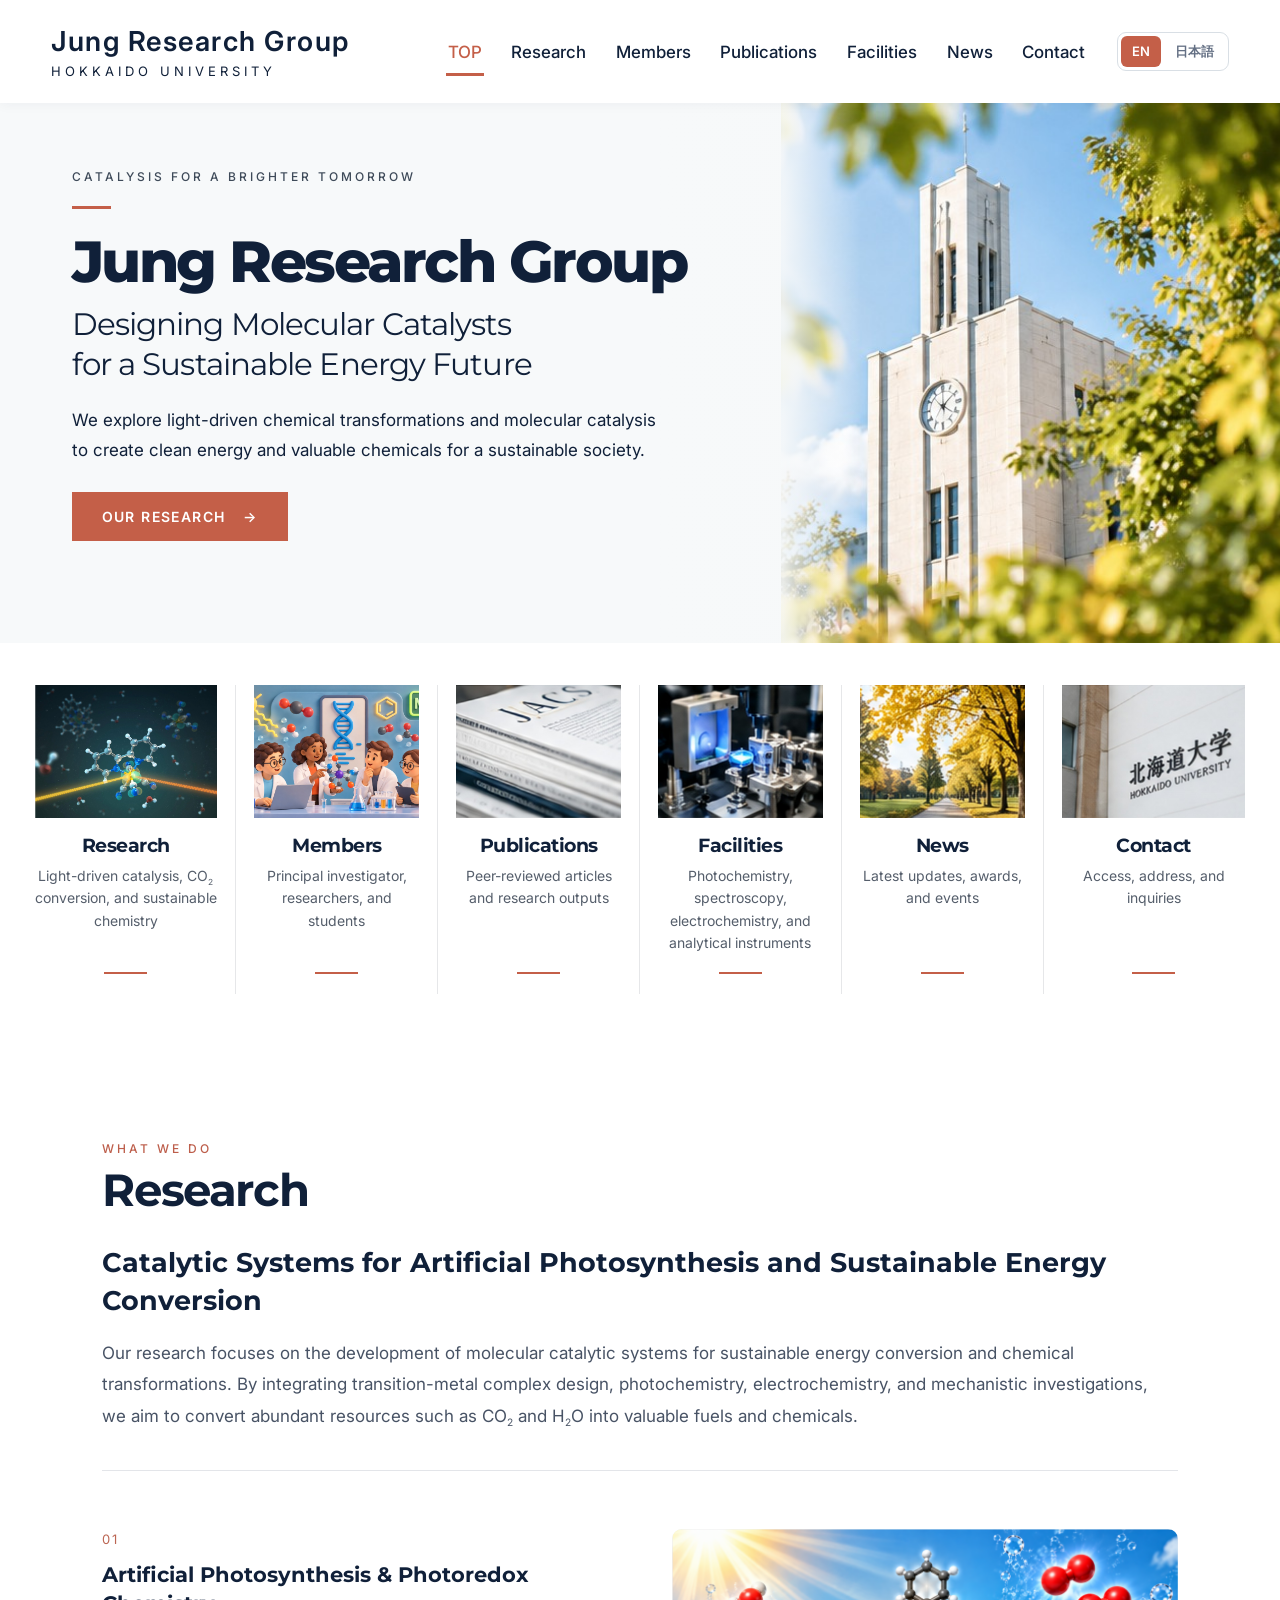
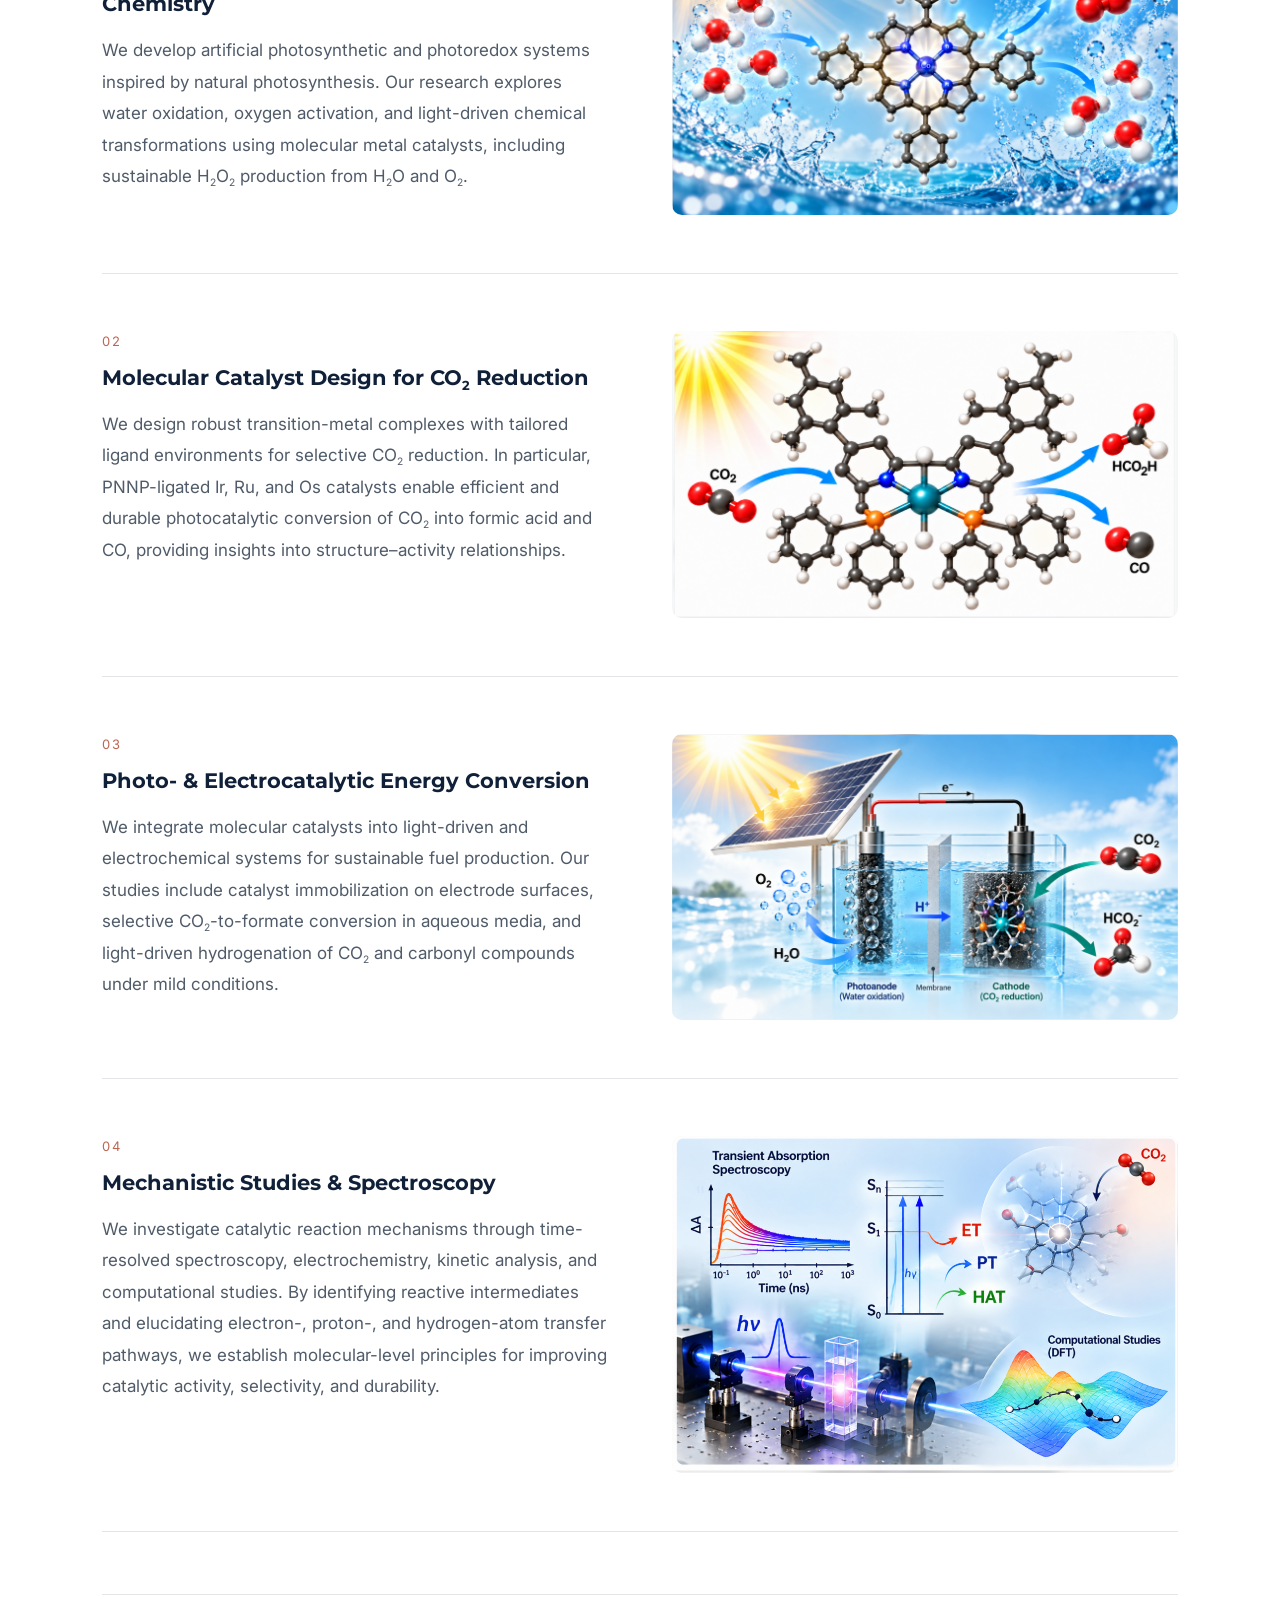
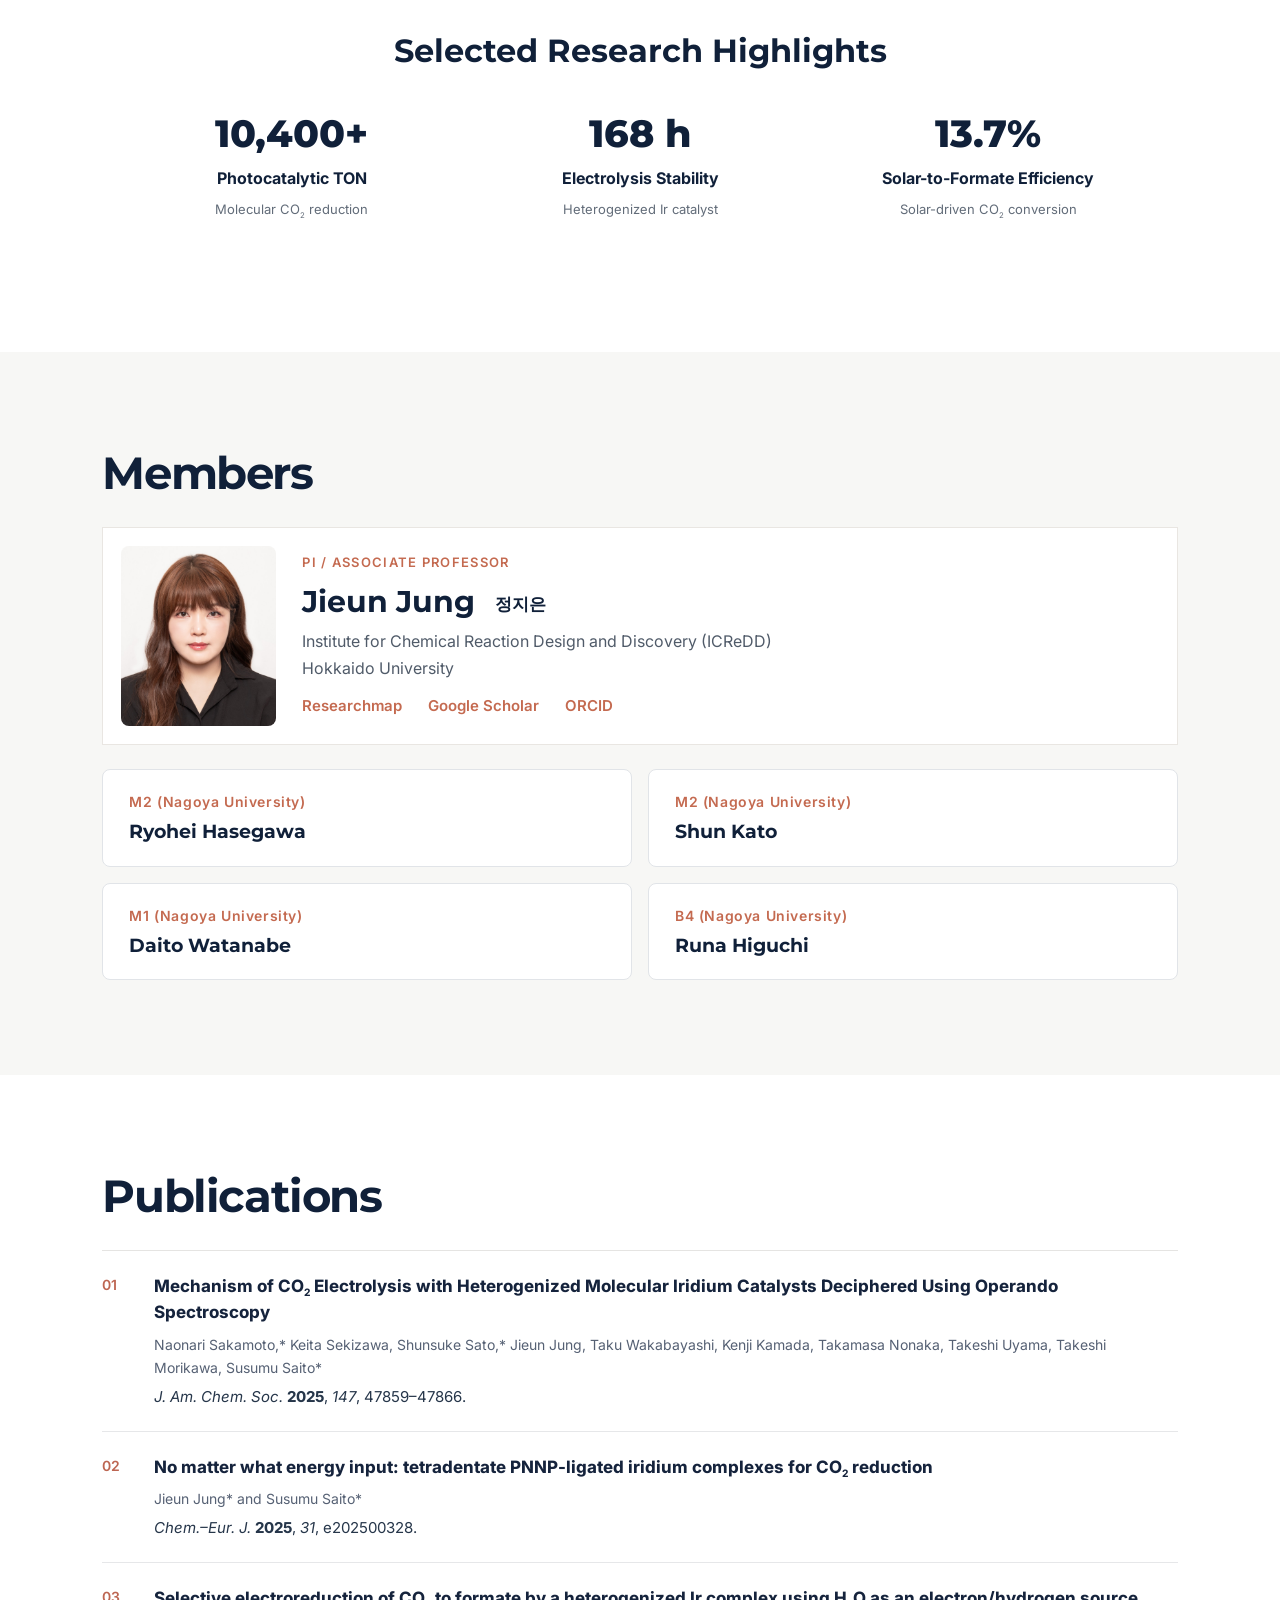
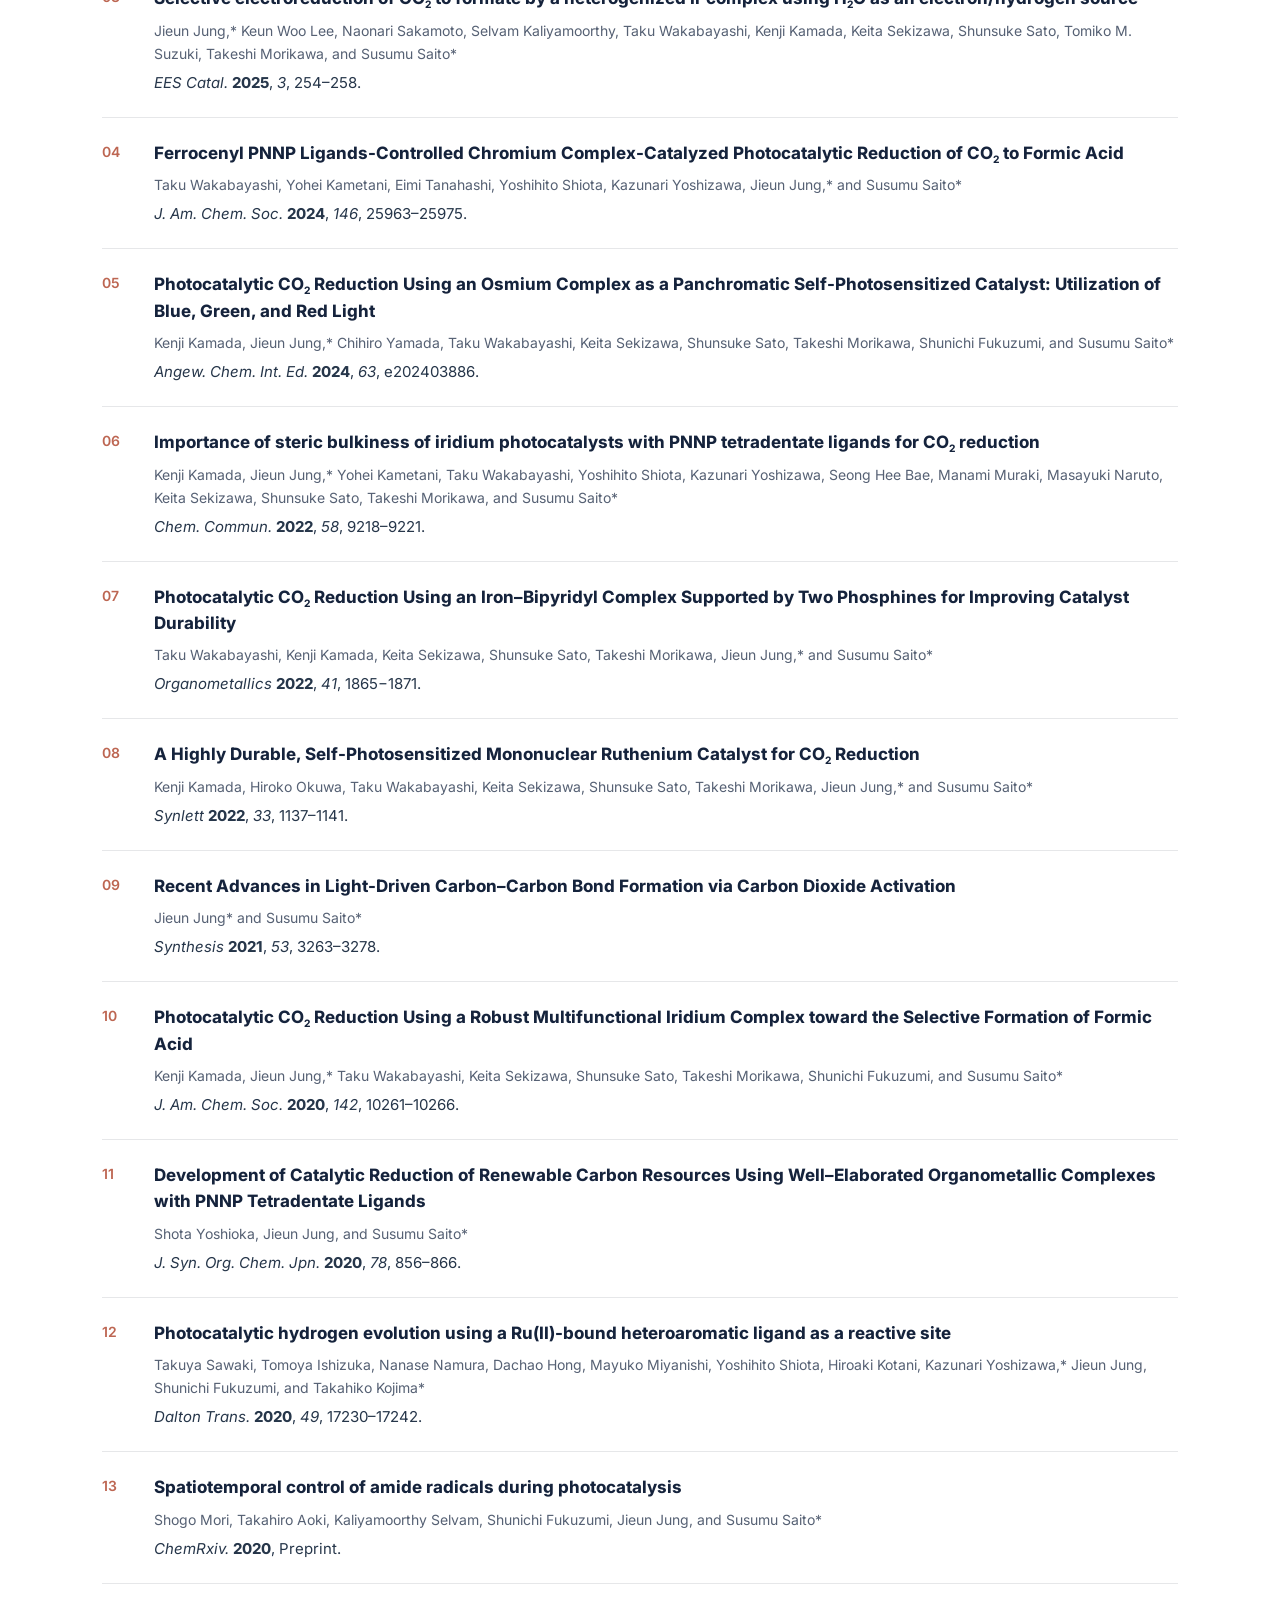
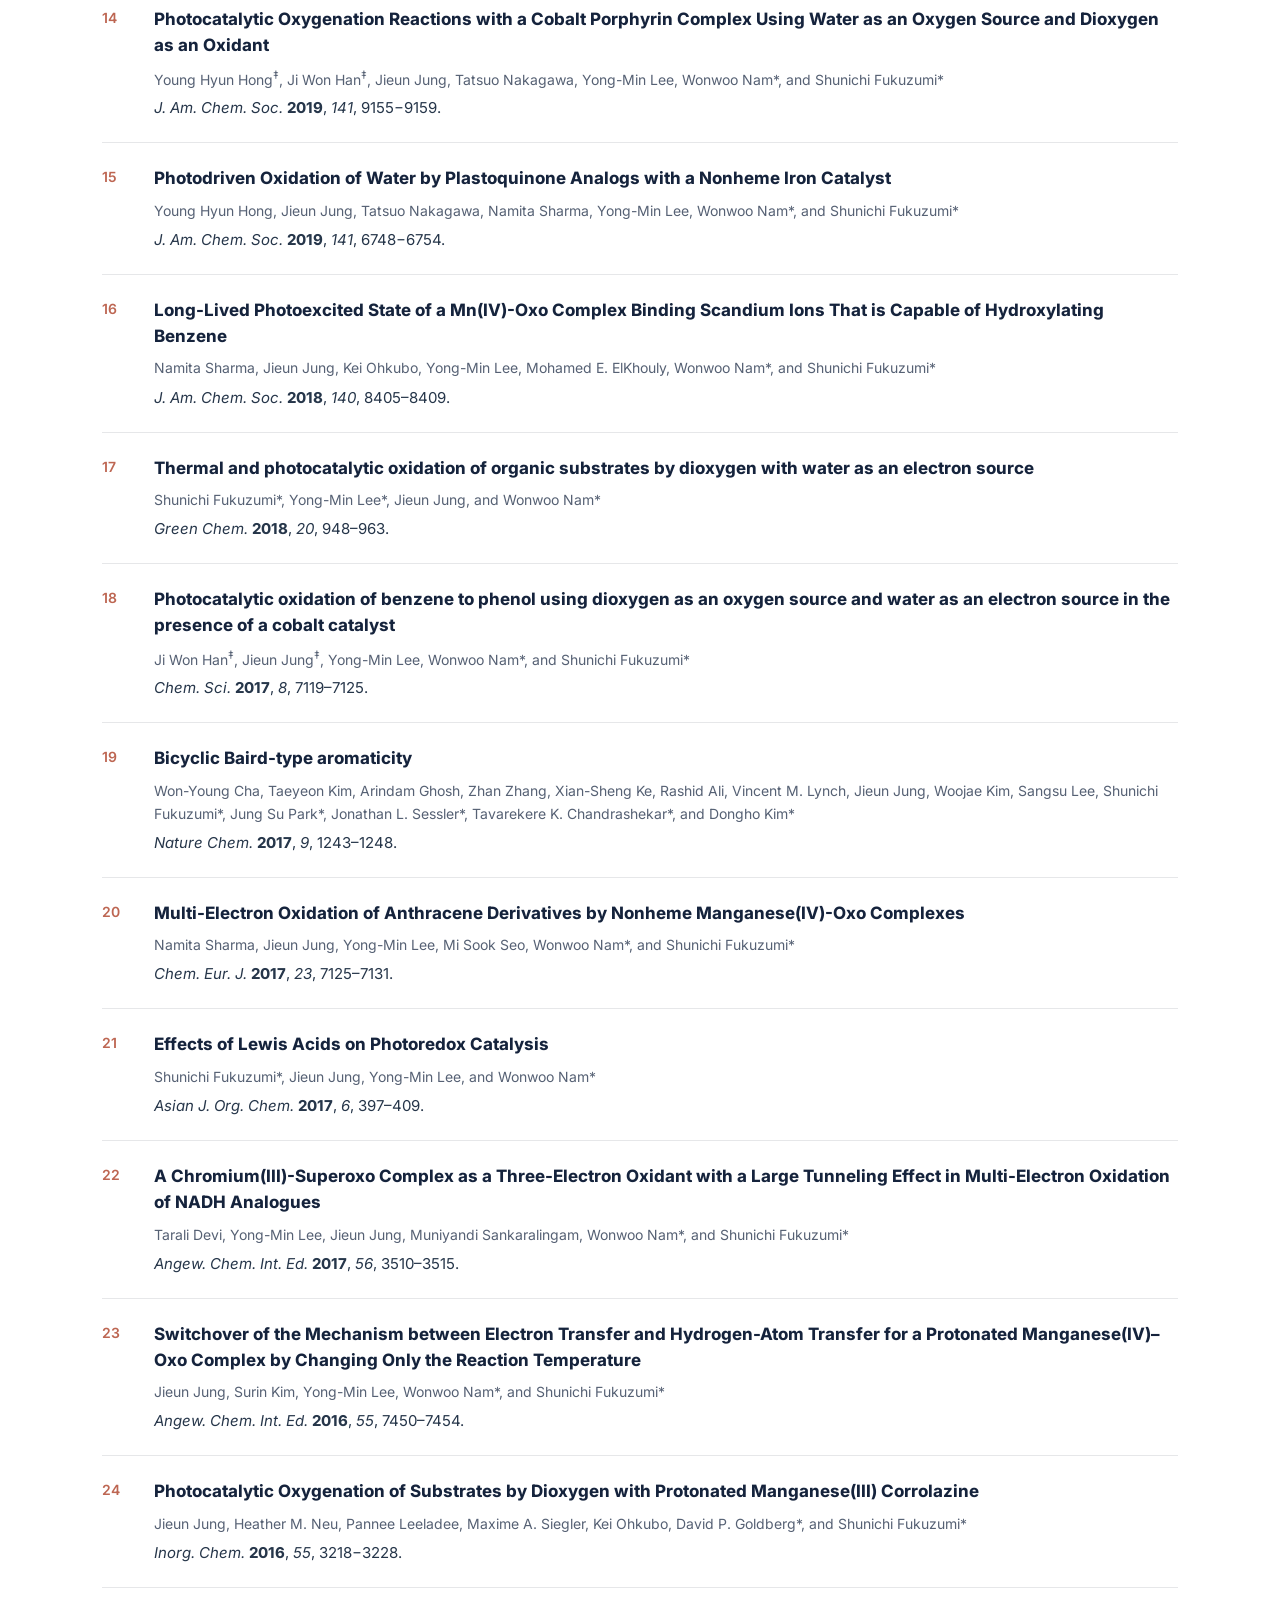
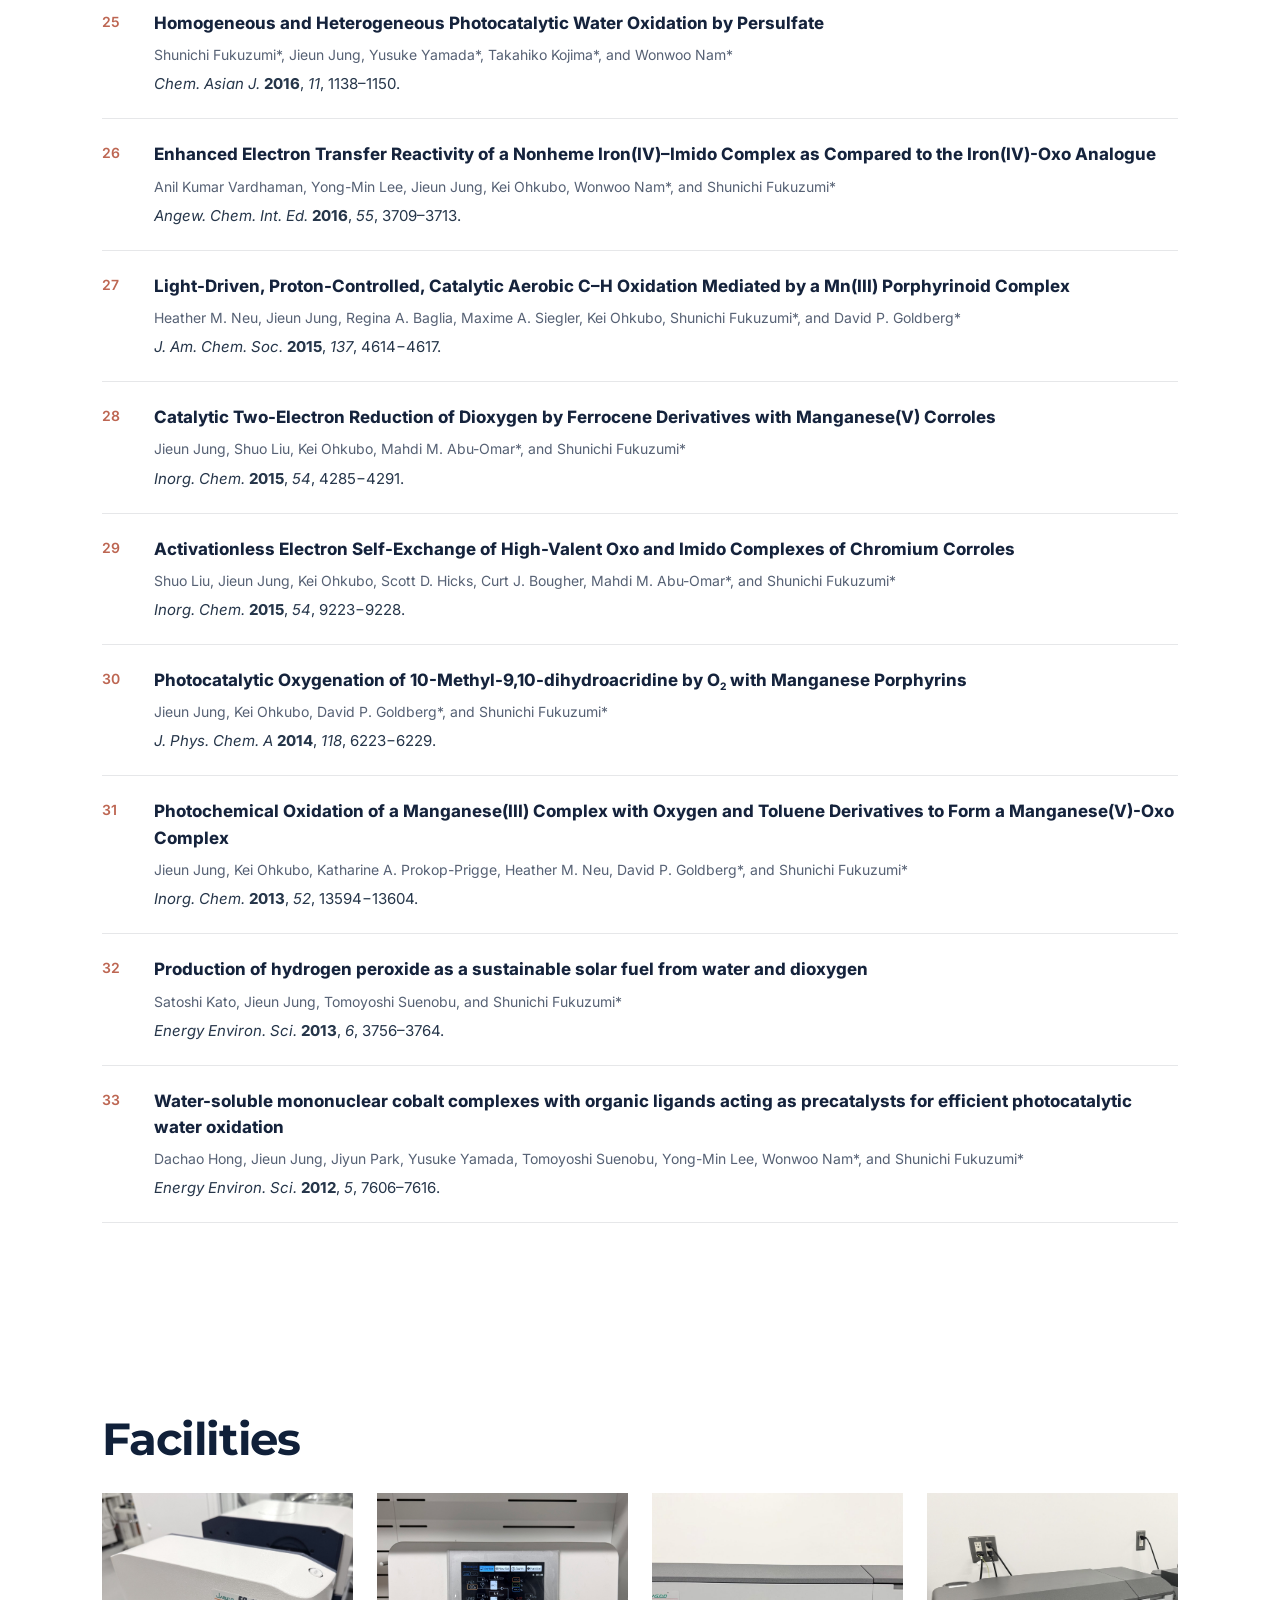
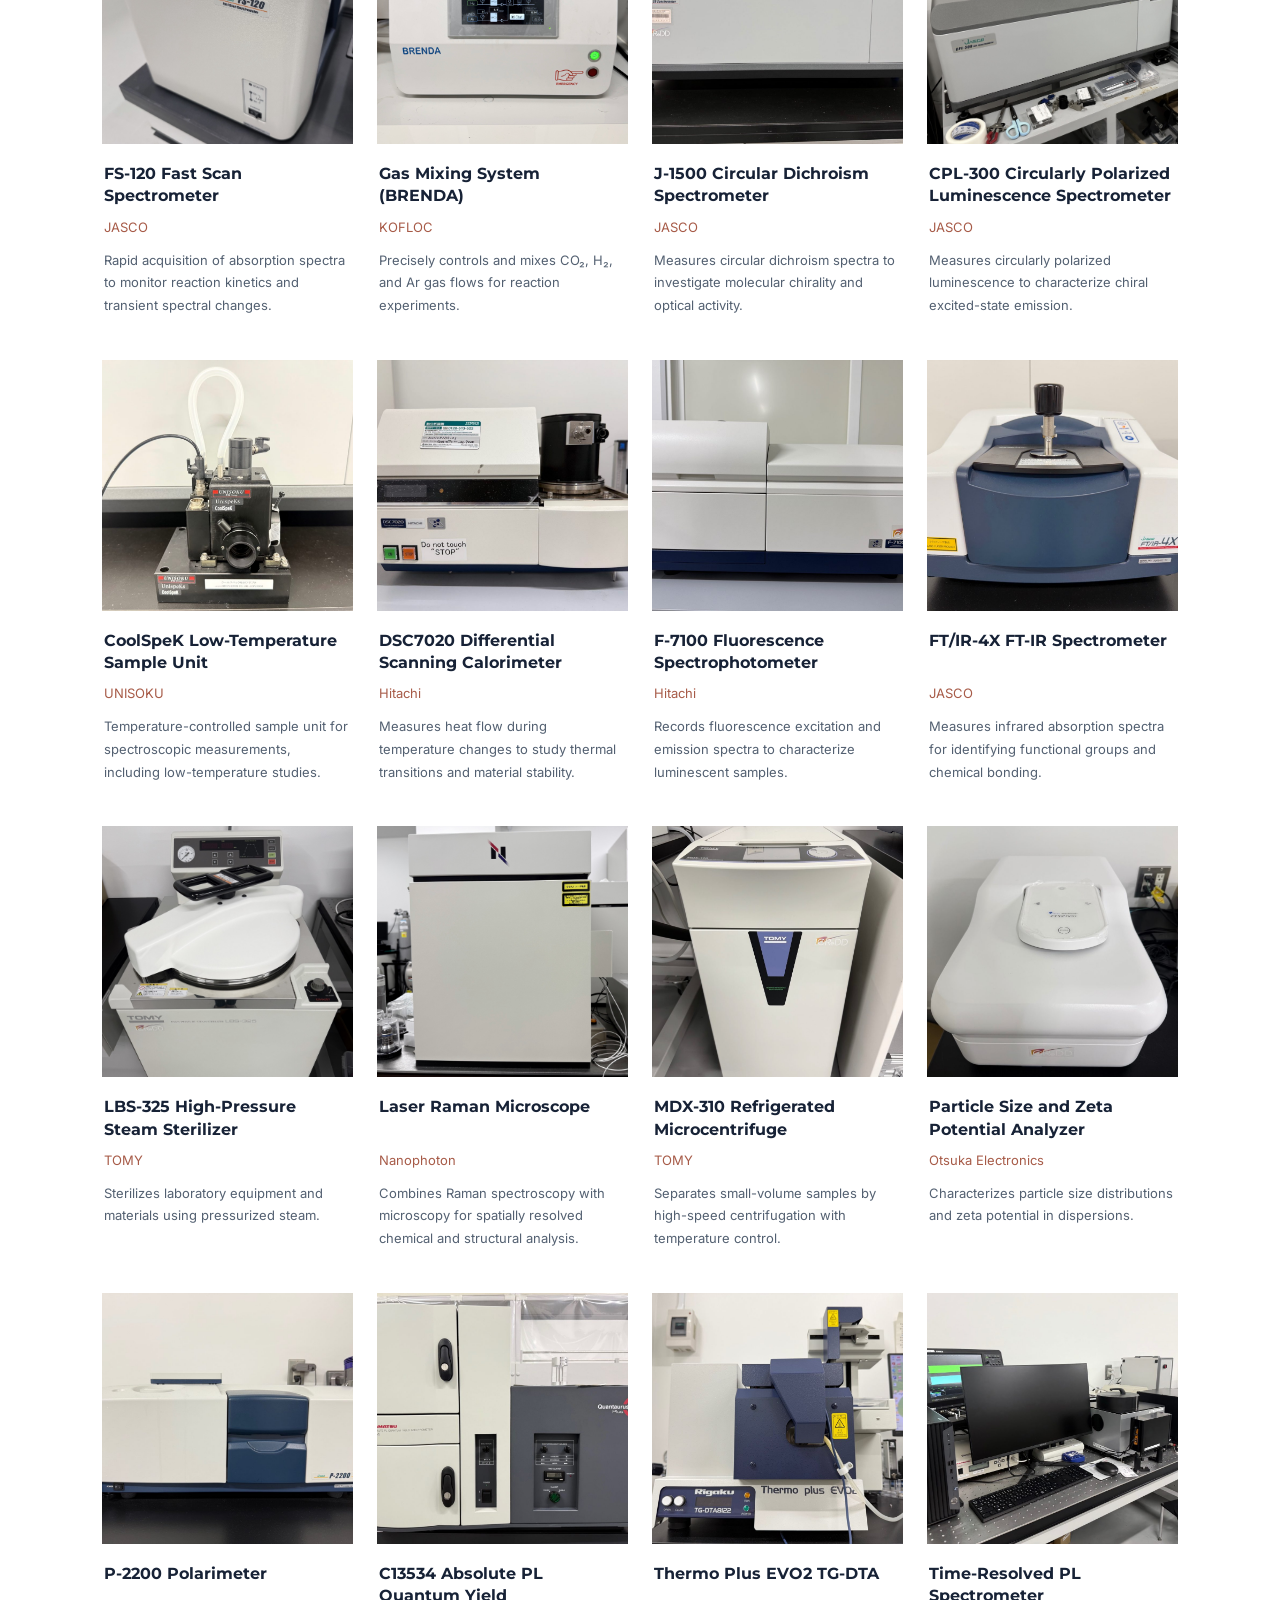
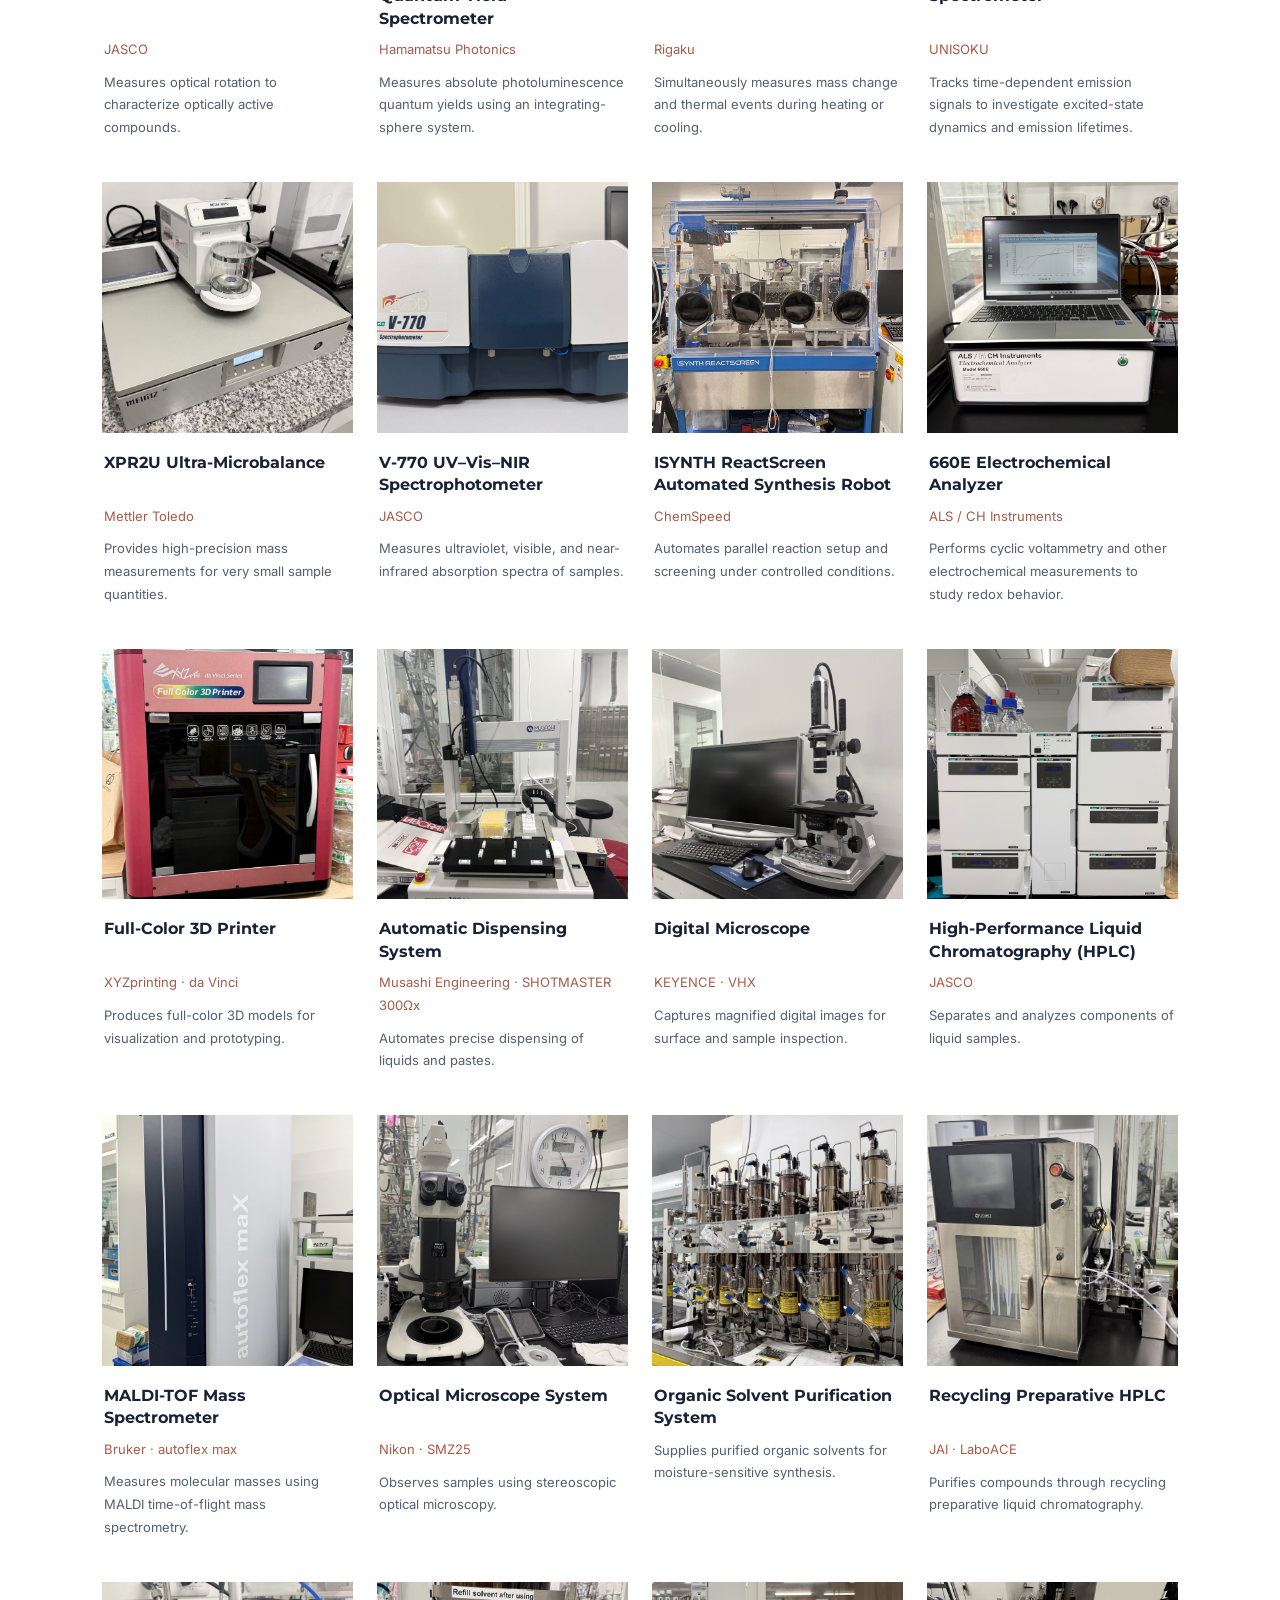
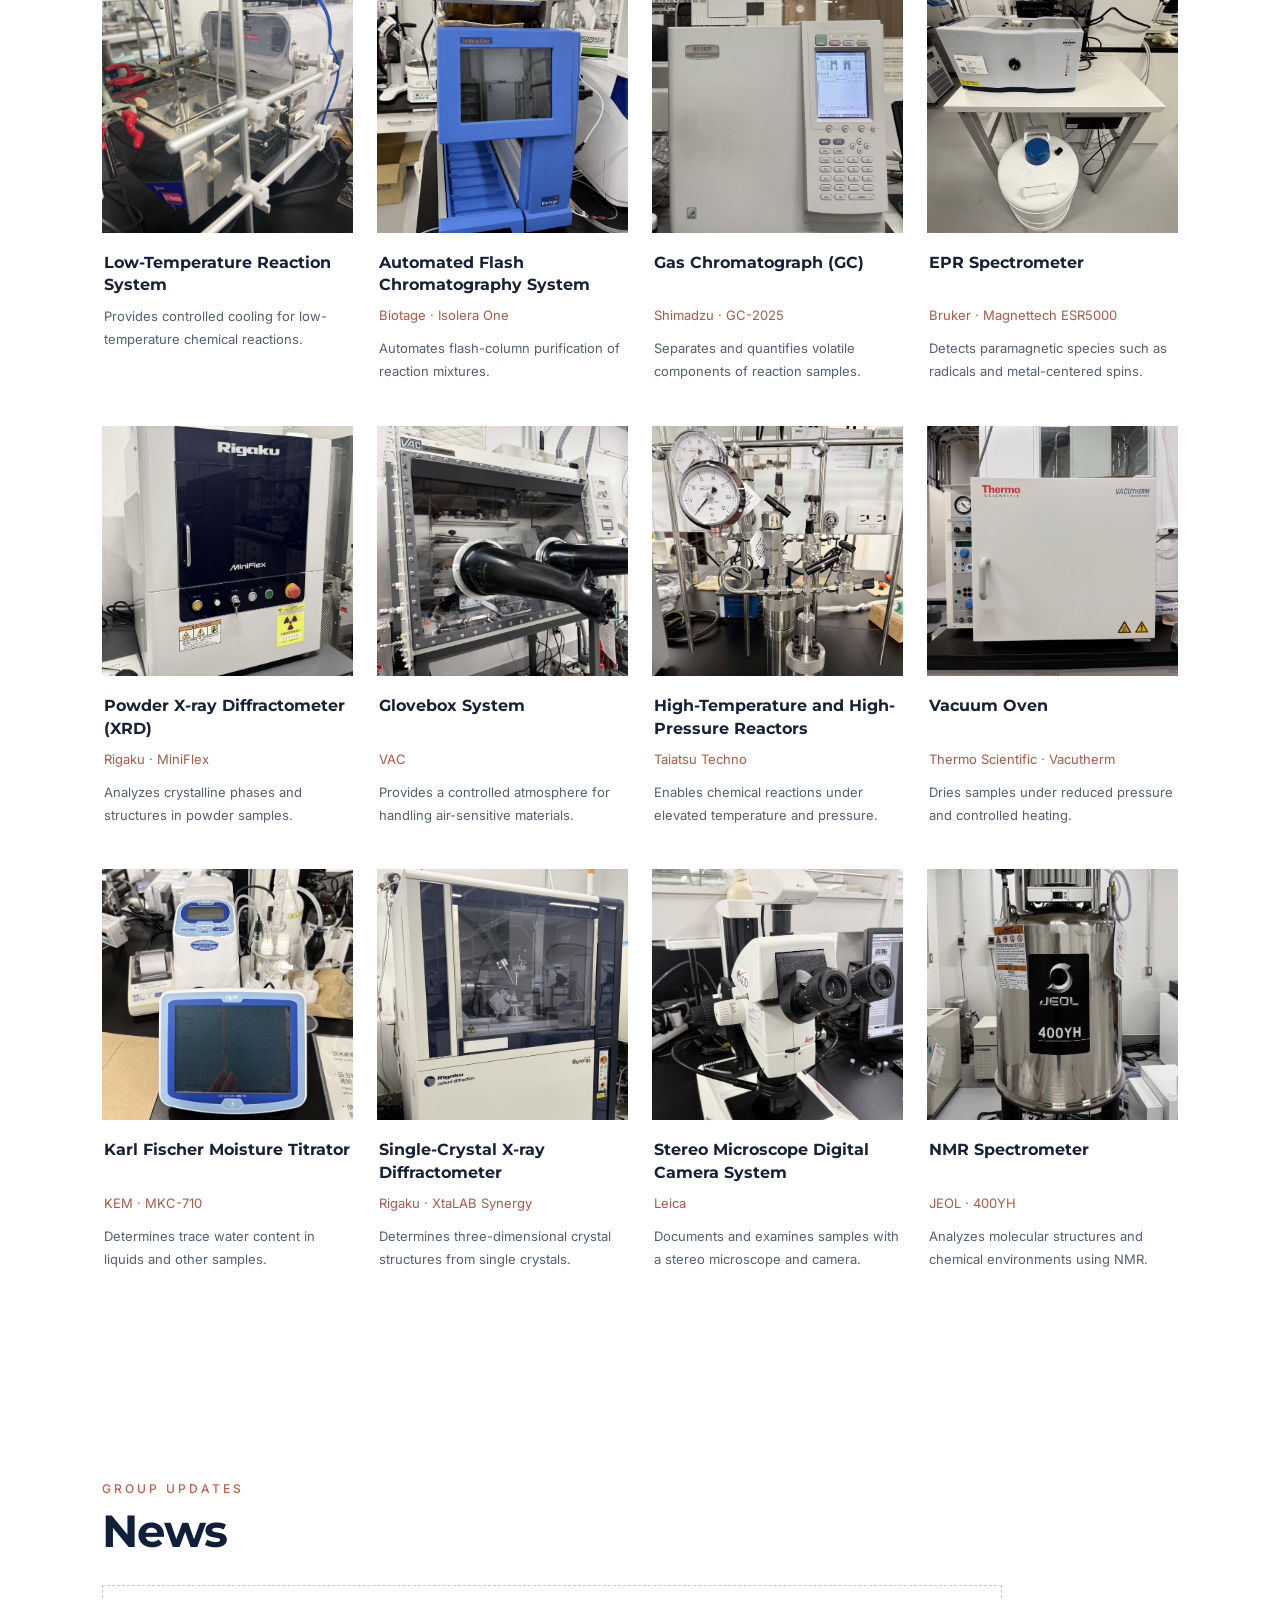
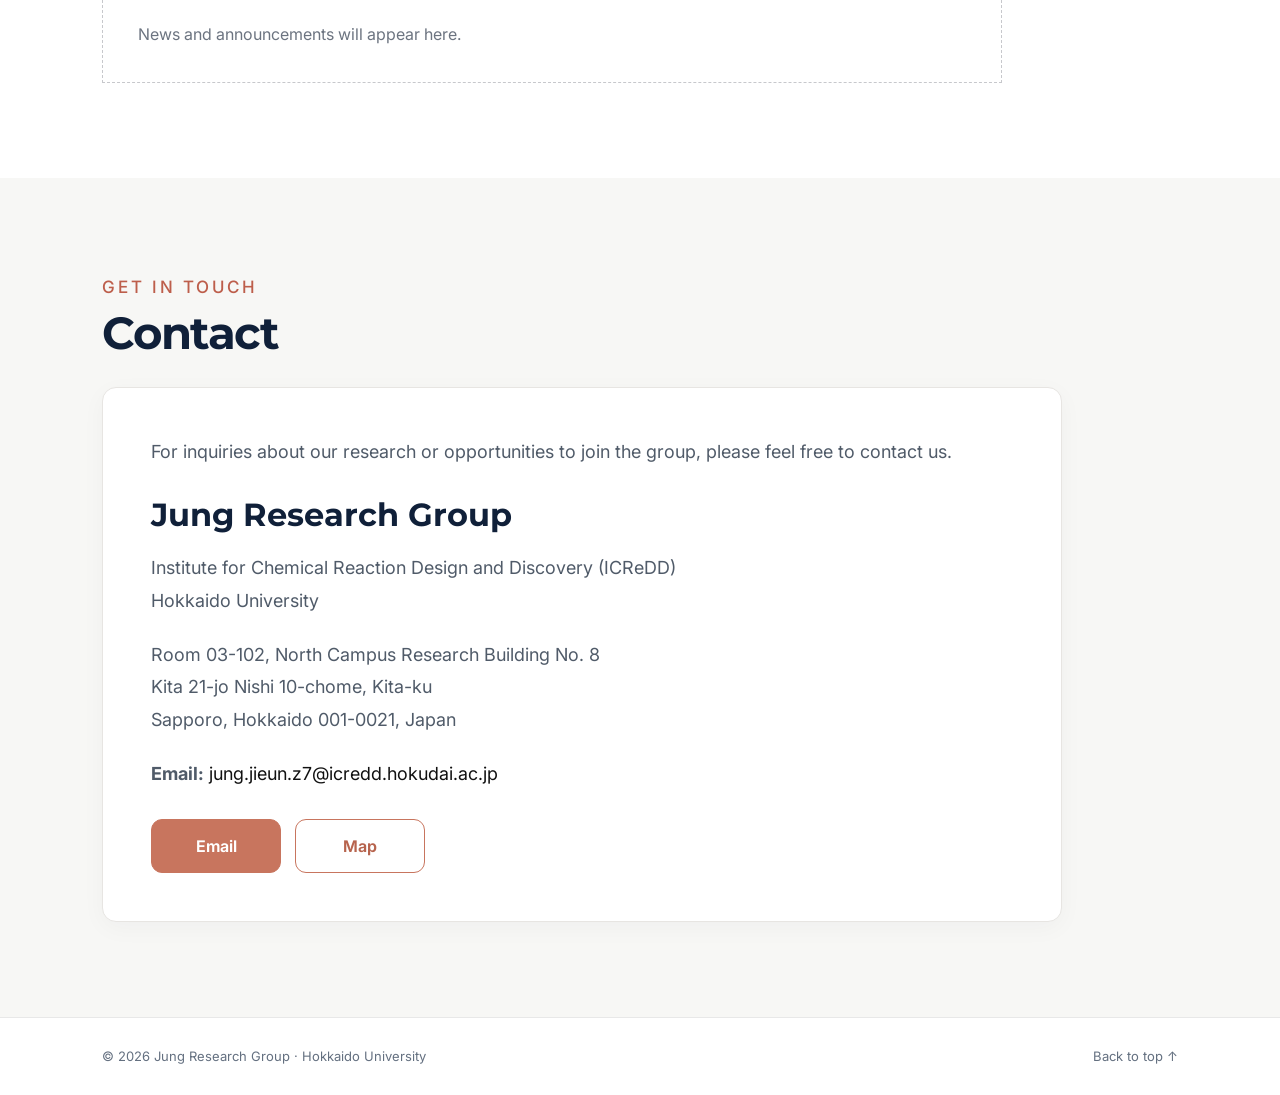
==== commit cc5740f7: "Add files via upload" ====
--- a/index.html
+++ b/index.html
@@ -115,7 +115,7 @@
 <article class="publication-entry"><span class="publication-number">33</span><div class="publication-body"><p class="pub-title"><a class="publication-title-link" href="https://doi.org/10.1039/c2ee21185h" rel="noopener noreferrer" target="_blank">Water-soluble mononuclear cobalt complexes with organic ligands acting as precatalysts for efficient photocatalytic water oxidation</a></p><p class="pub-authors">Dachao Hong, Jieun Jung, Jiyun Park, Yusuke Yamada, Tomoyoshi Suenobu, Yong-Min Lee, Wonwoo Nam*, and Shunichi Fukuzumi*</p><p class="pub-citation"><em class="journal-name">Energy Environ. Sci.</em> <strong>2012</strong>, <em>5</em>, 7606–7616.</p></div></article>
 </div>
 </section>
-<section class="content-section facilities-section" id="facilities"><div class="section-heading"><h2>Facilities</h2></div><div class="facilities-grid"><article class="facility-card"><img alt="FS-120 Fast Scan Spectrometer" class="fs120-photo" loading="lazy" src="assets/fs120.jpg"/><div class="facility-copy"><h3>FS-120 Fast Scan Spectrometer</h3><p class="facility-maker">JASCO</p><p>Rapid acquisition of absorption spectra to monitor reaction kinetics and transient spectral changes.</p></div></article><article class="facility-card"><img alt="Gas Mixing System (BRENDA)" loading="lazy" src="assets/gas-mixer.jpg"/><div class="facility-copy"><h3>Gas Mixing System (BRENDA)</h3><p class="facility-maker">KOFLOC</p><p>Precisely controls and mixes CO₂, H₂, and Ar gas flows for reaction experiments.</p></div></article><article class="facility-card"><img alt="J-1500 Circular Dichroism Spectrometer" loading="lazy" src="assets/cd.jpg"/><div class="facility-copy"><h3>J-1500 Circular Dichroism Spectrometer</h3><p class="facility-maker">JASCO</p><p>Measures circular dichroism spectra to investigate molecular chirality and optical activity.</p></div></article><article class="facility-card"><img alt="CPL-300 Circularly Polarized Luminescence Spectrometer" loading="lazy" src="assets/cpl.jpg"/><div class="facility-copy"><h3>CPL-300 Circularly Polarized Luminescence Spectrometer</h3><p class="facility-maker">JASCO</p><p>Measures circularly polarized luminescence to characterize chiral excited-state emission.</p></div></article><article class="facility-card"><img alt="CoolSpeK Low-Temperature Sample Unit" loading="lazy" src="assets/coolspek.jpg"/><div class="facility-copy"><h3>CoolSpeK Low-Temperature Sample Unit</h3><p class="facility-maker">UNISOKU</p><p>Temperature-controlled sample unit for spectroscopic measurements, including low-temperature studies.</p></div></article><article class="facility-card"><img alt="DSC7020 Differential Scanning Calorimeter" loading="lazy" src="assets/dsc.jpg"/><div class="facility-copy"><h3>DSC7020 Differential Scanning Calorimeter</h3><p class="facility-maker">Hitachi</p><p>Measures heat flow during temperature changes to study thermal transitions and material stability.</p></div></article><article class="facility-card"><img alt="F-7100 Fluorescence Spectrophotometer" loading="lazy" src="assets/fluorometer.jpg"/><div class="facility-copy"><h3>F-7100 Fluorescence Spectrophotometer</h3><p class="facility-maker">Hitachi</p><p>Records fluorescence excitation and emission spectra to characterize luminescent samples.</p></div></article><article class="facility-card"><img alt="FT/IR-4X FT-IR Spectrometer" loading="lazy" src="assets/ftir.jpg"/><div class="facility-copy"><h3>FT/IR-4X FT-IR Spectrometer</h3><p class="facility-maker">JASCO</p><p>Measures infrared absorption spectra for identifying functional groups and chemical bonding.</p></div></article><article class="facility-card"><img alt="LBS-325 High-Pressure Steam Sterilizer" loading="lazy" src="assets/autoclave.jpg?v=20261105b"/><div class="facility-copy"><h3>LBS-325 High-Pressure Steam Sterilizer</h3><p class="facility-maker">TOMY</p><p>Sterilizes laboratory equipment and materials using pressurized steam.</p></div></article><article class="facility-card"><img alt="Laser Raman Microscope" loading="lazy" src="assets/raman.jpg?v=20261105c"/><div class="facility-copy"><h3>Laser Raman Microscope</h3><p class="facility-maker">Nanophoton</p><p>Combines Raman spectroscopy with microscopy for spatially resolved chemical and structural analysis.</p></div></article><article class="facility-card"><img alt="MDX-310 Refrigerated Microcentrifuge" loading="lazy" src="assets/centrifuge.jpg"/><div class="facility-copy"><h3>MDX-310 Refrigerated Microcentrifuge</h3><p class="facility-maker">TOMY</p><p>Separates small-volume samples by high-speed centrifugation with temperature control.</p></div></article><article class="facility-card"><img alt="Particle Size and Zeta Potential Analyzer" loading="lazy" src="assets/particle.jpg"/><div class="facility-copy"><h3>Particle Size and Zeta Potential Analyzer</h3><p class="facility-maker">Otsuka Electronics</p><p>Characterizes particle size distributions and zeta potential in dispersions.</p></div></article><article class="facility-card"><img alt="P-2200 Polarimeter" loading="lazy" src="assets/polarimeter.jpg"/><div class="facility-copy"><h3>P-2200 Polarimeter</h3><p class="facility-maker">JASCO</p><p>Measures optical rotation to characterize optically active compounds.</p></div></article><article class="facility-card"><img alt="C13534 Absolute PL Quantum Yield Spectrometer" loading="lazy" src="assets/quantum-yield.jpg"/><div class="facility-copy"><h3>C13534 Absolute PL Quantum Yield Spectrometer</h3><p class="facility-maker">Hamamatsu Photonics</p><p>Measures absolute photoluminescence quantum yields using an integrating-sphere system.</p></div></article><article class="facility-card"><img alt="Thermo Plus EVO2 TG-DTA" loading="lazy" src="assets/tgdta.jpg"/><div class="facility-copy"><h3>Thermo Plus EVO2 TG-DTA</h3><p class="facility-maker">Rigaku</p><p>Simultaneously measures mass change and thermal events during heating or cooling.</p></div></article><article class="facility-card"><img alt="Time-Resolved PL Spectrometer" loading="lazy" src="assets/trpl.jpg"/><div class="facility-copy"><h3>Time-Resolved PL Spectrometer</h3><p class="facility-maker">UNISOKU</p><p>Tracks time-dependent emission signals to investigate excited-state dynamics and emission lifetimes.</p></div></article><article class="facility-card"><img alt="XPR2U Ultra-Microbalance" loading="lazy" src="assets/microbalance.jpg?v=20261105d"/><div class="facility-copy"><h3>XPR2U Ultra-Microbalance</h3><p class="facility-maker">Mettler Toledo</p><p>Provides high-precision mass measurements for very small sample quantities.</p></div></article><article class="facility-card"><img alt="V-770 UV–Vis–NIR Spectrophotometer" loading="lazy" src="assets/uvvis.jpg"/><div class="facility-copy"><h3>V-770 UV–Vis–NIR Spectrophotometer</h3><p class="facility-maker">JASCO</p><p>Measures ultraviolet, visible, and near-infrared absorption spectra of samples.</p></div></article><article class="facility-card"><img alt="ISYNTH ReactScreen Automated Synthesis Robot" loading="lazy" src="assets/robot.jpg"/><div class="facility-copy"><h3>ISYNTH ReactScreen Automated Synthesis Robot</h3><p class="facility-maker">ChemSpeed</p><p>Automates parallel reaction setup and screening under controlled conditions.</p></div></article><article class="facility-card"><img alt="660E Electrochemical Analyzer" loading="lazy" src="assets/cv.jpg"/><div class="facility-copy"><h3>660E Electrochemical Analyzer</h3><p class="facility-maker">ALS / CH Instruments</p><p>Performs cyclic voltammetry and other electrochemical measurements to study redox behavior.</p></div></article><article class="facility-card"><img alt="Full-Color 3D Printer" loading="lazy" src="assets/facility-new-01.jpg"/><div class="facility-copy"><h3>Full-Color 3D Printer</h3><p class="facility-maker">XYZprinting · da Vinci</p><p>Produces full-color 3D models for visualization and prototyping.</p></div></article><article class="facility-card"><img alt="Automatic Dispensing System" loading="lazy" src="assets/facility-new-02.jpg"/><div class="facility-copy"><h3>Automatic Dispensing System</h3><p class="facility-maker">Musashi Engineering · SHOTMASTER 300Ωx</p><p>Automates precise dispensing of liquids and pastes.</p></div></article><article class="facility-card"><img alt="Digital Microscope" loading="lazy" src="assets/facility-new-03.jpg"/><div class="facility-copy"><h3>Digital Microscope</h3><p class="facility-maker">KEYENCE · VHX</p><p>Captures magnified digital images for surface and sample inspection.</p></div></article><article class="facility-card"><img alt="High-Performance Liquid Chromatography (HPLC)" loading="lazy" src="assets/facility-new-04.jpg"/><div class="facility-copy"><h3>High-Performance Liquid Chromatography (HPLC)</h3><p class="facility-maker">JASCO</p><p>Separates and analyzes components of liquid samples.</p></div></article><article class="facility-card"><img alt="MALDI-TOF Mass Spectrometer" loading="lazy" src="assets/facility-new-05.jpg"/><div class="facility-copy"><h3>MALDI-TOF Mass Spectrometer</h3><p class="facility-maker">Bruker · autoflex max</p><p>Measures molecular masses using MALDI time-of-flight mass spectrometry.</p></div></article><article class="facility-card"><img alt="Optical Microscope System" loading="lazy" src="assets/facility-new-06.jpg?v=20261105b"/><div class="facility-copy"><h3>Optical Microscope System</h3><p class="facility-maker">Nikon · SMZ25</p><p>Observes samples using stereoscopic optical microscopy.</p></div></article><article class="facility-card"><img alt="Organic Solvent Purification System" loading="lazy" src="assets/facility-new-07.jpg"/><div class="facility-copy"><h3>Organic Solvent Purification System</h3><p>Supplies purified organic solvents for moisture-sensitive synthesis.</p></div></article><article class="facility-card"><img alt="Recycling Preparative HPLC" loading="lazy" src="assets/facility-new-08.jpg?v=20261105b"/><div class="facility-copy"><h3>Recycling Preparative HPLC</h3><p class="facility-maker">JAI · LaboACE</p><p>Purifies compounds through recycling preparative liquid chromatography.</p></div></article><article class="facility-card"><img alt="Low-Temperature Reaction System" loading="lazy" src="assets/facility-new-09.jpg"/><div class="facility-copy"><h3>Low-Temperature Reaction System</h3><p>Provides controlled cooling for low-temperature chemical reactions.</p></div></article><article class="facility-card"><img alt="Automated Flash Chromatography System" loading="lazy" src="assets/facility-new-10.jpg"/><div class="facility-copy"><h3>Automated Flash Chromatography System</h3><p class="facility-maker">Biotage · Isolera One</p><p>Automates flash-column purification of reaction mixtures.</p></div></article><article class="facility-card"><img alt="Gas Chromatograph (GC)" loading="lazy" src="assets/facility-new-11.jpg?v=20261105d"/><div class="facility-copy"><h3>Gas Chromatograph (GC)</h3><p class="facility-maker">Shimadzu · GC-2025</p><p>Separates and quantifies volatile components of reaction samples.</p></div></article><article class="facility-card"><img alt="EPR Spectrometer" loading="lazy" src="assets/facility-new-12.jpg"/><div class="facility-copy"><h3>EPR Spectrometer</h3><p class="facility-maker">Bruker · Magnettech ESR5000</p><p>Detects paramagnetic species such as radicals and metal-centered spins.</p></div></article><article class="facility-card"><img alt="Powder X-ray Diffractometer (XRD)" loading="lazy" src="assets/facility-new-13.jpg?v=20261105d"/><div class="facility-copy"><h3>Powder X-ray Diffractometer (XRD)</h3><p class="facility-maker">Rigaku · MiniFlex</p><p>Analyzes crystalline phases and structures in powder samples.</p></div></article><article class="facility-card"><img alt="Glovebox System" loading="lazy" src="assets/facility-new-14.jpg?v=20261105c"/><div class="facility-copy"><h3>Glovebox System</h3><p class="facility-maker">VAC</p><p>Provides a controlled atmosphere for handling air-sensitive materials.</p></div></article><article class="facility-card"><img alt="High-Temperature and High-Pressure Reactors" loading="lazy" src="assets/facility-new-15.jpg?v=20261105c"/><div class="facility-copy"><h3>High-Temperature and High-Pressure Reactors</h3><p class="facility-maker">Taiatsu Techno</p><p>Enables chemical reactions under elevated temperature and pressure.</p></div></article><article class="facility-card"><img alt="Vacuum Oven" loading="lazy" src="assets/facility-new-16.jpg"/><div class="facility-copy"><h3>Vacuum Oven</h3><p class="facility-maker">Thermo Scientific · Vacutherm</p><p>Dries samples under reduced pressure and controlled heating.</p></div></article><article class="facility-card"><img alt="Karl Fischer Moisture Titrator" loading="lazy" src="assets/facility-new-17.jpg?v=20261105d"/><div class="facility-copy"><h3>Karl Fischer Moisture Titrator</h3><p class="facility-maker">KEM · MKC-710</p><p>Determines trace water content in liquids and other samples.</p></div></article><article class="facility-card"><img alt="Single-Crystal X-ray Diffractometer" loading="lazy" src="assets/facility-new-18.jpg?v=20261105d"/><div class="facility-copy"><h3>Single-Crystal X-ray Diffractometer</h3><p class="facility-maker">Rigaku · XtaLAB Synergy</p><p>Determines three-dimensional crystal structures from single crystals.</p></div></article><article class="facility-card"><img alt="Stereo Microscope Digital Camera System" loading="lazy" src="assets/facility-new-19.jpg?v=20261105d"/><div class="facility-copy"><h3>Stereo Microscope Digital Camera System</h3><p class="facility-maker">Leica</p><p>Documents and examines samples with a stereo microscope and camera.</p></div></article><article class="facility-card"><img alt="NMR Spectrometer" loading="lazy" src="assets/facility-new-20.jpg?v=20261105c"/><div class="facility-copy"><h3>NMR Spectrometer</h3><p class="facility-maker">JEOL · 400YH</p><p>Analyzes molecular structures and chemical environments using NMR.</p></div></article></div></section><section class="content-section" id="news">
+<section class="content-section facilities-section" id="facilities"><div class="section-heading"><h2>Facilities</h2></div><div class="facilities-grid"><article class="facility-card"><img alt="FS-120 Fast Scan Spectrometer" class="fs120-photo" loading="lazy" src="assets/fs120.jpg"/><div class="facility-copy"><h3>FS-120 Fast Scan Spectrometer</h3><p class="facility-maker">JASCO</p><p>Rapid acquisition of absorption spectra to monitor reaction kinetics and transient spectral changes.</p></div></article><article class="facility-card"><img alt="Gas Mixing System (BRENDA)" loading="lazy" src="assets/gas-mixer.jpg?v=20261106"/><div class="facility-copy"><h3>Gas Mixing System (BRENDA)</h3><p class="facility-maker">KOFLOC</p><p>Precisely controls and mixes CO₂, H₂, and Ar gas flows for reaction experiments.</p></div></article><article class="facility-card"><img alt="J-1500 Circular Dichroism Spectrometer" loading="lazy" src="assets/cd.jpg"/><div class="facility-copy"><h3>J-1500 Circular Dichroism Spectrometer</h3><p class="facility-maker">JASCO</p><p>Measures circular dichroism spectra to investigate molecular chirality and optical activity.</p></div></article><article class="facility-card"><img alt="CPL-300 Circularly Polarized Luminescence Spectrometer" loading="lazy" src="assets/cpl.jpg"/><div class="facility-copy"><h3>CPL-300 Circularly Polarized Luminescence Spectrometer</h3><p class="facility-maker">JASCO</p><p>Measures circularly polarized luminescence to characterize chiral excited-state emission.</p></div></article><article class="facility-card"><img alt="CoolSpeK Low-Temperature Sample Unit" loading="lazy" src="assets/coolspek.jpg"/><div class="facility-copy"><h3>CoolSpeK Low-Temperature Sample Unit</h3><p class="facility-maker">UNISOKU</p><p>Temperature-controlled sample unit for spectroscopic measurements, including low-temperature studies.</p></div></article><article class="facility-card"><img alt="DSC7020 Differential Scanning Calorimeter" loading="lazy" src="assets/dsc.jpg"/><div class="facility-copy"><h3>DSC7020 Differential Scanning Calorimeter</h3><p class="facility-maker">Hitachi</p><p>Measures heat flow during temperature changes to study thermal transitions and material stability.</p></div></article><article class="facility-card"><img alt="F-7100 Fluorescence Spectrophotometer" loading="lazy" src="assets/fluorometer.jpg"/><div class="facility-copy"><h3>F-7100 Fluorescence Spectrophotometer</h3><p class="facility-maker">Hitachi</p><p>Records fluorescence excitation and emission spectra to characterize luminescent samples.</p></div></article><article class="facility-card"><img alt="FT/IR-4X FT-IR Spectrometer" loading="lazy" src="assets/ftir.jpg"/><div class="facility-copy"><h3>FT/IR-4X FT-IR Spectrometer</h3><p class="facility-maker">JASCO</p><p>Measures infrared absorption spectra for identifying functional groups and chemical bonding.</p></div></article><article class="facility-card"><img alt="LBS-325 High-Pressure Steam Sterilizer" loading="lazy" src="assets/autoclave.jpg?v=20261105b"/><div class="facility-copy"><h3>LBS-325 High-Pressure Steam Sterilizer</h3><p class="facility-maker">TOMY</p><p>Sterilizes laboratory equipment and materials using pressurized steam.</p></div></article><article class="facility-card"><img alt="Laser Raman Microscope" loading="lazy" src="assets/raman.jpg?v=20261105c"/><div class="facility-copy"><h3>Laser Raman Microscope</h3><p class="facility-maker">Nanophoton</p><p>Combines Raman spectroscopy with microscopy for spatially resolved chemical and structural analysis.</p></div></article><article class="facility-card"><img alt="MDX-310 Refrigerated Microcentrifuge" loading="lazy" src="assets/centrifuge.jpg"/><div class="facility-copy"><h3>MDX-310 Refrigerated Microcentrifuge</h3><p class="facility-maker">TOMY</p><p>Separates small-volume samples by high-speed centrifugation with temperature control.</p></div></article><article class="facility-card"><img alt="Particle Size and Zeta Potential Analyzer" loading="lazy" src="assets/particle.jpg"/><div class="facility-copy"><h3>Particle Size and Zeta Potential Analyzer</h3><p class="facility-maker">Otsuka Electronics</p><p>Characterizes particle size distributions and zeta potential in dispersions.</p></div></article><article class="facility-card"><img alt="P-2200 Polarimeter" loading="lazy" src="assets/polarimeter.jpg"/><div class="facility-copy"><h3>P-2200 Polarimeter</h3><p class="facility-maker">JASCO</p><p>Measures optical rotation to characterize optically active compounds.</p></div></article><article class="facility-card"><img alt="C13534 Absolute PL Quantum Yield Spectrometer" loading="lazy" src="assets/quantum-yield.jpg"/><div class="facility-copy"><h3>C13534 Absolute PL Quantum Yield Spectrometer</h3><p class="facility-maker">Hamamatsu Photonics</p><p>Measures absolute photoluminescence quantum yields using an integrating-sphere system.</p></div></article><article class="facility-card"><img alt="Thermo Plus EVO2 TG-DTA" loading="lazy" src="assets/tgdta.jpg"/><div class="facility-copy"><h3>Thermo Plus EVO2 TG-DTA</h3><p class="facility-maker">Rigaku</p><p>Simultaneously measures mass change and thermal events during heating or cooling.</p></div></article><article class="facility-card"><img alt="Time-Resolved PL Spectrometer" loading="lazy" src="assets/trpl.jpg"/><div class="facility-copy"><h3>Time-Resolved PL Spectrometer</h3><p class="facility-maker">UNISOKU</p><p>Tracks time-dependent emission signals to investigate excited-state dynamics and emission lifetimes.</p></div></article><article class="facility-card"><img alt="XPR2U Ultra-Microbalance" loading="lazy" src="assets/microbalance.jpg?v=20261105d"/><div class="facility-copy"><h3>XPR2U Ultra-Microbalance</h3><p class="facility-maker">Mettler Toledo</p><p>Provides high-precision mass measurements for very small sample quantities.</p></div></article><article class="facility-card"><img alt="V-770 UV–Vis–NIR Spectrophotometer" loading="lazy" src="assets/uvvis.jpg"/><div class="facility-copy"><h3>V-770 UV–Vis–NIR Spectrophotometer</h3><p class="facility-maker">JASCO</p><p>Measures ultraviolet, visible, and near-infrared absorption spectra of samples.</p></div></article><article class="facility-card"><img alt="ISYNTH ReactScreen Automated Synthesis Robot" loading="lazy" src="assets/robot.jpg"/><div class="facility-copy"><h3>ISYNTH ReactScreen Automated Synthesis Robot</h3><p class="facility-maker">ChemSpeed</p><p>Automates parallel reaction setup and screening under controlled conditions.</p></div></article><article class="facility-card"><img alt="660E Electrochemical Analyzer" loading="lazy" src="assets/cv.jpg?v=20261106"/><div class="facility-copy"><h3>660E Electrochemical Analyzer</h3><p class="facility-maker">ALS / CH Instruments</p><p>Performs cyclic voltammetry and other electrochemical measurements to study redox behavior.</p></div></article><article class="facility-card"><img alt="Full-Color 3D Printer" loading="lazy" src="assets/facility-new-01.jpg"/><div class="facility-copy"><h3>Full-Color 3D Printer</h3><p class="facility-maker">XYZprinting · da Vinci</p><p>Produces full-color 3D models for visualization and prototyping.</p></div></article><article class="facility-card"><img alt="Automatic Dispensing System" loading="lazy" src="assets/facility-new-02.jpg"/><div class="facility-copy"><h3>Automatic Dispensing System</h3><p class="facility-maker">Musashi Engineering · SHOTMASTER 300Ωx</p><p>Automates precise dispensing of liquids and pastes.</p></div></article><article class="facility-card"><img alt="Digital Microscope" loading="lazy" src="assets/facility-new-03.jpg"/><div class="facility-copy"><h3>Digital Microscope</h3><p class="facility-maker">KEYENCE · VHX</p><p>Captures magnified digital images for surface and sample inspection.</p></div></article><article class="facility-card"><img alt="High-Performance Liquid Chromatography (HPLC)" loading="lazy" src="assets/facility-new-04.jpg"/><div class="facility-copy"><h3>High-Performance Liquid Chromatography (HPLC)</h3><p class="facility-maker">JASCO</p><p>Separates and analyzes components of liquid samples.</p></div></article><article class="facility-card"><img alt="MALDI-TOF Mass Spectrometer" loading="lazy" src="assets/facility-new-05.jpg"/><div class="facility-copy"><h3>MALDI-TOF Mass Spectrometer</h3><p class="facility-maker">Bruker · autoflex max</p><p>Measures molecular masses using MALDI time-of-flight mass spectrometry.</p></div></article><article class="facility-card"><img alt="Optical Microscope System" loading="lazy" src="assets/facility-new-06.jpg?v=20261105b"/><div class="facility-copy"><h3>Optical Microscope System</h3><p class="facility-maker">Nikon · SMZ25</p><p>Observes samples using stereoscopic optical microscopy.</p></div></article><article class="facility-card"><img alt="Organic Solvent Purification System" loading="lazy" src="assets/facility-new-07.jpg"/><div class="facility-copy"><h3>Organic Solvent Purification System</h3><p>Supplies purified organic solvents for moisture-sensitive synthesis.</p></div></article><article class="facility-card"><img alt="Recycling Preparative HPLC" loading="lazy" src="assets/facility-new-08.jpg?v=20261105b"/><div class="facility-copy"><h3>Recycling Preparative HPLC</h3><p class="facility-maker">JAI · LaboACE</p><p>Purifies compounds through recycling preparative liquid chromatography.</p></div></article><article class="facility-card"><img alt="Low-Temperature Reaction System" loading="lazy" src="assets/facility-new-09.jpg"/><div class="facility-copy"><h3>Low-Temperature Reaction System</h3><p>Provides controlled cooling for low-temperature chemical reactions.</p></div></article><article class="facility-card"><img alt="Automated Flash Chromatography System" loading="lazy" src="assets/facility-new-10.jpg"/><div class="facility-copy"><h3>Automated Flash Chromatography System</h3><p class="facility-maker">Biotage · Isolera One</p><p>Automates flash-column purification of reaction mixtures.</p></div></article><article class="facility-card"><img alt="Gas Chromatograph (GC)" loading="lazy" src="assets/facility-new-11.jpg?v=20261105d"/><div class="facility-copy"><h3>Gas Chromatograph (GC)</h3><p class="facility-maker">Shimadzu · GC-2025</p><p>Separates and quantifies volatile components of reaction samples.</p></div></article><article class="facility-card"><img alt="EPR Spectrometer" loading="lazy" src="assets/facility-new-12.jpg?v=20261106"/><div class="facility-copy"><h3>EPR Spectrometer</h3><p class="facility-maker">Bruker · Magnettech ESR5000</p><p>Detects paramagnetic species such as radicals and metal-centered spins.</p></div></article><article class="facility-card"><img alt="Powder X-ray Diffractometer (XRD)" loading="lazy" src="assets/facility-new-13.jpg?v=20261105d"/><div class="facility-copy"><h3>Powder X-ray Diffractometer (XRD)</h3><p class="facility-maker">Rigaku · MiniFlex</p><p>Analyzes crystalline phases and structures in powder samples.</p></div></article><article class="facility-card"><img alt="Glovebox System" loading="lazy" src="assets/facility-new-14.jpg?v=20261105c"/><div class="facility-copy"><h3>Glovebox System</h3><p class="facility-maker">VAC</p><p>Provides a controlled atmosphere for handling air-sensitive materials.</p></div></article><article class="facility-card"><img alt="High-Temperature and High-Pressure Reactors" loading="lazy" src="assets/facility-new-15.jpg?v=20261105c"/><div class="facility-copy"><h3>High-Temperature and High-Pressure Reactors</h3><p class="facility-maker">Taiatsu Techno</p><p>Enables chemical reactions under elevated temperature and pressure.</p></div></article><article class="facility-card"><img alt="Vacuum Oven" loading="lazy" src="assets/facility-new-16.jpg?v=20261106"/><div class="facility-copy"><h3>Vacuum Oven</h3><p class="facility-maker">Thermo Scientific · Vacutherm</p><p>Dries samples under reduced pressure and controlled heating.</p></div></article><article class="facility-card"><img alt="Karl Fischer Moisture Titrator" loading="lazy" src="assets/facility-new-17.jpg?v=20261105d"/><div class="facility-copy"><h3>Karl Fischer Moisture Titrator</h3><p class="facility-maker">KEM · MKC-710</p><p>Determines trace water content in liquids and other samples.</p></div></article><article class="facility-card"><img alt="Single-Crystal X-ray Diffractometer" loading="lazy" src="assets/facility-new-18.jpg?v=20261105d"/><div class="facility-copy"><h3>Single-Crystal X-ray Diffractometer</h3><p class="facility-maker">Rigaku · XtaLAB Synergy</p><p>Determines three-dimensional crystal structures from single crystals.</p></div></article><article class="facility-card"><img alt="Stereo Microscope Digital Camera System" loading="lazy" src="assets/facility-new-19.jpg?v=20261105d"/><div class="facility-copy"><h3>Stereo Microscope Digital Camera System</h3><p class="facility-maker">Leica</p><p>Documents and examines samples with a stereo microscope and camera.</p></div></article><article class="facility-card"><img alt="NMR Spectrometer" loading="lazy" src="assets/facility-new-20.jpg?v=20261105c"/><div class="facility-copy"><h3>NMR Spectrometer</h3><p class="facility-maker">JEOL · 400YH</p><p>Analyzes molecular structures and chemical environments using NMR.</p></div></article></div></section><section class="content-section" id="news">
 <div class="section-heading"><p class="eyebrow">GROUP UPDATES</p><h2>News</h2></div>
 <div class="empty-panel">News and announcements will appear here.</div>
 </section>
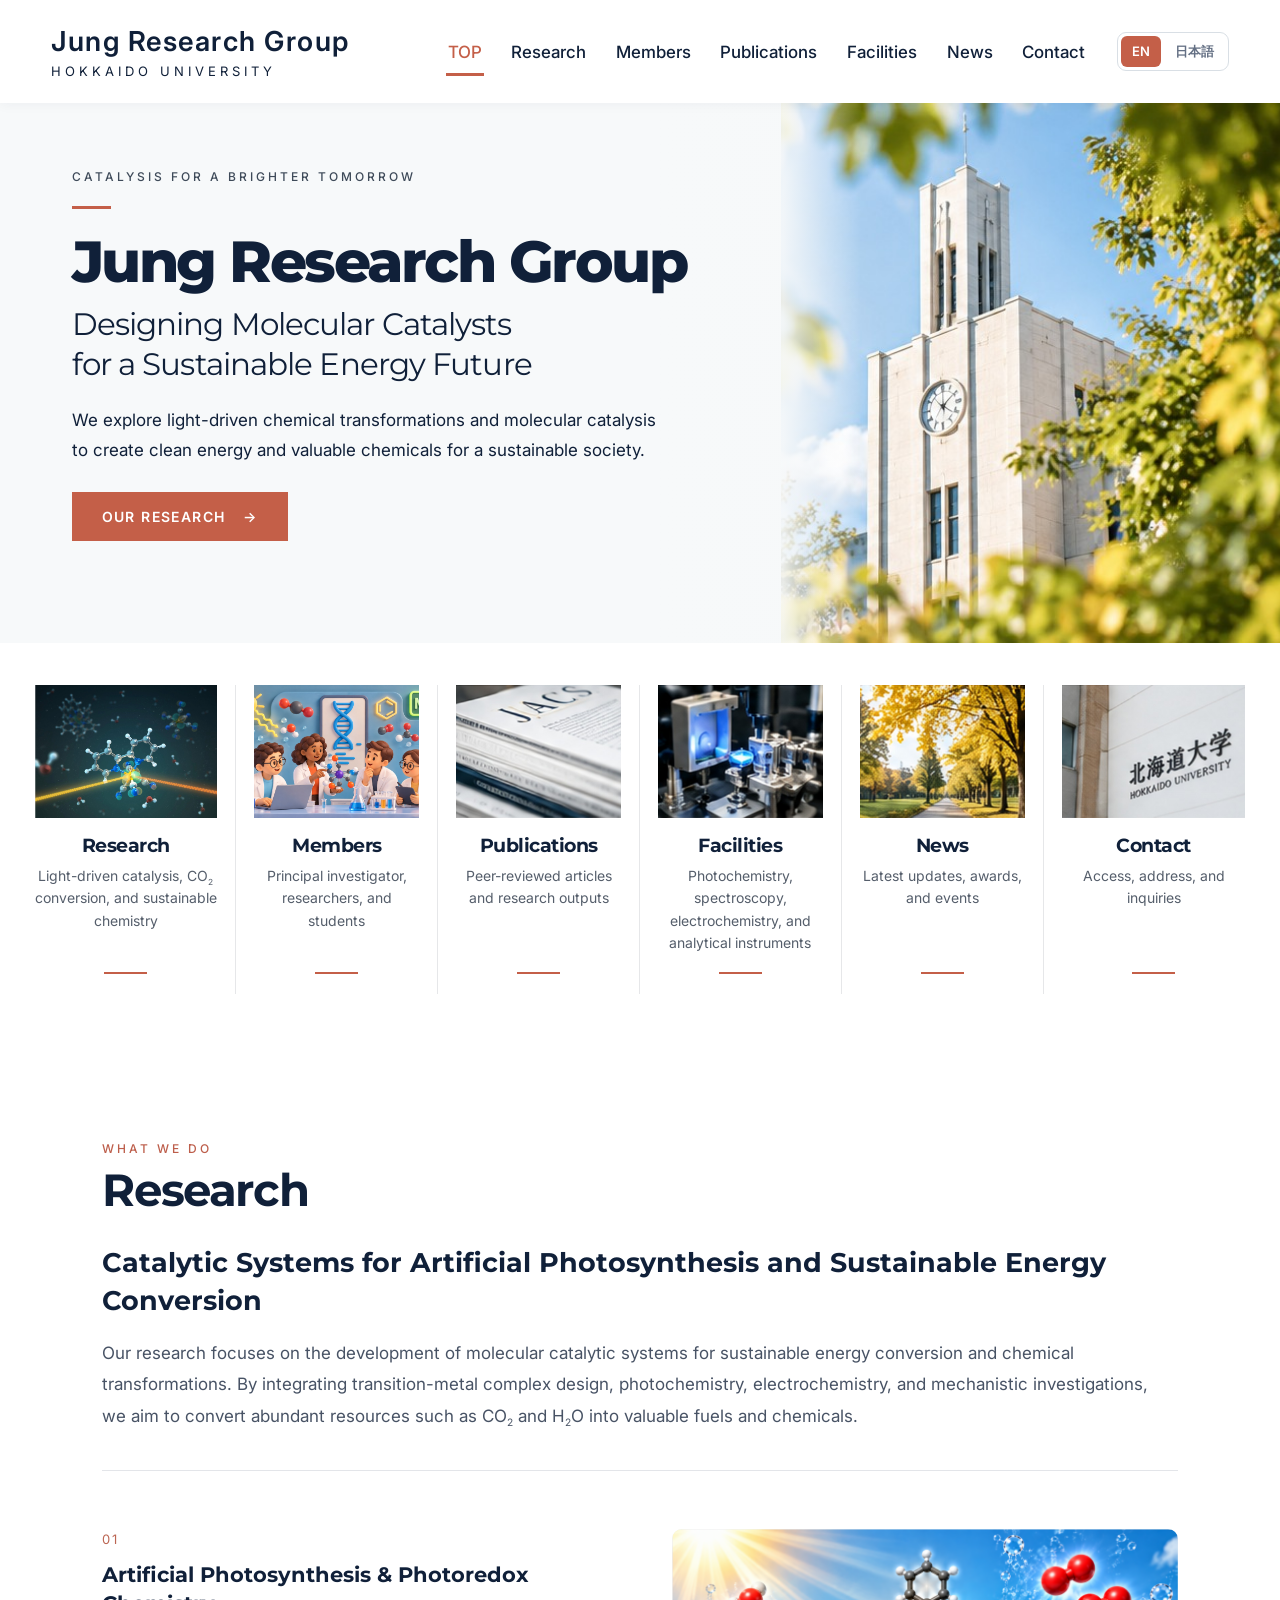
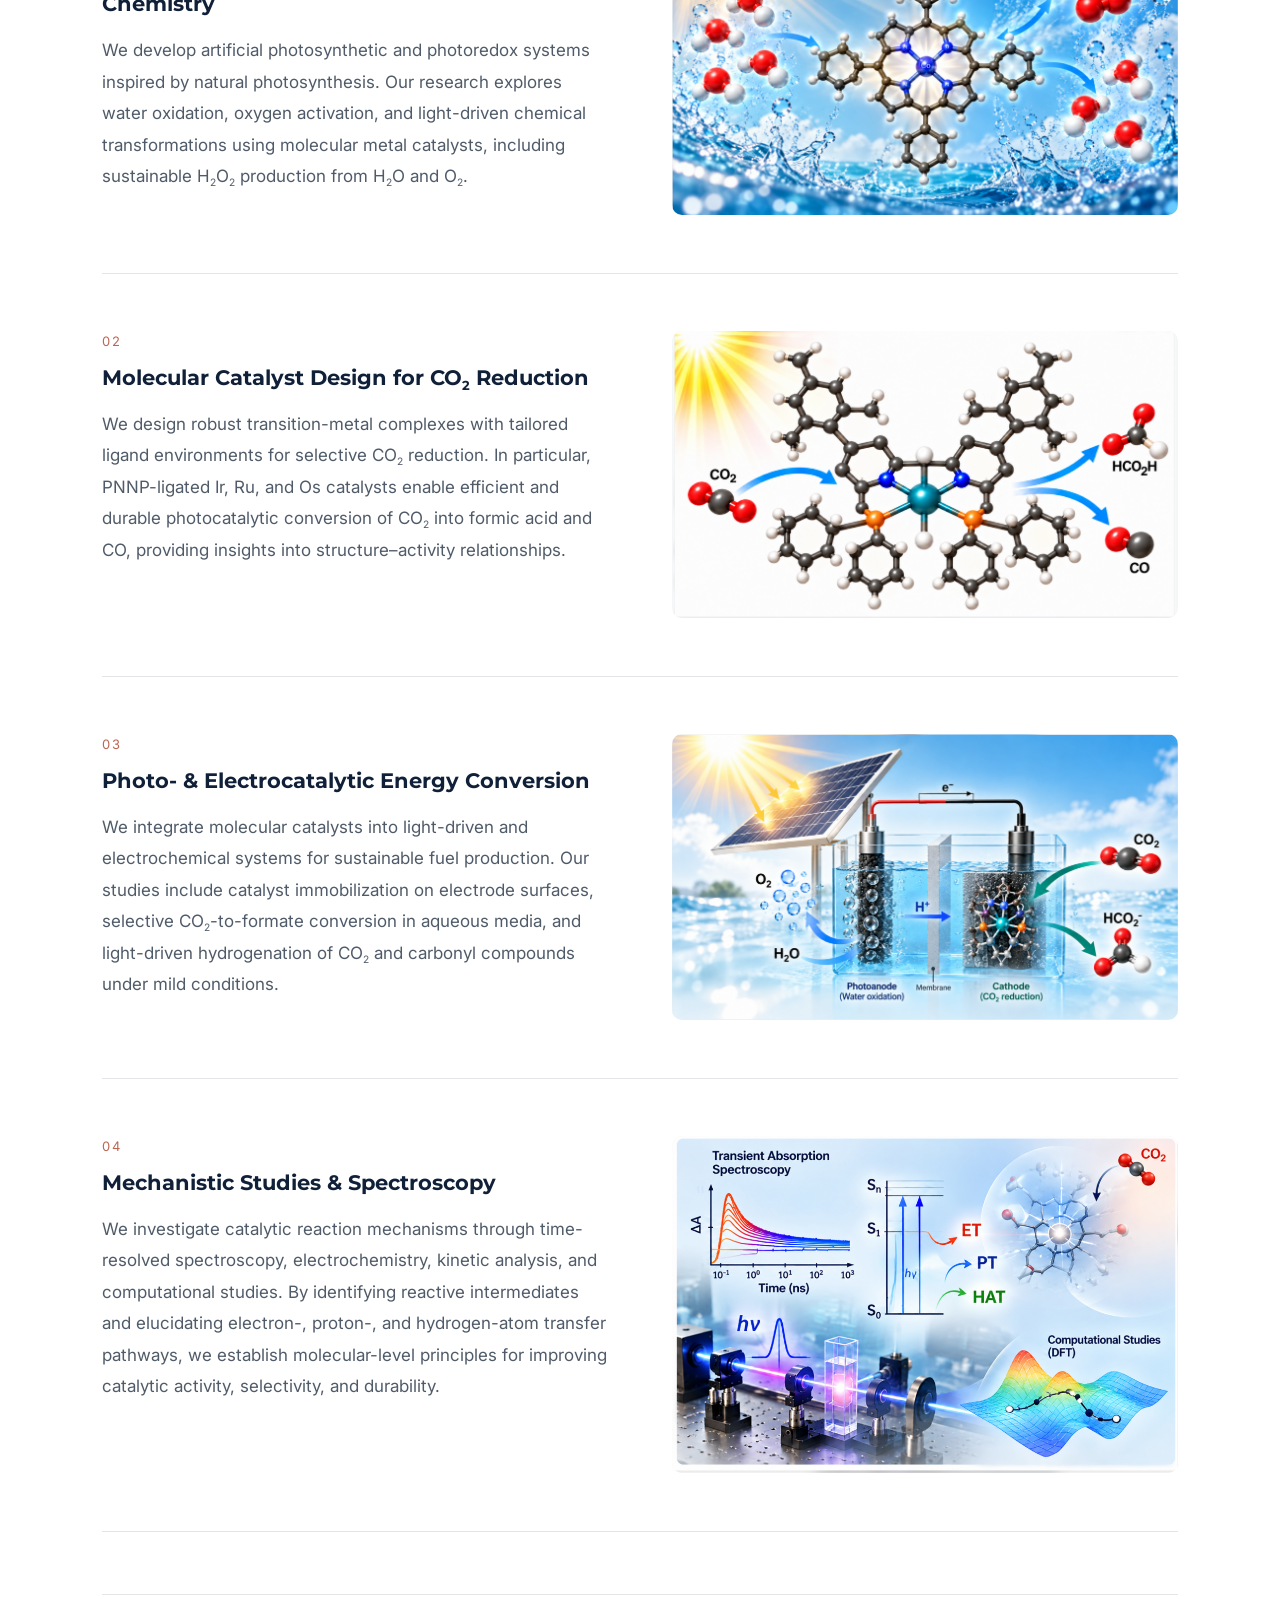
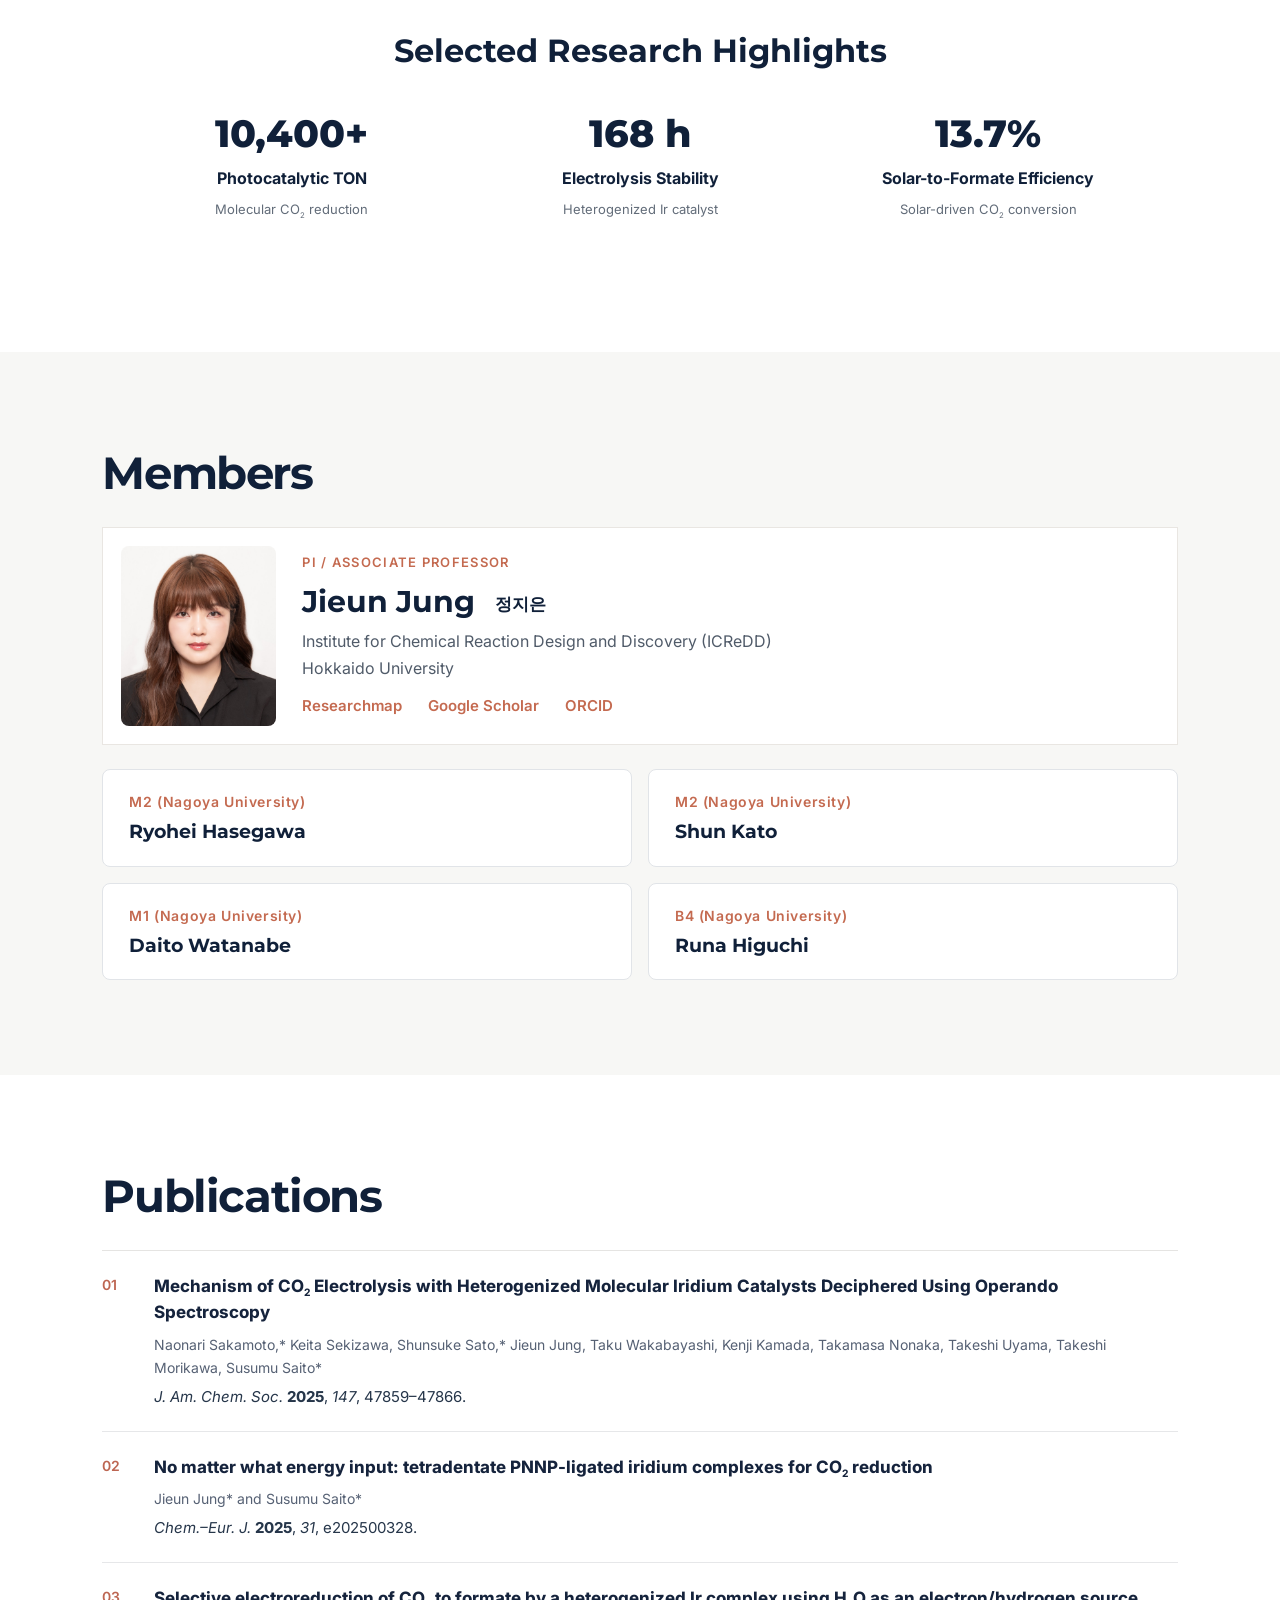
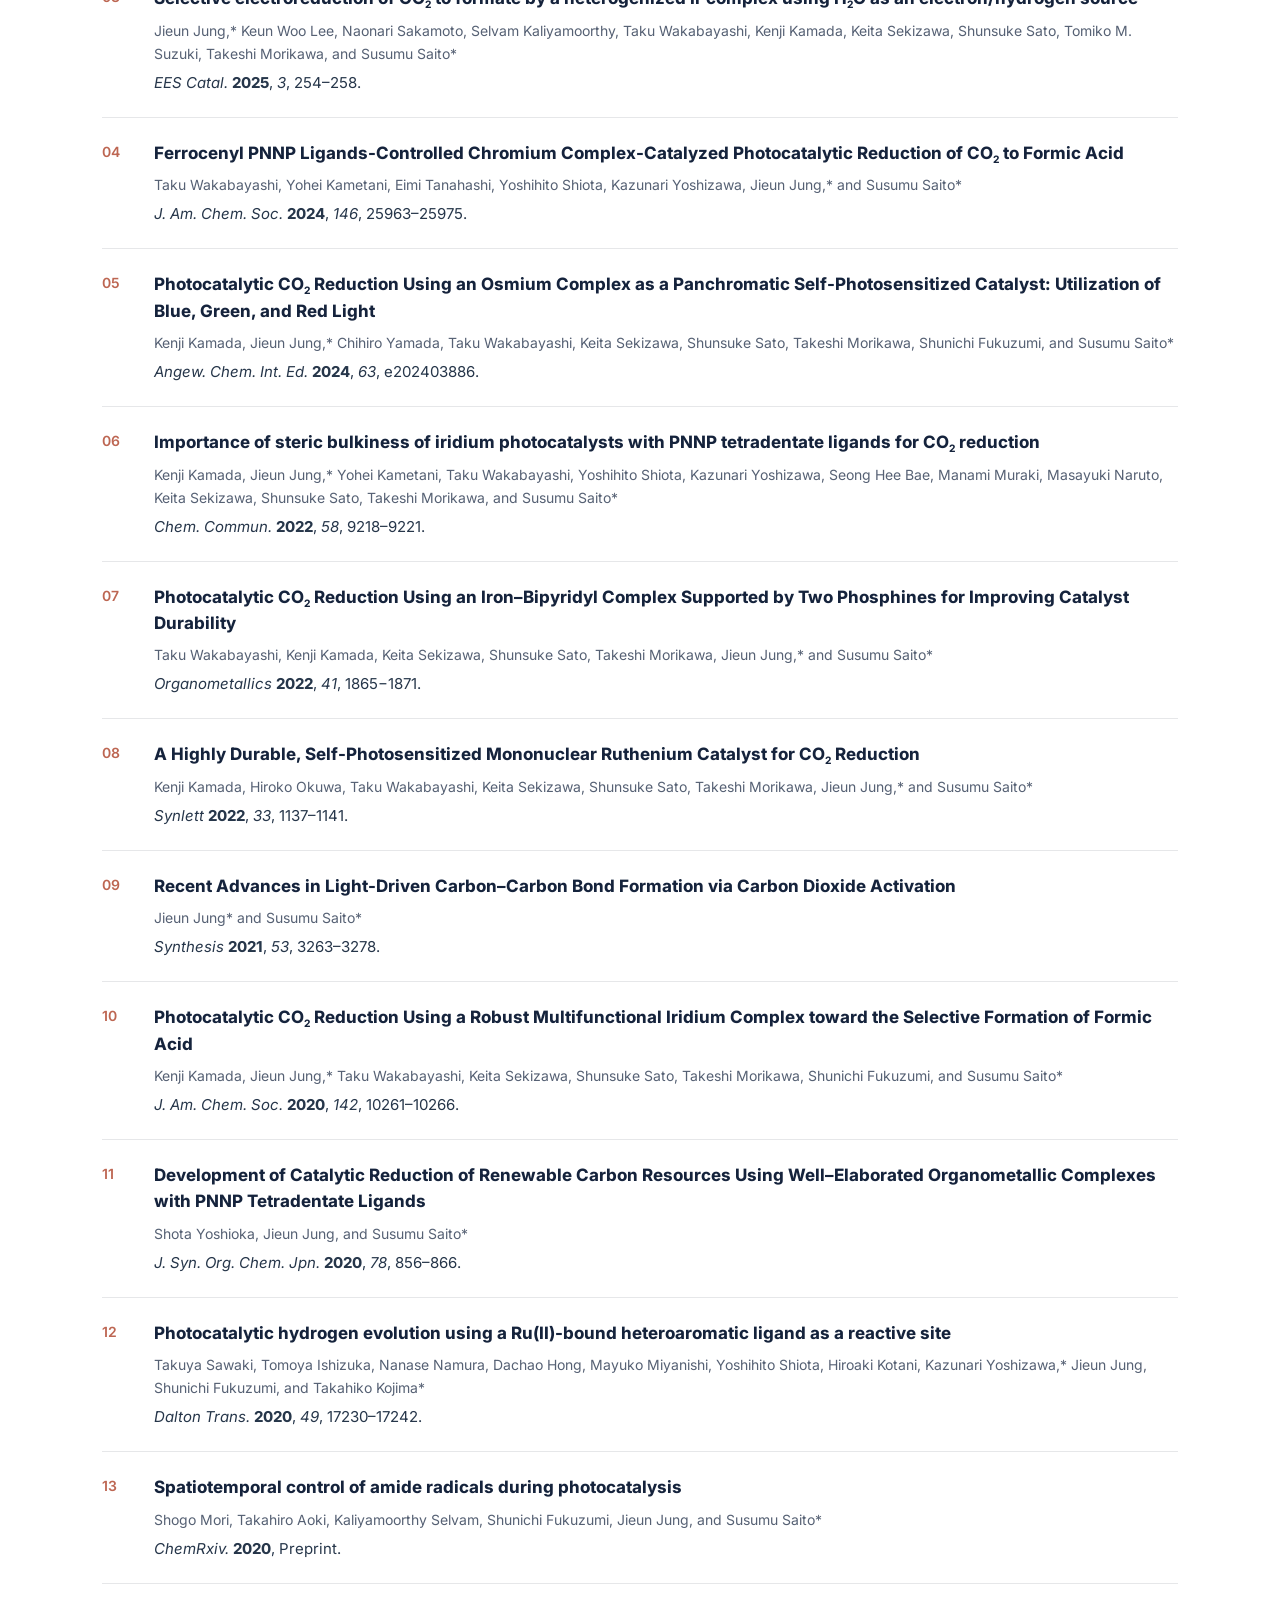
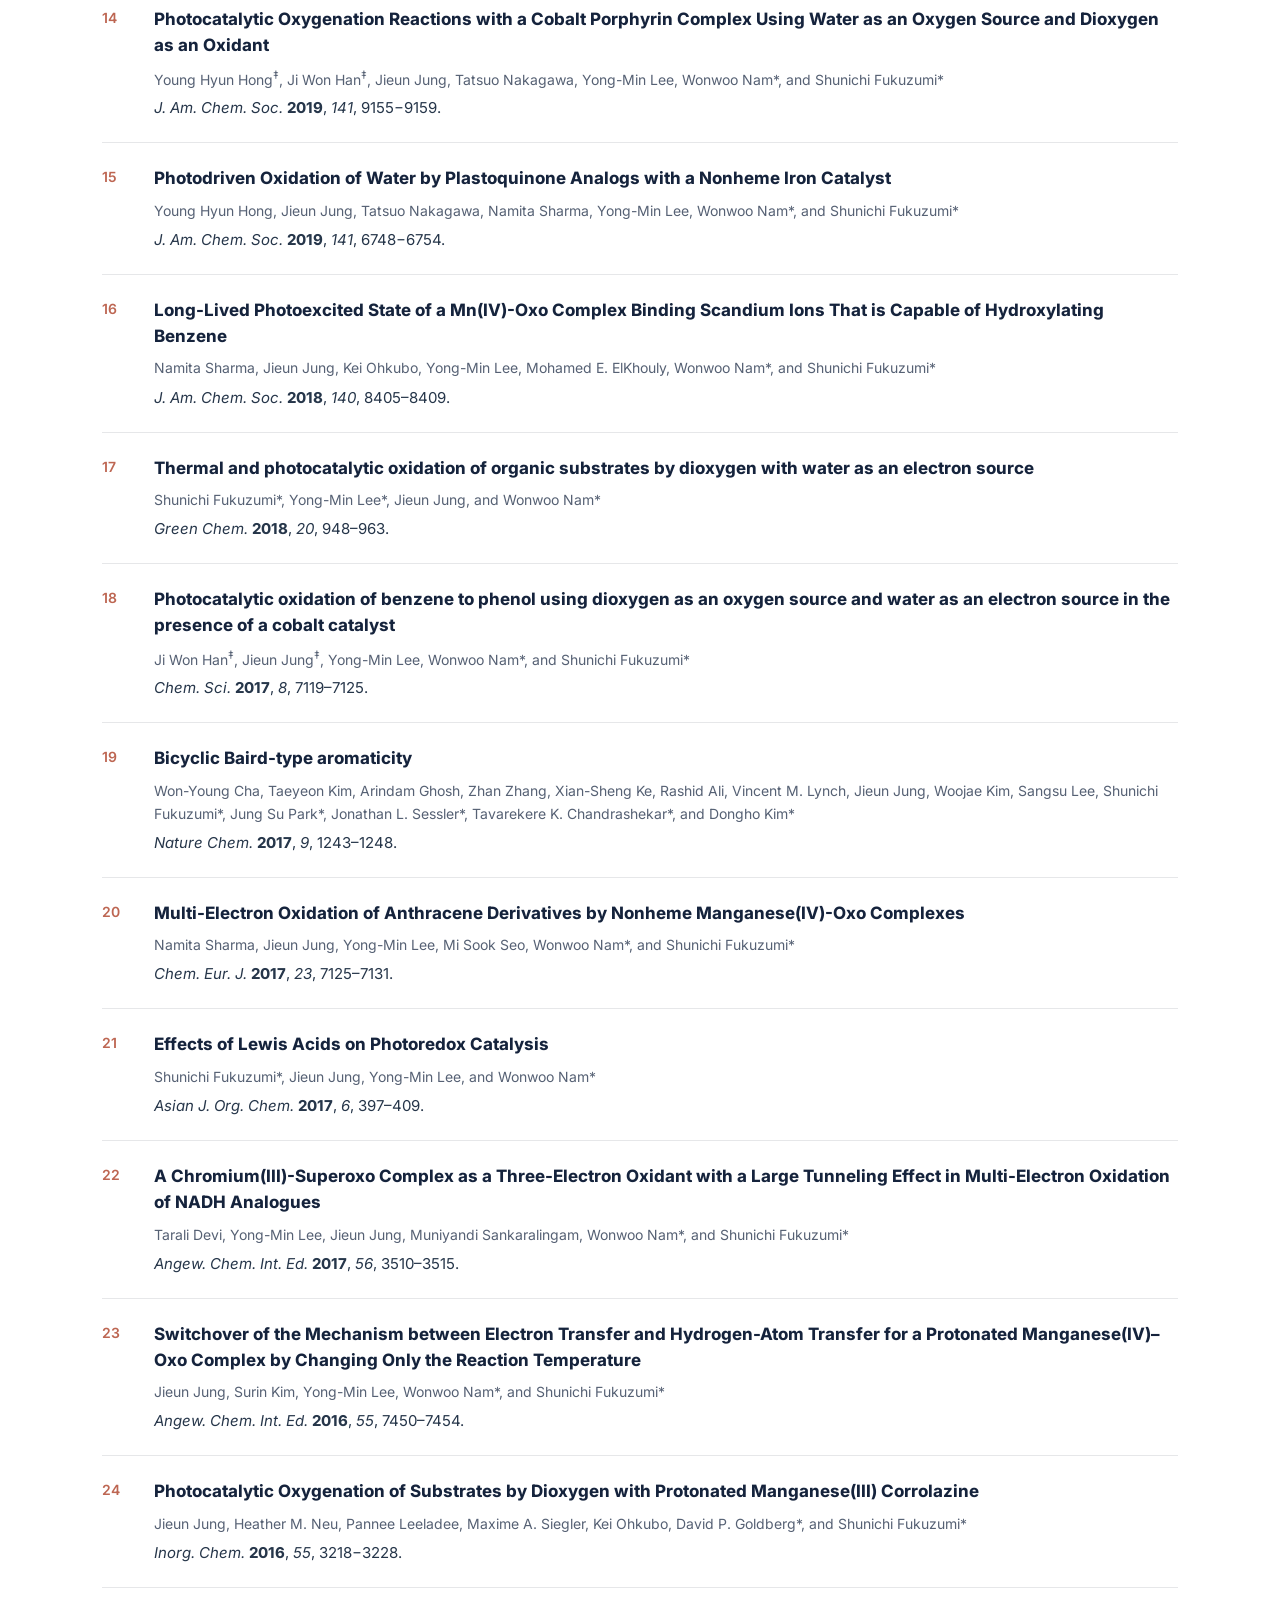
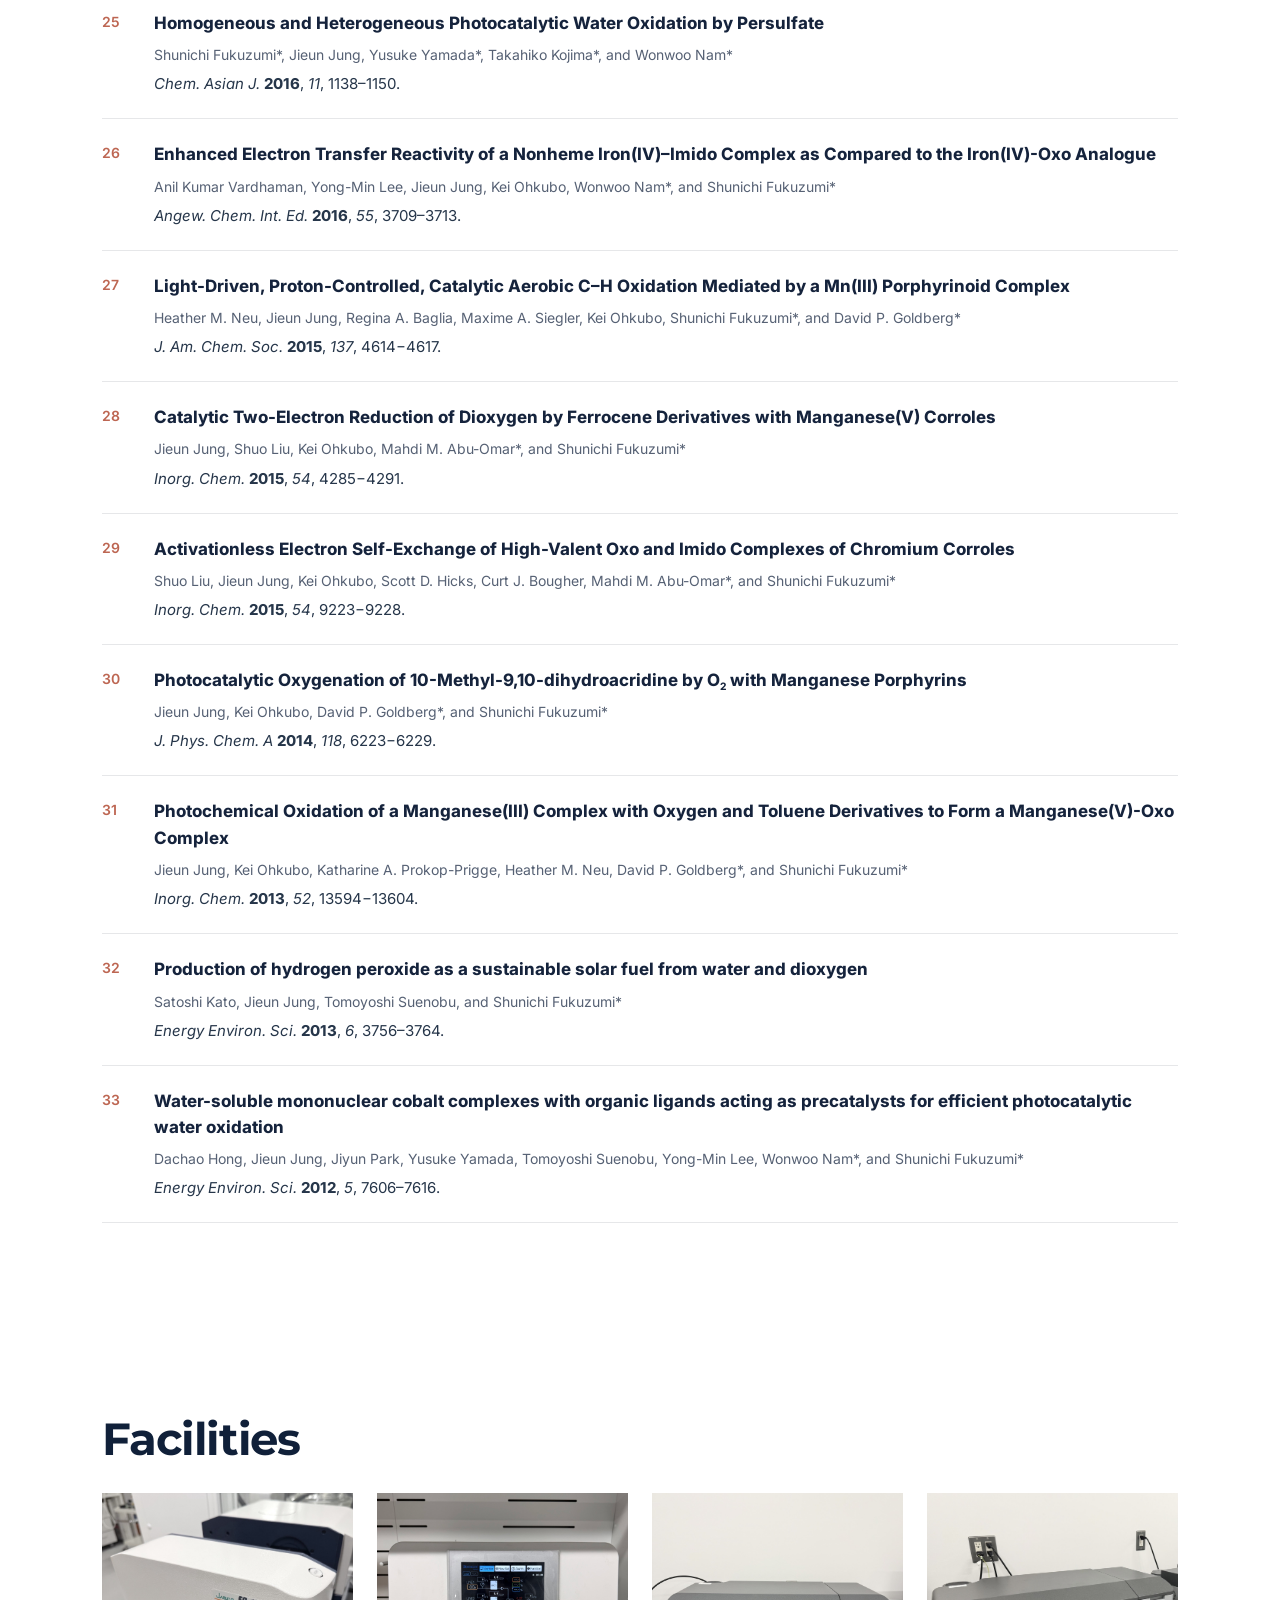
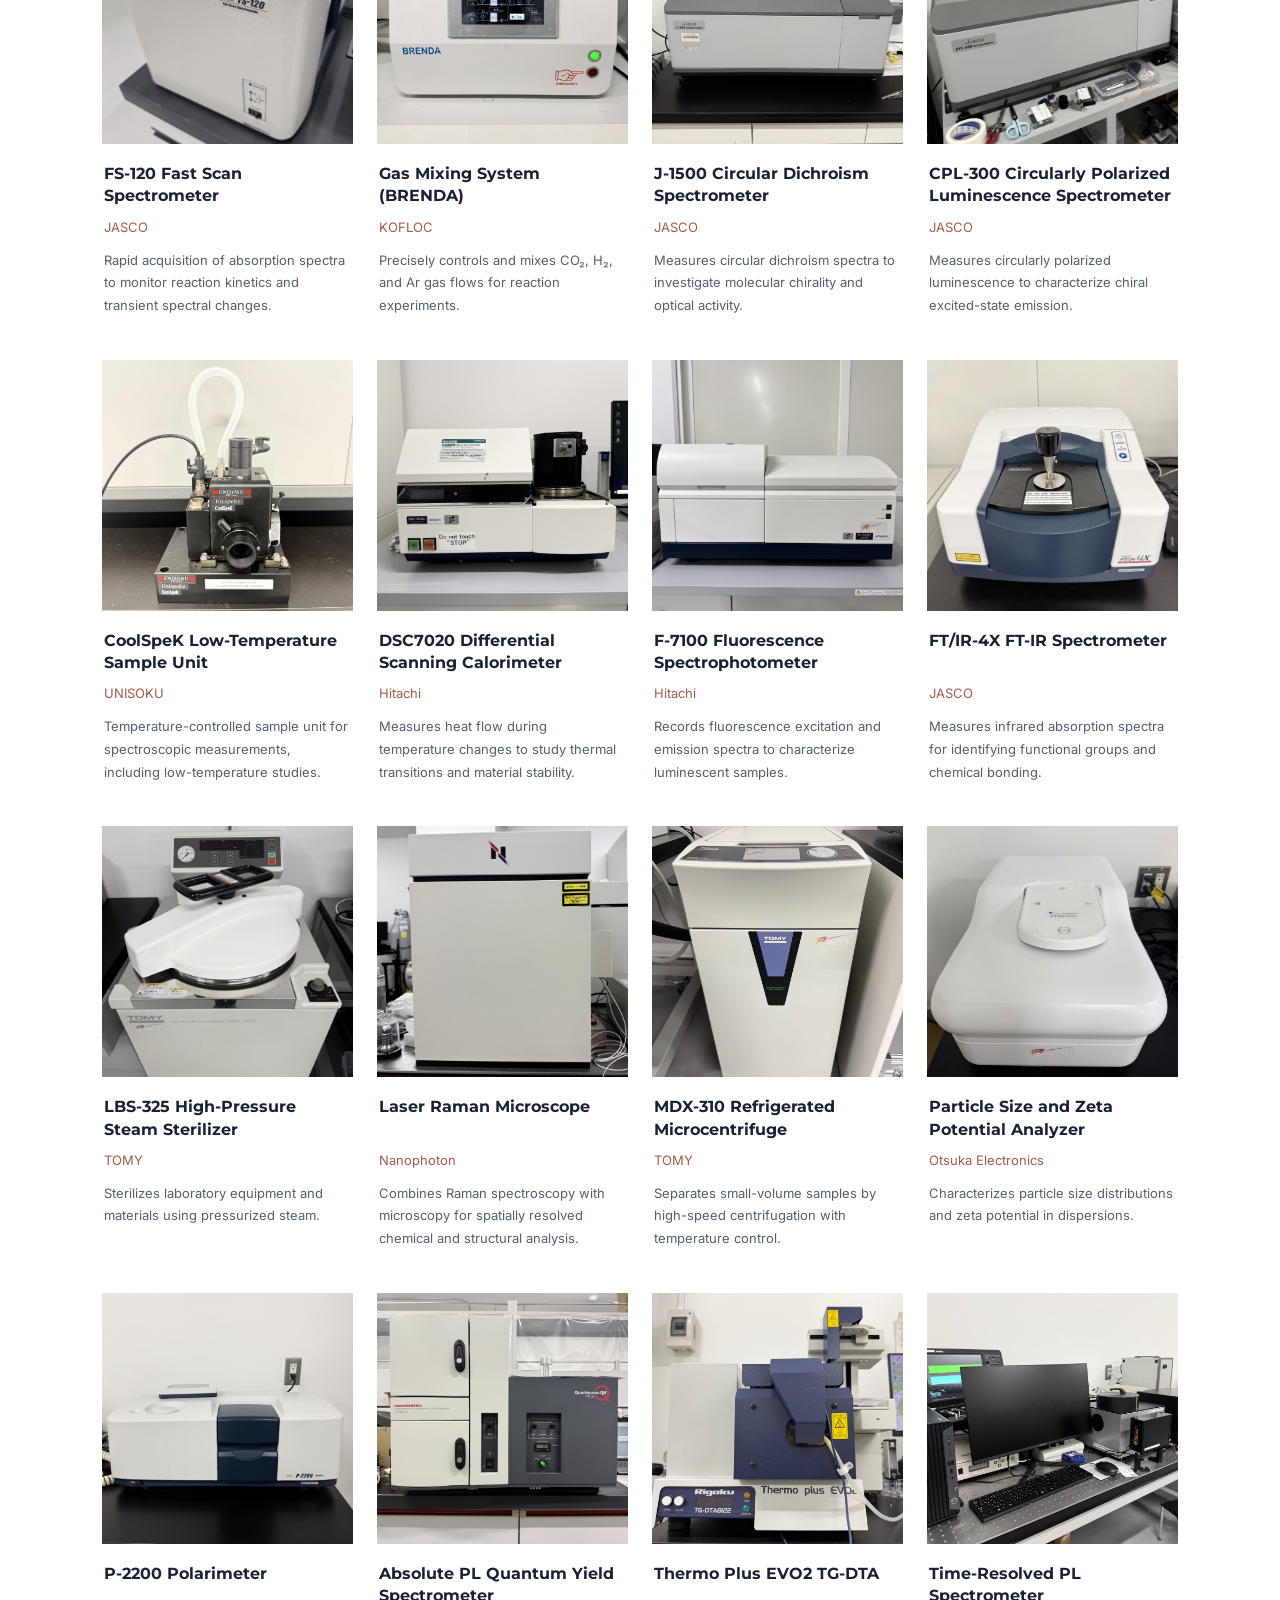
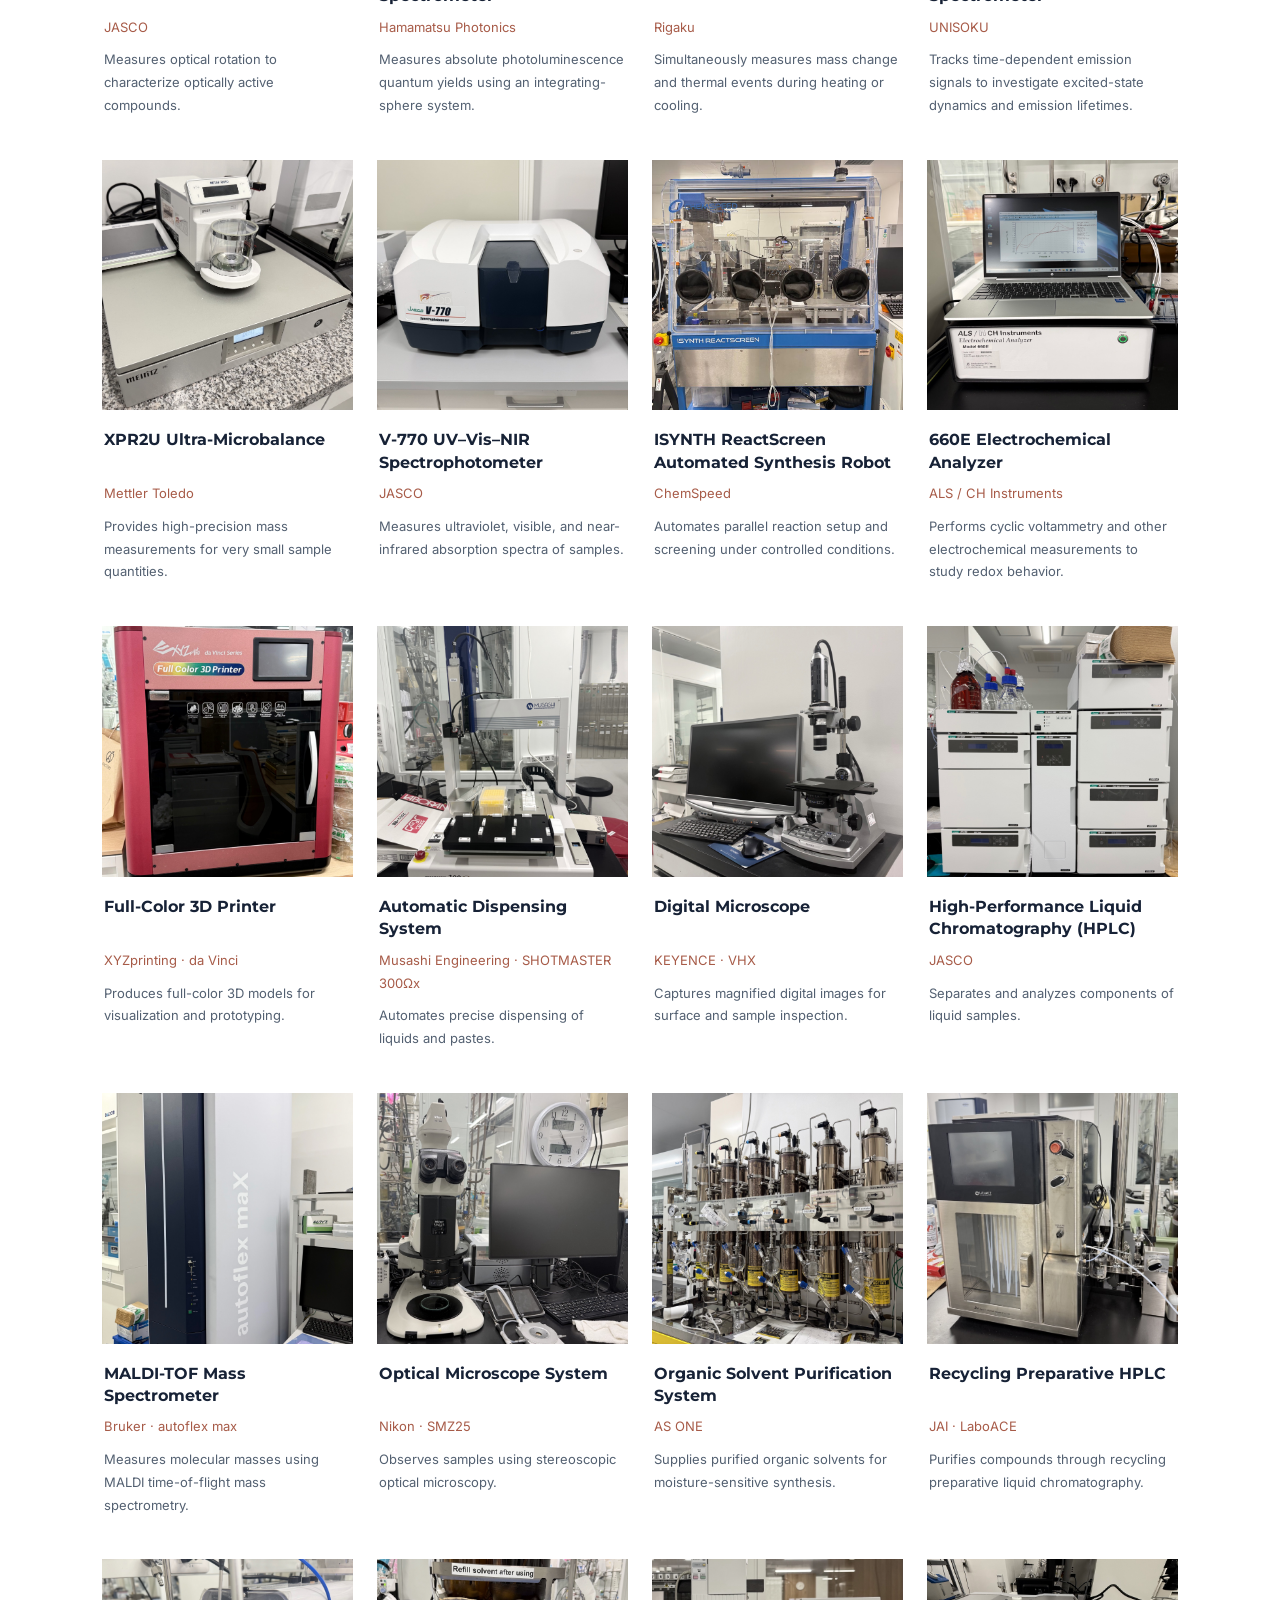
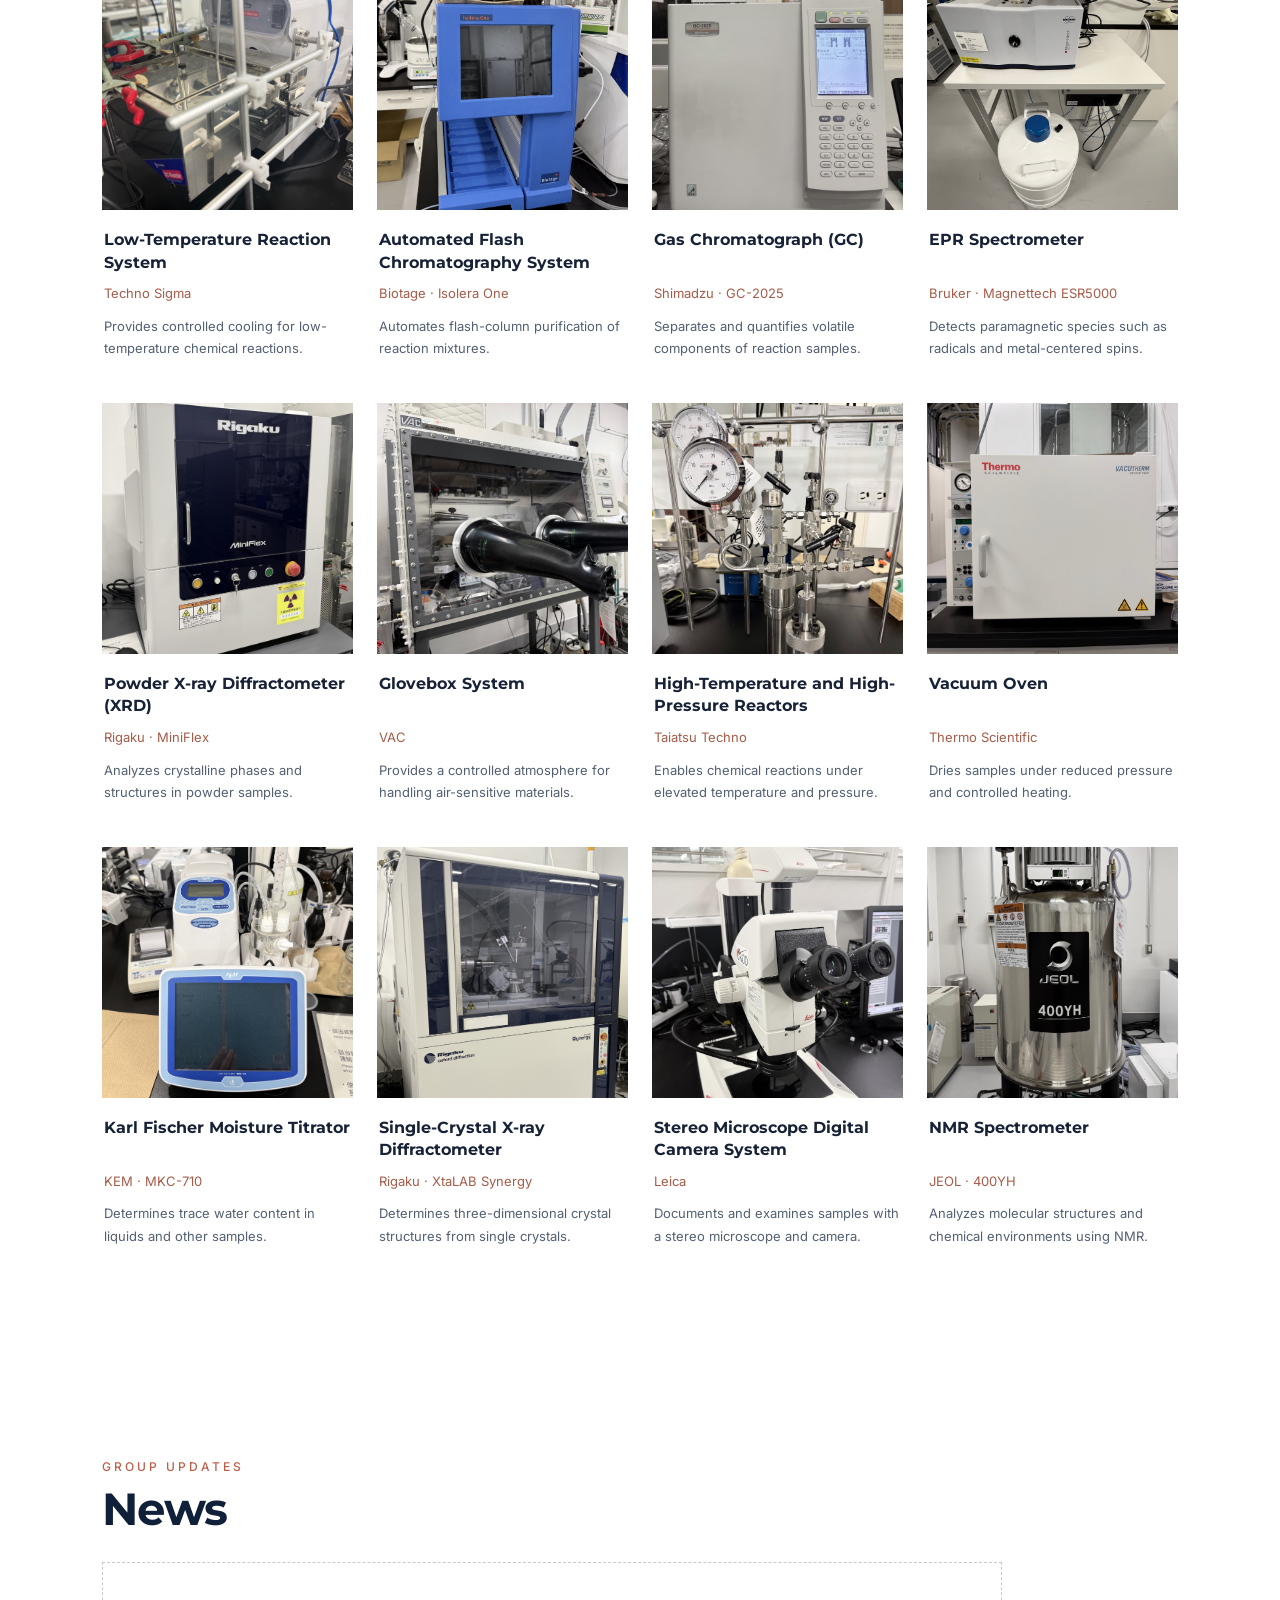
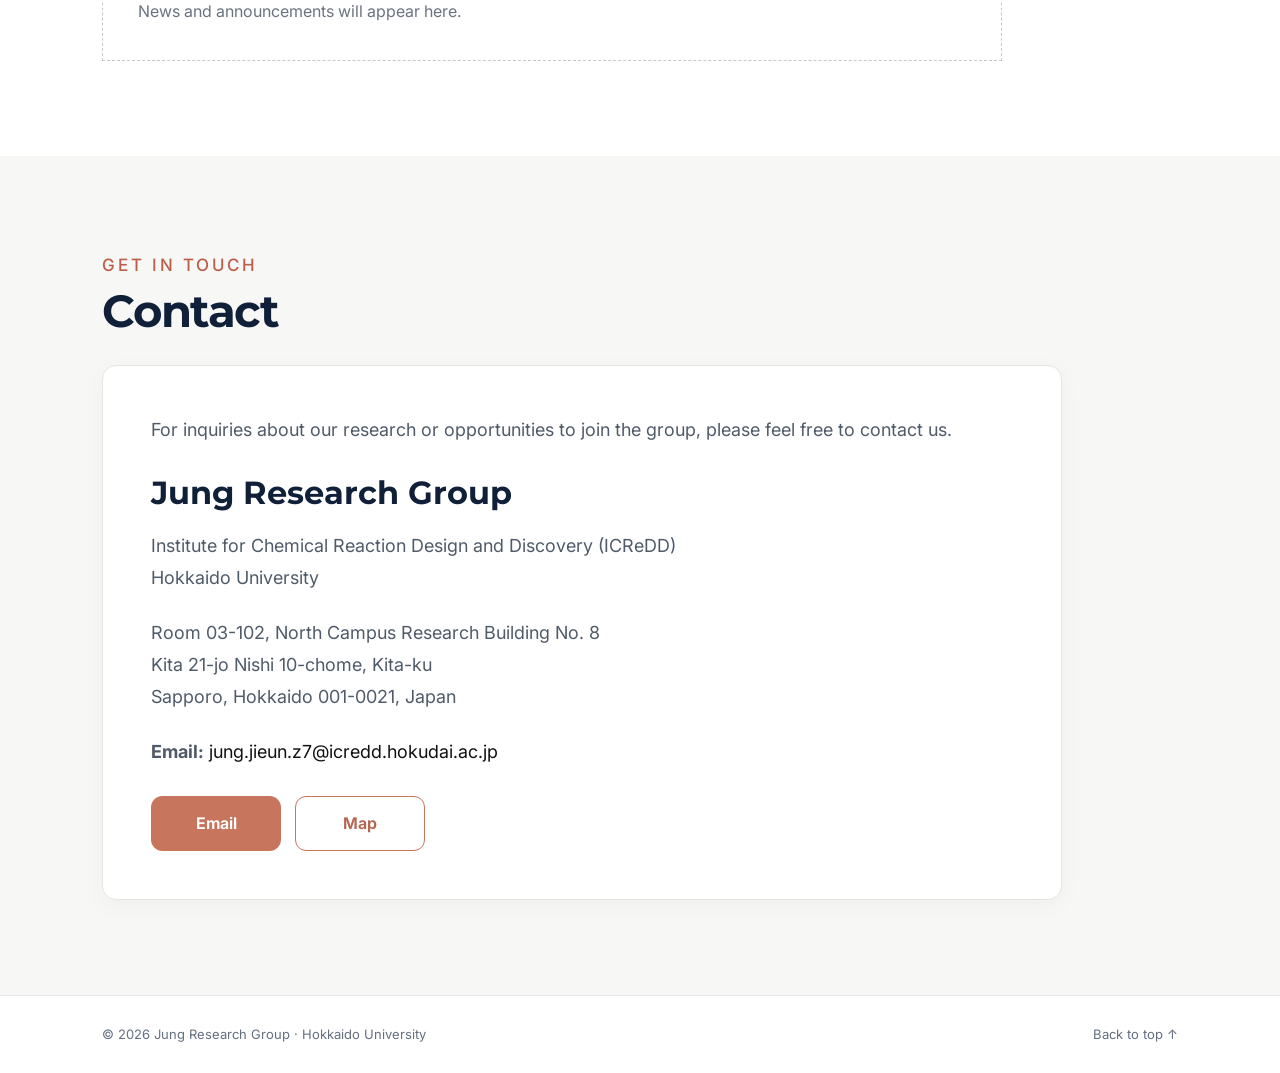
==== commit 1745ff94: "Add files via upload" ====
--- a/index.html
+++ b/index.html
@@ -115,7 +115,7 @@
 <article class="publication-entry"><span class="publication-number">33</span><div class="publication-body"><p class="pub-title"><a class="publication-title-link" href="https://doi.org/10.1039/c2ee21185h" rel="noopener noreferrer" target="_blank">Water-soluble mononuclear cobalt complexes with organic ligands acting as precatalysts for efficient photocatalytic water oxidation</a></p><p class="pub-authors">Dachao Hong, Jieun Jung, Jiyun Park, Yusuke Yamada, Tomoyoshi Suenobu, Yong-Min Lee, Wonwoo Nam*, and Shunichi Fukuzumi*</p><p class="pub-citation"><em class="journal-name">Energy Environ. Sci.</em> <strong>2012</strong>, <em>5</em>, 7606–7616.</p></div></article>
 </div>
 </section>
-<section class="content-section facilities-section" id="facilities"><div class="section-heading"><h2>Facilities</h2></div><div class="facilities-grid"><article class="facility-card"><img alt="FS-120 Fast Scan Spectrometer" class="fs120-photo" loading="lazy" src="assets/fs120.jpg"/><div class="facility-copy"><h3>FS-120 Fast Scan Spectrometer</h3><p class="facility-maker">JASCO</p><p>Rapid acquisition of absorption spectra to monitor reaction kinetics and transient spectral changes.</p></div></article><article class="facility-card"><img alt="Gas Mixing System (BRENDA)" loading="lazy" src="assets/gas-mixer.jpg?v=20261106"/><div class="facility-copy"><h3>Gas Mixing System (BRENDA)</h3><p class="facility-maker">KOFLOC</p><p>Precisely controls and mixes CO₂, H₂, and Ar gas flows for reaction experiments.</p></div></article><article class="facility-card"><img alt="J-1500 Circular Dichroism Spectrometer" loading="lazy" src="assets/cd.jpg"/><div class="facility-copy"><h3>J-1500 Circular Dichroism Spectrometer</h3><p class="facility-maker">JASCO</p><p>Measures circular dichroism spectra to investigate molecular chirality and optical activity.</p></div></article><article class="facility-card"><img alt="CPL-300 Circularly Polarized Luminescence Spectrometer" loading="lazy" src="assets/cpl.jpg"/><div class="facility-copy"><h3>CPL-300 Circularly Polarized Luminescence Spectrometer</h3><p class="facility-maker">JASCO</p><p>Measures circularly polarized luminescence to characterize chiral excited-state emission.</p></div></article><article class="facility-card"><img alt="CoolSpeK Low-Temperature Sample Unit" loading="lazy" src="assets/coolspek.jpg"/><div class="facility-copy"><h3>CoolSpeK Low-Temperature Sample Unit</h3><p class="facility-maker">UNISOKU</p><p>Temperature-controlled sample unit for spectroscopic measurements, including low-temperature studies.</p></div></article><article class="facility-card"><img alt="DSC7020 Differential Scanning Calorimeter" loading="lazy" src="assets/dsc.jpg"/><div class="facility-copy"><h3>DSC7020 Differential Scanning Calorimeter</h3><p class="facility-maker">Hitachi</p><p>Measures heat flow during temperature changes to study thermal transitions and material stability.</p></div></article><article class="facility-card"><img alt="F-7100 Fluorescence Spectrophotometer" loading="lazy" src="assets/fluorometer.jpg"/><div class="facility-copy"><h3>F-7100 Fluorescence Spectrophotometer</h3><p class="facility-maker">Hitachi</p><p>Records fluorescence excitation and emission spectra to characterize luminescent samples.</p></div></article><article class="facility-card"><img alt="FT/IR-4X FT-IR Spectrometer" loading="lazy" src="assets/ftir.jpg"/><div class="facility-copy"><h3>FT/IR-4X FT-IR Spectrometer</h3><p class="facility-maker">JASCO</p><p>Measures infrared absorption spectra for identifying functional groups and chemical bonding.</p></div></article><article class="facility-card"><img alt="LBS-325 High-Pressure Steam Sterilizer" loading="lazy" src="assets/autoclave.jpg?v=20261105b"/><div class="facility-copy"><h3>LBS-325 High-Pressure Steam Sterilizer</h3><p class="facility-maker">TOMY</p><p>Sterilizes laboratory equipment and materials using pressurized steam.</p></div></article><article class="facility-card"><img alt="Laser Raman Microscope" loading="lazy" src="assets/raman.jpg?v=20261105c"/><div class="facility-copy"><h3>Laser Raman Microscope</h3><p class="facility-maker">Nanophoton</p><p>Combines Raman spectroscopy with microscopy for spatially resolved chemical and structural analysis.</p></div></article><article class="facility-card"><img alt="MDX-310 Refrigerated Microcentrifuge" loading="lazy" src="assets/centrifuge.jpg"/><div class="facility-copy"><h3>MDX-310 Refrigerated Microcentrifuge</h3><p class="facility-maker">TOMY</p><p>Separates small-volume samples by high-speed centrifugation with temperature control.</p></div></article><article class="facility-card"><img alt="Particle Size and Zeta Potential Analyzer" loading="lazy" src="assets/particle.jpg"/><div class="facility-copy"><h3>Particle Size and Zeta Potential Analyzer</h3><p class="facility-maker">Otsuka Electronics</p><p>Characterizes particle size distributions and zeta potential in dispersions.</p></div></article><article class="facility-card"><img alt="P-2200 Polarimeter" loading="lazy" src="assets/polarimeter.jpg"/><div class="facility-copy"><h3>P-2200 Polarimeter</h3><p class="facility-maker">JASCO</p><p>Measures optical rotation to characterize optically active compounds.</p></div></article><article class="facility-card"><img alt="C13534 Absolute PL Quantum Yield Spectrometer" loading="lazy" src="assets/quantum-yield.jpg"/><div class="facility-copy"><h3>C13534 Absolute PL Quantum Yield Spectrometer</h3><p class="facility-maker">Hamamatsu Photonics</p><p>Measures absolute photoluminescence quantum yields using an integrating-sphere system.</p></div></article><article class="facility-card"><img alt="Thermo Plus EVO2 TG-DTA" loading="lazy" src="assets/tgdta.jpg"/><div class="facility-copy"><h3>Thermo Plus EVO2 TG-DTA</h3><p class="facility-maker">Rigaku</p><p>Simultaneously measures mass change and thermal events during heating or cooling.</p></div></article><article class="facility-card"><img alt="Time-Resolved PL Spectrometer" loading="lazy" src="assets/trpl.jpg"/><div class="facility-copy"><h3>Time-Resolved PL Spectrometer</h3><p class="facility-maker">UNISOKU</p><p>Tracks time-dependent emission signals to investigate excited-state dynamics and emission lifetimes.</p></div></article><article class="facility-card"><img alt="XPR2U Ultra-Microbalance" loading="lazy" src="assets/microbalance.jpg?v=20261105d"/><div class="facility-copy"><h3>XPR2U Ultra-Microbalance</h3><p class="facility-maker">Mettler Toledo</p><p>Provides high-precision mass measurements for very small sample quantities.</p></div></article><article class="facility-card"><img alt="V-770 UV–Vis–NIR Spectrophotometer" loading="lazy" src="assets/uvvis.jpg"/><div class="facility-copy"><h3>V-770 UV–Vis–NIR Spectrophotometer</h3><p class="facility-maker">JASCO</p><p>Measures ultraviolet, visible, and near-infrared absorption spectra of samples.</p></div></article><article class="facility-card"><img alt="ISYNTH ReactScreen Automated Synthesis Robot" loading="lazy" src="assets/robot.jpg"/><div class="facility-copy"><h3>ISYNTH ReactScreen Automated Synthesis Robot</h3><p class="facility-maker">ChemSpeed</p><p>Automates parallel reaction setup and screening under controlled conditions.</p></div></article><article class="facility-card"><img alt="660E Electrochemical Analyzer" loading="lazy" src="assets/cv.jpg?v=20261106"/><div class="facility-copy"><h3>660E Electrochemical Analyzer</h3><p class="facility-maker">ALS / CH Instruments</p><p>Performs cyclic voltammetry and other electrochemical measurements to study redox behavior.</p></div></article><article class="facility-card"><img alt="Full-Color 3D Printer" loading="lazy" src="assets/facility-new-01.jpg"/><div class="facility-copy"><h3>Full-Color 3D Printer</h3><p class="facility-maker">XYZprinting · da Vinci</p><p>Produces full-color 3D models for visualization and prototyping.</p></div></article><article class="facility-card"><img alt="Automatic Dispensing System" loading="lazy" src="assets/facility-new-02.jpg"/><div class="facility-copy"><h3>Automatic Dispensing System</h3><p class="facility-maker">Musashi Engineering · SHOTMASTER 300Ωx</p><p>Automates precise dispensing of liquids and pastes.</p></div></article><article class="facility-card"><img alt="Digital Microscope" loading="lazy" src="assets/facility-new-03.jpg"/><div class="facility-copy"><h3>Digital Microscope</h3><p class="facility-maker">KEYENCE · VHX</p><p>Captures magnified digital images for surface and sample inspection.</p></div></article><article class="facility-card"><img alt="High-Performance Liquid Chromatography (HPLC)" loading="lazy" src="assets/facility-new-04.jpg"/><div class="facility-copy"><h3>High-Performance Liquid Chromatography (HPLC)</h3><p class="facility-maker">JASCO</p><p>Separates and analyzes components of liquid samples.</p></div></article><article class="facility-card"><img alt="MALDI-TOF Mass Spectrometer" loading="lazy" src="assets/facility-new-05.jpg"/><div class="facility-copy"><h3>MALDI-TOF Mass Spectrometer</h3><p class="facility-maker">Bruker · autoflex max</p><p>Measures molecular masses using MALDI time-of-flight mass spectrometry.</p></div></article><article class="facility-card"><img alt="Optical Microscope System" loading="lazy" src="assets/facility-new-06.jpg?v=20261105b"/><div class="facility-copy"><h3>Optical Microscope System</h3><p class="facility-maker">Nikon · SMZ25</p><p>Observes samples using stereoscopic optical microscopy.</p></div></article><article class="facility-card"><img alt="Organic Solvent Purification System" loading="lazy" src="assets/facility-new-07.jpg"/><div class="facility-copy"><h3>Organic Solvent Purification System</h3><p>Supplies purified organic solvents for moisture-sensitive synthesis.</p></div></article><article class="facility-card"><img alt="Recycling Preparative HPLC" loading="lazy" src="assets/facility-new-08.jpg?v=20261105b"/><div class="facility-copy"><h3>Recycling Preparative HPLC</h3><p class="facility-maker">JAI · LaboACE</p><p>Purifies compounds through recycling preparative liquid chromatography.</p></div></article><article class="facility-card"><img alt="Low-Temperature Reaction System" loading="lazy" src="assets/facility-new-09.jpg"/><div class="facility-copy"><h3>Low-Temperature Reaction System</h3><p>Provides controlled cooling for low-temperature chemical reactions.</p></div></article><article class="facility-card"><img alt="Automated Flash Chromatography System" loading="lazy" src="assets/facility-new-10.jpg"/><div class="facility-copy"><h3>Automated Flash Chromatography System</h3><p class="facility-maker">Biotage · Isolera One</p><p>Automates flash-column purification of reaction mixtures.</p></div></article><article class="facility-card"><img alt="Gas Chromatograph (GC)" loading="lazy" src="assets/facility-new-11.jpg?v=20261105d"/><div class="facility-copy"><h3>Gas Chromatograph (GC)</h3><p class="facility-maker">Shimadzu · GC-2025</p><p>Separates and quantifies volatile components of reaction samples.</p></div></article><article class="facility-card"><img alt="EPR Spectrometer" loading="lazy" src="assets/facility-new-12.jpg?v=20261106"/><div class="facility-copy"><h3>EPR Spectrometer</h3><p class="facility-maker">Bruker · Magnettech ESR5000</p><p>Detects paramagnetic species such as radicals and metal-centered spins.</p></div></article><article class="facility-card"><img alt="Powder X-ray Diffractometer (XRD)" loading="lazy" src="assets/facility-new-13.jpg?v=20261105d"/><div class="facility-copy"><h3>Powder X-ray Diffractometer (XRD)</h3><p class="facility-maker">Rigaku · MiniFlex</p><p>Analyzes crystalline phases and structures in powder samples.</p></div></article><article class="facility-card"><img alt="Glovebox System" loading="lazy" src="assets/facility-new-14.jpg?v=20261105c"/><div class="facility-copy"><h3>Glovebox System</h3><p class="facility-maker">VAC</p><p>Provides a controlled atmosphere for handling air-sensitive materials.</p></div></article><article class="facility-card"><img alt="High-Temperature and High-Pressure Reactors" loading="lazy" src="assets/facility-new-15.jpg?v=20261105c"/><div class="facility-copy"><h3>High-Temperature and High-Pressure Reactors</h3><p class="facility-maker">Taiatsu Techno</p><p>Enables chemical reactions under elevated temperature and pressure.</p></div></article><article class="facility-card"><img alt="Vacuum Oven" loading="lazy" src="assets/facility-new-16.jpg?v=20261106"/><div class="facility-copy"><h3>Vacuum Oven</h3><p class="facility-maker">Thermo Scientific · Vacutherm</p><p>Dries samples under reduced pressure and controlled heating.</p></div></article><article class="facility-card"><img alt="Karl Fischer Moisture Titrator" loading="lazy" src="assets/facility-new-17.jpg?v=20261105d"/><div class="facility-copy"><h3>Karl Fischer Moisture Titrator</h3><p class="facility-maker">KEM · MKC-710</p><p>Determines trace water content in liquids and other samples.</p></div></article><article class="facility-card"><img alt="Single-Crystal X-ray Diffractometer" loading="lazy" src="assets/facility-new-18.jpg?v=20261105d"/><div class="facility-copy"><h3>Single-Crystal X-ray Diffractometer</h3><p class="facility-maker">Rigaku · XtaLAB Synergy</p><p>Determines three-dimensional crystal structures from single crystals.</p></div></article><article class="facility-card"><img alt="Stereo Microscope Digital Camera System" loading="lazy" src="assets/facility-new-19.jpg?v=20261105d"/><div class="facility-copy"><h3>Stereo Microscope Digital Camera System</h3><p class="facility-maker">Leica</p><p>Documents and examines samples with a stereo microscope and camera.</p></div></article><article class="facility-card"><img alt="NMR Spectrometer" loading="lazy" src="assets/facility-new-20.jpg?v=20261105c"/><div class="facility-copy"><h3>NMR Spectrometer</h3><p class="facility-maker">JEOL · 400YH</p><p>Analyzes molecular structures and chemical environments using NMR.</p></div></article></div></section><section class="content-section" id="news">
+<section class="content-section facilities-section" id="facilities"><div class="section-heading"><h2>Facilities</h2></div><div class="facilities-grid"><article class="facility-card"><img alt="FS-120 Fast Scan Spectrometer" class="fs120-photo" loading="lazy" src="assets/fs120.jpg"/><div class="facility-copy"><h3>FS-120 Fast Scan Spectrometer</h3><p class="facility-maker">JASCO</p><p>Rapid acquisition of absorption spectra to monitor reaction kinetics and transient spectral changes.</p></div></article><article class="facility-card"><img alt="Gas Mixing System (BRENDA)" loading="lazy" src="assets/gas-mixer.jpg?v=20261106"/><div class="facility-copy"><h3>Gas Mixing System (BRENDA)</h3><p class="facility-maker">KOFLOC</p><p>Precisely controls and mixes CO₂, H₂, and Ar gas flows for reaction experiments.</p></div></article><article class="facility-card"><img alt="J-1500 Circular Dichroism Spectrometer" loading="lazy" src="assets/cd.jpg"/><div class="facility-copy"><h3>J-1500 Circular Dichroism Spectrometer</h3><p class="facility-maker">JASCO</p><p>Measures circular dichroism spectra to investigate molecular chirality and optical activity.</p></div></article><article class="facility-card"><img alt="CPL-300 Circularly Polarized Luminescence Spectrometer" loading="lazy" src="assets/cpl.jpg"/><div class="facility-copy"><h3>CPL-300 Circularly Polarized Luminescence Spectrometer</h3><p class="facility-maker">JASCO</p><p>Measures circularly polarized luminescence to characterize chiral excited-state emission.</p></div></article><article class="facility-card"><img alt="CoolSpeK Low-Temperature Sample Unit" loading="lazy" src="assets/coolspek.jpg"/><div class="facility-copy"><h3>CoolSpeK Low-Temperature Sample Unit</h3><p class="facility-maker">UNISOKU</p><p>Temperature-controlled sample unit for spectroscopic measurements, including low-temperature studies.</p></div></article><article class="facility-card"><img alt="DSC7020 Differential Scanning Calorimeter" loading="lazy" src="assets/dsc.jpg"/><div class="facility-copy"><h3>DSC7020 Differential Scanning Calorimeter</h3><p class="facility-maker">Hitachi</p><p>Measures heat flow during temperature changes to study thermal transitions and material stability.</p></div></article><article class="facility-card"><img alt="F-7100 Fluorescence Spectrophotometer" loading="lazy" src="assets/fluorometer.jpg"/><div class="facility-copy"><h3>F-7100 Fluorescence Spectrophotometer</h3><p class="facility-maker">Hitachi</p><p>Records fluorescence excitation and emission spectra to characterize luminescent samples.</p></div></article><article class="facility-card"><img alt="FT/IR-4X FT-IR Spectrometer" loading="lazy" src="assets/ftir.jpg"/><div class="facility-copy"><h3>FT/IR-4X FT-IR Spectrometer</h3><p class="facility-maker">JASCO</p><p>Measures infrared absorption spectra for identifying functional groups and chemical bonding.</p></div></article><article class="facility-card"><img alt="LBS-325 High-Pressure Steam Sterilizer" loading="lazy" src="assets/autoclave.jpg?v=20261105b"/><div class="facility-copy"><h3>LBS-325 High-Pressure Steam Sterilizer</h3><p class="facility-maker">TOMY</p><p>Sterilizes laboratory equipment and materials using pressurized steam.</p></div></article><article class="facility-card"><img alt="Laser Raman Microscope" loading="lazy" src="assets/raman.jpg?v=20261105c"/><div class="facility-copy"><h3>Laser Raman Microscope</h3><p class="facility-maker">Nanophoton</p><p>Combines Raman spectroscopy with microscopy for spatially resolved chemical and structural analysis.</p></div></article><article class="facility-card"><img alt="MDX-310 Refrigerated Microcentrifuge" loading="lazy" src="assets/centrifuge.jpg"/><div class="facility-copy"><h3>MDX-310 Refrigerated Microcentrifuge</h3><p class="facility-maker">TOMY</p><p>Separates small-volume samples by high-speed centrifugation with temperature control.</p></div></article><article class="facility-card"><img alt="Particle Size and Zeta Potential Analyzer" loading="lazy" src="assets/particle.jpg"/><div class="facility-copy"><h3>Particle Size and Zeta Potential Analyzer</h3><p class="facility-maker">Otsuka Electronics</p><p>Characterizes particle size distributions and zeta potential in dispersions.</p></div></article><article class="facility-card"><img alt="P-2200 Polarimeter" loading="lazy" src="assets/polarimeter.jpg"/><div class="facility-copy"><h3>P-2200 Polarimeter</h3><p class="facility-maker">JASCO</p><p>Measures optical rotation to characterize optically active compounds.</p></div></article><article class="facility-card"><img alt="Absolute PL Quantum Yield Spectrometer" loading="lazy" src="assets/quantum-yield.jpg"/><div class="facility-copy"><h3>Absolute PL Quantum Yield Spectrometer</h3><p class="facility-maker">Hamamatsu Photonics</p><p>Measures absolute photoluminescence quantum yields using an integrating-sphere system.</p></div></article><article class="facility-card"><img alt="Thermo Plus EVO2 TG-DTA" loading="lazy" src="assets/tgdta.jpg"/><div class="facility-copy"><h3>Thermo Plus EVO2 TG-DTA</h3><p class="facility-maker">Rigaku</p><p>Simultaneously measures mass change and thermal events during heating or cooling.</p></div></article><article class="facility-card"><img alt="Time-Resolved PL Spectrometer" loading="lazy" src="assets/trpl.jpg"/><div class="facility-copy"><h3>Time-Resolved PL Spectrometer</h3><p class="facility-maker">UNISOKU</p><p>Tracks time-dependent emission signals to investigate excited-state dynamics and emission lifetimes.</p></div></article><article class="facility-card"><img alt="XPR2U Ultra-Microbalance" loading="lazy" src="assets/microbalance.jpg?v=20261105d"/><div class="facility-copy"><h3>XPR2U Ultra-Microbalance</h3><p class="facility-maker">Mettler Toledo</p><p>Provides high-precision mass measurements for very small sample quantities.</p></div></article><article class="facility-card"><img alt="V-770 UV–Vis–NIR Spectrophotometer" loading="lazy" src="assets/uvvis.jpg"/><div class="facility-copy"><h3>V-770 UV–Vis–NIR Spectrophotometer</h3><p class="facility-maker">JASCO</p><p>Measures ultraviolet, visible, and near-infrared absorption spectra of samples.</p></div></article><article class="facility-card"><img alt="ISYNTH ReactScreen Automated Synthesis Robot" loading="lazy" src="assets/robot.jpg"/><div class="facility-copy"><h3>ISYNTH ReactScreen Automated Synthesis Robot</h3><p class="facility-maker">ChemSpeed</p><p>Automates parallel reaction setup and screening under controlled conditions.</p></div></article><article class="facility-card"><img alt="660E Electrochemical Analyzer" loading="lazy" src="assets/cv.jpg?v=20261106"/><div class="facility-copy"><h3>660E Electrochemical Analyzer</h3><p class="facility-maker">ALS / CH Instruments</p><p>Performs cyclic voltammetry and other electrochemical measurements to study redox behavior.</p></div></article><article class="facility-card"><img alt="Full-Color 3D Printer" loading="lazy" src="assets/facility-new-01.jpg"/><div class="facility-copy"><h3>Full-Color 3D Printer</h3><p class="facility-maker">XYZprinting · da Vinci</p><p>Produces full-color 3D models for visualization and prototyping.</p></div></article><article class="facility-card"><img alt="Automatic Dispensing System" loading="lazy" src="assets/facility-new-02.jpg"/><div class="facility-copy"><h3>Automatic Dispensing System</h3><p class="facility-maker">Musashi Engineering · SHOTMASTER 300Ωx</p><p>Automates precise dispensing of liquids and pastes.</p></div></article><article class="facility-card"><img alt="Digital Microscope" loading="lazy" src="assets/facility-new-03.jpg"/><div class="facility-copy"><h3>Digital Microscope</h3><p class="facility-maker">KEYENCE · VHX</p><p>Captures magnified digital images for surface and sample inspection.</p></div></article><article class="facility-card"><img alt="High-Performance Liquid Chromatography (HPLC)" loading="lazy" src="assets/facility-new-04.jpg"/><div class="facility-copy"><h3>High-Performance Liquid Chromatography (HPLC)</h3><p class="facility-maker">JASCO</p><p>Separates and analyzes components of liquid samples.</p></div></article><article class="facility-card"><img alt="MALDI-TOF Mass Spectrometer" loading="lazy" src="assets/facility-new-05.jpg"/><div class="facility-copy"><h3>MALDI-TOF Mass Spectrometer</h3><p class="facility-maker">Bruker · autoflex max</p><p>Measures molecular masses using MALDI time-of-flight mass spectrometry.</p></div></article><article class="facility-card"><img alt="Optical Microscope System" loading="lazy" src="assets/facility-new-06.jpg?v=20261105b"/><div class="facility-copy"><h3>Optical Microscope System</h3><p class="facility-maker">Nikon · SMZ25</p><p>Observes samples using stereoscopic optical microscopy.</p></div></article><article class="facility-card"><img alt="Organic Solvent Purification System" loading="lazy" src="assets/facility-new-07.jpg"/><div class="facility-copy"><h3>Organic Solvent Purification System</h3><p class="facility-maker">AS ONE</p><p>Supplies purified organic solvents for moisture-sensitive synthesis.</p></div></article><article class="facility-card"><img alt="Recycling Preparative HPLC" loading="lazy" src="assets/facility-new-08.jpg?v=20261105b"/><div class="facility-copy"><h3>Recycling Preparative HPLC</h3><p class="facility-maker">JAI · LaboACE</p><p>Purifies compounds through recycling preparative liquid chromatography.</p></div></article><article class="facility-card"><img alt="Low-Temperature Reaction System" loading="lazy" src="assets/facility-new-09.jpg"/><div class="facility-copy"><h3>Low-Temperature Reaction System</h3><p class="facility-maker">Techno Sigma</p><p>Provides controlled cooling for low-temperature chemical reactions.</p></div></article><article class="facility-card"><img alt="Automated Flash Chromatography System" loading="lazy" src="assets/facility-new-10.jpg"/><div class="facility-copy"><h3>Automated Flash Chromatography System</h3><p class="facility-maker">Biotage · Isolera One</p><p>Automates flash-column purification of reaction mixtures.</p></div></article><article class="facility-card"><img alt="Gas Chromatograph (GC)" loading="lazy" src="assets/facility-new-11.jpg?v=20261105d"/><div class="facility-copy"><h3>Gas Chromatograph (GC)</h3><p class="facility-maker">Shimadzu · GC-2025</p><p>Separates and quantifies volatile components of reaction samples.</p></div></article><article class="facility-card"><img alt="EPR Spectrometer" loading="lazy" src="assets/facility-new-12.jpg?v=20261106"/><div class="facility-copy"><h3>EPR Spectrometer</h3><p class="facility-maker">Bruker · Magnettech ESR5000</p><p>Detects paramagnetic species such as radicals and metal-centered spins.</p></div></article><article class="facility-card"><img alt="Powder X-ray Diffractometer (XRD)" loading="lazy" src="assets/facility-new-13.jpg?v=20261105d"/><div class="facility-copy"><h3>Powder X-ray Diffractometer (XRD)</h3><p class="facility-maker">Rigaku · MiniFlex</p><p>Analyzes crystalline phases and structures in powder samples.</p></div></article><article class="facility-card"><img alt="Glovebox System" loading="lazy" src="assets/facility-new-14.jpg?v=20261105c"/><div class="facility-copy"><h3>Glovebox System</h3><p class="facility-maker">VAC</p><p>Provides a controlled atmosphere for handling air-sensitive materials.</p></div></article><article class="facility-card"><img alt="High-Temperature and High-Pressure Reactors" loading="lazy" src="assets/facility-new-15.jpg?v=20261105c"/><div class="facility-copy"><h3>High-Temperature and High-Pressure Reactors</h3><p class="facility-maker">Taiatsu Techno</p><p>Enables chemical reactions under elevated temperature and pressure.</p></div></article><article class="facility-card"><img alt="Vacuum Oven" loading="lazy" src="assets/facility-new-16.jpg?v=20261106"/><div class="facility-copy"><h3>Vacuum Oven</h3><p class="facility-maker">Thermo Scientific</p><p>Dries samples under reduced pressure and controlled heating.</p></div></article><article class="facility-card"><img alt="Karl Fischer Moisture Titrator" loading="lazy" src="assets/facility-new-17.jpg?v=20261105d"/><div class="facility-copy"><h3>Karl Fischer Moisture Titrator</h3><p class="facility-maker">KEM · MKC-710</p><p>Determines trace water content in liquids and other samples.</p></div></article><article class="facility-card"><img alt="Single-Crystal X-ray Diffractometer" loading="lazy" src="assets/facility-new-18.jpg?v=20261105d"/><div class="facility-copy"><h3>Single-Crystal X-ray Diffractometer</h3><p class="facility-maker">Rigaku · XtaLAB Synergy</p><p>Determines three-dimensional crystal structures from single crystals.</p></div></article><article class="facility-card"><img alt="Stereo Microscope Digital Camera System" loading="lazy" src="assets/facility-new-19.jpg?v=20261105d"/><div class="facility-copy"><h3>Stereo Microscope Digital Camera System</h3><p class="facility-maker">Leica</p><p>Documents and examines samples with a stereo microscope and camera.</p></div></article><article class="facility-card"><img alt="NMR Spectrometer" loading="lazy" src="assets/facility-new-20.jpg?v=20261105c"/><div class="facility-copy"><h3>NMR Spectrometer</h3><p class="facility-maker">JEOL · 400YH</p><p>Analyzes molecular structures and chemical environments using NMR.</p></div></article></div></section><section class="content-section" id="news">
 <div class="section-heading"><p class="eyebrow">GROUP UPDATES</p><h2>News</h2></div>
 <div class="empty-panel">News and announcements will appear here.</div>
 </section>
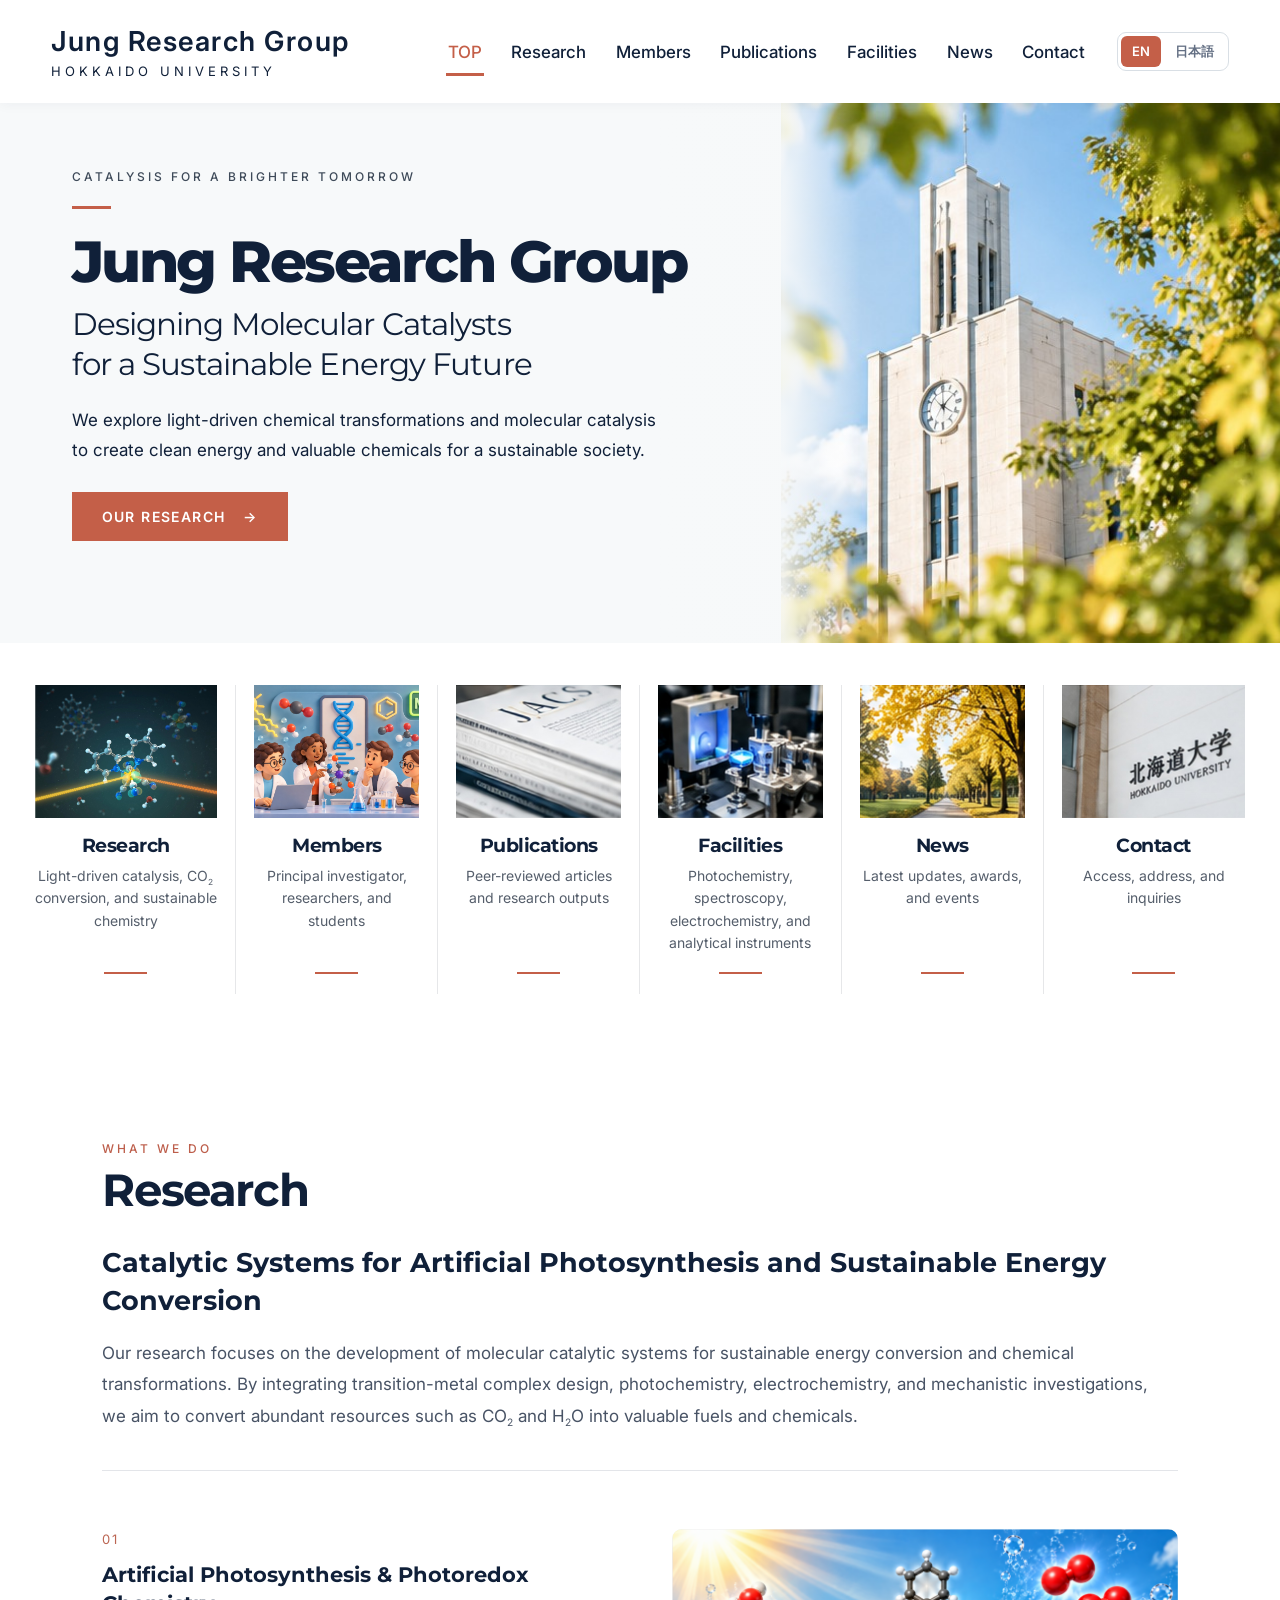
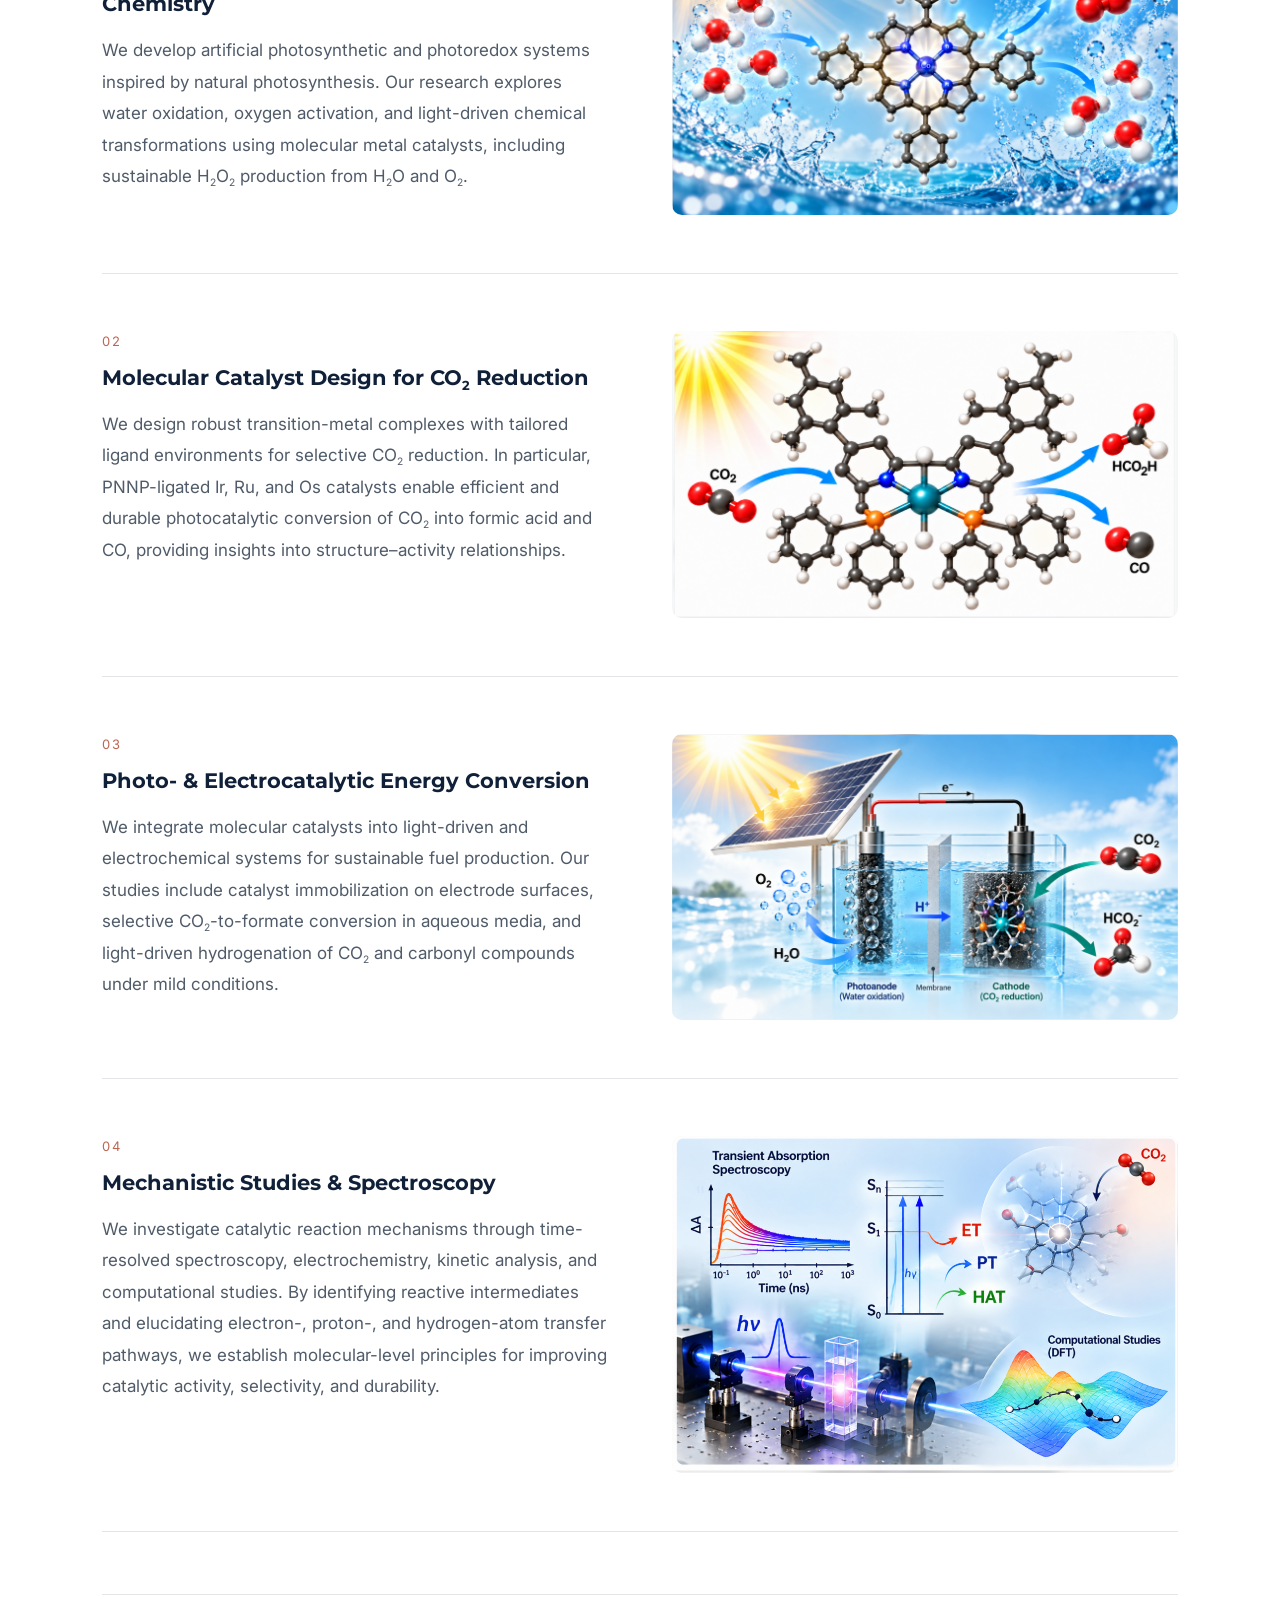
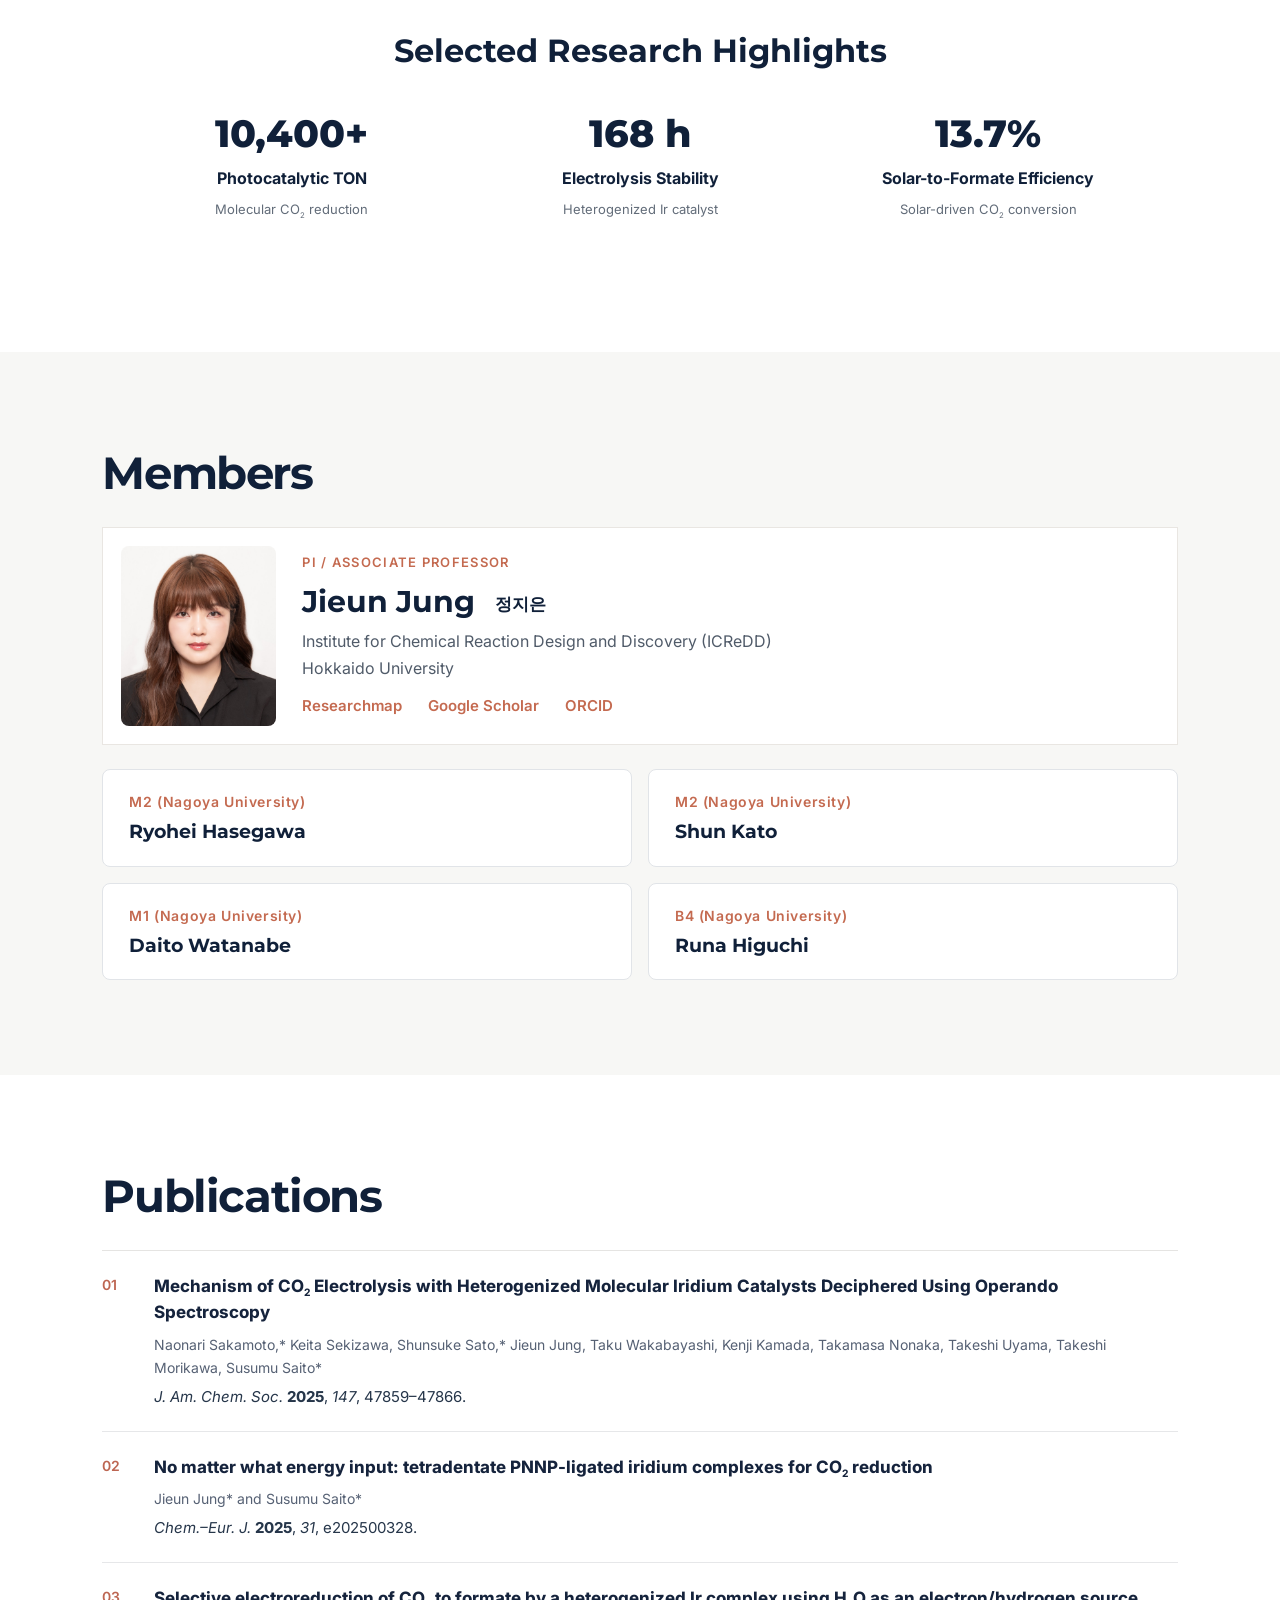
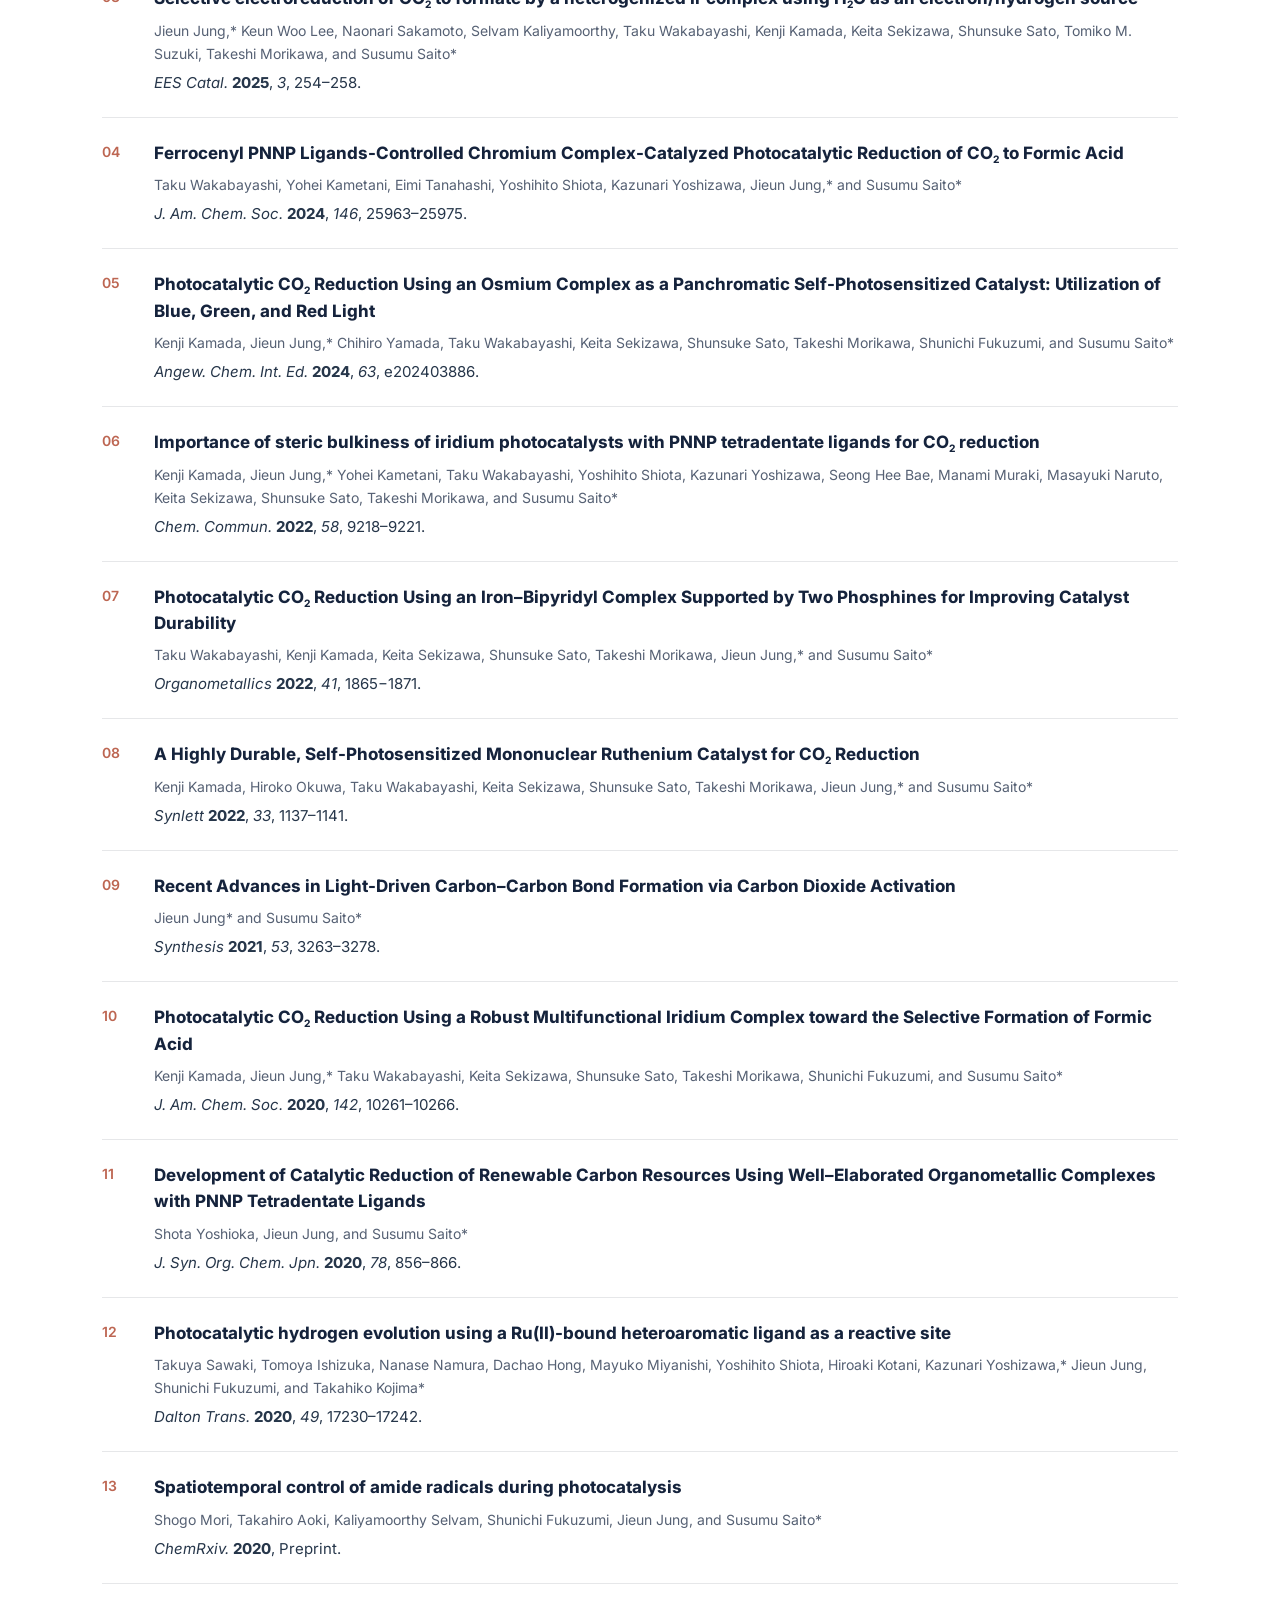
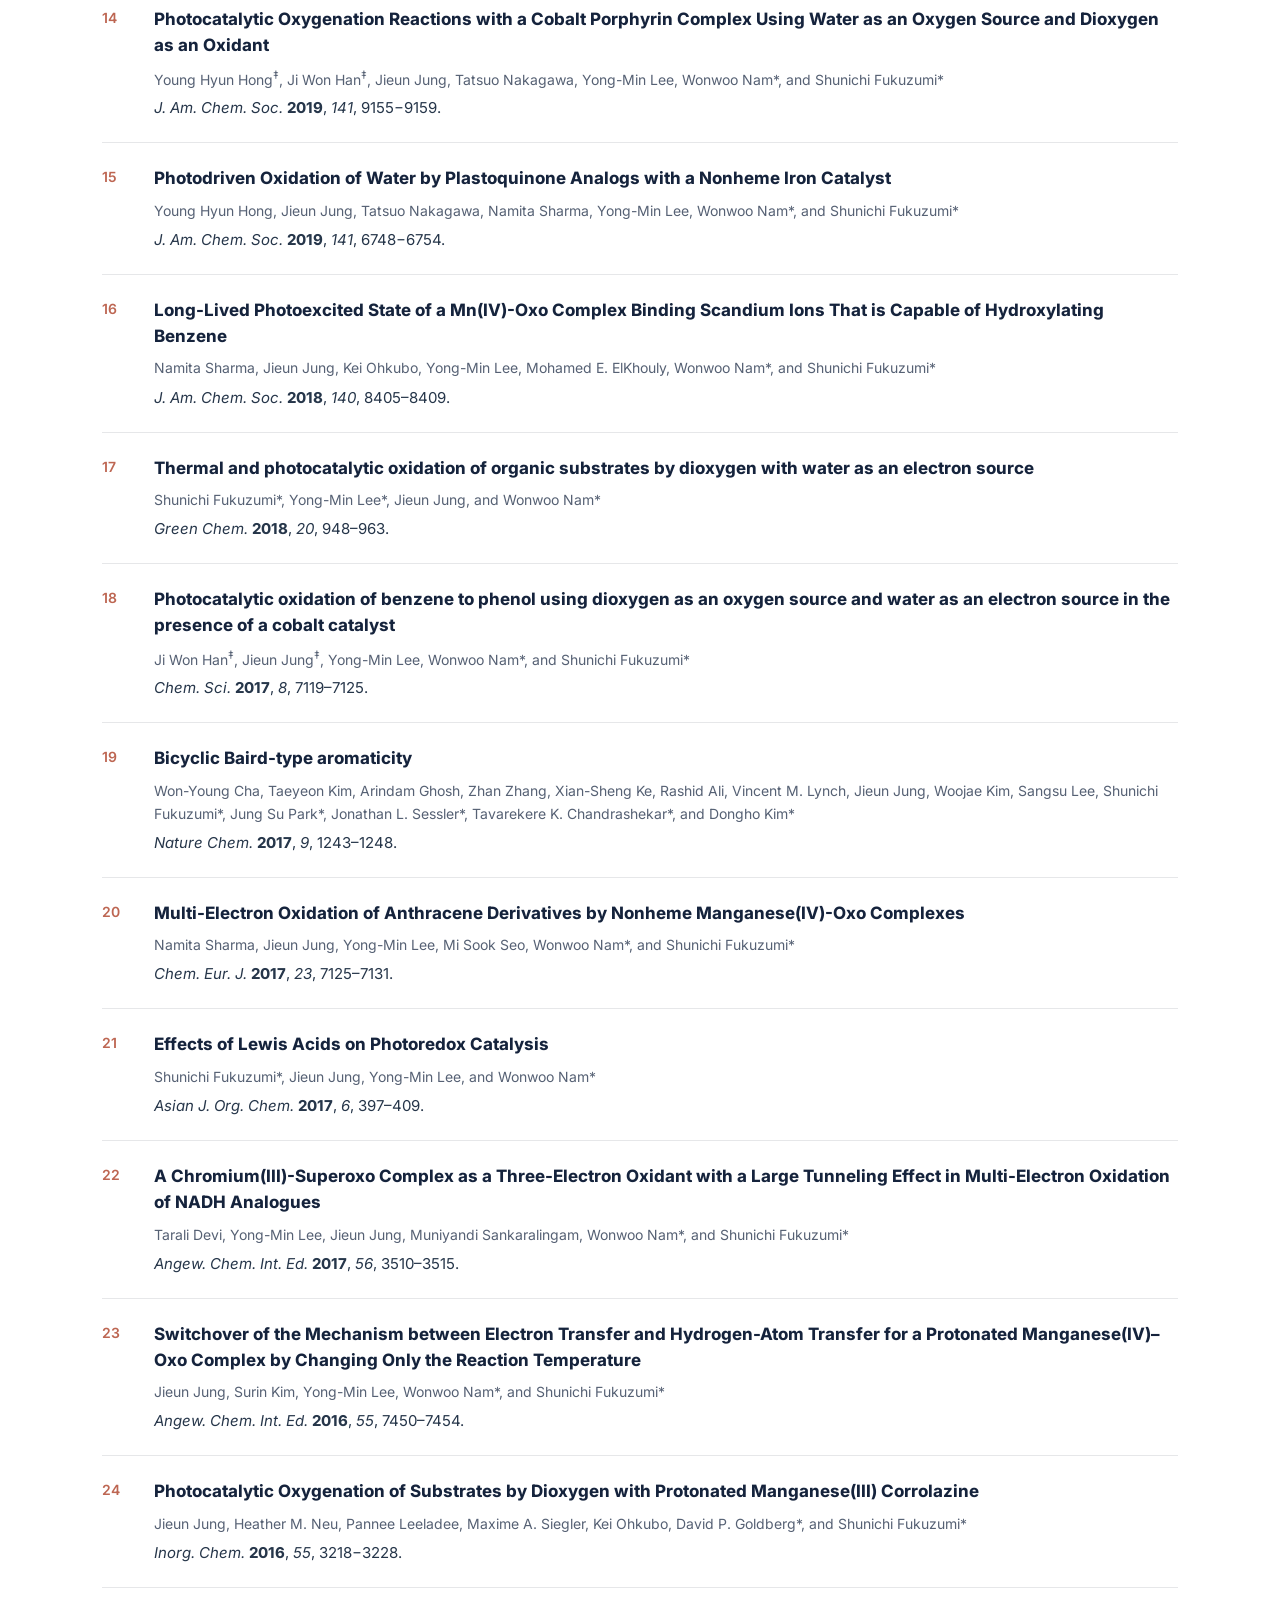
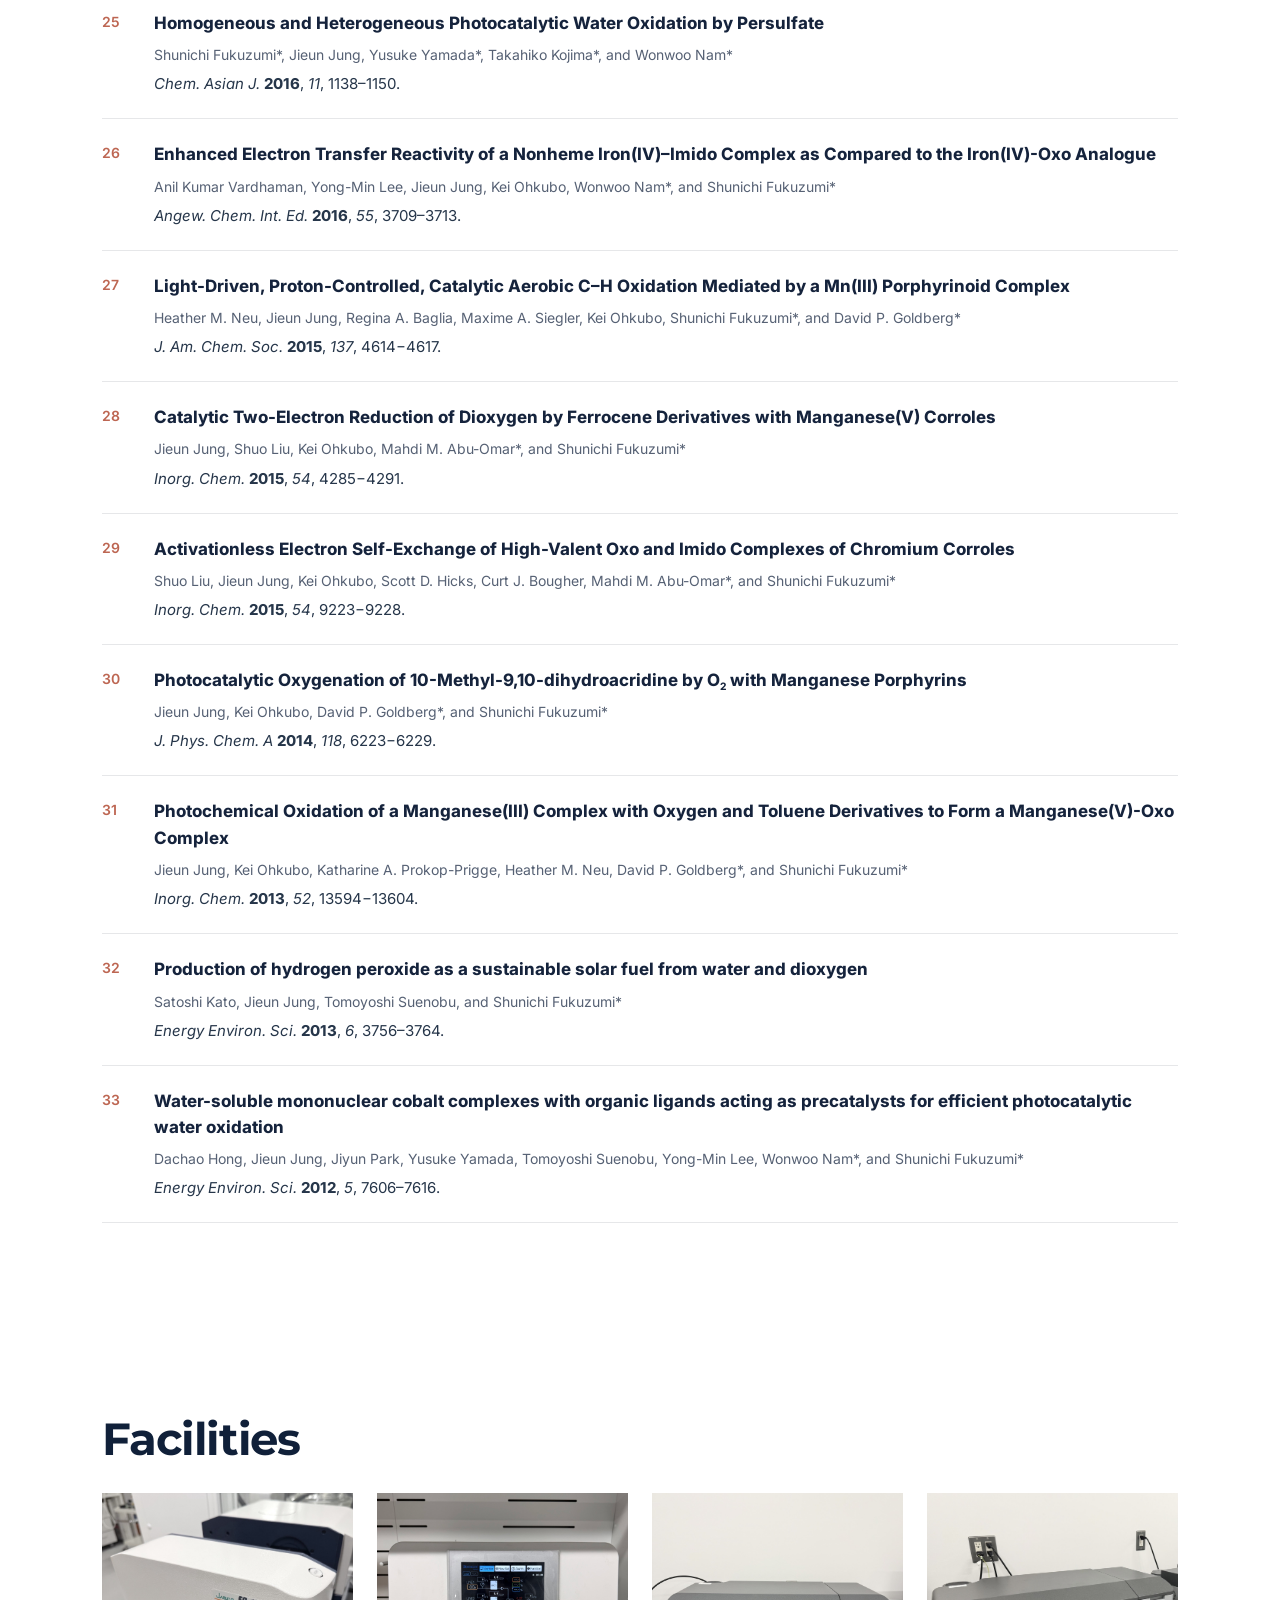
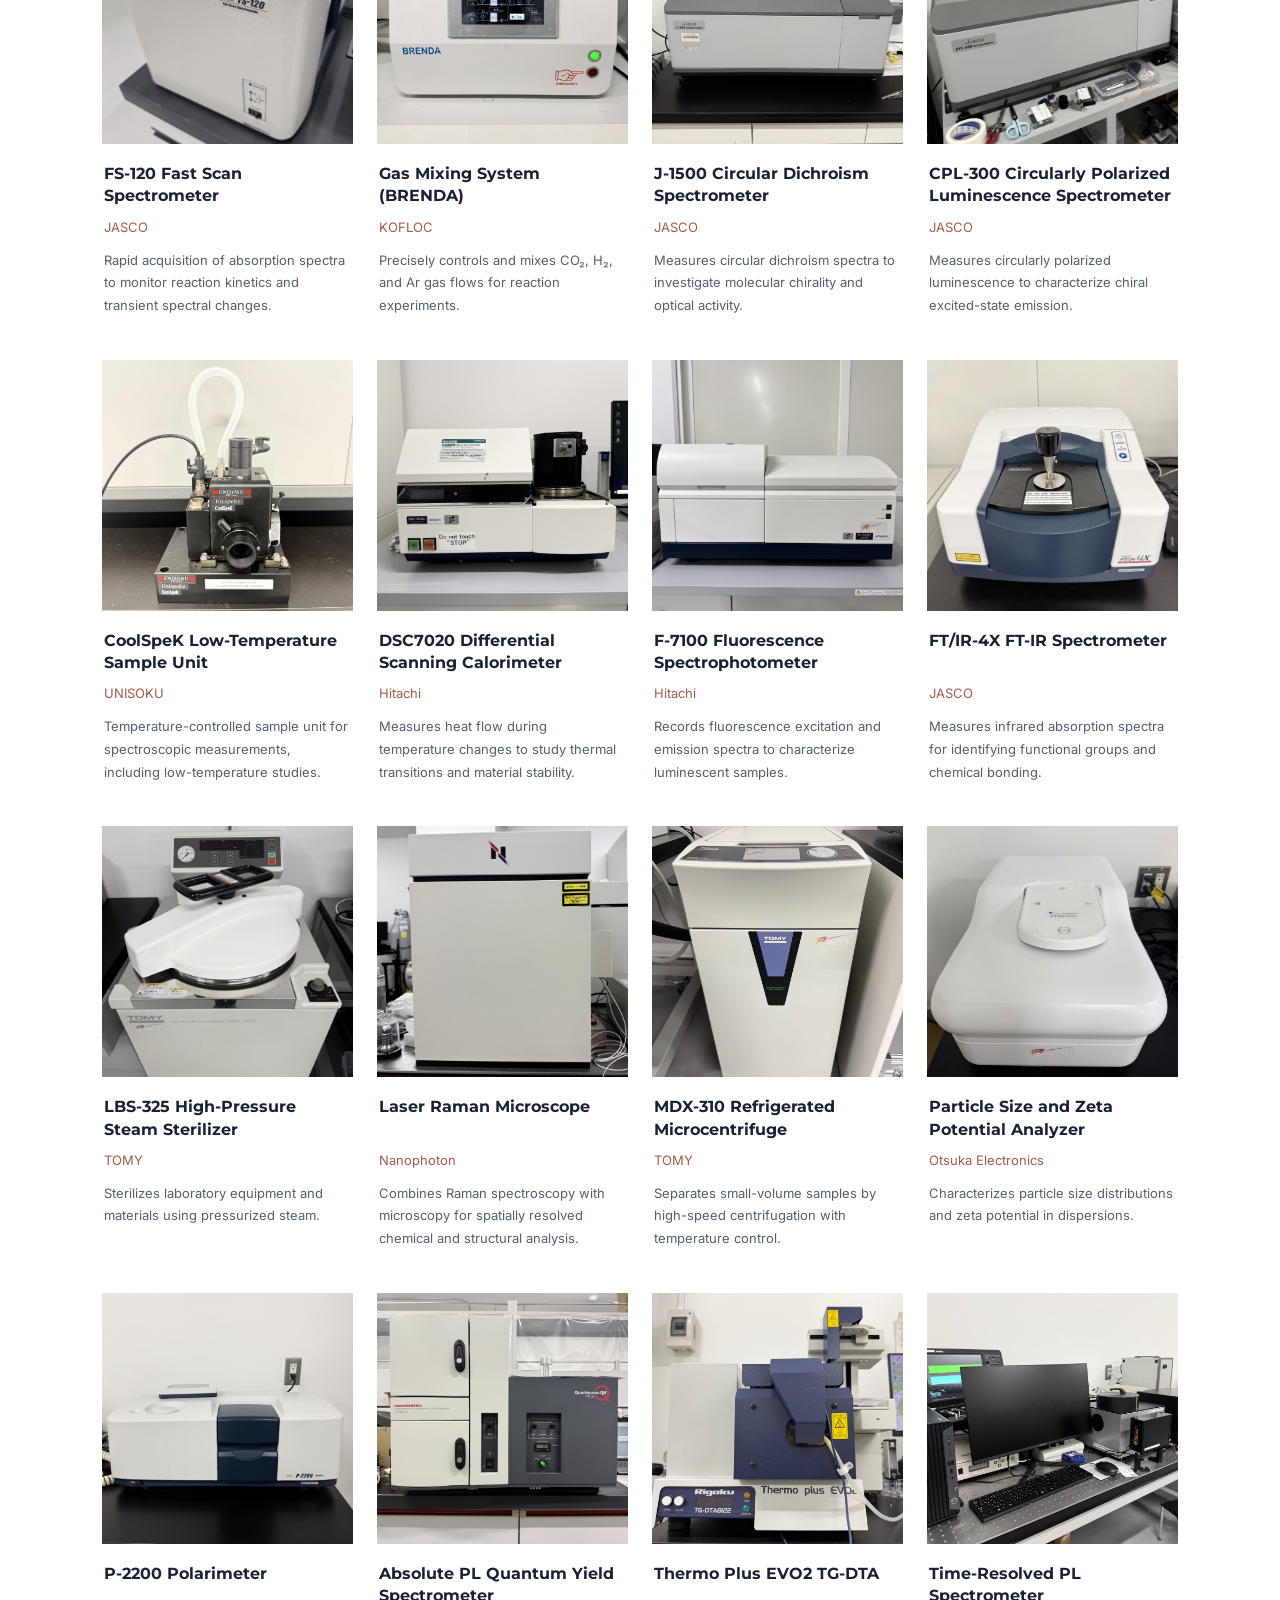
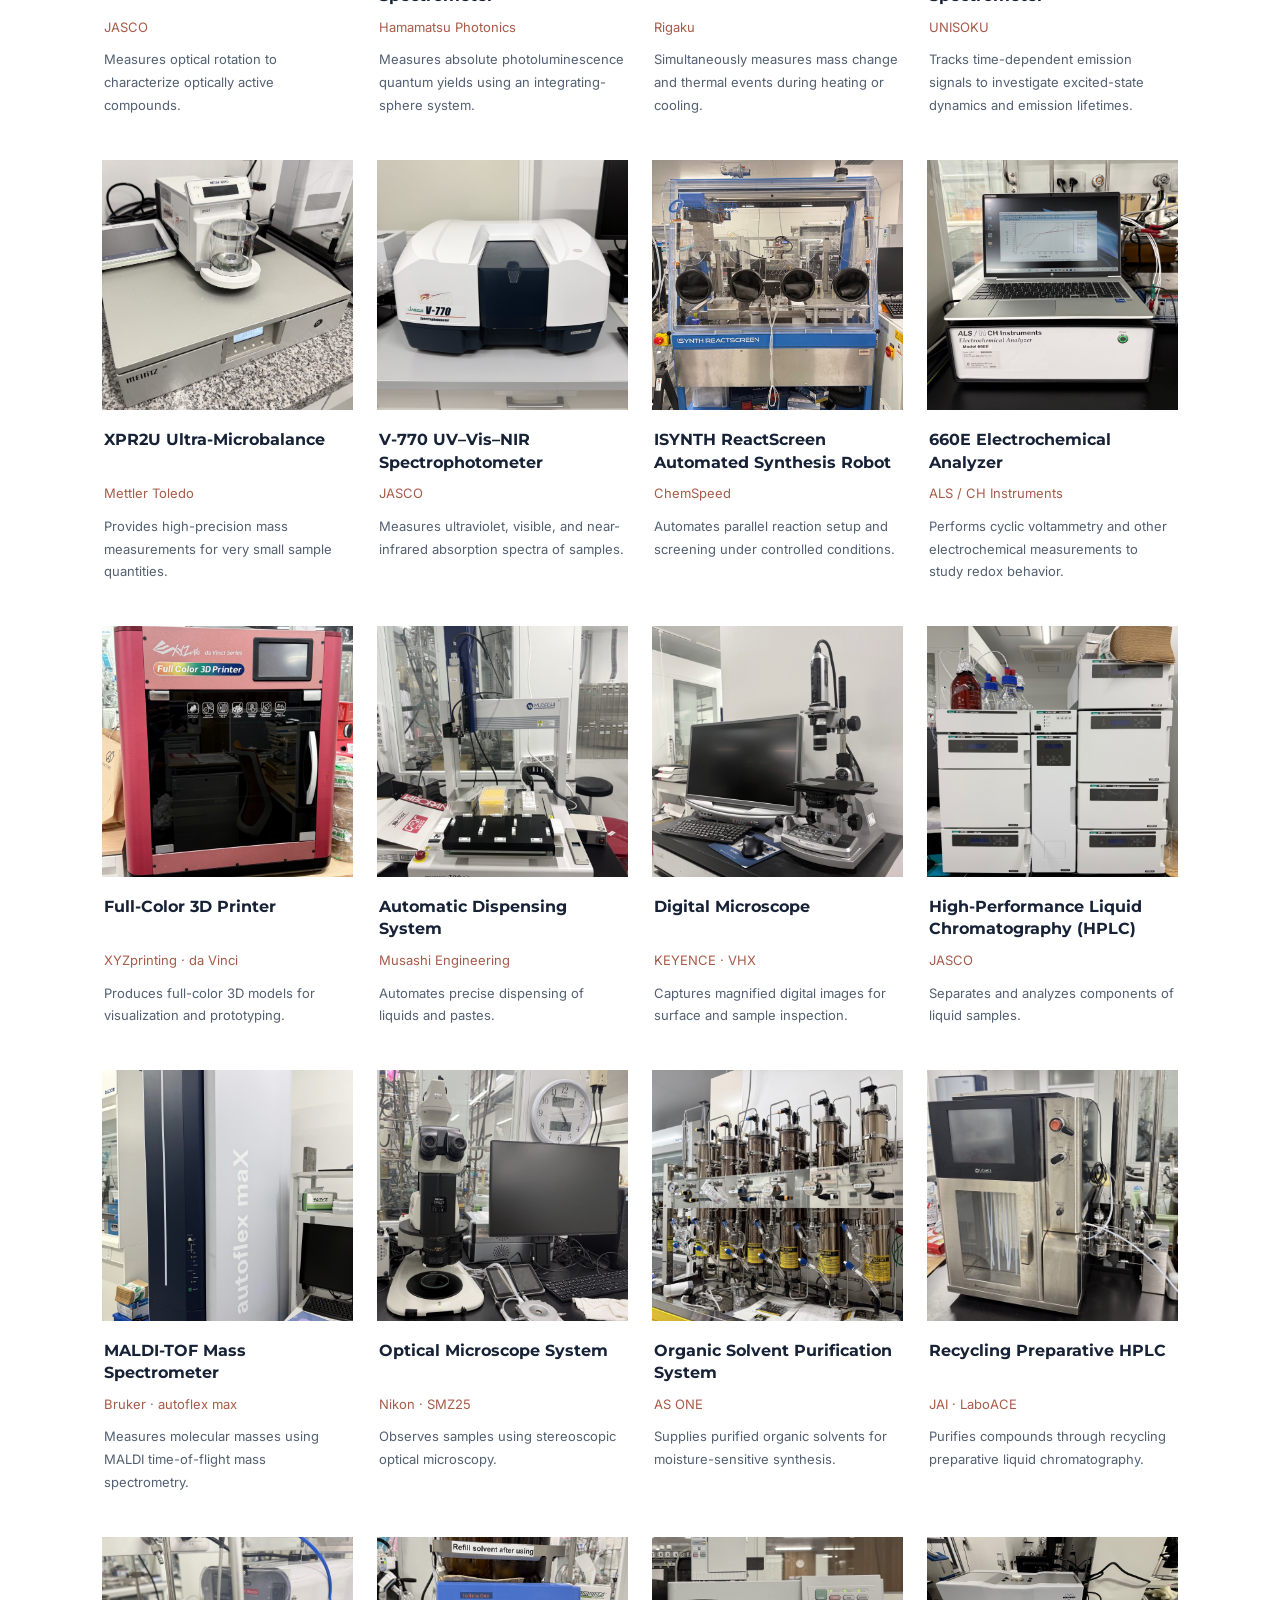
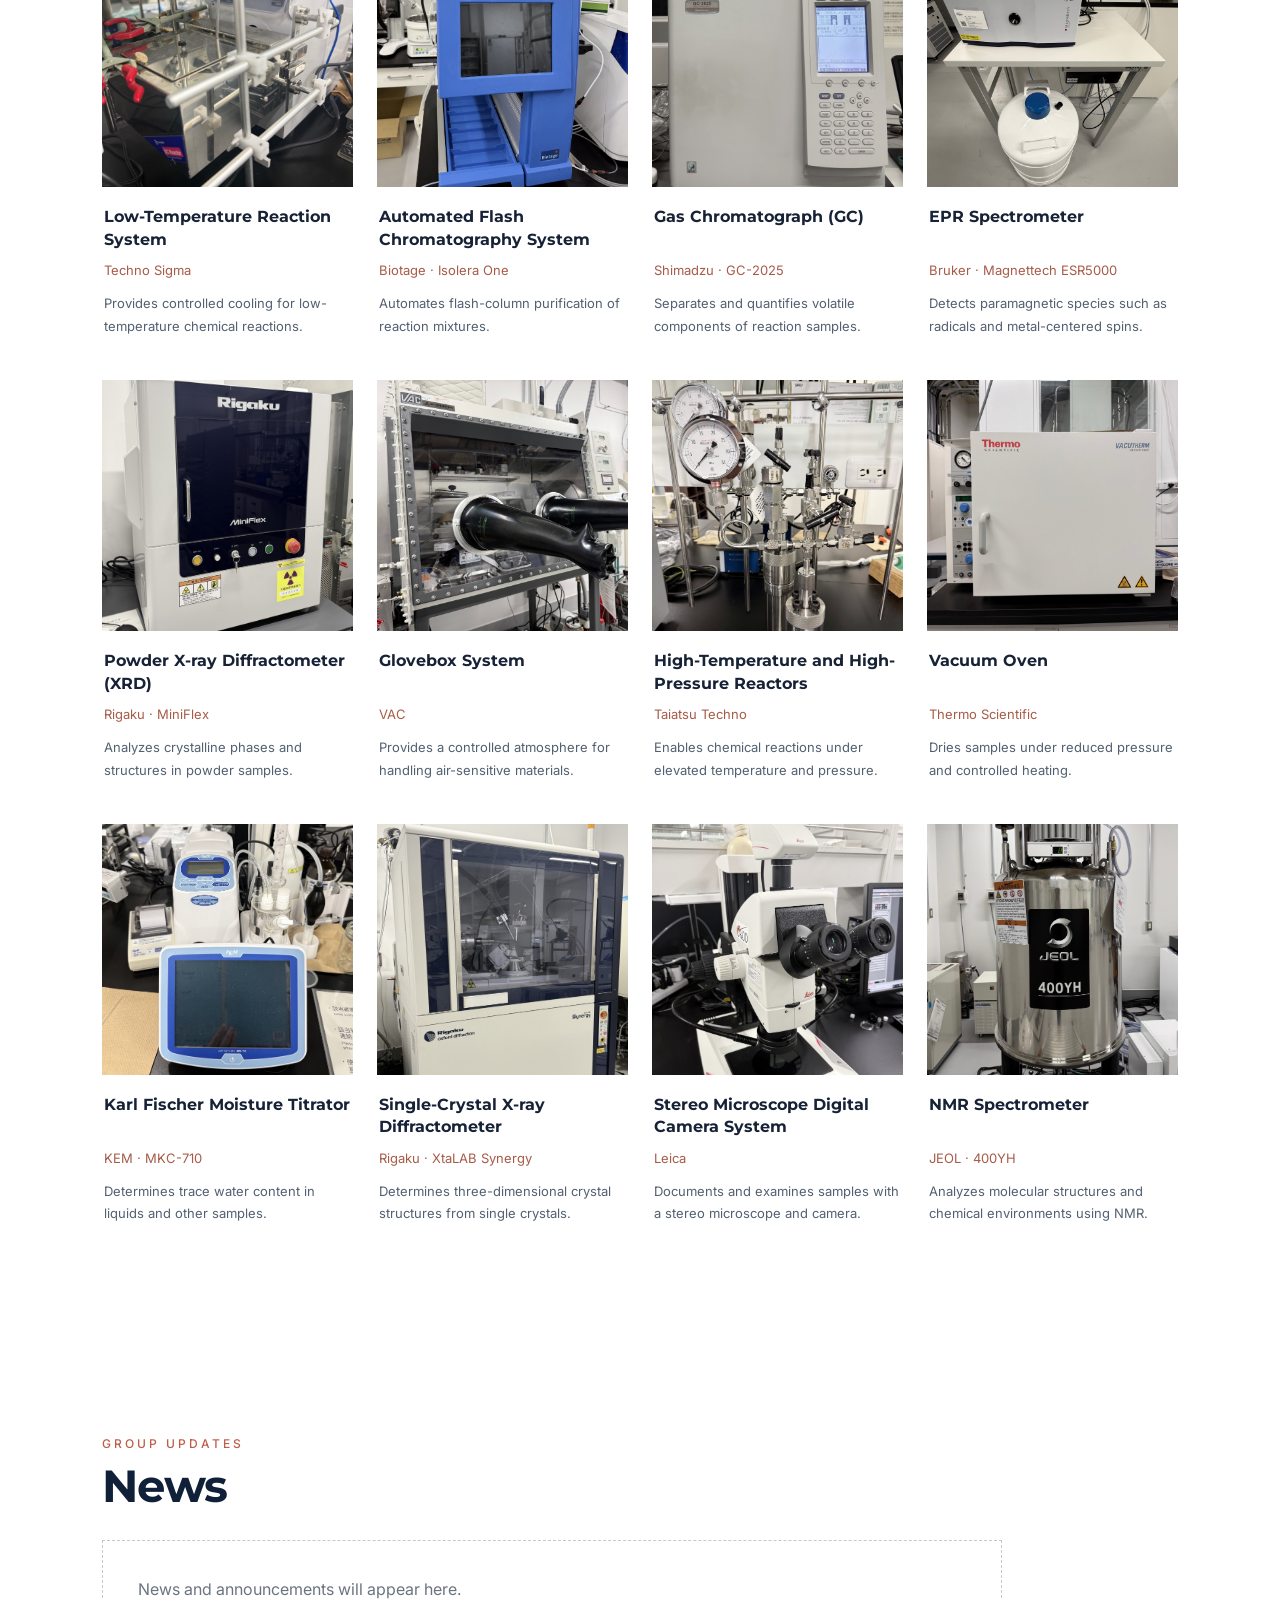
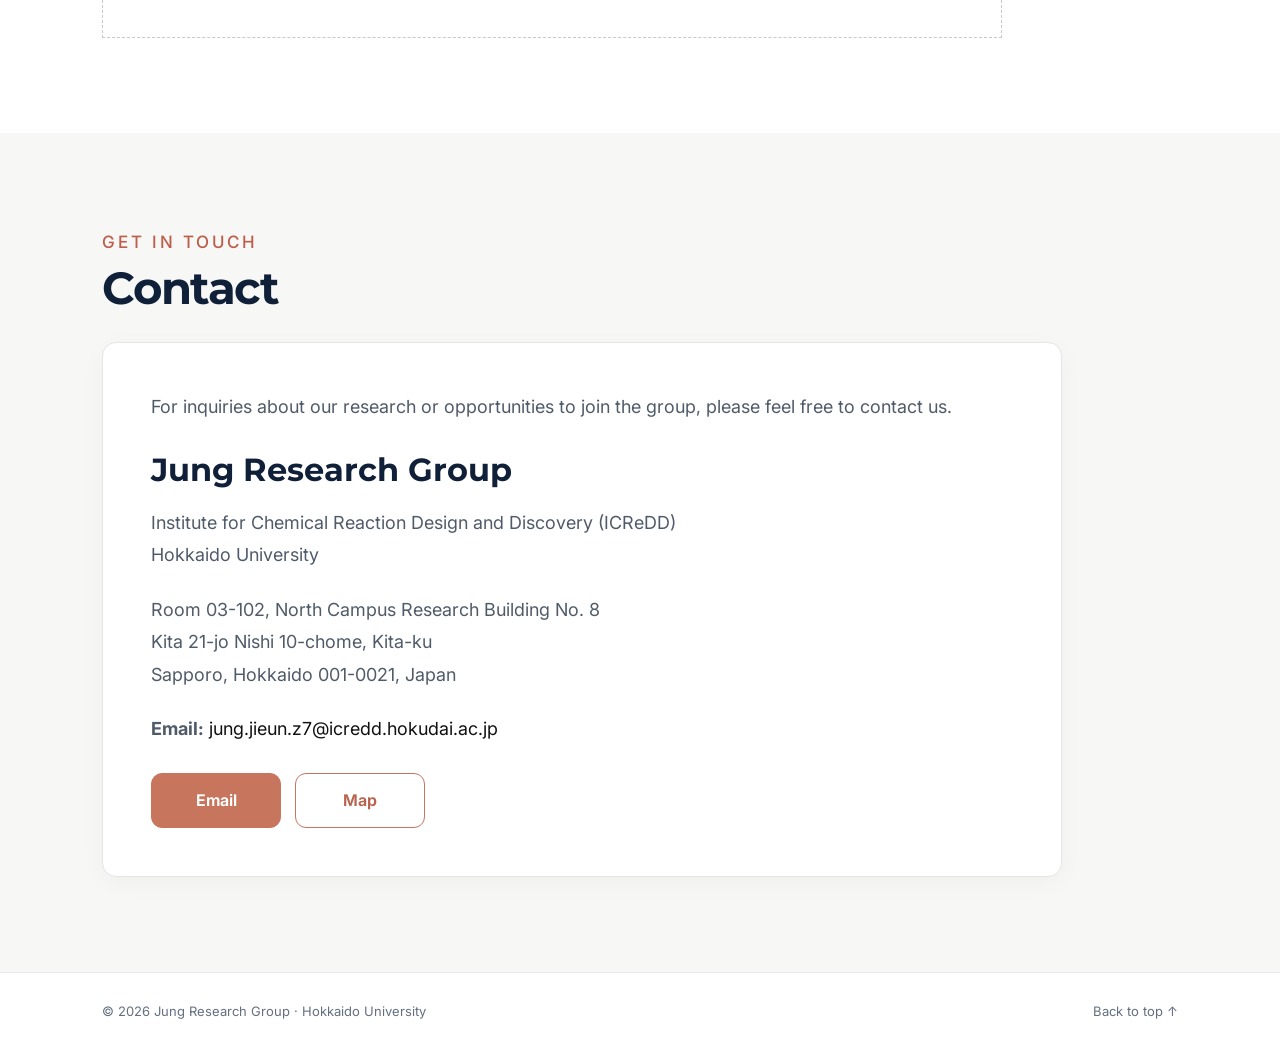
==== commit f5594cc5: "Add files via upload" ====
--- a/index.html
+++ b/index.html
@@ -115,7 +115,7 @@
 <article class="publication-entry"><span class="publication-number">33</span><div class="publication-body"><p class="pub-title"><a class="publication-title-link" href="https://doi.org/10.1039/c2ee21185h" rel="noopener noreferrer" target="_blank">Water-soluble mononuclear cobalt complexes with organic ligands acting as precatalysts for efficient photocatalytic water oxidation</a></p><p class="pub-authors">Dachao Hong, Jieun Jung, Jiyun Park, Yusuke Yamada, Tomoyoshi Suenobu, Yong-Min Lee, Wonwoo Nam*, and Shunichi Fukuzumi*</p><p class="pub-citation"><em class="journal-name">Energy Environ. Sci.</em> <strong>2012</strong>, <em>5</em>, 7606–7616.</p></div></article>
 </div>
 </section>
-<section class="content-section facilities-section" id="facilities"><div class="section-heading"><h2>Facilities</h2></div><div class="facilities-grid"><article class="facility-card"><img alt="FS-120 Fast Scan Spectrometer" class="fs120-photo" loading="lazy" src="assets/fs120.jpg"/><div class="facility-copy"><h3>FS-120 Fast Scan Spectrometer</h3><p class="facility-maker">JASCO</p><p>Rapid acquisition of absorption spectra to monitor reaction kinetics and transient spectral changes.</p></div></article><article class="facility-card"><img alt="Gas Mixing System (BRENDA)" loading="lazy" src="assets/gas-mixer.jpg?v=20261106"/><div class="facility-copy"><h3>Gas Mixing System (BRENDA)</h3><p class="facility-maker">KOFLOC</p><p>Precisely controls and mixes CO₂, H₂, and Ar gas flows for reaction experiments.</p></div></article><article class="facility-card"><img alt="J-1500 Circular Dichroism Spectrometer" loading="lazy" src="assets/cd.jpg"/><div class="facility-copy"><h3>J-1500 Circular Dichroism Spectrometer</h3><p class="facility-maker">JASCO</p><p>Measures circular dichroism spectra to investigate molecular chirality and optical activity.</p></div></article><article class="facility-card"><img alt="CPL-300 Circularly Polarized Luminescence Spectrometer" loading="lazy" src="assets/cpl.jpg"/><div class="facility-copy"><h3>CPL-300 Circularly Polarized Luminescence Spectrometer</h3><p class="facility-maker">JASCO</p><p>Measures circularly polarized luminescence to characterize chiral excited-state emission.</p></div></article><article class="facility-card"><img alt="CoolSpeK Low-Temperature Sample Unit" loading="lazy" src="assets/coolspek.jpg"/><div class="facility-copy"><h3>CoolSpeK Low-Temperature Sample Unit</h3><p class="facility-maker">UNISOKU</p><p>Temperature-controlled sample unit for spectroscopic measurements, including low-temperature studies.</p></div></article><article class="facility-card"><img alt="DSC7020 Differential Scanning Calorimeter" loading="lazy" src="assets/dsc.jpg"/><div class="facility-copy"><h3>DSC7020 Differential Scanning Calorimeter</h3><p class="facility-maker">Hitachi</p><p>Measures heat flow during temperature changes to study thermal transitions and material stability.</p></div></article><article class="facility-card"><img alt="F-7100 Fluorescence Spectrophotometer" loading="lazy" src="assets/fluorometer.jpg"/><div class="facility-copy"><h3>F-7100 Fluorescence Spectrophotometer</h3><p class="facility-maker">Hitachi</p><p>Records fluorescence excitation and emission spectra to characterize luminescent samples.</p></div></article><article class="facility-card"><img alt="FT/IR-4X FT-IR Spectrometer" loading="lazy" src="assets/ftir.jpg"/><div class="facility-copy"><h3>FT/IR-4X FT-IR Spectrometer</h3><p class="facility-maker">JASCO</p><p>Measures infrared absorption spectra for identifying functional groups and chemical bonding.</p></div></article><article class="facility-card"><img alt="LBS-325 High-Pressure Steam Sterilizer" loading="lazy" src="assets/autoclave.jpg?v=20261105b"/><div class="facility-copy"><h3>LBS-325 High-Pressure Steam Sterilizer</h3><p class="facility-maker">TOMY</p><p>Sterilizes laboratory equipment and materials using pressurized steam.</p></div></article><article class="facility-card"><img alt="Laser Raman Microscope" loading="lazy" src="assets/raman.jpg?v=20261105c"/><div class="facility-copy"><h3>Laser Raman Microscope</h3><p class="facility-maker">Nanophoton</p><p>Combines Raman spectroscopy with microscopy for spatially resolved chemical and structural analysis.</p></div></article><article class="facility-card"><img alt="MDX-310 Refrigerated Microcentrifuge" loading="lazy" src="assets/centrifuge.jpg"/><div class="facility-copy"><h3>MDX-310 Refrigerated Microcentrifuge</h3><p class="facility-maker">TOMY</p><p>Separates small-volume samples by high-speed centrifugation with temperature control.</p></div></article><article class="facility-card"><img alt="Particle Size and Zeta Potential Analyzer" loading="lazy" src="assets/particle.jpg"/><div class="facility-copy"><h3>Particle Size and Zeta Potential Analyzer</h3><p class="facility-maker">Otsuka Electronics</p><p>Characterizes particle size distributions and zeta potential in dispersions.</p></div></article><article class="facility-card"><img alt="P-2200 Polarimeter" loading="lazy" src="assets/polarimeter.jpg"/><div class="facility-copy"><h3>P-2200 Polarimeter</h3><p class="facility-maker">JASCO</p><p>Measures optical rotation to characterize optically active compounds.</p></div></article><article class="facility-card"><img alt="Absolute PL Quantum Yield Spectrometer" loading="lazy" src="assets/quantum-yield.jpg"/><div class="facility-copy"><h3>Absolute PL Quantum Yield Spectrometer</h3><p class="facility-maker">Hamamatsu Photonics</p><p>Measures absolute photoluminescence quantum yields using an integrating-sphere system.</p></div></article><article class="facility-card"><img alt="Thermo Plus EVO2 TG-DTA" loading="lazy" src="assets/tgdta.jpg"/><div class="facility-copy"><h3>Thermo Plus EVO2 TG-DTA</h3><p class="facility-maker">Rigaku</p><p>Simultaneously measures mass change and thermal events during heating or cooling.</p></div></article><article class="facility-card"><img alt="Time-Resolved PL Spectrometer" loading="lazy" src="assets/trpl.jpg"/><div class="facility-copy"><h3>Time-Resolved PL Spectrometer</h3><p class="facility-maker">UNISOKU</p><p>Tracks time-dependent emission signals to investigate excited-state dynamics and emission lifetimes.</p></div></article><article class="facility-card"><img alt="XPR2U Ultra-Microbalance" loading="lazy" src="assets/microbalance.jpg?v=20261105d"/><div class="facility-copy"><h3>XPR2U Ultra-Microbalance</h3><p class="facility-maker">Mettler Toledo</p><p>Provides high-precision mass measurements for very small sample quantities.</p></div></article><article class="facility-card"><img alt="V-770 UV–Vis–NIR Spectrophotometer" loading="lazy" src="assets/uvvis.jpg"/><div class="facility-copy"><h3>V-770 UV–Vis–NIR Spectrophotometer</h3><p class="facility-maker">JASCO</p><p>Measures ultraviolet, visible, and near-infrared absorption spectra of samples.</p></div></article><article class="facility-card"><img alt="ISYNTH ReactScreen Automated Synthesis Robot" loading="lazy" src="assets/robot.jpg"/><div class="facility-copy"><h3>ISYNTH ReactScreen Automated Synthesis Robot</h3><p class="facility-maker">ChemSpeed</p><p>Automates parallel reaction setup and screening under controlled conditions.</p></div></article><article class="facility-card"><img alt="660E Electrochemical Analyzer" loading="lazy" src="assets/cv.jpg?v=20261106"/><div class="facility-copy"><h3>660E Electrochemical Analyzer</h3><p class="facility-maker">ALS / CH Instruments</p><p>Performs cyclic voltammetry and other electrochemical measurements to study redox behavior.</p></div></article><article class="facility-card"><img alt="Full-Color 3D Printer" loading="lazy" src="assets/facility-new-01.jpg"/><div class="facility-copy"><h3>Full-Color 3D Printer</h3><p class="facility-maker">XYZprinting · da Vinci</p><p>Produces full-color 3D models for visualization and prototyping.</p></div></article><article class="facility-card"><img alt="Automatic Dispensing System" loading="lazy" src="assets/facility-new-02.jpg"/><div class="facility-copy"><h3>Automatic Dispensing System</h3><p class="facility-maker">Musashi Engineering · SHOTMASTER 300Ωx</p><p>Automates precise dispensing of liquids and pastes.</p></div></article><article class="facility-card"><img alt="Digital Microscope" loading="lazy" src="assets/facility-new-03.jpg"/><div class="facility-copy"><h3>Digital Microscope</h3><p class="facility-maker">KEYENCE · VHX</p><p>Captures magnified digital images for surface and sample inspection.</p></div></article><article class="facility-card"><img alt="High-Performance Liquid Chromatography (HPLC)" loading="lazy" src="assets/facility-new-04.jpg"/><div class="facility-copy"><h3>High-Performance Liquid Chromatography (HPLC)</h3><p class="facility-maker">JASCO</p><p>Separates and analyzes components of liquid samples.</p></div></article><article class="facility-card"><img alt="MALDI-TOF Mass Spectrometer" loading="lazy" src="assets/facility-new-05.jpg"/><div class="facility-copy"><h3>MALDI-TOF Mass Spectrometer</h3><p class="facility-maker">Bruker · autoflex max</p><p>Measures molecular masses using MALDI time-of-flight mass spectrometry.</p></div></article><article class="facility-card"><img alt="Optical Microscope System" loading="lazy" src="assets/facility-new-06.jpg?v=20261105b"/><div class="facility-copy"><h3>Optical Microscope System</h3><p class="facility-maker">Nikon · SMZ25</p><p>Observes samples using stereoscopic optical microscopy.</p></div></article><article class="facility-card"><img alt="Organic Solvent Purification System" loading="lazy" src="assets/facility-new-07.jpg"/><div class="facility-copy"><h3>Organic Solvent Purification System</h3><p class="facility-maker">AS ONE</p><p>Supplies purified organic solvents for moisture-sensitive synthesis.</p></div></article><article class="facility-card"><img alt="Recycling Preparative HPLC" loading="lazy" src="assets/facility-new-08.jpg?v=20261105b"/><div class="facility-copy"><h3>Recycling Preparative HPLC</h3><p class="facility-maker">JAI · LaboACE</p><p>Purifies compounds through recycling preparative liquid chromatography.</p></div></article><article class="facility-card"><img alt="Low-Temperature Reaction System" loading="lazy" src="assets/facility-new-09.jpg"/><div class="facility-copy"><h3>Low-Temperature Reaction System</h3><p class="facility-maker">Techno Sigma</p><p>Provides controlled cooling for low-temperature chemical reactions.</p></div></article><article class="facility-card"><img alt="Automated Flash Chromatography System" loading="lazy" src="assets/facility-new-10.jpg"/><div class="facility-copy"><h3>Automated Flash Chromatography System</h3><p class="facility-maker">Biotage · Isolera One</p><p>Automates flash-column purification of reaction mixtures.</p></div></article><article class="facility-card"><img alt="Gas Chromatograph (GC)" loading="lazy" src="assets/facility-new-11.jpg?v=20261105d"/><div class="facility-copy"><h3>Gas Chromatograph (GC)</h3><p class="facility-maker">Shimadzu · GC-2025</p><p>Separates and quantifies volatile components of reaction samples.</p></div></article><article class="facility-card"><img alt="EPR Spectrometer" loading="lazy" src="assets/facility-new-12.jpg?v=20261106"/><div class="facility-copy"><h3>EPR Spectrometer</h3><p class="facility-maker">Bruker · Magnettech ESR5000</p><p>Detects paramagnetic species such as radicals and metal-centered spins.</p></div></article><article class="facility-card"><img alt="Powder X-ray Diffractometer (XRD)" loading="lazy" src="assets/facility-new-13.jpg?v=20261105d"/><div class="facility-copy"><h3>Powder X-ray Diffractometer (XRD)</h3><p class="facility-maker">Rigaku · MiniFlex</p><p>Analyzes crystalline phases and structures in powder samples.</p></div></article><article class="facility-card"><img alt="Glovebox System" loading="lazy" src="assets/facility-new-14.jpg?v=20261105c"/><div class="facility-copy"><h3>Glovebox System</h3><p class="facility-maker">VAC</p><p>Provides a controlled atmosphere for handling air-sensitive materials.</p></div></article><article class="facility-card"><img alt="High-Temperature and High-Pressure Reactors" loading="lazy" src="assets/facility-new-15.jpg?v=20261105c"/><div class="facility-copy"><h3>High-Temperature and High-Pressure Reactors</h3><p class="facility-maker">Taiatsu Techno</p><p>Enables chemical reactions under elevated temperature and pressure.</p></div></article><article class="facility-card"><img alt="Vacuum Oven" loading="lazy" src="assets/facility-new-16.jpg?v=20261106"/><div class="facility-copy"><h3>Vacuum Oven</h3><p class="facility-maker">Thermo Scientific</p><p>Dries samples under reduced pressure and controlled heating.</p></div></article><article class="facility-card"><img alt="Karl Fischer Moisture Titrator" loading="lazy" src="assets/facility-new-17.jpg?v=20261105d"/><div class="facility-copy"><h3>Karl Fischer Moisture Titrator</h3><p class="facility-maker">KEM · MKC-710</p><p>Determines trace water content in liquids and other samples.</p></div></article><article class="facility-card"><img alt="Single-Crystal X-ray Diffractometer" loading="lazy" src="assets/facility-new-18.jpg?v=20261105d"/><div class="facility-copy"><h3>Single-Crystal X-ray Diffractometer</h3><p class="facility-maker">Rigaku · XtaLAB Synergy</p><p>Determines three-dimensional crystal structures from single crystals.</p></div></article><article class="facility-card"><img alt="Stereo Microscope Digital Camera System" loading="lazy" src="assets/facility-new-19.jpg?v=20261105d"/><div class="facility-copy"><h3>Stereo Microscope Digital Camera System</h3><p class="facility-maker">Leica</p><p>Documents and examines samples with a stereo microscope and camera.</p></div></article><article class="facility-card"><img alt="NMR Spectrometer" loading="lazy" src="assets/facility-new-20.jpg?v=20261105c"/><div class="facility-copy"><h3>NMR Spectrometer</h3><p class="facility-maker">JEOL · 400YH</p><p>Analyzes molecular structures and chemical environments using NMR.</p></div></article></div></section><section class="content-section" id="news">
+<section class="content-section facilities-section" id="facilities"><div class="section-heading"><h2>Facilities</h2></div><div class="facilities-grid"><article class="facility-card"><img alt="FS-120 Fast Scan Spectrometer" class="fs120-photo" loading="lazy" src="assets/fs120.jpg"/><div class="facility-copy"><h3>FS-120 Fast Scan Spectrometer</h3><p class="facility-maker">JASCO</p><p>Rapid acquisition of absorption spectra to monitor reaction kinetics and transient spectral changes.</p></div></article><article class="facility-card"><img alt="Gas Mixing System (BRENDA)" loading="lazy" src="assets/gas-mixer.jpg?v=20261106"/><div class="facility-copy"><h3>Gas Mixing System (BRENDA)</h3><p class="facility-maker">KOFLOC</p><p>Precisely controls and mixes CO₂, H₂, and Ar gas flows for reaction experiments.</p></div></article><article class="facility-card"><img alt="J-1500 Circular Dichroism Spectrometer" loading="lazy" src="assets/cd.jpg"/><div class="facility-copy"><h3>J-1500 Circular Dichroism Spectrometer</h3><p class="facility-maker">JASCO</p><p>Measures circular dichroism spectra to investigate molecular chirality and optical activity.</p></div></article><article class="facility-card"><img alt="CPL-300 Circularly Polarized Luminescence Spectrometer" loading="lazy" src="assets/cpl.jpg"/><div class="facility-copy"><h3>CPL-300 Circularly Polarized Luminescence Spectrometer</h3><p class="facility-maker">JASCO</p><p>Measures circularly polarized luminescence to characterize chiral excited-state emission.</p></div></article><article class="facility-card"><img alt="CoolSpeK Low-Temperature Sample Unit" loading="lazy" src="assets/coolspek.jpg"/><div class="facility-copy"><h3>CoolSpeK Low-Temperature Sample Unit</h3><p class="facility-maker">UNISOKU</p><p>Temperature-controlled sample unit for spectroscopic measurements, including low-temperature studies.</p></div></article><article class="facility-card"><img alt="DSC7020 Differential Scanning Calorimeter" loading="lazy" src="assets/dsc.jpg"/><div class="facility-copy"><h3>DSC7020 Differential Scanning Calorimeter</h3><p class="facility-maker">Hitachi</p><p>Measures heat flow during temperature changes to study thermal transitions and material stability.</p></div></article><article class="facility-card"><img alt="F-7100 Fluorescence Spectrophotometer" loading="lazy" src="assets/fluorometer.jpg"/><div class="facility-copy"><h3>F-7100 Fluorescence Spectrophotometer</h3><p class="facility-maker">Hitachi</p><p>Records fluorescence excitation and emission spectra to characterize luminescent samples.</p></div></article><article class="facility-card"><img alt="FT/IR-4X FT-IR Spectrometer" loading="lazy" src="assets/ftir.jpg"/><div class="facility-copy"><h3>FT/IR-4X FT-IR Spectrometer</h3><p class="facility-maker">JASCO</p><p>Measures infrared absorption spectra for identifying functional groups and chemical bonding.</p></div></article><article class="facility-card"><img alt="LBS-325 High-Pressure Steam Sterilizer" loading="lazy" src="assets/autoclave.jpg?v=20261105b"/><div class="facility-copy"><h3>LBS-325 High-Pressure Steam Sterilizer</h3><p class="facility-maker">TOMY</p><p>Sterilizes laboratory equipment and materials using pressurized steam.</p></div></article><article class="facility-card"><img alt="Laser Raman Microscope" loading="lazy" src="assets/raman.jpg?v=20261105c"/><div class="facility-copy"><h3>Laser Raman Microscope</h3><p class="facility-maker">Nanophoton</p><p>Combines Raman spectroscopy with microscopy for spatially resolved chemical and structural analysis.</p></div></article><article class="facility-card"><img alt="MDX-310 Refrigerated Microcentrifuge" loading="lazy" src="assets/centrifuge.jpg"/><div class="facility-copy"><h3>MDX-310 Refrigerated Microcentrifuge</h3><p class="facility-maker">TOMY</p><p>Separates small-volume samples by high-speed centrifugation with temperature control.</p></div></article><article class="facility-card"><img alt="Particle Size and Zeta Potential Analyzer" loading="lazy" src="assets/particle.jpg"/><div class="facility-copy"><h3>Particle Size and Zeta Potential Analyzer</h3><p class="facility-maker">Otsuka Electronics</p><p>Characterizes particle size distributions and zeta potential in dispersions.</p></div></article><article class="facility-card"><img alt="P-2200 Polarimeter" loading="lazy" src="assets/polarimeter.jpg"/><div class="facility-copy"><h3>P-2200 Polarimeter</h3><p class="facility-maker">JASCO</p><p>Measures optical rotation to characterize optically active compounds.</p></div></article><article class="facility-card"><img alt="Absolute PL Quantum Yield Spectrometer" loading="lazy" src="assets/quantum-yield.jpg"/><div class="facility-copy"><h3>Absolute PL Quantum Yield Spectrometer</h3><p class="facility-maker">Hamamatsu Photonics</p><p>Measures absolute photoluminescence quantum yields using an integrating-sphere system.</p></div></article><article class="facility-card"><img alt="Thermo Plus EVO2 TG-DTA" loading="lazy" src="assets/tgdta.jpg"/><div class="facility-copy"><h3>Thermo Plus EVO2 TG-DTA</h3><p class="facility-maker">Rigaku</p><p>Simultaneously measures mass change and thermal events during heating or cooling.</p></div></article><article class="facility-card"><img alt="Time-Resolved PL Spectrometer" loading="lazy" src="assets/trpl.jpg"/><div class="facility-copy"><h3>Time-Resolved PL Spectrometer</h3><p class="facility-maker">UNISOKU</p><p>Tracks time-dependent emission signals to investigate excited-state dynamics and emission lifetimes.</p></div></article><article class="facility-card"><img alt="XPR2U Ultra-Microbalance" loading="lazy" src="assets/microbalance.jpg?v=20261105d"/><div class="facility-copy"><h3>XPR2U Ultra-Microbalance</h3><p class="facility-maker">Mettler Toledo</p><p>Provides high-precision mass measurements for very small sample quantities.</p></div></article><article class="facility-card"><img alt="V-770 UV–Vis–NIR Spectrophotometer" loading="lazy" src="assets/uvvis.jpg"/><div class="facility-copy"><h3>V-770 UV–Vis–NIR Spectrophotometer</h3><p class="facility-maker">JASCO</p><p>Measures ultraviolet, visible, and near-infrared absorption spectra of samples.</p></div></article><article class="facility-card"><img alt="ISYNTH ReactScreen Automated Synthesis Robot" loading="lazy" src="assets/robot.jpg"/><div class="facility-copy"><h3>ISYNTH ReactScreen Automated Synthesis Robot</h3><p class="facility-maker">ChemSpeed</p><p>Automates parallel reaction setup and screening under controlled conditions.</p></div></article><article class="facility-card"><img alt="660E Electrochemical Analyzer" loading="lazy" src="assets/cv.jpg?v=20261106"/><div class="facility-copy"><h3>660E Electrochemical Analyzer</h3><p class="facility-maker">ALS / CH Instruments</p><p>Performs cyclic voltammetry and other electrochemical measurements to study redox behavior.</p></div></article><article class="facility-card"><img alt="Full-Color 3D Printer" loading="lazy" src="assets/facility-new-01.jpg"/><div class="facility-copy"><h3>Full-Color 3D Printer</h3><p class="facility-maker">XYZprinting · da Vinci</p><p>Produces full-color 3D models for visualization and prototyping.</p></div></article><article class="facility-card"><img alt="Automatic Dispensing System" loading="lazy" src="assets/facility-new-02.jpg"/><div class="facility-copy"><h3>Automatic Dispensing System</h3><p class="facility-maker">Musashi Engineering</p><p>Automates precise dispensing of liquids and pastes.</p></div></article><article class="facility-card"><img alt="Digital Microscope" loading="lazy" src="assets/facility-new-03.jpg"/><div class="facility-copy"><h3>Digital Microscope</h3><p class="facility-maker">KEYENCE · VHX</p><p>Captures magnified digital images for surface and sample inspection.</p></div></article><article class="facility-card"><img alt="High-Performance Liquid Chromatography (HPLC)" loading="lazy" src="assets/facility-new-04.jpg"/><div class="facility-copy"><h3>High-Performance Liquid Chromatography (HPLC)</h3><p class="facility-maker">JASCO</p><p>Separates and analyzes components of liquid samples.</p></div></article><article class="facility-card"><img alt="MALDI-TOF Mass Spectrometer" loading="lazy" src="assets/facility-new-05.jpg"/><div class="facility-copy"><h3>MALDI-TOF Mass Spectrometer</h3><p class="facility-maker">Bruker · autoflex max</p><p>Measures molecular masses using MALDI time-of-flight mass spectrometry.</p></div></article><article class="facility-card"><img alt="Optical Microscope System" loading="lazy" src="assets/facility-new-06.jpg?v=20261105b"/><div class="facility-copy"><h3>Optical Microscope System</h3><p class="facility-maker">Nikon · SMZ25</p><p>Observes samples using stereoscopic optical microscopy.</p></div></article><article class="facility-card"><img alt="Organic Solvent Purification System" loading="lazy" src="assets/facility-new-07.jpg"/><div class="facility-copy"><h3>Organic Solvent Purification System</h3><p class="facility-maker">AS ONE</p><p>Supplies purified organic solvents for moisture-sensitive synthesis.</p></div></article><article class="facility-card"><img alt="Recycling Preparative HPLC" loading="lazy" src="assets/facility-new-08.jpg?v=20261105b"/><div class="facility-copy"><h3>Recycling Preparative HPLC</h3><p class="facility-maker">JAI · LaboACE</p><p>Purifies compounds through recycling preparative liquid chromatography.</p></div></article><article class="facility-card"><img alt="Low-Temperature Reaction System" loading="lazy" src="assets/facility-new-09.jpg"/><div class="facility-copy"><h3>Low-Temperature Reaction System</h3><p class="facility-maker">Techno Sigma</p><p>Provides controlled cooling for low-temperature chemical reactions.</p></div></article><article class="facility-card"><img alt="Automated Flash Chromatography System" loading="lazy" src="assets/facility-new-10.jpg"/><div class="facility-copy"><h3>Automated Flash Chromatography System</h3><p class="facility-maker">Biotage · Isolera One</p><p>Automates flash-column purification of reaction mixtures.</p></div></article><article class="facility-card"><img alt="Gas Chromatograph (GC)" loading="lazy" src="assets/facility-new-11.jpg?v=20261105d"/><div class="facility-copy"><h3>Gas Chromatograph (GC)</h3><p class="facility-maker">Shimadzu · GC-2025</p><p>Separates and quantifies volatile components of reaction samples.</p></div></article><article class="facility-card"><img alt="EPR Spectrometer" loading="lazy" src="assets/facility-new-12.jpg?v=20261106"/><div class="facility-copy"><h3>EPR Spectrometer</h3><p class="facility-maker">Bruker · Magnettech ESR5000</p><p>Detects paramagnetic species such as radicals and metal-centered spins.</p></div></article><article class="facility-card"><img alt="Powder X-ray Diffractometer (XRD)" loading="lazy" src="assets/facility-new-13.jpg?v=20261105d"/><div class="facility-copy"><h3>Powder X-ray Diffractometer (XRD)</h3><p class="facility-maker">Rigaku · MiniFlex</p><p>Analyzes crystalline phases and structures in powder samples.</p></div></article><article class="facility-card"><img alt="Glovebox System" loading="lazy" src="assets/facility-new-14.jpg?v=20261105c"/><div class="facility-copy"><h3>Glovebox System</h3><p class="facility-maker">VAC</p><p>Provides a controlled atmosphere for handling air-sensitive materials.</p></div></article><article class="facility-card"><img alt="High-Temperature and High-Pressure Reactors" loading="lazy" src="assets/facility-new-15.jpg?v=20261105c"/><div class="facility-copy"><h3>High-Temperature and High-Pressure Reactors</h3><p class="facility-maker">Taiatsu Techno</p><p>Enables chemical reactions under elevated temperature and pressure.</p></div></article><article class="facility-card"><img alt="Vacuum Oven" loading="lazy" src="assets/facility-new-16.jpg?v=20261106"/><div class="facility-copy"><h3>Vacuum Oven</h3><p class="facility-maker">Thermo Scientific</p><p>Dries samples under reduced pressure and controlled heating.</p></div></article><article class="facility-card"><img alt="Karl Fischer Moisture Titrator" loading="lazy" src="assets/facility-new-17.jpg?v=20261105d"/><div class="facility-copy"><h3>Karl Fischer Moisture Titrator</h3><p class="facility-maker">KEM · MKC-710</p><p>Determines trace water content in liquids and other samples.</p></div></article><article class="facility-card"><img alt="Single-Crystal X-ray Diffractometer" loading="lazy" src="assets/facility-new-18.jpg?v=20261105d"/><div class="facility-copy"><h3>Single-Crystal X-ray Diffractometer</h3><p class="facility-maker">Rigaku · XtaLAB Synergy</p><p>Determines three-dimensional crystal structures from single crystals.</p></div></article><article class="facility-card"><img alt="Stereo Microscope Digital Camera System" loading="lazy" src="assets/facility-new-19.jpg?v=20261105d"/><div class="facility-copy"><h3>Stereo Microscope Digital Camera System</h3><p class="facility-maker">Leica</p><p>Documents and examines samples with a stereo microscope and camera.</p></div></article><article class="facility-card"><img alt="NMR Spectrometer" loading="lazy" src="assets/facility-new-20.jpg?v=20261105c"/><div class="facility-copy"><h3>NMR Spectrometer</h3><p class="facility-maker">JEOL · 400YH</p><p>Analyzes molecular structures and chemical environments using NMR.</p></div></article></div></section><section class="content-section" id="news">
 <div class="section-heading"><p class="eyebrow">GROUP UPDATES</p><h2>News</h2></div>
 <div class="empty-panel">News and announcements will appear here.</div>
 </section>
